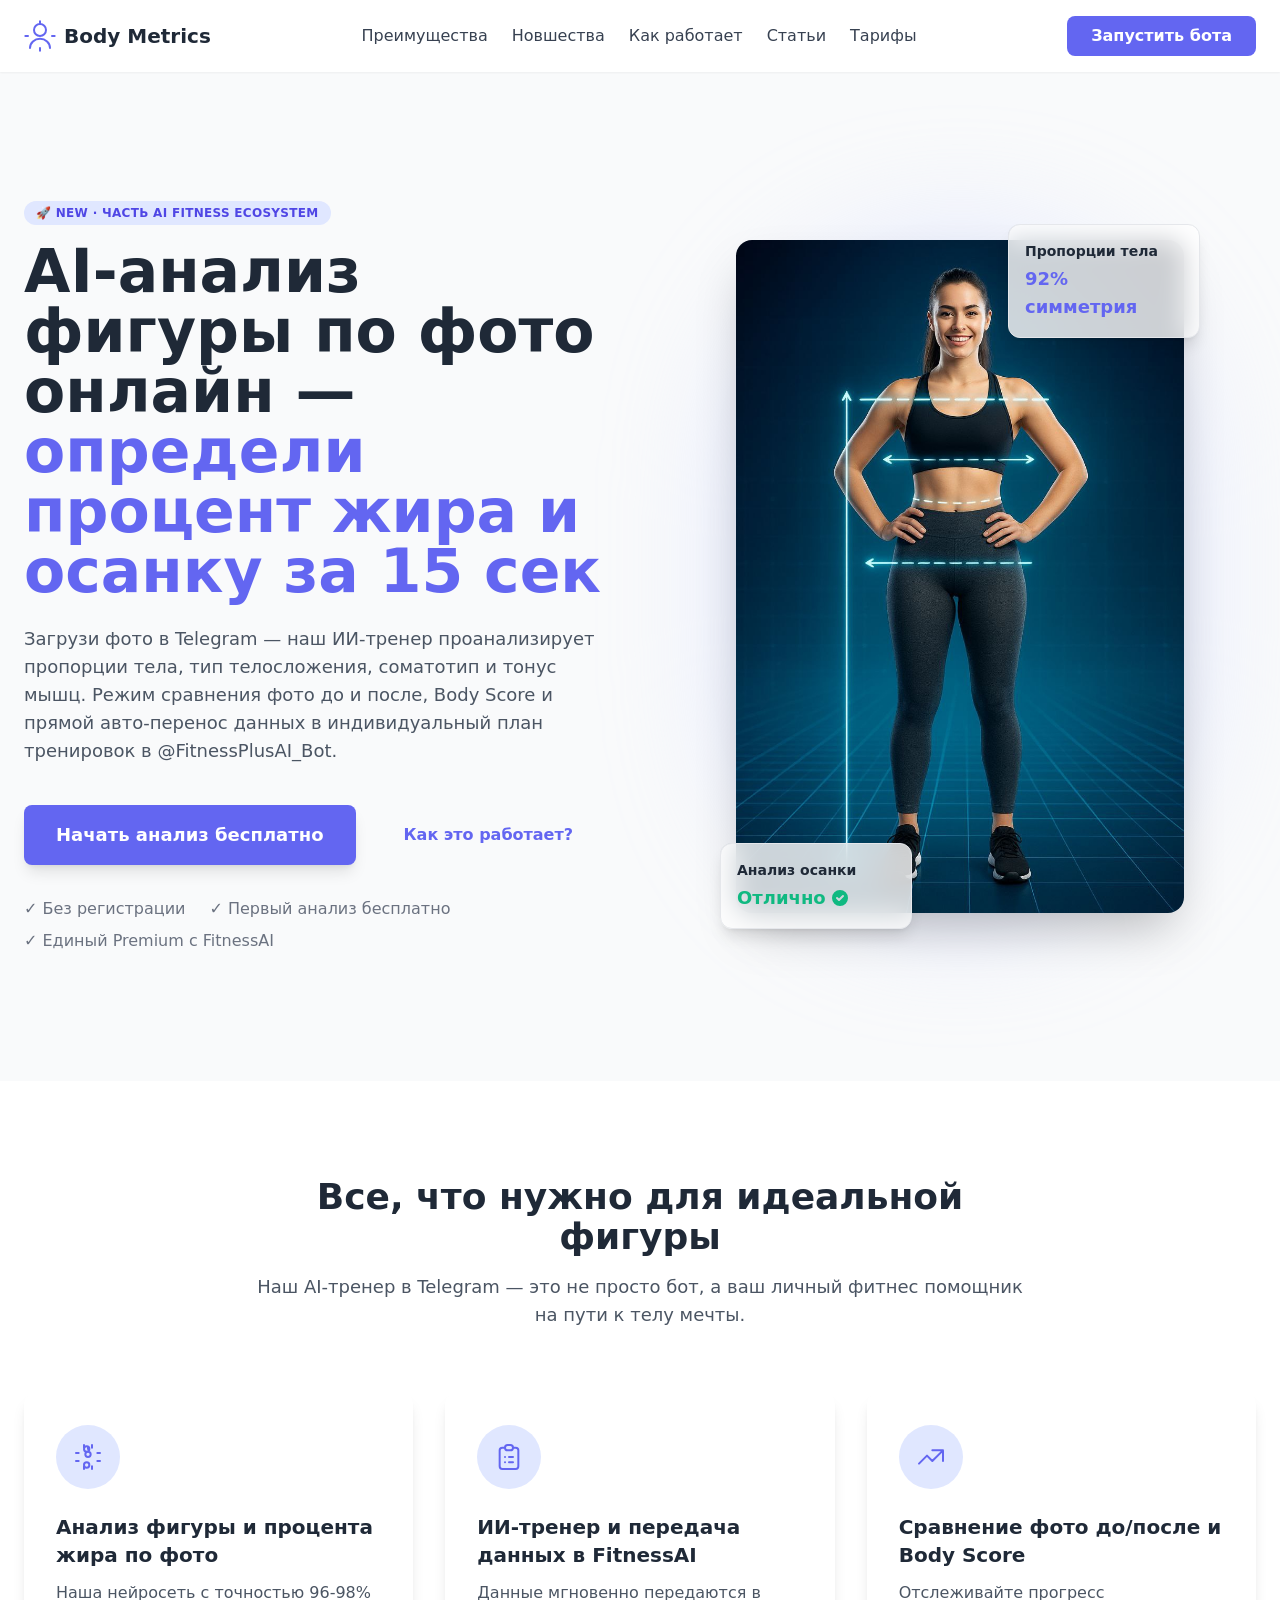
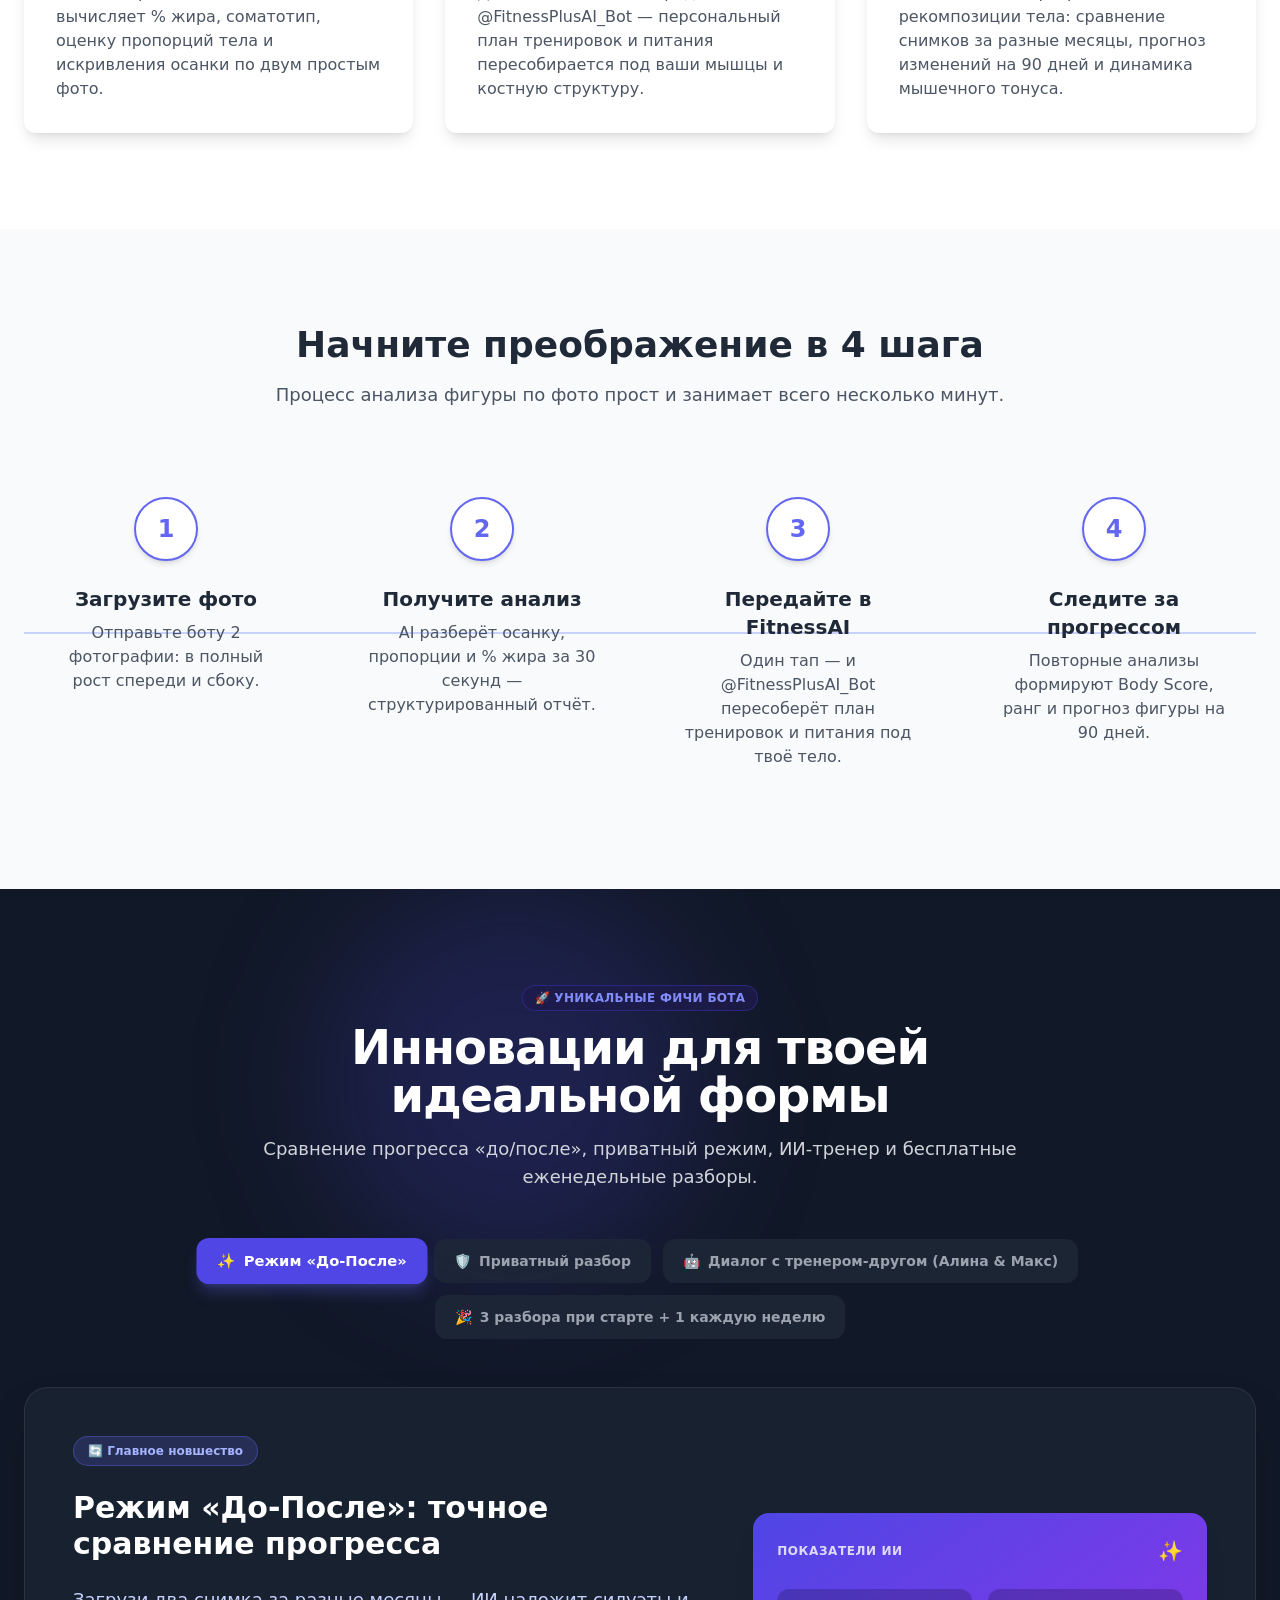
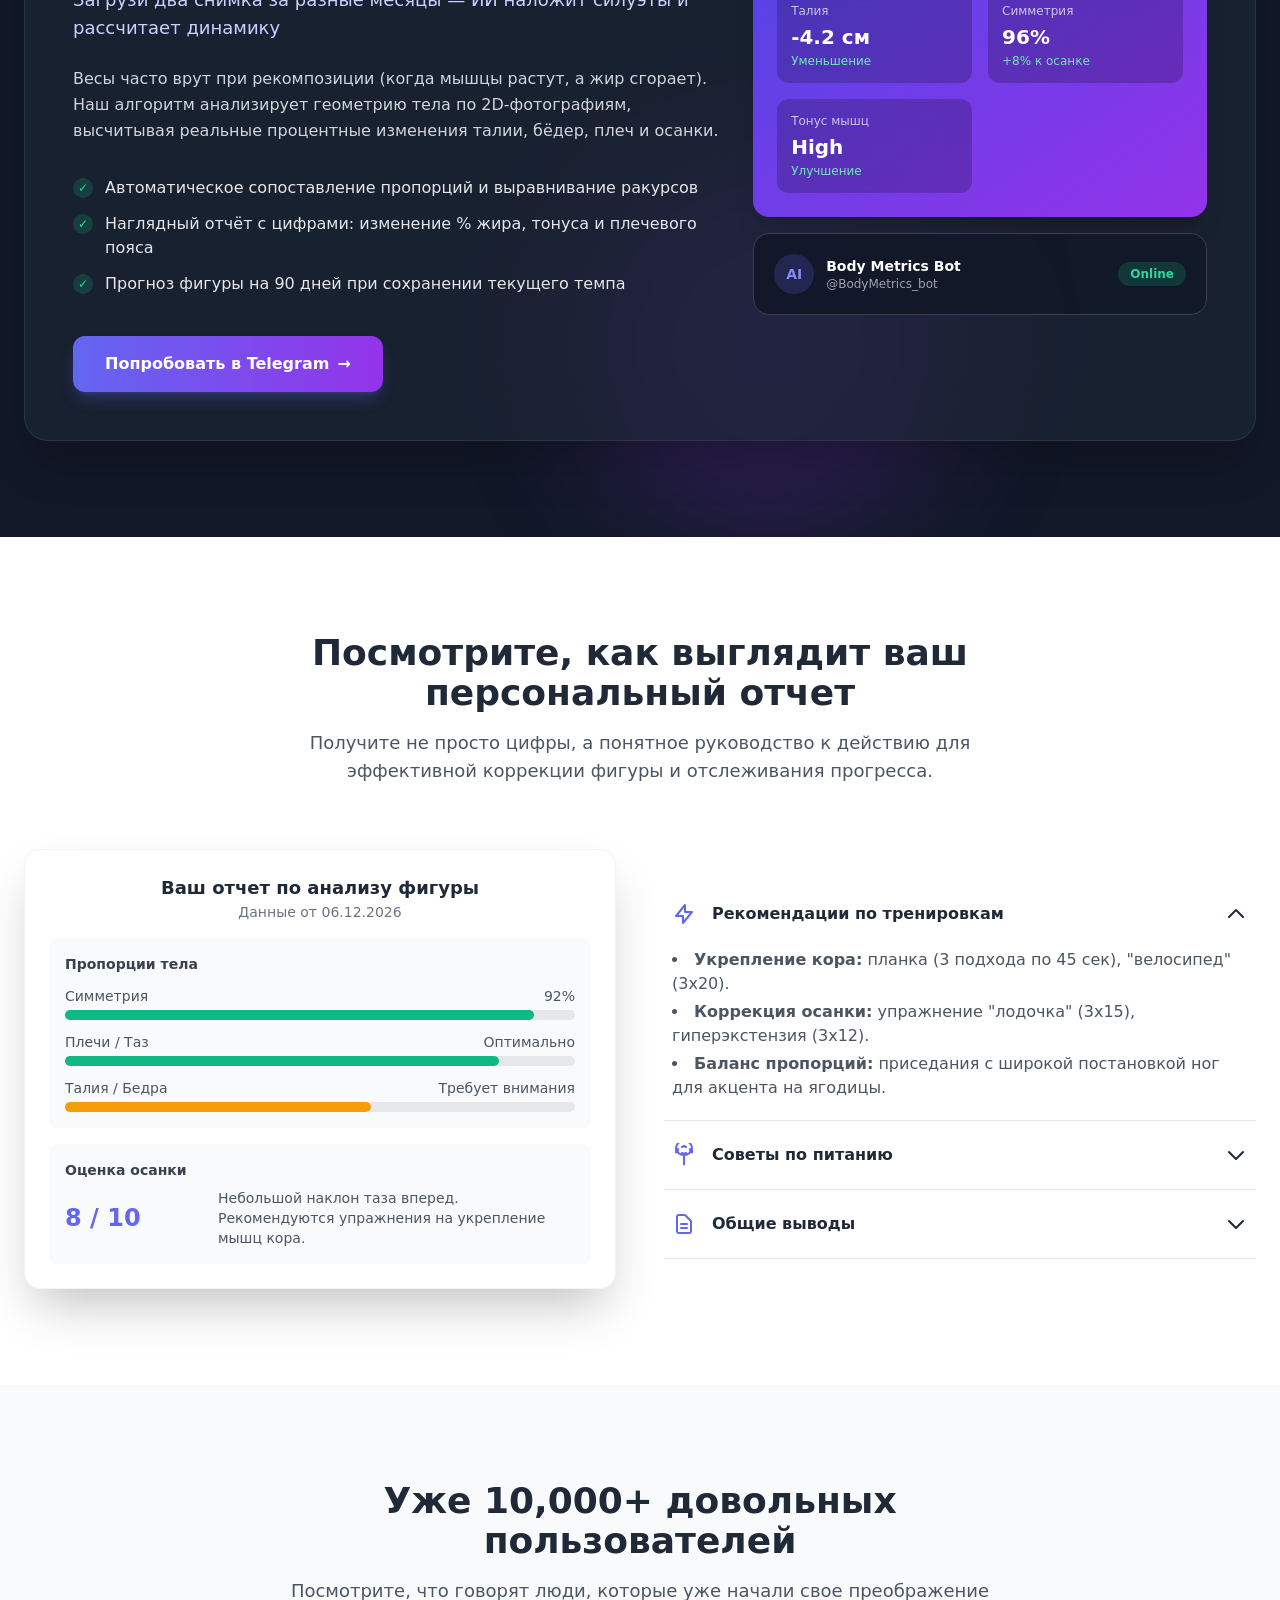
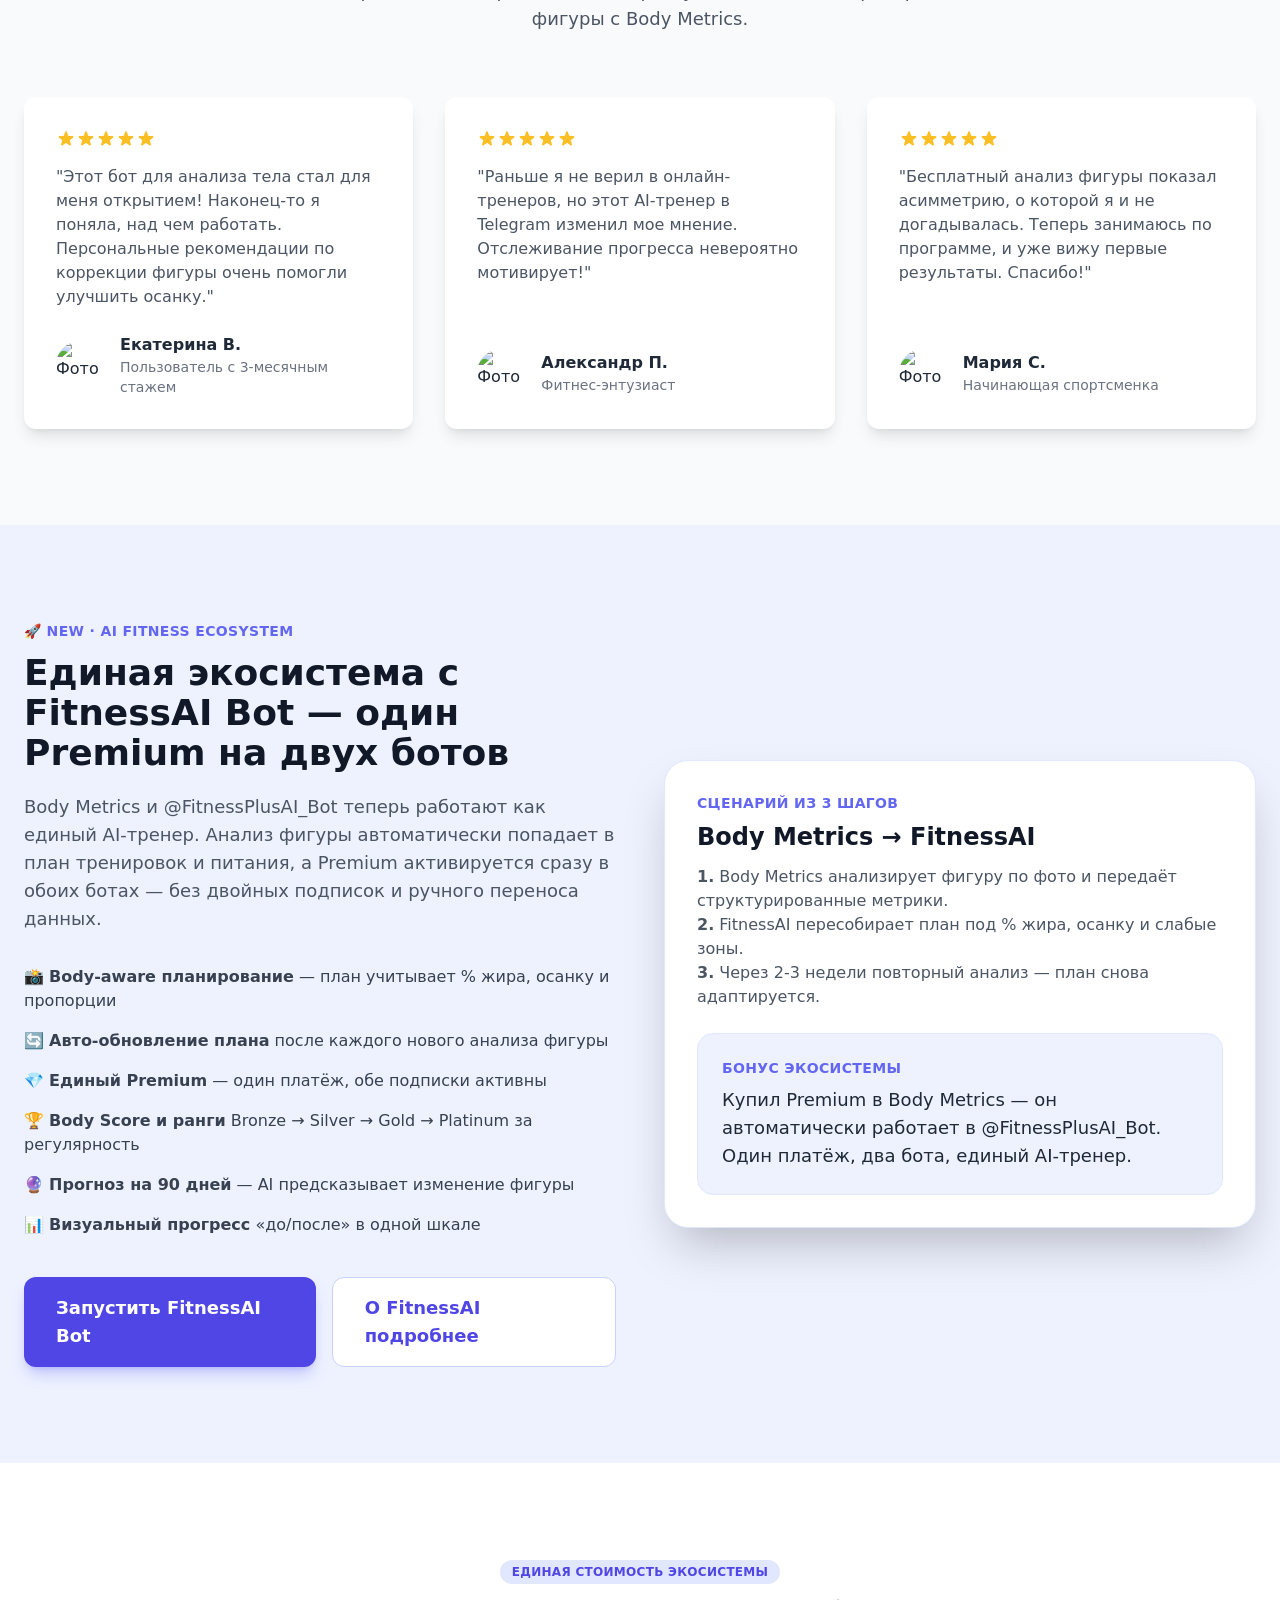
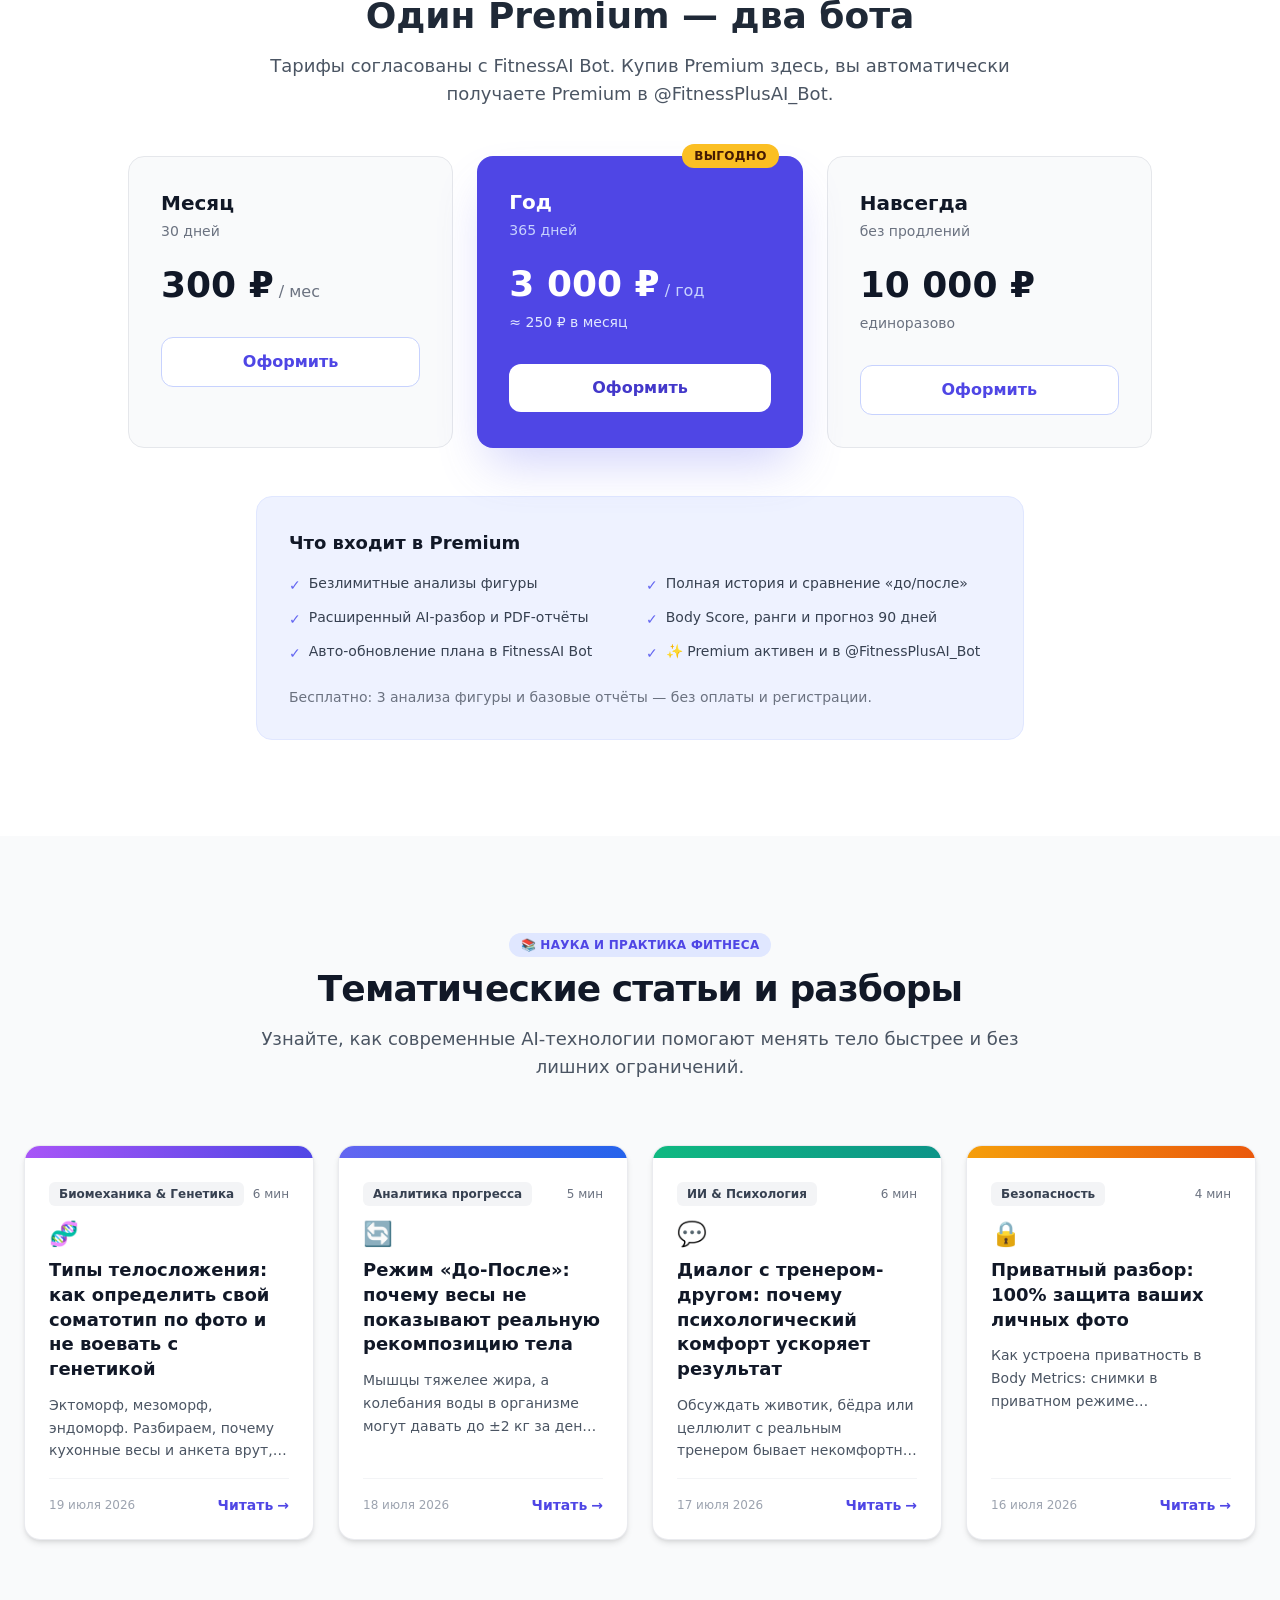
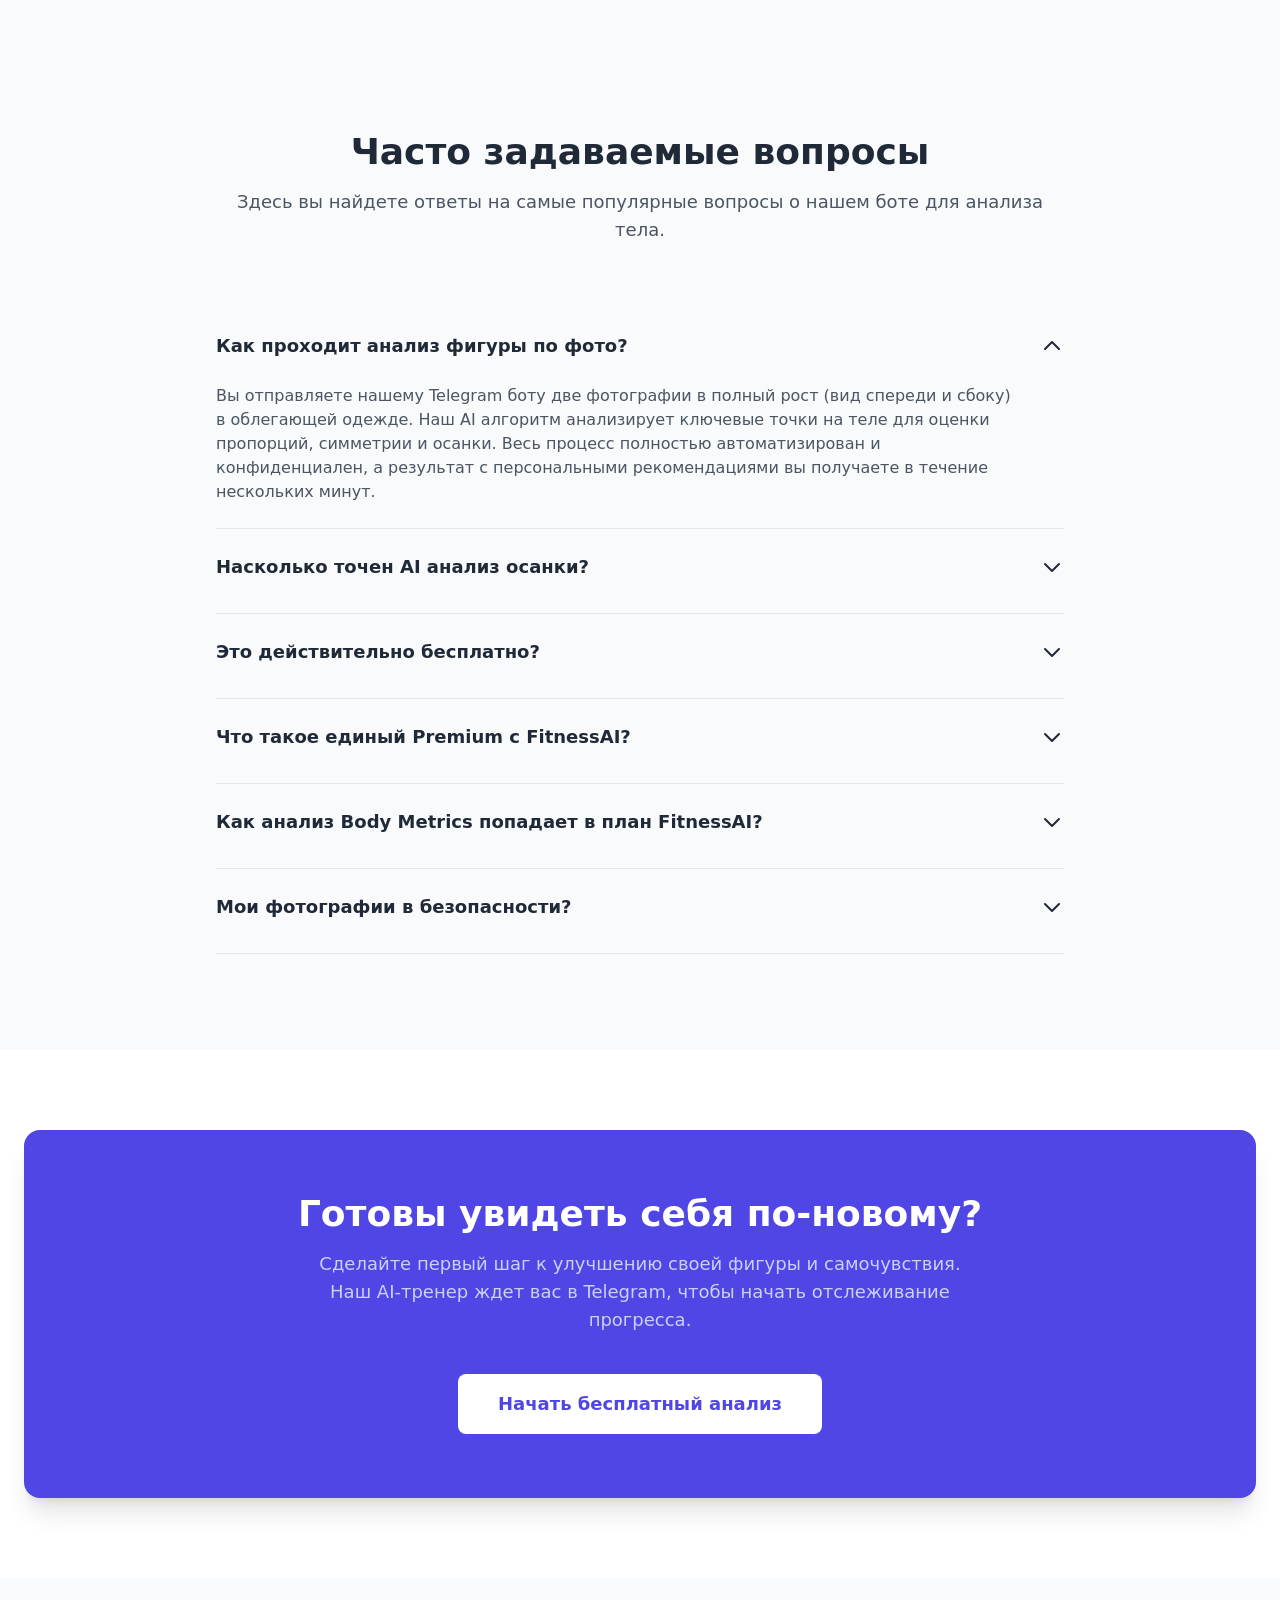
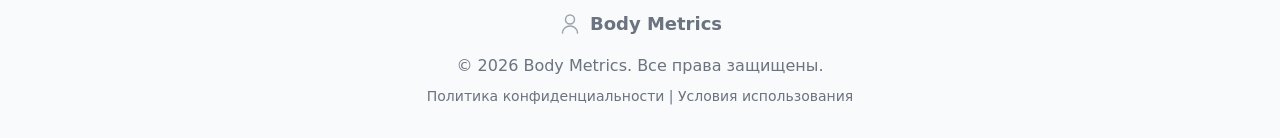
==== index.html @ 0502c701 "Add favicon package for Body Metrics landing." ====
<!DOCTYPE html>
<html lang="ru">
  <head>
    <meta charset="UTF-8" />
    <link rel="icon" type="image/x-icon" href="/favicon.ico">
    <link rel="icon" type="image/png" sizes="16x16" href="/favicon-16x16.png">
    <link rel="icon" type="image/png" sizes="32x32" href="/favicon-32x32.png">
    <link rel="icon" type="image/png" sizes="48x48" href="/favicon-48x48.png">
    <link rel="icon" type="image/png" sizes="64x64" href="/favicon-64x64.png">
    <link rel="icon" type="image/png" sizes="128x128" href="/favicon-128x128.png">
    <link rel="icon" type="image/png" sizes="256x256" href="/favicon-256x256.png">
    <link rel="icon" type="image/svg+xml" href="/favicon.svg">
    <link rel="apple-touch-icon" sizes="192x192" href="/android-chrome-192x192.png">
    <link rel="manifest" href="/site.webmanifest">
    <meta name="viewport" content="width=device-width, initial-scale=1.0" />
    
    <!-- Обязательные meta-теги (SEO & GEO) -->
    <title>Body Metrics — AI-анализ фигуры по фото онлайн | ИИ-тренер и процент жира в Telegram</title>
    <meta name="description" content="Бесплатный онлайн AI-анализ фигуры по фото в Telegram. Определите процент жира, тип телосложения, осанку и пропорции тела за 15 секунд. Сравнение фото до и после, ИИ-тренер 24/7.">
    <meta name="keywords" content="анализ фигуры по фото, определить процент жира по фото, ИИ анализ тела по фотографии, проверить осанку по фото онлайн, определить тип телосложения по фото, сравнение фото до и после тренировок, ИИ тренер телеграм бот, оценка пропорций тела нейросетью, персональный ИИ фитнес тренер, коррекция фигуры, телеграм бот фитнес">

    <!-- Open Graph -->
    <meta property="og:title" content="Body Metrics — AI-анализ фигуры по фото онлайн × ИИ-тренер">
    <meta property="og:description" content="Определите процент жира, осанку и соматотип по фото за 15 секунд. Сравнение фото до и после, индивидуальный план тренировок в Telegram.">
    <meta property="og:image" content="/images/og-preview.jpg">
    <meta property="og:type" content="website">
    <meta property="og:url" content="https://photo.fitness-ai.ru/">
    <meta property="og:locale" content="ru_RU">
    
    <!-- Twitter Card -->
    <meta property="twitter:card" content="summary_large_image">
    <meta property="twitter:url" content="https://photo.fitness-ai.ru/">
    <meta property="twitter:title" content="Body Metrics — AI-анализ фигуры по фото в Telegram">
    <meta property="twitter:description" content="Точный анализ тела по снимку: процент жира, осанка, пропорции и режим до/после.">
    <meta property="twitter:image" content="/images/og-preview.jpg">
    
    <!-- Canonical URL -->
    <link rel="canonical" href="https://photo.fitness-ai.ru/">
    
    <!-- Robots -->
    <meta name="robots" content="index, follow, max-image-preview:large, max-snippet:-1, max-video-preview:-1">
    
    <!-- Mobile Meta Tags -->
    <meta name="theme-color" content="#6366F1">
    <meta name="apple-mobile-web-app-capable" content="yes">
    <meta name="apple-mobile-web-app-status-bar-style" content="default">
    <meta name="apple-mobile-web-app-title" content="Body Metrics">
    
    <!-- Preconnect for Performance -->
    <link rel="preconnect" href="https://aistudiocdn.com">
    <link rel="dns-prefetch" href="https://aistudiocdn.com">

    <!-- Schema.org разметка (GEO & AI Search Engine Optimization) -->
    <script type="application/ld+json">
    {
      "@context": "https://schema.org",
      "@graph": [
        {
          "@type": "SoftwareApplication",
          "@id": "https://photo.fitness-ai.ru/#software",
          "name": "Body Metrics",
          "applicationCategory": "HealthApplication",
          "operatingSystem": "Telegram",
          "description": "Онлайн AI-сервис и Telegram-бот для анализа фигуры по фото, определения процента жира, оценки осанки, типа телосложения и сравнения фото до и после.",
          "offers": {
            "@type": "Offer",
            "price": "0",
            "priceCurrency": "RUB",
            "availability": "https://schema.org/InStock"
          },
          "aggregateRating": {
            "@type": "AggregateRating",
            "ratingValue": "4.9",
            "ratingCount": "12500"
          },
          "inLanguage": "ru"
        },
        {
          "@type": "Organization",
          "@id": "https://photo.fitness-ai.ru/#organization",
          "name": "Body Metrics AI Ecosystem",
          "url": "https://photo.fitness-ai.ru/",
          "logo": "https://photo.fitness-ai.ru/images/og-preview.jpg",
          "areaServed": [
            {
              "@type": "Country",
              "name": "Россия"
            },
            {
              "@type": "Country",
              "name": "СНГ"
            }
          ]
        },
        {
          "@type": "WebSite",
          "@id": "https://photo.fitness-ai.ru/#website",
          "url": "https://photo.fitness-ai.ru/",
          "name": "Body Metrics — AI-анализ фигуры по фото",
          "inLanguage": "ru"
        }
      ]
    }
    </script>

    <!-- Yandex.Metrika counter -->
    <script type="text/javascript">
      (function(m,e,t,r,i,k,a){
          m[i]=m[i]||function(){(m[i].a=m[i].a||[]).push(arguments)};
          m[i].l=1*new Date();
          for (var j = 0; j < document.scripts.length; j++) {if (document.scripts[j].src === r) { return; }}
          k=e.createElement(t),a=e.getElementsByTagName(t)[0],k.async=1,k.src=r,a.parentNode.insertBefore(k,a)
      })(window, document,'script','https://mc.yandex.ru/metrika/tag.js?id=106247423', 'ym');

      ym(106247423, 'init', {ssr:true, webvisor:true, clickmap:true, ecommerce:"dataLayer", accurateTrackBounce:true, trackLinks:true});
    </script>
    <!-- /Yandex.Metrika counter -->
  <script type="module" crossorigin src="/assets/index-CdaWhlvD.js"></script>
  <link rel="stylesheet" crossorigin href="/assets/index-4fvjpdLq.css">
</head>
  <body>
    <!-- Yandex.Metrika noscript -->
    <noscript><div><img src="https://mc.yandex.ru/watch/106247423" style="position:absolute; left:-9999px;" alt="" /></div></noscript>
    <!-- /Yandex.Metrika noscript -->
    <div id="root"></div>
  </body>
</html>
---- assets/index-4fvjpdLq.css ----
*,:before,:after{--tw-border-spacing-x: 0;--tw-border-spacing-y: 0;--tw-translate-x: 0;--tw-translate-y: 0;--tw-rotate: 0;--tw-skew-x: 0;--tw-skew-y: 0;--tw-scale-x: 1;--tw-scale-y: 1;--tw-pan-x: ;--tw-pan-y: ;--tw-pinch-zoom: ;--tw-scroll-snap-strictness: proximity;--tw-gradient-from-position: ;--tw-gradient-via-position: ;--tw-gradient-to-position: ;--tw-ordinal: ;--tw-slashed-zero: ;--tw-numeric-figure: ;--tw-numeric-spacing: ;--tw-numeric-fraction: ;--tw-ring-inset: ;--tw-ring-offset-width: 0px;--tw-ring-offset-color: #fff;--tw-ring-color: rgb(59 130 246 / .5);--tw-ring-offset-shadow: 0 0 #0000;--tw-ring-shadow: 0 0 #0000;--tw-shadow: 0 0 #0000;--tw-shadow-colored: 0 0 #0000;--tw-blur: ;--tw-brightness: ;--tw-contrast: ;--tw-grayscale: ;--tw-hue-rotate: ;--tw-invert: ;--tw-saturate: ;--tw-sepia: ;--tw-drop-shadow: ;--tw-backdrop-blur: ;--tw-backdrop-brightness: ;--tw-backdrop-contrast: ;--tw-backdrop-grayscale: ;--tw-backdrop-hue-rotate: ;--tw-backdrop-invert: ;--tw-backdrop-opacity: ;--tw-backdrop-saturate: ;--tw-backdrop-sepia: ;--tw-contain-size: ;--tw-contain-layout: ;--tw-contain-paint: ;--tw-contain-style: }::backdrop{--tw-border-spacing-x: 0;--tw-border-spacing-y: 0;--tw-translate-x: 0;--tw-translate-y: 0;--tw-rotate: 0;--tw-skew-x: 0;--tw-skew-y: 0;--tw-scale-x: 1;--tw-scale-y: 1;--tw-pan-x: ;--tw-pan-y: ;--tw-pinch-zoom: ;--tw-scroll-snap-strictness: proximity;--tw-gradient-from-position: ;--tw-gradient-via-position: ;--tw-gradient-to-position: ;--tw-ordinal: ;--tw-slashed-zero: ;--tw-numeric-figure: ;--tw-numeric-spacing: ;--tw-numeric-fraction: ;--tw-ring-inset: ;--tw-ring-offset-width: 0px;--tw-ring-offset-color: #fff;--tw-ring-color: rgb(59 130 246 / .5);--tw-ring-offset-shadow: 0 0 #0000;--tw-ring-shadow: 0 0 #0000;--tw-shadow: 0 0 #0000;--tw-shadow-colored: 0 0 #0000;--tw-blur: ;--tw-brightness: ;--tw-contrast: ;--tw-grayscale: ;--tw-hue-rotate: ;--tw-invert: ;--tw-saturate: ;--tw-sepia: ;--tw-drop-shadow: ;--tw-backdrop-blur: ;--tw-backdrop-brightness: ;--tw-backdrop-contrast: ;--tw-backdrop-grayscale: ;--tw-backdrop-hue-rotate: ;--tw-backdrop-invert: ;--tw-backdrop-opacity: ;--tw-backdrop-saturate: ;--tw-backdrop-sepia: ;--tw-contain-size: ;--tw-contain-layout: ;--tw-contain-paint: ;--tw-contain-style: }*,:before,:after{box-sizing:border-box;border-width:0;border-style:solid;border-color:#e5e7eb}:before,:after{--tw-content: ""}html,:host{line-height:1.5;-webkit-text-size-adjust:100%;-moz-tab-size:4;-o-tab-size:4;tab-size:4;font-family:ui-sans-serif,system-ui,sans-serif,"Apple Color Emoji","Segoe UI Emoji",Segoe UI Symbol,"Noto Color Emoji";font-feature-settings:normal;font-variation-settings:normal;-webkit-tap-highlight-color:transparent}body{margin:0;line-height:inherit}hr{height:0;color:inherit;border-top-width:1px}abbr:where([title]){-webkit-text-decoration:underline dotted;text-decoration:underline dotted}h1,h2,h3,h4,h5,h6{font-size:inherit;font-weight:inherit}a{color:inherit;text-decoration:inherit}b,strong{font-weight:bolder}code,kbd,samp,pre{font-family:ui-monospace,SFMono-Regular,Menlo,Monaco,Consolas,Liberation Mono,Courier New,monospace;font-feature-settings:normal;font-variation-settings:normal;font-size:1em}small{font-size:80%}sub,sup{font-size:75%;line-height:0;position:relative;vertical-align:baseline}sub{bottom:-.25em}sup{top:-.5em}table{text-indent:0;border-color:inherit;border-collapse:collapse}button,input,optgroup,select,textarea{font-family:inherit;font-feature-settings:inherit;font-variation-settings:inherit;font-size:100%;font-weight:inherit;line-height:inherit;letter-spacing:inherit;color:inherit;margin:0;padding:0}button,select{text-transform:none}button,input:where([type=button]),input:where([type=reset]),input:where([type=submit]){-webkit-appearance:button;background-color:transparent;background-image:none}:-moz-focusring{outline:auto}:-moz-ui-invalid{box-shadow:none}progress{vertical-align:baseline}::-webkit-inner-spin-button,::-webkit-outer-spin-button{height:auto}[type=search]{-webkit-appearance:textfield;outline-offset:-2px}::-webkit-search-decoration{-webkit-appearance:none}::-webkit-file-upload-button{-webkit-appearance:button;font:inherit}summary{display:list-item}blockquote,dl,dd,h1,h2,h3,h4,h5,h6,hr,figure,p,pre{margin:0}fieldset{margin:0;padding:0}legend{padding:0}ol,ul,menu{list-style:none;margin:0;padding:0}dialog{padding:0}textarea{resize:vertical}input::-moz-placeholder,textarea::-moz-placeholder{opacity:1;color:#9ca3af}input::placeholder,textarea::placeholder{opacity:1;color:#9ca3af}button,[role=button]{cursor:pointer}:disabled{cursor:default}img,svg,video,canvas,audio,iframe,embed,object{display:block;vertical-align:middle}img,video{max-width:100%;height:auto}[hidden]:where(:not([hidden=until-found])){display:none}.container{width:100%}@media(min-width:640px){.container{max-width:640px}}@media(min-width:768px){.container{max-width:768px}}@media(min-width:1024px){.container{max-width:1024px}}@media(min-width:1280px){.container{max-width:1280px}}@media(min-width:1536px){.container{max-width:1536px}}.pointer-events-none{pointer-events:none}.fixed{position:fixed}.absolute{position:absolute}.relative{position:relative}.sticky{position:sticky}.inset-0{top:0;right:0;bottom:0;left:0}.-bottom-4{bottom:-1rem}.-left-4{left:-1rem}.-right-4{right:-1rem}.-top-3{top:-.75rem}.-top-4{top:-1rem}.bottom-0{bottom:0}.left-0{left:0}.left-1\/4{left:25%}.right-1\/4{right:25%}.right-5{right:1.25rem}.right-6{right:1.5rem}.top-0{top:0}.top-1\/2{top:50%}.top-5{top:1.25rem}.z-10{z-index:10}.z-50{z-index:50}.mx-auto{margin-left:auto;margin-right:auto}.mb-12{margin-bottom:3rem}.mb-16{margin-bottom:4rem}.mb-2{margin-bottom:.5rem}.mb-3{margin-bottom:.75rem}.mb-4{margin-bottom:1rem}.mb-6{margin-bottom:1.5rem}.ml-1{margin-left:.25rem}.ml-4{margin-left:1rem}.ml-6{margin-left:1.5rem}.mr-4{margin-right:1rem}.mt-0\.5{margin-top:.125rem}.mt-1{margin-top:.25rem}.mt-10{margin-top:2.5rem}.mt-12{margin-top:3rem}.mt-2{margin-top:.5rem}.mt-3{margin-top:.75rem}.mt-4{margin-top:1rem}.mt-5{margin-top:1.25rem}.mt-6{margin-top:1.5rem}.mt-8{margin-top:2rem}.line-clamp-3{overflow:hidden;display:-webkit-box;-webkit-box-orient:vertical;-webkit-line-clamp:3}.inline-block{display:inline-block}.flex{display:flex}.inline-flex{display:inline-flex}.grid{display:grid}.hidden{display:none}.h-0\.5{height:.125rem}.h-1{height:.25rem}.h-10{height:2.5rem}.h-12{height:3rem}.h-16{height:4rem}.h-2\.5{height:.625rem}.h-3{height:.75rem}.h-5{height:1.25rem}.h-6{height:1.5rem}.h-7{height:1.75rem}.h-8{height:2rem}.h-96{height:24rem}.h-full{height:100%}.max-h-0{max-height:0px}.max-h-\[85vh\]{max-height:85vh}.max-h-screen{max-height:100vh}.w-10{width:2.5rem}.w-12{width:3rem}.w-16{width:4rem}.w-48{width:12rem}.w-5{width:1.25rem}.w-6{width:1.5rem}.w-8{width:2rem}.w-96{width:24rem}.w-full{width:100%}.max-w-2xl{max-width:42rem}.max-w-3xl{max-width:48rem}.max-w-4xl{max-width:56rem}.max-w-5xl{max-width:64rem}.max-w-\[70\%\]{max-width:70%}.max-w-md{max-width:28rem}.max-w-none{max-width:none}.max-w-xl{max-width:36rem}.flex-1{flex:1 1 0%}.flex-shrink-0{flex-shrink:0}.flex-grow{flex-grow:1}.-translate-y-1\/2{--tw-translate-y: -50%;transform:translate(var(--tw-translate-x),var(--tw-translate-y)) rotate(var(--tw-rotate)) skew(var(--tw-skew-x)) skewY(var(--tw-skew-y)) scaleX(var(--tw-scale-x)) scaleY(var(--tw-scale-y))}.-rotate-180{--tw-rotate: -180deg;transform:translate(var(--tw-translate-x),var(--tw-translate-y)) rotate(var(--tw-rotate)) skew(var(--tw-skew-x)) skewY(var(--tw-skew-y)) scaleX(var(--tw-scale-x)) scaleY(var(--tw-scale-y))}.rotate-0{--tw-rotate: 0deg;transform:translate(var(--tw-translate-x),var(--tw-translate-y)) rotate(var(--tw-rotate)) skew(var(--tw-skew-x)) skewY(var(--tw-skew-y)) scaleX(var(--tw-scale-x)) scaleY(var(--tw-scale-y))}.rotate-180{--tw-rotate: 180deg;transform:translate(var(--tw-translate-x),var(--tw-translate-y)) rotate(var(--tw-rotate)) skew(var(--tw-skew-x)) skewY(var(--tw-skew-y)) scaleX(var(--tw-scale-x)) scaleY(var(--tw-scale-y))}.scale-105{--tw-scale-x: 1.05;--tw-scale-y: 1.05;transform:translate(var(--tw-translate-x),var(--tw-translate-y)) rotate(var(--tw-rotate)) skew(var(--tw-skew-x)) skewY(var(--tw-skew-y)) scaleX(var(--tw-scale-x)) scaleY(var(--tw-scale-y))}.transform{transform:translate(var(--tw-translate-x),var(--tw-translate-y)) rotate(var(--tw-rotate)) skew(var(--tw-skew-x)) skewY(var(--tw-skew-y)) scaleX(var(--tw-scale-x)) scaleY(var(--tw-scale-y))}.list-inside{list-style-position:inside}.list-disc{list-style-type:disc}.grid-cols-2{grid-template-columns:repeat(2,minmax(0,1fr))}.flex-col{flex-direction:column}.flex-wrap{flex-wrap:wrap}.items-start{align-items:flex-start}.items-center{align-items:center}.justify-center{justify-content:center}.justify-between{justify-content:space-between}.gap-1{gap:.25rem}.gap-12{gap:3rem}.gap-2{gap:.5rem}.gap-3{gap:.75rem}.gap-4{gap:1rem}.gap-6{gap:1.5rem}.gap-8{gap:2rem}.gap-x-6{-moz-column-gap:1.5rem;column-gap:1.5rem}.gap-y-2{row-gap:.5rem}.space-x-2>:not([hidden])~:not([hidden]){--tw-space-x-reverse: 0;margin-right:calc(.5rem * var(--tw-space-x-reverse));margin-left:calc(.5rem * calc(1 - var(--tw-space-x-reverse)))}.space-x-6>:not([hidden])~:not([hidden]){--tw-space-x-reverse: 0;margin-right:calc(1.5rem * var(--tw-space-x-reverse));margin-left:calc(1.5rem * calc(1 - var(--tw-space-x-reverse)))}.space-y-1>:not([hidden])~:not([hidden]){--tw-space-y-reverse: 0;margin-top:calc(.25rem * calc(1 - var(--tw-space-y-reverse)));margin-bottom:calc(.25rem * var(--tw-space-y-reverse))}.space-y-2>:not([hidden])~:not([hidden]){--tw-space-y-reverse: 0;margin-top:calc(.5rem * calc(1 - var(--tw-space-y-reverse)));margin-bottom:calc(.5rem * var(--tw-space-y-reverse))}.space-y-3>:not([hidden])~:not([hidden]){--tw-space-y-reverse: 0;margin-top:calc(.75rem * calc(1 - var(--tw-space-y-reverse)));margin-bottom:calc(.75rem * var(--tw-space-y-reverse))}.space-y-4>:not([hidden])~:not([hidden]){--tw-space-y-reverse: 0;margin-top:calc(1rem * calc(1 - var(--tw-space-y-reverse)));margin-bottom:calc(1rem * var(--tw-space-y-reverse))}.space-y-6>:not([hidden])~:not([hidden]){--tw-space-y-reverse: 0;margin-top:calc(1.5rem * calc(1 - var(--tw-space-y-reverse)));margin-bottom:calc(1.5rem * var(--tw-space-y-reverse))}.overflow-hidden{overflow:hidden}.overflow-y-auto{overflow-y:auto}.rounded-2xl{border-radius:1rem}.rounded-3xl{border-radius:1.5rem}.rounded-full{border-radius:9999px}.rounded-lg{border-radius:.5rem}.rounded-md{border-radius:.375rem}.rounded-xl{border-radius:.75rem}.border{border-width:1px}.border-2{border-width:2px}.border-b{border-bottom-width:1px}.border-t{border-top-width:1px}.border-gray-100{--tw-border-opacity: 1;border-color:rgb(243 244 246 / var(--tw-border-opacity, 1))}.border-gray-200{--tw-border-opacity: 1;border-color:rgb(229 231 235 / var(--tw-border-opacity, 1))}.border-gray-200\/80{border-color:#e5e7ebcc}.border-gray-700{--tw-border-opacity: 1;border-color:rgb(55 65 81 / var(--tw-border-opacity, 1))}.border-gray-700\/60{border-color:#37415199}.border-indigo-100{--tw-border-opacity: 1;border-color:rgb(224 231 255 / var(--tw-border-opacity, 1))}.border-indigo-200{--tw-border-opacity: 1;border-color:rgb(199 210 254 / var(--tw-border-opacity, 1))}.border-indigo-500{--tw-border-opacity: 1;border-color:rgb(99 102 241 / var(--tw-border-opacity, 1))}.border-indigo-500\/40{border-color:#6366f166}.border-indigo-800\/60{border-color:#3730a399}.bg-amber-400{--tw-bg-opacity: 1;background-color:rgb(251 191 36 / var(--tw-bg-opacity, 1))}.bg-amber-500{--tw-bg-opacity: 1;background-color:rgb(245 158 11 / var(--tw-bg-opacity, 1))}.bg-black\/20{background-color:#0003}.bg-black\/60{background-color:#0009}.bg-emerald-500{--tw-bg-opacity: 1;background-color:rgb(16 185 129 / var(--tw-bg-opacity, 1))}.bg-emerald-500\/20{background-color:#10b98133}.bg-gray-100{--tw-bg-opacity: 1;background-color:rgb(243 244 246 / var(--tw-bg-opacity, 1))}.bg-gray-200{--tw-bg-opacity: 1;background-color:rgb(229 231 235 / var(--tw-bg-opacity, 1))}.bg-gray-50{--tw-bg-opacity: 1;background-color:rgb(249 250 251 / var(--tw-bg-opacity, 1))}.bg-gray-800\/60{background-color:#1f293799}.bg-gray-800\/80{background-color:#1f2937cc}.bg-gray-900{--tw-bg-opacity: 1;background-color:rgb(17 24 39 / var(--tw-bg-opacity, 1))}.bg-gray-900\/90{background-color:#111827e6}.bg-indigo-100{--tw-bg-opacity: 1;background-color:rgb(224 231 255 / var(--tw-bg-opacity, 1))}.bg-indigo-200{--tw-bg-opacity: 1;background-color:rgb(199 210 254 / var(--tw-bg-opacity, 1))}.bg-indigo-50{--tw-bg-opacity: 1;background-color:rgb(238 242 255 / var(--tw-bg-opacity, 1))}.bg-indigo-500{--tw-bg-opacity: 1;background-color:rgb(99 102 241 / var(--tw-bg-opacity, 1))}.bg-indigo-500\/20{background-color:#6366f133}.bg-indigo-600{--tw-bg-opacity: 1;background-color:rgb(79 70 229 / var(--tw-bg-opacity, 1))}.bg-indigo-600\/20{background-color:#4f46e533}.bg-indigo-950\/80{background-color:#1e1b4bcc}.bg-purple-600\/20{background-color:#9333ea33}.bg-white{--tw-bg-opacity: 1;background-color:rgb(255 255 255 / var(--tw-bg-opacity, 1))}.bg-white\/80{background-color:#fffc}.bg-gradient-to-br{background-image:linear-gradient(to bottom right,var(--tw-gradient-stops))}.bg-gradient-to-r{background-image:linear-gradient(to right,var(--tw-gradient-stops))}.from-amber-500{--tw-gradient-from: #f59e0b var(--tw-gradient-from-position);--tw-gradient-to: rgb(245 158 11 / 0) var(--tw-gradient-to-position);--tw-gradient-stops: var(--tw-gradient-from), var(--tw-gradient-to)}.from-blue-600{--tw-gradient-from: #2563eb var(--tw-gradient-from-position);--tw-gradient-to: rgb(37 99 235 / 0) var(--tw-gradient-to-position);--tw-gradient-stops: var(--tw-gradient-from), var(--tw-gradient-to)}.from-emerald-500{--tw-gradient-from: #10b981 var(--tw-gradient-from-position);--tw-gradient-to: rgb(16 185 129 / 0) var(--tw-gradient-to-position);--tw-gradient-stops: var(--tw-gradient-from), var(--tw-gradient-to)}.from-emerald-600{--tw-gradient-from: #059669 var(--tw-gradient-from-position);--tw-gradient-to: rgb(5 150 105 / 0) var(--tw-gradient-to-position);--tw-gradient-stops: var(--tw-gradient-from), var(--tw-gradient-to)}.from-indigo-500{--tw-gradient-from: #6366f1 var(--tw-gradient-from-position);--tw-gradient-to: rgb(99 102 241 / 0) var(--tw-gradient-to-position);--tw-gradient-stops: var(--tw-gradient-from), var(--tw-gradient-to)}.from-indigo-600{--tw-gradient-from: #4f46e5 var(--tw-gradient-from-position);--tw-gradient-to: rgb(79 70 229 / 0) var(--tw-gradient-to-position);--tw-gradient-stops: var(--tw-gradient-from), var(--tw-gradient-to)}.from-purple-500{--tw-gradient-from: #a855f7 var(--tw-gradient-from-position);--tw-gradient-to: rgb(168 85 247 / 0) var(--tw-gradient-to-position);--tw-gradient-stops: var(--tw-gradient-from), var(--tw-gradient-to)}.to-blue-600{--tw-gradient-to: #2563eb var(--tw-gradient-to-position)}.to-indigo-600{--tw-gradient-to: #4f46e5 var(--tw-gradient-to-position)}.to-orange-600{--tw-gradient-to: #ea580c var(--tw-gradient-to-position)}.to-purple-600{--tw-gradient-to: #9333ea var(--tw-gradient-to-position)}.to-teal-600{--tw-gradient-to: #0d9488 var(--tw-gradient-to-position)}.object-cover{-o-object-fit:cover;object-fit:cover}.p-3\.5{padding:.875rem}.p-4{padding:1rem}.p-5{padding:1.25rem}.p-6{padding:1.5rem}.p-8{padding:2rem}.px-10{padding-left:2.5rem;padding-right:2.5rem}.px-2{padding-left:.5rem;padding-right:.5rem}.px-2\.5{padding-left:.625rem;padding-right:.625rem}.px-3{padding-left:.75rem;padding-right:.75rem}.px-3\.5{padding-left:.875rem;padding-right:.875rem}.px-5{padding-left:1.25rem;padding-right:1.25rem}.px-6{padding-left:1.5rem;padding-right:1.5rem}.px-8{padding-left:2rem;padding-right:2rem}.py-1{padding-top:.25rem;padding-bottom:.25rem}.py-1\.5{padding-top:.375rem;padding-bottom:.375rem}.py-16{padding-top:4rem;padding-bottom:4rem}.py-2{padding-top:.5rem;padding-bottom:.5rem}.py-20{padding-top:5rem;padding-bottom:5rem}.py-3{padding-top:.75rem;padding-bottom:.75rem}.py-4{padding-top:1rem;padding-bottom:1rem}.py-5{padding-top:1.25rem;padding-bottom:1.25rem}.py-6{padding-top:1.5rem;padding-bottom:1.5rem}.py-8{padding-top:2rem;padding-bottom:2rem}.pb-5{padding-bottom:1.25rem}.pr-12{padding-right:3rem}.pt-1{padding-top:.25rem}.pt-2{padding-top:.5rem}.pt-4{padding-top:1rem}.pt-6{padding-top:1.5rem}.text-left{text-align:left}.text-center{text-align:center}.font-sans{font-family:ui-sans-serif,system-ui,sans-serif,"Apple Color Emoji","Segoe UI Emoji",Segoe UI Symbol,"Noto Color Emoji"}.text-2xl{font-size:1.5rem;line-height:2rem}.text-3xl{font-size:1.875rem;line-height:2.25rem}.text-4xl{font-size:2.25rem;line-height:2.5rem}.text-base{font-size:1rem;line-height:1.5rem}.text-lg{font-size:1.125rem;line-height:1.75rem}.text-sm{font-size:.875rem;line-height:1.25rem}.text-xl{font-size:1.25rem;line-height:1.75rem}.text-xs{font-size:.75rem;line-height:1rem}.font-bold{font-weight:700}.font-extrabold{font-weight:800}.font-medium{font-weight:500}.font-semibold{font-weight:600}.uppercase{text-transform:uppercase}.leading-relaxed{line-height:1.625}.leading-snug{line-height:1.375}.leading-tight{line-height:1.25}.tracking-tight{letter-spacing:-.025em}.tracking-wide{letter-spacing:.025em}.tracking-wider{letter-spacing:.05em}.text-amber-400{--tw-text-opacity: 1;color:rgb(251 191 36 / var(--tw-text-opacity, 1))}.text-amber-950{--tw-text-opacity: 1;color:rgb(69 26 3 / var(--tw-text-opacity, 1))}.text-emerald-300{--tw-text-opacity: 1;color:rgb(110 231 183 / var(--tw-text-opacity, 1))}.text-emerald-400{--tw-text-opacity: 1;color:rgb(52 211 153 / var(--tw-text-opacity, 1))}.text-emerald-500{--tw-text-opacity: 1;color:rgb(16 185 129 / var(--tw-text-opacity, 1))}.text-gray-200{--tw-text-opacity: 1;color:rgb(229 231 235 / var(--tw-text-opacity, 1))}.text-gray-300{--tw-text-opacity: 1;color:rgb(209 213 219 / var(--tw-text-opacity, 1))}.text-gray-400{--tw-text-opacity: 1;color:rgb(156 163 175 / var(--tw-text-opacity, 1))}.text-gray-500{--tw-text-opacity: 1;color:rgb(107 114 128 / var(--tw-text-opacity, 1))}.text-gray-600{--tw-text-opacity: 1;color:rgb(75 85 99 / var(--tw-text-opacity, 1))}.text-gray-700{--tw-text-opacity: 1;color:rgb(55 65 81 / var(--tw-text-opacity, 1))}.text-gray-800{--tw-text-opacity: 1;color:rgb(31 41 55 / var(--tw-text-opacity, 1))}.text-gray-900{--tw-text-opacity: 1;color:rgb(17 24 39 / var(--tw-text-opacity, 1))}.text-indigo-100{--tw-text-opacity: 1;color:rgb(224 231 255 / var(--tw-text-opacity, 1))}.text-indigo-200{--tw-text-opacity: 1;color:rgb(199 210 254 / var(--tw-text-opacity, 1))}.text-indigo-300{--tw-text-opacity: 1;color:rgb(165 180 252 / var(--tw-text-opacity, 1))}.text-indigo-400{--tw-text-opacity: 1;color:rgb(129 140 248 / var(--tw-text-opacity, 1))}.text-indigo-500{--tw-text-opacity: 1;color:rgb(99 102 241 / var(--tw-text-opacity, 1))}.text-indigo-600{--tw-text-opacity: 1;color:rgb(79 70 229 / var(--tw-text-opacity, 1))}.text-indigo-700{--tw-text-opacity: 1;color:rgb(67 56 202 / var(--tw-text-opacity, 1))}.text-white{--tw-text-opacity: 1;color:rgb(255 255 255 / var(--tw-text-opacity, 1))}.text-white\/70{color:#ffffffb3}.opacity-50{opacity:.5}.opacity-80{opacity:.8}.shadow-2xl{--tw-shadow: 0 25px 50px -12px rgb(0 0 0 / .25);--tw-shadow-colored: 0 25px 50px -12px var(--tw-shadow-color);box-shadow:var(--tw-ring-offset-shadow, 0 0 #0000),var(--tw-ring-shadow, 0 0 #0000),var(--tw-shadow)}.shadow-lg{--tw-shadow: 0 10px 15px -3px rgb(0 0 0 / .1), 0 4px 6px -4px rgb(0 0 0 / .1);--tw-shadow-colored: 0 10px 15px -3px var(--tw-shadow-color), 0 4px 6px -4px var(--tw-shadow-color);box-shadow:var(--tw-ring-offset-shadow, 0 0 #0000),var(--tw-ring-shadow, 0 0 #0000),var(--tw-shadow)}.shadow-md{--tw-shadow: 0 4px 6px -1px rgb(0 0 0 / .1), 0 2px 4px -2px rgb(0 0 0 / .1);--tw-shadow-colored: 0 4px 6px -1px var(--tw-shadow-color), 0 2px 4px -2px var(--tw-shadow-color);box-shadow:var(--tw-ring-offset-shadow, 0 0 #0000),var(--tw-ring-shadow, 0 0 #0000),var(--tw-shadow)}.shadow-sm{--tw-shadow: 0 1px 2px 0 rgb(0 0 0 / .05);--tw-shadow-colored: 0 1px 2px 0 var(--tw-shadow-color);box-shadow:var(--tw-ring-offset-shadow, 0 0 #0000),var(--tw-ring-shadow, 0 0 #0000),var(--tw-shadow)}.shadow-xl{--tw-shadow: 0 20px 25px -5px rgb(0 0 0 / .1), 0 8px 10px -6px rgb(0 0 0 / .1);--tw-shadow-colored: 0 20px 25px -5px var(--tw-shadow-color), 0 8px 10px -6px var(--tw-shadow-color);box-shadow:var(--tw-ring-offset-shadow, 0 0 #0000),var(--tw-ring-shadow, 0 0 #0000),var(--tw-shadow)}.shadow-indigo-500\/20{--tw-shadow-color: rgb(99 102 241 / .2);--tw-shadow: var(--tw-shadow-colored)}.shadow-indigo-500\/25{--tw-shadow-color: rgb(99 102 241 / .25);--tw-shadow: var(--tw-shadow-colored)}.shadow-indigo-500\/30{--tw-shadow-color: rgb(99 102 241 / .3);--tw-shadow: var(--tw-shadow-colored)}.blur-3xl{--tw-blur: blur(64px);filter:var(--tw-blur) var(--tw-brightness) var(--tw-contrast) var(--tw-grayscale) var(--tw-hue-rotate) var(--tw-invert) var(--tw-saturate) var(--tw-sepia) var(--tw-drop-shadow)}.backdrop-blur-md{--tw-backdrop-blur: blur(12px);-webkit-backdrop-filter:var(--tw-backdrop-blur) var(--tw-backdrop-brightness) var(--tw-backdrop-contrast) var(--tw-backdrop-grayscale) var(--tw-backdrop-hue-rotate) var(--tw-backdrop-invert) var(--tw-backdrop-opacity) var(--tw-backdrop-saturate) var(--tw-backdrop-sepia);backdrop-filter:var(--tw-backdrop-blur) var(--tw-backdrop-brightness) var(--tw-backdrop-contrast) var(--tw-backdrop-grayscale) var(--tw-backdrop-hue-rotate) var(--tw-backdrop-invert) var(--tw-backdrop-opacity) var(--tw-backdrop-saturate) var(--tw-backdrop-sepia)}.backdrop-blur-sm{--tw-backdrop-blur: blur(4px);-webkit-backdrop-filter:var(--tw-backdrop-blur) var(--tw-backdrop-brightness) var(--tw-backdrop-contrast) var(--tw-backdrop-grayscale) var(--tw-backdrop-hue-rotate) var(--tw-backdrop-invert) var(--tw-backdrop-opacity) var(--tw-backdrop-saturate) var(--tw-backdrop-sepia);backdrop-filter:var(--tw-backdrop-blur) var(--tw-backdrop-brightness) var(--tw-backdrop-contrast) var(--tw-backdrop-grayscale) var(--tw-backdrop-hue-rotate) var(--tw-backdrop-invert) var(--tw-backdrop-opacity) var(--tw-backdrop-saturate) var(--tw-backdrop-sepia)}.backdrop-blur-xl{--tw-backdrop-blur: blur(24px);-webkit-backdrop-filter:var(--tw-backdrop-blur) var(--tw-backdrop-brightness) var(--tw-backdrop-contrast) var(--tw-backdrop-grayscale) var(--tw-backdrop-hue-rotate) var(--tw-backdrop-invert) var(--tw-backdrop-opacity) var(--tw-backdrop-saturate) var(--tw-backdrop-sepia);backdrop-filter:var(--tw-backdrop-blur) var(--tw-backdrop-brightness) var(--tw-backdrop-contrast) var(--tw-backdrop-grayscale) var(--tw-backdrop-hue-rotate) var(--tw-backdrop-invert) var(--tw-backdrop-opacity) var(--tw-backdrop-saturate) var(--tw-backdrop-sepia)}.transition{transition-property:color,background-color,border-color,text-decoration-color,fill,stroke,opacity,box-shadow,transform,filter,backdrop-filter;transition-timing-function:cubic-bezier(.4,0,.2,1);transition-duration:.15s}.transition-all{transition-property:all;transition-timing-function:cubic-bezier(.4,0,.2,1);transition-duration:.15s}.transition-colors{transition-property:color,background-color,border-color,text-decoration-color,fill,stroke;transition-timing-function:cubic-bezier(.4,0,.2,1);transition-duration:.15s}.transition-transform{transition-property:transform;transition-timing-function:cubic-bezier(.4,0,.2,1);transition-duration:.15s}.duration-200{transition-duration:.2s}.duration-300{transition-duration:.3s}.duration-500{transition-duration:.5s}.hover\:-translate-y-2:hover{--tw-translate-y: -.5rem;transform:translate(var(--tw-translate-x),var(--tw-translate-y)) rotate(var(--tw-rotate)) skew(var(--tw-skew-x)) skewY(var(--tw-skew-y)) scaleX(var(--tw-scale-x)) scaleY(var(--tw-scale-y))}.hover\:border-indigo-400:hover{--tw-border-opacity: 1;border-color:rgb(129 140 248 / var(--tw-border-opacity, 1))}.hover\:bg-gray-200:hover{--tw-bg-opacity: 1;background-color:rgb(229 231 235 / var(--tw-bg-opacity, 1))}.hover\:bg-gray-50:hover{--tw-bg-opacity: 1;background-color:rgb(249 250 251 / var(--tw-bg-opacity, 1))}.hover\:bg-gray-800:hover{--tw-bg-opacity: 1;background-color:rgb(31 41 55 / var(--tw-bg-opacity, 1))}.hover\:bg-indigo-100:hover{--tw-bg-opacity: 1;background-color:rgb(224 231 255 / var(--tw-bg-opacity, 1))}.hover\:bg-indigo-50:hover{--tw-bg-opacity: 1;background-color:rgb(238 242 255 / var(--tw-bg-opacity, 1))}.hover\:bg-indigo-600:hover{--tw-bg-opacity: 1;background-color:rgb(79 70 229 / var(--tw-bg-opacity, 1))}.hover\:bg-indigo-700:hover{--tw-bg-opacity: 1;background-color:rgb(67 56 202 / var(--tw-bg-opacity, 1))}.hover\:from-indigo-600:hover{--tw-gradient-from: #4f46e5 var(--tw-gradient-from-position);--tw-gradient-to: rgb(79 70 229 / 0) var(--tw-gradient-to-position);--tw-gradient-stops: var(--tw-gradient-from), var(--tw-gradient-to)}.hover\:to-purple-700:hover{--tw-gradient-to: #7e22ce var(--tw-gradient-to-position)}.hover\:text-gray-900:hover{--tw-text-opacity: 1;color:rgb(17 24 39 / var(--tw-text-opacity, 1))}.hover\:text-indigo-500:hover{--tw-text-opacity: 1;color:rgb(99 102 241 / var(--tw-text-opacity, 1))}.hover\:text-indigo-800:hover{--tw-text-opacity: 1;color:rgb(55 48 163 / var(--tw-text-opacity, 1))}.hover\:text-white:hover{--tw-text-opacity: 1;color:rgb(255 255 255 / var(--tw-text-opacity, 1))}.hover\:shadow-2xl:hover{--tw-shadow: 0 25px 50px -12px rgb(0 0 0 / .25);--tw-shadow-colored: 0 25px 50px -12px var(--tw-shadow-color);box-shadow:var(--tw-ring-offset-shadow, 0 0 #0000),var(--tw-ring-shadow, 0 0 #0000),var(--tw-shadow)}.hover\:shadow-xl:hover{--tw-shadow: 0 20px 25px -5px rgb(0 0 0 / .1), 0 8px 10px -6px rgb(0 0 0 / .1);--tw-shadow-colored: 0 20px 25px -5px var(--tw-shadow-color), 0 8px 10px -6px var(--tw-shadow-color);box-shadow:var(--tw-ring-offset-shadow, 0 0 #0000),var(--tw-ring-shadow, 0 0 #0000),var(--tw-shadow)}.group:hover .group-hover\:text-indigo-600{--tw-text-opacity: 1;color:rgb(79 70 229 / var(--tw-text-opacity, 1))}@media(min-width:640px){.sm\:w-auto{width:auto}.sm\:grid-cols-2{grid-template-columns:repeat(2,minmax(0,1fr))}.sm\:flex-row{flex-direction:row}.sm\:p-12{padding:3rem}.sm\:p-6{padding:1.5rem}.sm\:p-8{padding:2rem}.sm\:py-24{padding-top:6rem;padding-bottom:6rem}.sm\:text-3xl{font-size:1.875rem;line-height:2.25rem}.sm\:text-4xl{font-size:2.25rem;line-height:2.5rem}.sm\:text-5xl{font-size:3rem;line-height:1}.sm\:text-base{font-size:1rem;line-height:1.5rem}}@media(min-width:768px){.md\:flex{display:flex}.md\:grid-cols-2{grid-template-columns:repeat(2,minmax(0,1fr))}.md\:grid-cols-3{grid-template-columns:repeat(3,minmax(0,1fr))}}@media(min-width:1024px){.lg\:col-span-5{grid-column:span 5 / span 5}.lg\:col-span-7{grid-column:span 7 / span 7}.lg\:mx-0{margin-left:0;margin-right:0}.lg\:block{display:block}.lg\:max-w-none{max-width:none}.lg\:grid-cols-12{grid-template-columns:repeat(12,minmax(0,1fr))}.lg\:grid-cols-2{grid-template-columns:repeat(2,minmax(0,1fr))}.lg\:grid-cols-3{grid-template-columns:repeat(3,minmax(0,1fr))}.lg\:grid-cols-4{grid-template-columns:repeat(4,minmax(0,1fr))}.lg\:justify-start{justify-content:flex-start}.lg\:py-32{padding-top:8rem;padding-bottom:8rem}.lg\:text-left{text-align:left}.lg\:text-5xl{font-size:3rem;line-height:1}.lg\:text-6xl{font-size:3.75rem;line-height:1}}
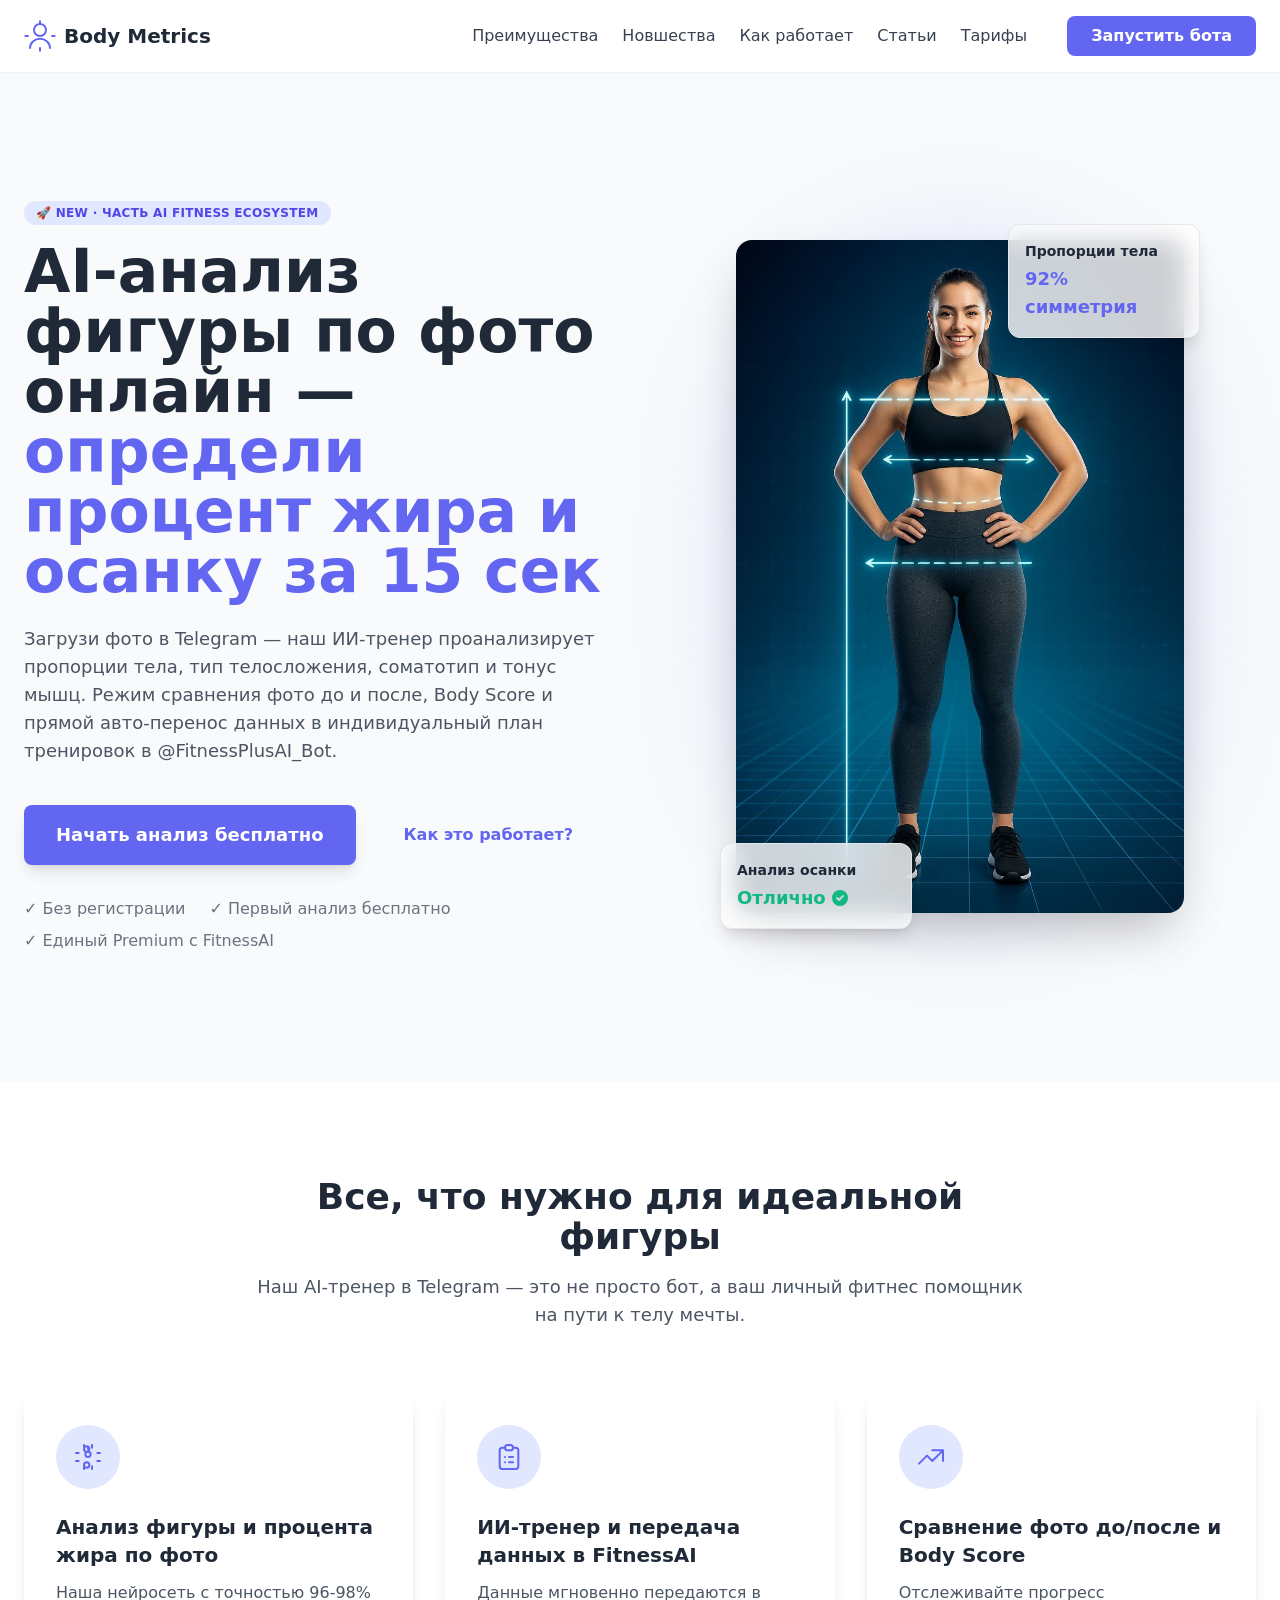
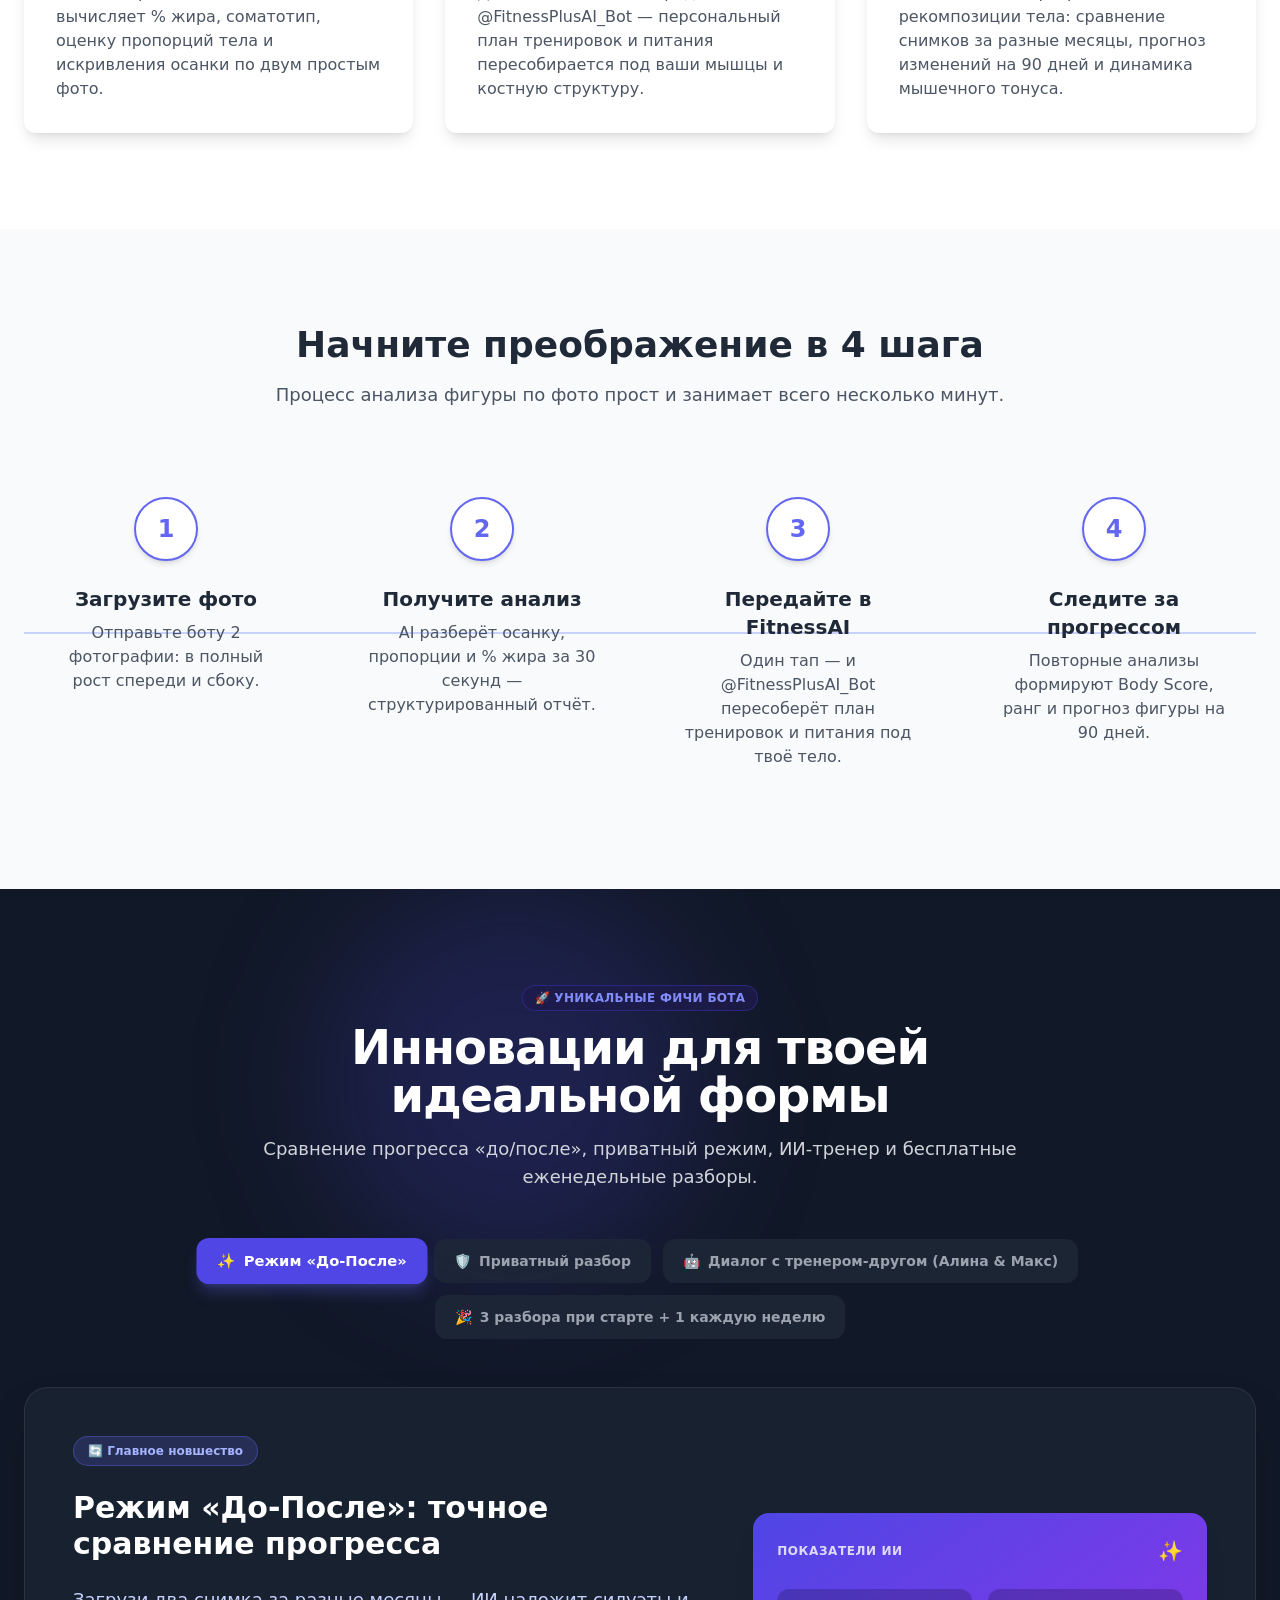
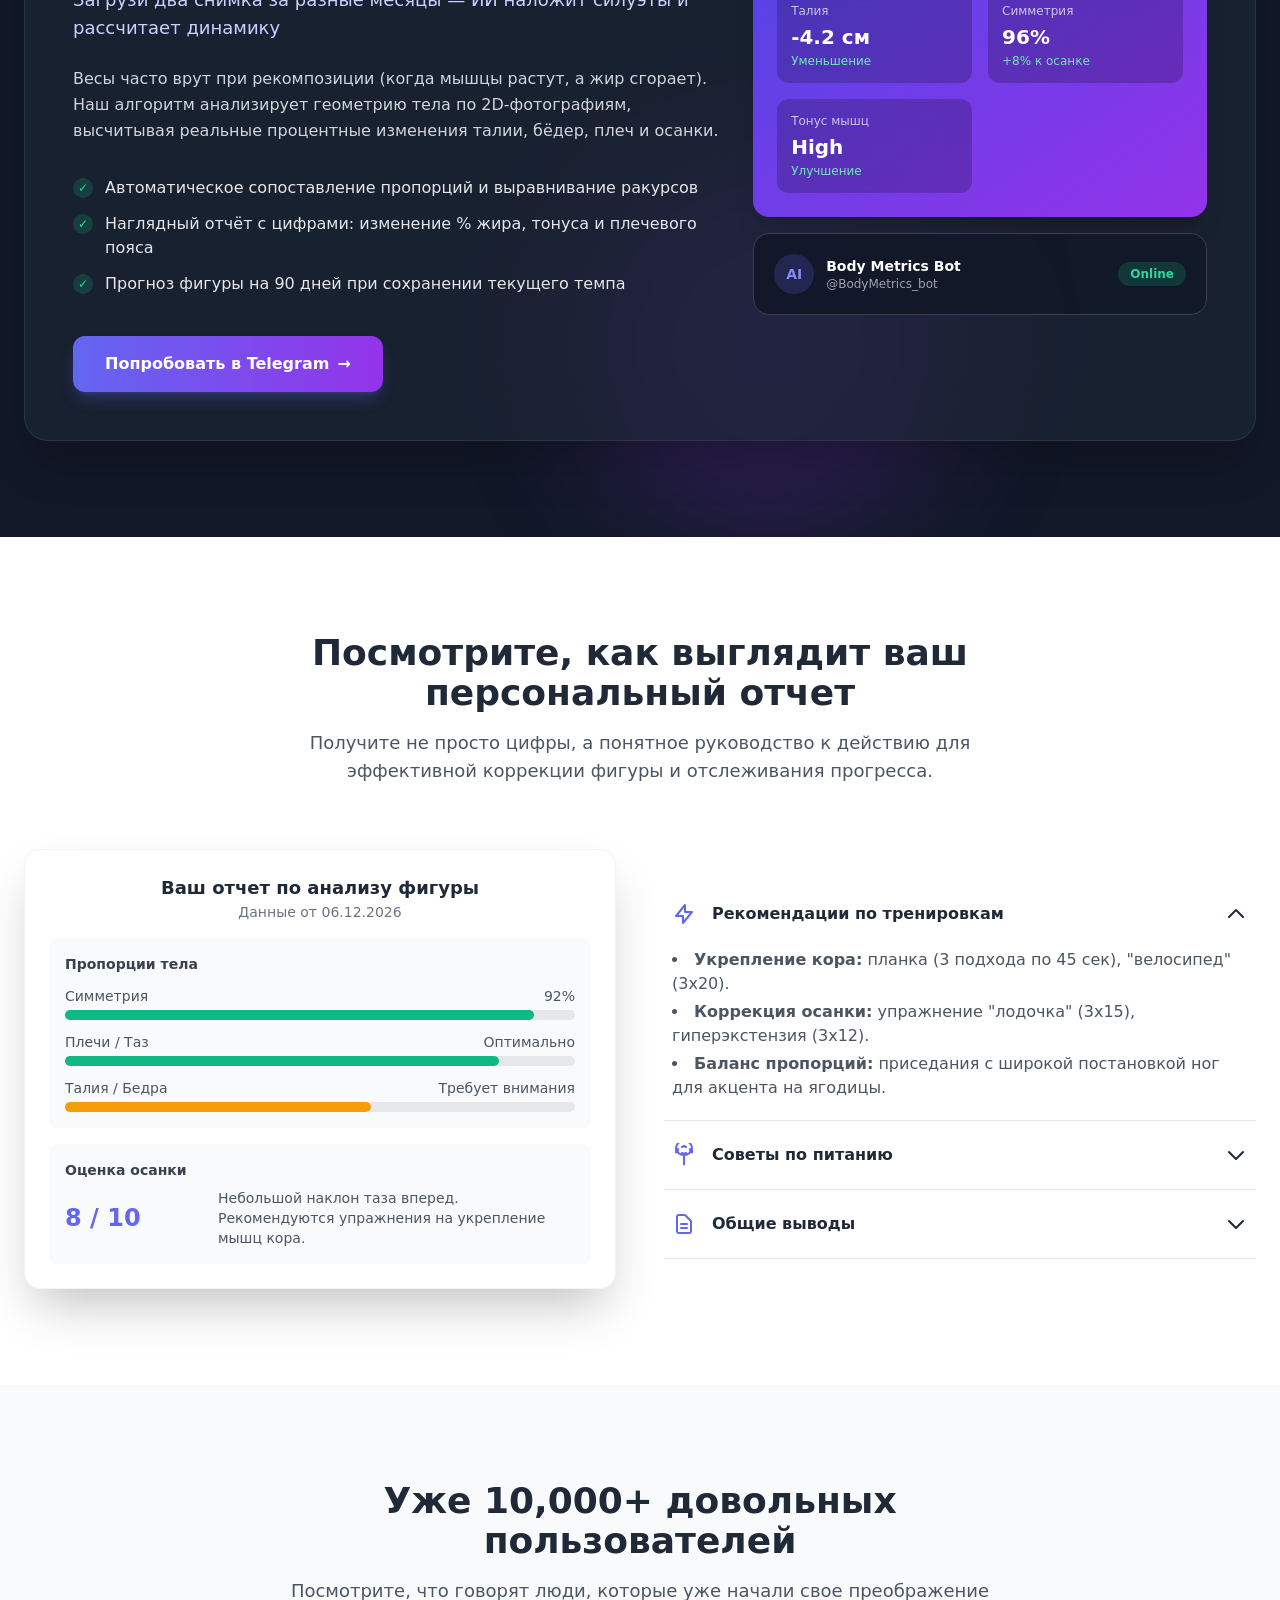
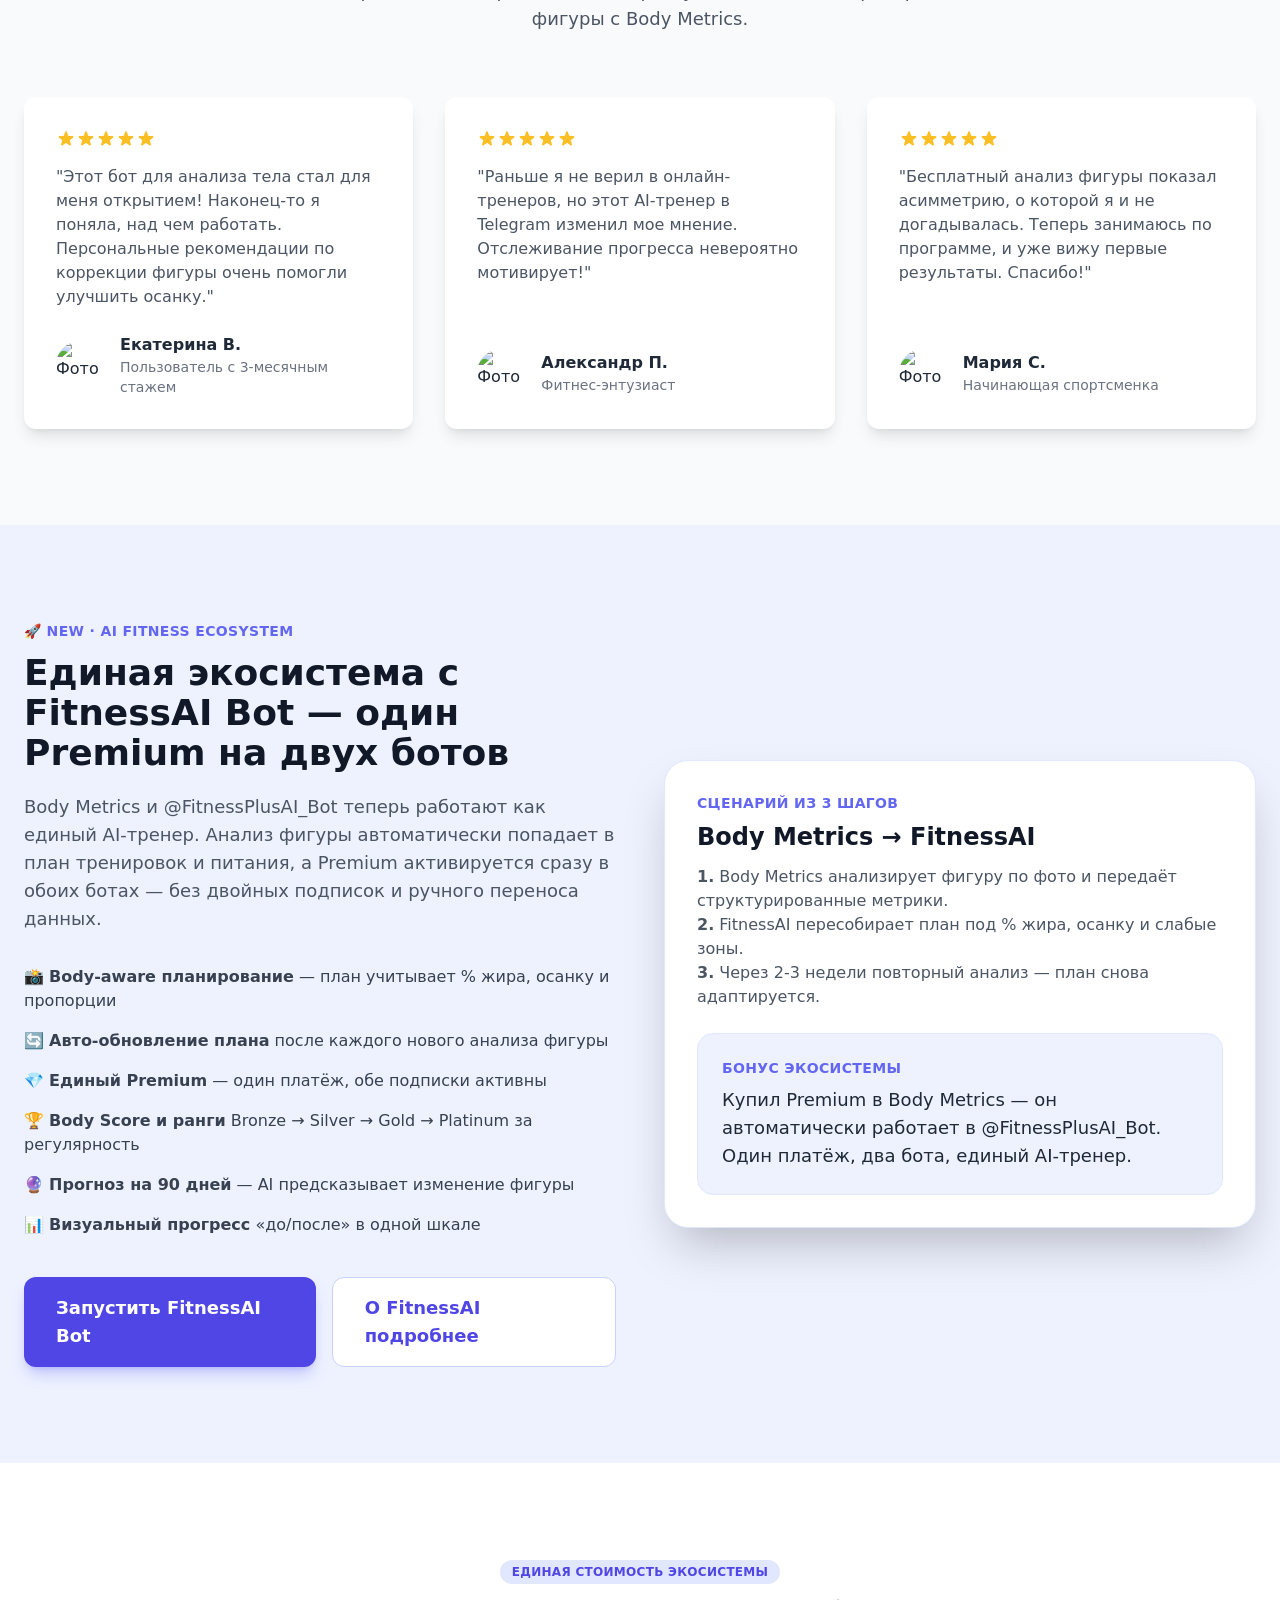
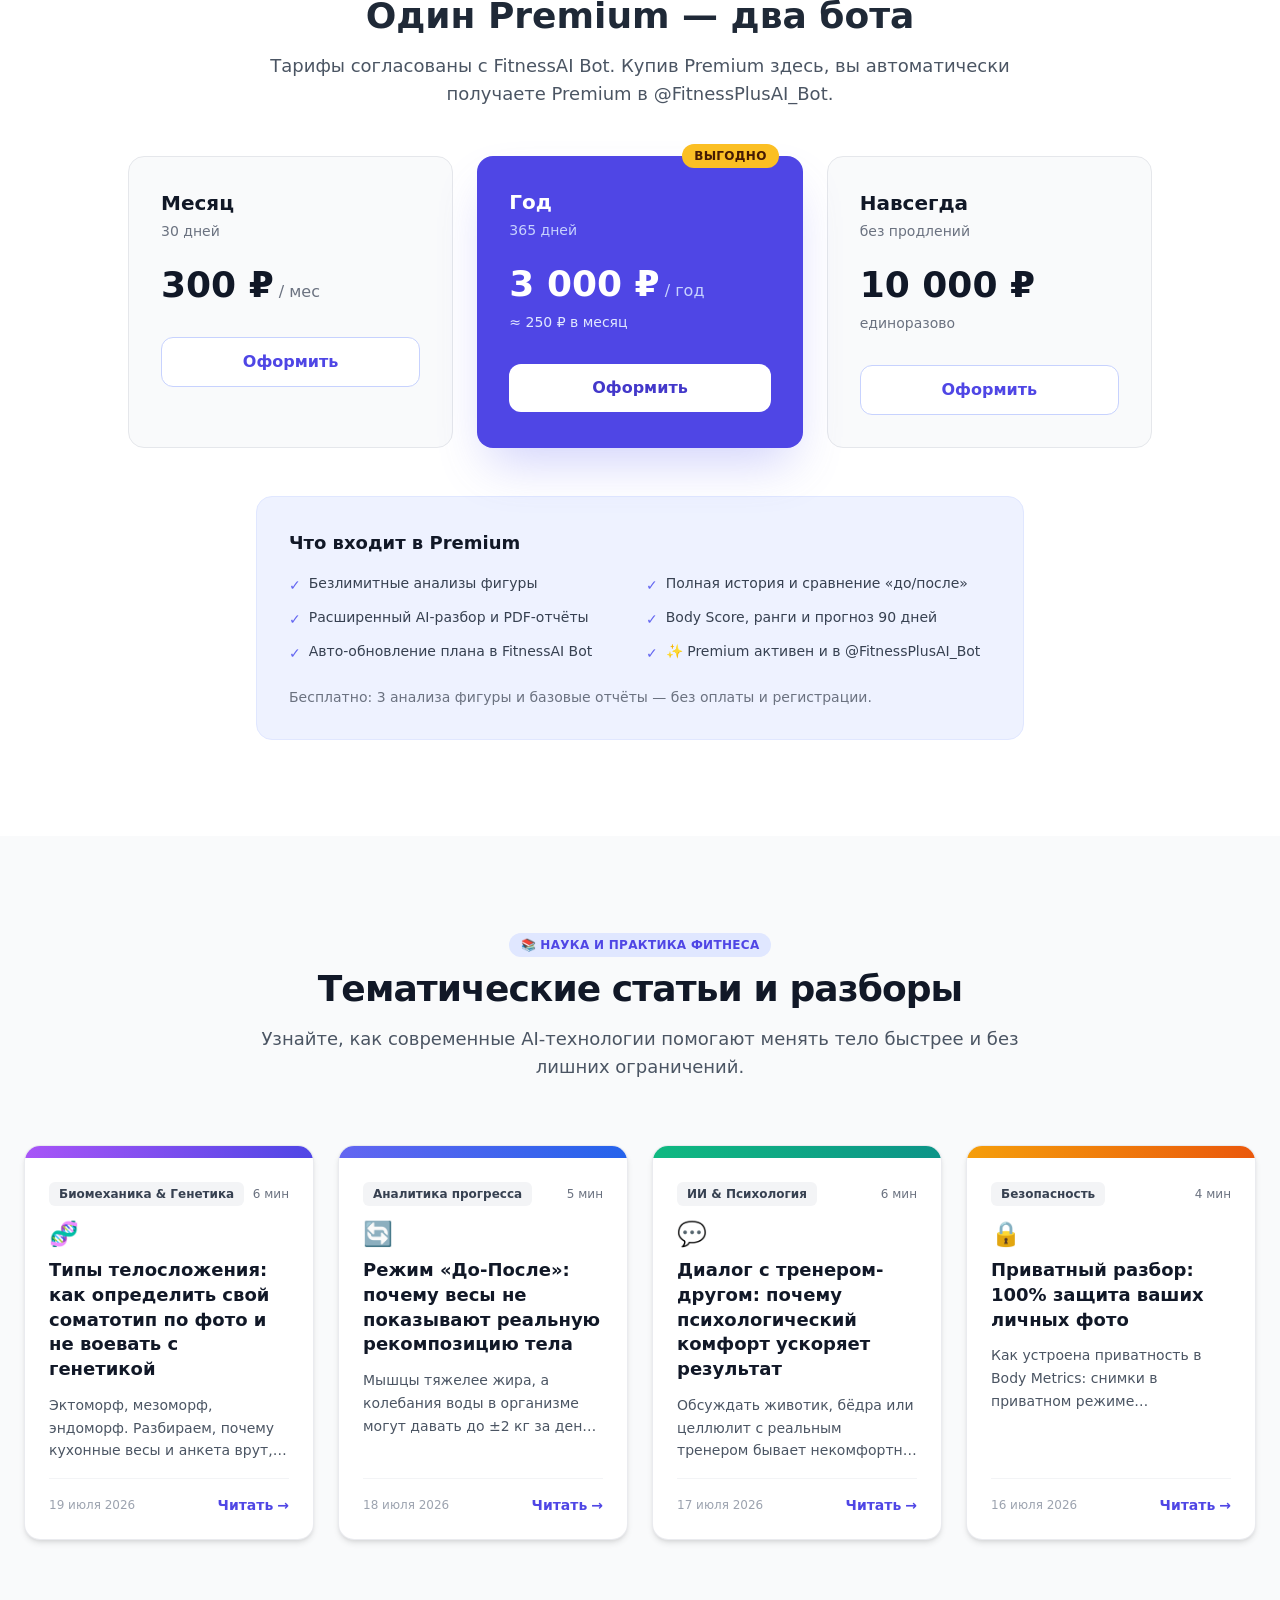
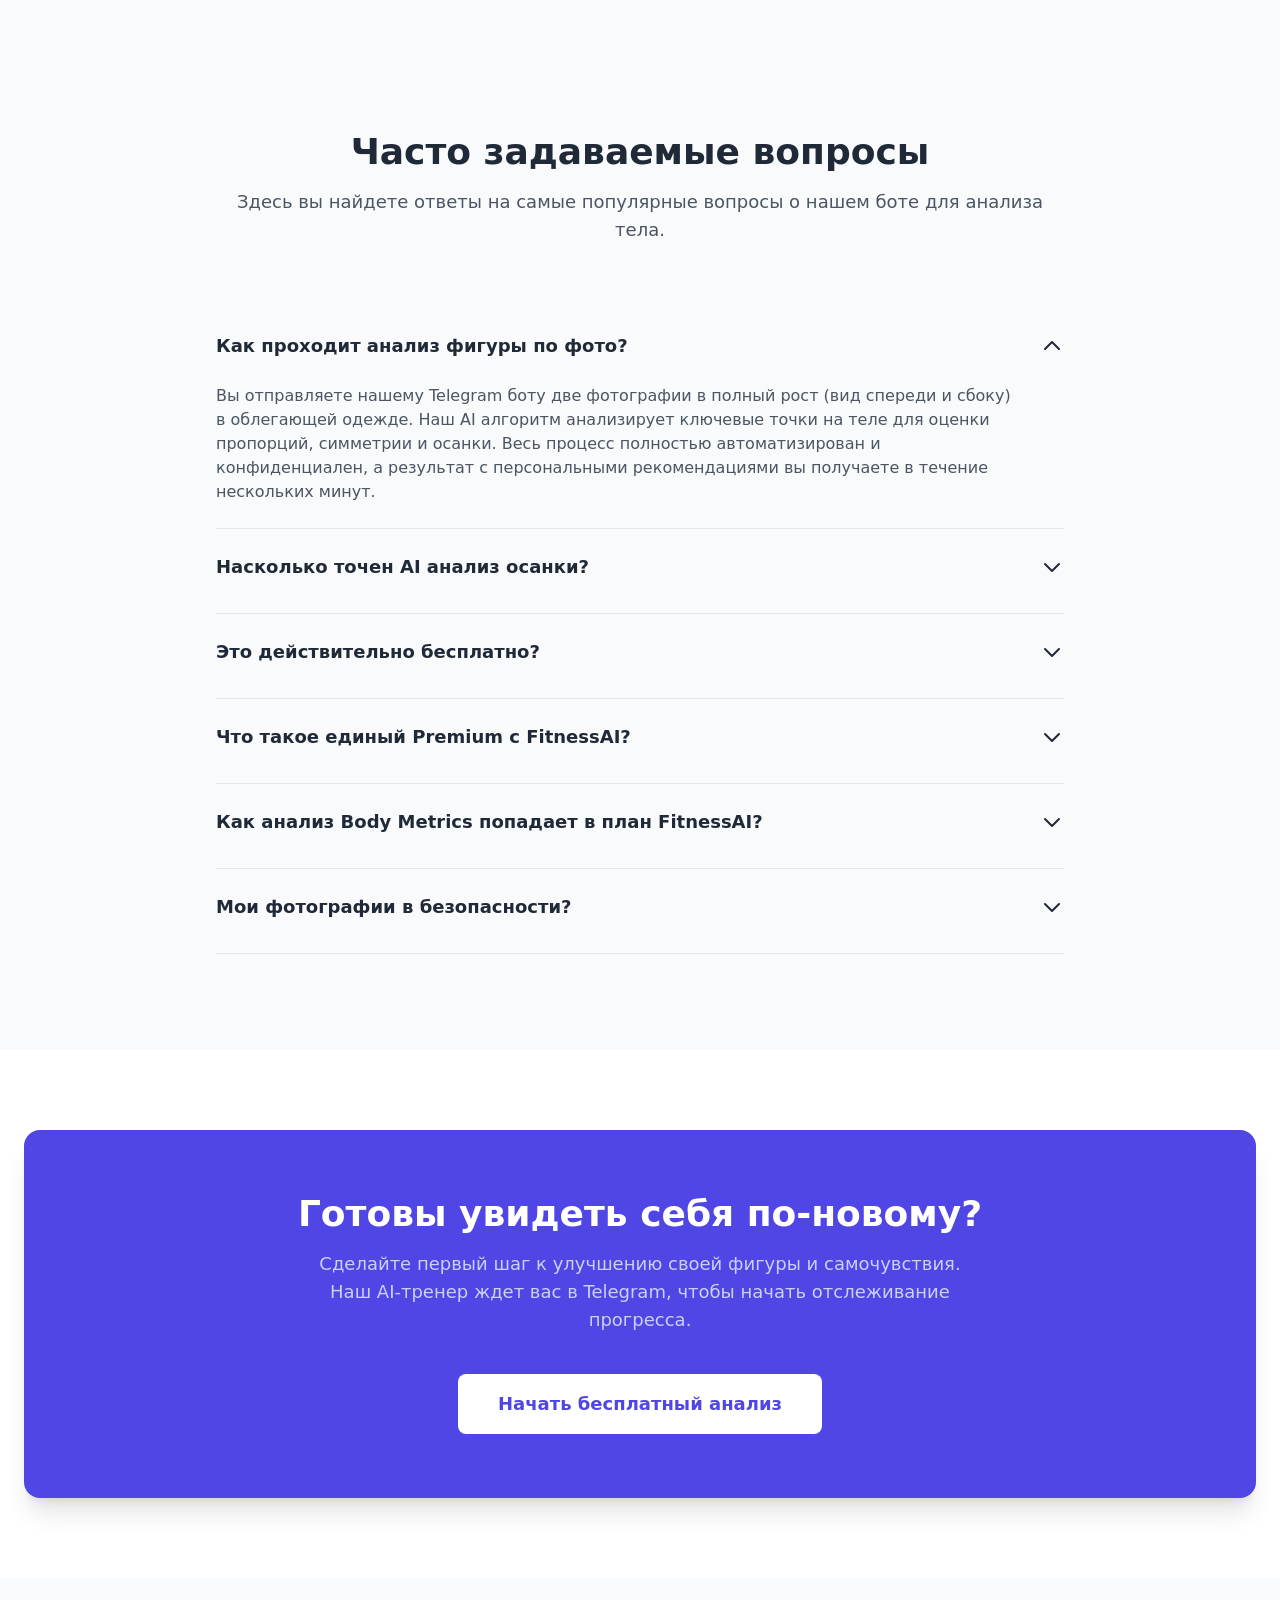
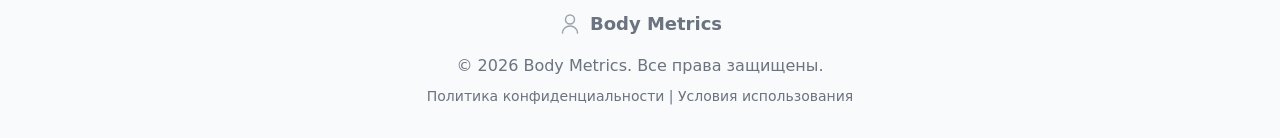
==== commit 719c385b: "Fix desktop header layout: prevent nav and CTA overlap." ====
--- a/index.html
+++ b/index.html
@@ -116,8 +116,8 @@
       ym(106247423, 'init', {ssr:true, webvisor:true, clickmap:true, ecommerce:"dataLayer", accurateTrackBounce:true, trackLinks:true});
     </script>
     <!-- /Yandex.Metrika counter -->
-  <script type="module" crossorigin src="/assets/index-CdaWhlvD.js"></script>
-  <link rel="stylesheet" crossorigin href="/assets/index-4fvjpdLq.css">
+  <script type="module" crossorigin src="/assets/index-BsY6YODK.js"></script>
+  <link rel="stylesheet" crossorigin href="/assets/index-CymvtOKw.css">
 </head>
   <body>
     <!-- Yandex.Metrika noscript -->
--- a/assets/index-CymvtOKw.css
+++ b/assets/index-CymvtOKw.css
@@ -0,0 +1 @@
+*,:before,:after{--tw-border-spacing-x: 0;--tw-border-spacing-y: 0;--tw-translate-x: 0;--tw-translate-y: 0;--tw-rotate: 0;--tw-skew-x: 0;--tw-skew-y: 0;--tw-scale-x: 1;--tw-scale-y: 1;--tw-pan-x: ;--tw-pan-y: ;--tw-pinch-zoom: ;--tw-scroll-snap-strictness: proximity;--tw-gradient-from-position: ;--tw-gradient-via-position: ;--tw-gradient-to-position: ;--tw-ordinal: ;--tw-slashed-zero: ;--tw-numeric-figure: ;--tw-numeric-spacing: ;--tw-numeric-fraction: ;--tw-ring-inset: ;--tw-ring-offset-width: 0px;--tw-ring-offset-color: #fff;--tw-ring-color: rgb(59 130 246 / .5);--tw-ring-offset-shadow: 0 0 #0000;--tw-ring-shadow: 0 0 #0000;--tw-shadow: 0 0 #0000;--tw-shadow-colored: 0 0 #0000;--tw-blur: ;--tw-brightness: ;--tw-contrast: ;--tw-grayscale: ;--tw-hue-rotate: ;--tw-invert: ;--tw-saturate: ;--tw-sepia: ;--tw-drop-shadow: ;--tw-backdrop-blur: ;--tw-backdrop-brightness: ;--tw-backdrop-contrast: ;--tw-backdrop-grayscale: ;--tw-backdrop-hue-rotate: ;--tw-backdrop-invert: ;--tw-backdrop-opacity: ;--tw-backdrop-saturate: ;--tw-backdrop-sepia: ;--tw-contain-size: ;--tw-contain-layout: ;--tw-contain-paint: ;--tw-contain-style: }::backdrop{--tw-border-spacing-x: 0;--tw-border-spacing-y: 0;--tw-translate-x: 0;--tw-translate-y: 0;--tw-rotate: 0;--tw-skew-x: 0;--tw-skew-y: 0;--tw-scale-x: 1;--tw-scale-y: 1;--tw-pan-x: ;--tw-pan-y: ;--tw-pinch-zoom: ;--tw-scroll-snap-strictness: proximity;--tw-gradient-from-position: ;--tw-gradient-via-position: ;--tw-gradient-to-position: ;--tw-ordinal: ;--tw-slashed-zero: ;--tw-numeric-figure: ;--tw-numeric-spacing: ;--tw-numeric-fraction: ;--tw-ring-inset: ;--tw-ring-offset-width: 0px;--tw-ring-offset-color: #fff;--tw-ring-color: rgb(59 130 246 / .5);--tw-ring-offset-shadow: 0 0 #0000;--tw-ring-shadow: 0 0 #0000;--tw-shadow: 0 0 #0000;--tw-shadow-colored: 0 0 #0000;--tw-blur: ;--tw-brightness: ;--tw-contrast: ;--tw-grayscale: ;--tw-hue-rotate: ;--tw-invert: ;--tw-saturate: ;--tw-sepia: ;--tw-drop-shadow: ;--tw-backdrop-blur: ;--tw-backdrop-brightness: ;--tw-backdrop-contrast: ;--tw-backdrop-grayscale: ;--tw-backdrop-hue-rotate: ;--tw-backdrop-invert: ;--tw-backdrop-opacity: ;--tw-backdrop-saturate: ;--tw-backdrop-sepia: ;--tw-contain-size: ;--tw-contain-layout: ;--tw-contain-paint: ;--tw-contain-style: }*,:before,:after{box-sizing:border-box;border-width:0;border-style:solid;border-color:#e5e7eb}:before,:after{--tw-content: ""}html,:host{line-height:1.5;-webkit-text-size-adjust:100%;-moz-tab-size:4;-o-tab-size:4;tab-size:4;font-family:ui-sans-serif,system-ui,sans-serif,"Apple Color Emoji","Segoe UI Emoji",Segoe UI Symbol,"Noto Color Emoji";font-feature-settings:normal;font-variation-settings:normal;-webkit-tap-highlight-color:transparent}body{margin:0;line-height:inherit}hr{height:0;color:inherit;border-top-width:1px}abbr:where([title]){-webkit-text-decoration:underline dotted;text-decoration:underline dotted}h1,h2,h3,h4,h5,h6{font-size:inherit;font-weight:inherit}a{color:inherit;text-decoration:inherit}b,strong{font-weight:bolder}code,kbd,samp,pre{font-family:ui-monospace,SFMono-Regular,Menlo,Monaco,Consolas,Liberation Mono,Courier New,monospace;font-feature-settings:normal;font-variation-settings:normal;font-size:1em}small{font-size:80%}sub,sup{font-size:75%;line-height:0;position:relative;vertical-align:baseline}sub{bottom:-.25em}sup{top:-.5em}table{text-indent:0;border-color:inherit;border-collapse:collapse}button,input,optgroup,select,textarea{font-family:inherit;font-feature-settings:inherit;font-variation-settings:inherit;font-size:100%;font-weight:inherit;line-height:inherit;letter-spacing:inherit;color:inherit;margin:0;padding:0}button,select{text-transform:none}button,input:where([type=button]),input:where([type=reset]),input:where([type=submit]){-webkit-appearance:button;background-color:transparent;background-image:none}:-moz-focusring{outline:auto}:-moz-ui-invalid{box-shadow:none}progress{vertical-align:baseline}::-webkit-inner-spin-button,::-webkit-outer-spin-button{height:auto}[type=search]{-webkit-appearance:textfield;outline-offset:-2px}::-webkit-search-decoration{-webkit-appearance:none}::-webkit-file-upload-button{-webkit-appearance:button;font:inherit}summary{display:list-item}blockquote,dl,dd,h1,h2,h3,h4,h5,h6,hr,figure,p,pre{margin:0}fieldset{margin:0;padding:0}legend{padding:0}ol,ul,menu{list-style:none;margin:0;padding:0}dialog{padding:0}textarea{resize:vertical}input::-moz-placeholder,textarea::-moz-placeholder{opacity:1;color:#9ca3af}input::placeholder,textarea::placeholder{opacity:1;color:#9ca3af}button,[role=button]{cursor:pointer}:disabled{cursor:default}img,svg,video,canvas,audio,iframe,embed,object{display:block;vertical-align:middle}img,video{max-width:100%;height:auto}[hidden]:where(:not([hidden=until-found])){display:none}.container{width:100%}@media(min-width:640px){.container{max-width:640px}}@media(min-width:768px){.container{max-width:768px}}@media(min-width:1024px){.container{max-width:1024px}}@media(min-width:1280px){.container{max-width:1280px}}@media(min-width:1536px){.container{max-width:1536px}}.pointer-events-none{pointer-events:none}.fixed{position:fixed}.absolute{position:absolute}.relative{position:relative}.sticky{position:sticky}.inset-0{top:0;right:0;bottom:0;left:0}.-bottom-4{bottom:-1rem}.-left-4{left:-1rem}.-right-4{right:-1rem}.-top-3{top:-.75rem}.-top-4{top:-1rem}.bottom-0{bottom:0}.left-0{left:0}.left-1\/4{left:25%}.right-1\/4{right:25%}.right-5{right:1.25rem}.right-6{right:1.5rem}.top-0{top:0}.top-1\/2{top:50%}.top-5{top:1.25rem}.z-10{z-index:10}.z-50{z-index:50}.mx-auto{margin-left:auto;margin-right:auto}.mb-12{margin-bottom:3rem}.mb-16{margin-bottom:4rem}.mb-2{margin-bottom:.5rem}.mb-3{margin-bottom:.75rem}.mb-4{margin-bottom:1rem}.mb-6{margin-bottom:1.5rem}.ml-1{margin-left:.25rem}.ml-4{margin-left:1rem}.ml-6{margin-left:1.5rem}.mr-4{margin-right:1rem}.mt-0\.5{margin-top:.125rem}.mt-1{margin-top:.25rem}.mt-10{margin-top:2.5rem}.mt-12{margin-top:3rem}.mt-2{margin-top:.5rem}.mt-3{margin-top:.75rem}.mt-4{margin-top:1rem}.mt-5{margin-top:1.25rem}.mt-6{margin-top:1.5rem}.mt-8{margin-top:2rem}.line-clamp-3{overflow:hidden;display:-webkit-box;-webkit-box-orient:vertical;-webkit-line-clamp:3}.inline-block{display:inline-block}.flex{display:flex}.inline-flex{display:inline-flex}.grid{display:grid}.hidden{display:none}.h-0\.5{height:.125rem}.h-1{height:.25rem}.h-10{height:2.5rem}.h-12{height:3rem}.h-16{height:4rem}.h-2\.5{height:.625rem}.h-3{height:.75rem}.h-5{height:1.25rem}.h-6{height:1.5rem}.h-7{height:1.75rem}.h-8{height:2rem}.h-96{height:24rem}.h-full{height:100%}.max-h-0{max-height:0px}.max-h-\[85vh\]{max-height:85vh}.max-h-screen{max-height:100vh}.w-10{width:2.5rem}.w-12{width:3rem}.w-16{width:4rem}.w-48{width:12rem}.w-5{width:1.25rem}.w-6{width:1.5rem}.w-8{width:2rem}.w-96{width:24rem}.w-full{width:100%}.min-w-0{min-width:0px}.max-w-2xl{max-width:42rem}.max-w-3xl{max-width:48rem}.max-w-4xl{max-width:56rem}.max-w-5xl{max-width:64rem}.max-w-\[70\%\]{max-width:70%}.max-w-md{max-width:28rem}.max-w-none{max-width:none}.max-w-xl{max-width:36rem}.flex-1{flex:1 1 0%}.flex-shrink-0,.shrink-0{flex-shrink:0}.flex-grow{flex-grow:1}.-translate-y-1\/2{--tw-translate-y: -50%;transform:translate(var(--tw-translate-x),var(--tw-translate-y)) rotate(var(--tw-rotate)) skew(var(--tw-skew-x)) skewY(var(--tw-skew-y)) scaleX(var(--tw-scale-x)) scaleY(var(--tw-scale-y))}.-rotate-180{--tw-rotate: -180deg;transform:translate(var(--tw-translate-x),var(--tw-translate-y)) rotate(var(--tw-rotate)) skew(var(--tw-skew-x)) skewY(var(--tw-skew-y)) scaleX(var(--tw-scale-x)) scaleY(var(--tw-scale-y))}.rotate-0{--tw-rotate: 0deg;transform:translate(var(--tw-translate-x),var(--tw-translate-y)) rotate(var(--tw-rotate)) skew(var(--tw-skew-x)) skewY(var(--tw-skew-y)) scaleX(var(--tw-scale-x)) scaleY(var(--tw-scale-y))}.rotate-180{--tw-rotate: 180deg;transform:translate(var(--tw-translate-x),var(--tw-translate-y)) rotate(var(--tw-rotate)) skew(var(--tw-skew-x)) skewY(var(--tw-skew-y)) scaleX(var(--tw-scale-x)) scaleY(var(--tw-scale-y))}.scale-105{--tw-scale-x: 1.05;--tw-scale-y: 1.05;transform:translate(var(--tw-translate-x),var(--tw-translate-y)) rotate(var(--tw-rotate)) skew(var(--tw-skew-x)) skewY(var(--tw-skew-y)) scaleX(var(--tw-scale-x)) scaleY(var(--tw-scale-y))}.transform{transform:translate(var(--tw-translate-x),var(--tw-translate-y)) rotate(var(--tw-rotate)) skew(var(--tw-skew-x)) skewY(var(--tw-skew-y)) scaleX(var(--tw-scale-x)) scaleY(var(--tw-scale-y))}.list-inside{list-style-position:inside}.list-disc{list-style-type:disc}.grid-cols-2{grid-template-columns:repeat(2,minmax(0,1fr))}.flex-col{flex-direction:column}.flex-wrap{flex-wrap:wrap}.items-start{align-items:flex-start}.items-center{align-items:center}.justify-center{justify-content:center}.justify-between{justify-content:space-between}.gap-1{gap:.25rem}.gap-12{gap:3rem}.gap-2{gap:.5rem}.gap-3{gap:.75rem}.gap-4{gap:1rem}.gap-5{gap:1.25rem}.gap-6{gap:1.5rem}.gap-8{gap:2rem}.gap-x-6{-moz-column-gap:1.5rem;column-gap:1.5rem}.gap-y-2{row-gap:.5rem}.space-x-2>:not([hidden])~:not([hidden]){--tw-space-x-reverse: 0;margin-right:calc(.5rem * var(--tw-space-x-reverse));margin-left:calc(.5rem * calc(1 - var(--tw-space-x-reverse)))}.space-y-1>:not([hidden])~:not([hidden]){--tw-space-y-reverse: 0;margin-top:calc(.25rem * calc(1 - var(--tw-space-y-reverse)));margin-bottom:calc(.25rem * var(--tw-space-y-reverse))}.space-y-2>:not([hidden])~:not([hidden]){--tw-space-y-reverse: 0;margin-top:calc(.5rem * calc(1 - var(--tw-space-y-reverse)));margin-bottom:calc(.5rem * var(--tw-space-y-reverse))}.space-y-3>:not([hidden])~:not([hidden]){--tw-space-y-reverse: 0;margin-top:calc(.75rem * calc(1 - var(--tw-space-y-reverse)));margin-bottom:calc(.75rem * var(--tw-space-y-reverse))}.space-y-4>:not([hidden])~:not([hidden]){--tw-space-y-reverse: 0;margin-top:calc(1rem * calc(1 - var(--tw-space-y-reverse)));margin-bottom:calc(1rem * var(--tw-space-y-reverse))}.space-y-6>:not([hidden])~:not([hidden]){--tw-space-y-reverse: 0;margin-top:calc(1.5rem * calc(1 - var(--tw-space-y-reverse)));margin-bottom:calc(1.5rem * var(--tw-space-y-reverse))}.overflow-hidden{overflow:hidden}.overflow-y-auto{overflow-y:auto}.whitespace-nowrap{white-space:nowrap}.rounded-2xl{border-radius:1rem}.rounded-3xl{border-radius:1.5rem}.rounded-full{border-radius:9999px}.rounded-lg{border-radius:.5rem}.rounded-md{border-radius:.375rem}.rounded-xl{border-radius:.75rem}.border{border-width:1px}.border-2{border-width:2px}.border-b{border-bottom-width:1px}.border-t{border-top-width:1px}.border-gray-100{--tw-border-opacity: 1;border-color:rgb(243 244 246 / var(--tw-border-opacity, 1))}.border-gray-200{--tw-border-opacity: 1;border-color:rgb(229 231 235 / var(--tw-border-opacity, 1))}.border-gray-200\/80{border-color:#e5e7ebcc}.border-gray-700{--tw-border-opacity: 1;border-color:rgb(55 65 81 / var(--tw-border-opacity, 1))}.border-gray-700\/60{border-color:#37415199}.border-indigo-100{--tw-border-opacity: 1;border-color:rgb(224 231 255 / var(--tw-border-opacity, 1))}.border-indigo-200{--tw-border-opacity: 1;border-color:rgb(199 210 254 / var(--tw-border-opacity, 1))}.border-indigo-500{--tw-border-opacity: 1;border-color:rgb(99 102 241 / var(--tw-border-opacity, 1))}.border-indigo-500\/40{border-color:#6366f166}.border-indigo-800\/60{border-color:#3730a399}.bg-amber-400{--tw-bg-opacity: 1;background-color:rgb(251 191 36 / var(--tw-bg-opacity, 1))}.bg-amber-500{--tw-bg-opacity: 1;background-color:rgb(245 158 11 / var(--tw-bg-opacity, 1))}.bg-black\/20{background-color:#0003}.bg-black\/60{background-color:#0009}.bg-emerald-500{--tw-bg-opacity: 1;background-color:rgb(16 185 129 / var(--tw-bg-opacity, 1))}.bg-emerald-500\/20{background-color:#10b98133}.bg-gray-100{--tw-bg-opacity: 1;background-color:rgb(243 244 246 / var(--tw-bg-opacity, 1))}.bg-gray-200{--tw-bg-opacity: 1;background-color:rgb(229 231 235 / var(--tw-bg-opacity, 1))}.bg-gray-50{--tw-bg-opacity: 1;background-color:rgb(249 250 251 / var(--tw-bg-opacity, 1))}.bg-gray-800\/60{background-color:#1f293799}.bg-gray-800\/80{background-color:#1f2937cc}.bg-gray-900{--tw-bg-opacity: 1;background-color:rgb(17 24 39 / var(--tw-bg-opacity, 1))}.bg-gray-900\/90{background-color:#111827e6}.bg-indigo-100{--tw-bg-opacity: 1;background-color:rgb(224 231 255 / var(--tw-bg-opacity, 1))}.bg-indigo-200{--tw-bg-opacity: 1;background-color:rgb(199 210 254 / var(--tw-bg-opacity, 1))}.bg-indigo-50{--tw-bg-opacity: 1;background-color:rgb(238 242 255 / var(--tw-bg-opacity, 1))}.bg-indigo-500{--tw-bg-opacity: 1;background-color:rgb(99 102 241 / var(--tw-bg-opacity, 1))}.bg-indigo-500\/20{background-color:#6366f133}.bg-indigo-600{--tw-bg-opacity: 1;background-color:rgb(79 70 229 / var(--tw-bg-opacity, 1))}.bg-indigo-600\/20{background-color:#4f46e533}.bg-indigo-950\/80{background-color:#1e1b4bcc}.bg-purple-600\/20{background-color:#9333ea33}.bg-white{--tw-bg-opacity: 1;background-color:rgb(255 255 255 / var(--tw-bg-opacity, 1))}.bg-white\/80{background-color:#fffc}.bg-gradient-to-br{background-image:linear-gradient(to bottom right,var(--tw-gradient-stops))}.bg-gradient-to-r{background-image:linear-gradient(to right,var(--tw-gradient-stops))}.from-amber-500{--tw-gradient-from: #f59e0b var(--tw-gradient-from-position);--tw-gradient-to: rgb(245 158 11 / 0) var(--tw-gradient-to-position);--tw-gradient-stops: var(--tw-gradient-from), var(--tw-gradient-to)}.from-blue-600{--tw-gradient-from: #2563eb var(--tw-gradient-from-position);--tw-gradient-to: rgb(37 99 235 / 0) var(--tw-gradient-to-position);--tw-gradient-stops: var(--tw-gradient-from), var(--tw-gradient-to)}.from-emerald-500{--tw-gradient-from: #10b981 var(--tw-gradient-from-position);--tw-gradient-to: rgb(16 185 129 / 0) var(--tw-gradient-to-position);--tw-gradient-stops: var(--tw-gradient-from), var(--tw-gradient-to)}.from-emerald-600{--tw-gradient-from: #059669 var(--tw-gradient-from-position);--tw-gradient-to: rgb(5 150 105 / 0) var(--tw-gradient-to-position);--tw-gradient-stops: var(--tw-gradient-from), var(--tw-gradient-to)}.from-indigo-500{--tw-gradient-from: #6366f1 var(--tw-gradient-from-position);--tw-gradient-to: rgb(99 102 241 / 0) var(--tw-gradient-to-position);--tw-gradient-stops: var(--tw-gradient-from), var(--tw-gradient-to)}.from-indigo-600{--tw-gradient-from: #4f46e5 var(--tw-gradient-from-position);--tw-gradient-to: rgb(79 70 229 / 0) var(--tw-gradient-to-position);--tw-gradient-stops: var(--tw-gradient-from), var(--tw-gradient-to)}.from-purple-500{--tw-gradient-from: #a855f7 var(--tw-gradient-from-position);--tw-gradient-to: rgb(168 85 247 / 0) var(--tw-gradient-to-position);--tw-gradient-stops: var(--tw-gradient-from), var(--tw-gradient-to)}.to-blue-600{--tw-gradient-to: #2563eb var(--tw-gradient-to-position)}.to-indigo-600{--tw-gradient-to: #4f46e5 var(--tw-gradient-to-position)}.to-orange-600{--tw-gradient-to: #ea580c var(--tw-gradient-to-position)}.to-purple-600{--tw-gradient-to: #9333ea var(--tw-gradient-to-position)}.to-teal-600{--tw-gradient-to: #0d9488 var(--tw-gradient-to-position)}.object-cover{-o-object-fit:cover;object-fit:cover}.p-3\.5{padding:.875rem}.p-4{padding:1rem}.p-5{padding:1.25rem}.p-6{padding:1.5rem}.p-8{padding:2rem}.px-10{padding-left:2.5rem;padding-right:2.5rem}.px-2{padding-left:.5rem;padding-right:.5rem}.px-2\.5{padding-left:.625rem;padding-right:.625rem}.px-3{padding-left:.75rem;padding-right:.75rem}.px-3\.5{padding-left:.875rem;padding-right:.875rem}.px-4{padding-left:1rem;padding-right:1rem}.px-5{padding-left:1.25rem;padding-right:1.25rem}.px-6{padding-left:1.5rem;padding-right:1.5rem}.px-8{padding-left:2rem;padding-right:2rem}.py-1{padding-top:.25rem;padding-bottom:.25rem}.py-1\.5{padding-top:.375rem;padding-bottom:.375rem}.py-16{padding-top:4rem;padding-bottom:4rem}.py-2{padding-top:.5rem;padding-bottom:.5rem}.py-20{padding-top:5rem;padding-bottom:5rem}.py-3{padding-top:.75rem;padding-bottom:.75rem}.py-4{padding-top:1rem;padding-bottom:1rem}.py-5{padding-top:1.25rem;padding-bottom:1.25rem}.py-6{padding-top:1.5rem;padding-bottom:1.5rem}.py-8{padding-top:2rem;padding-bottom:2rem}.pb-5{padding-bottom:1.25rem}.pr-12{padding-right:3rem}.pt-1{padding-top:.25rem}.pt-2{padding-top:.5rem}.pt-4{padding-top:1rem}.pt-6{padding-top:1.5rem}.text-left{text-align:left}.text-center{text-align:center}.font-sans{font-family:ui-sans-serif,system-ui,sans-serif,"Apple Color Emoji","Segoe UI Emoji",Segoe UI Symbol,"Noto Color Emoji"}.text-2xl{font-size:1.5rem;line-height:2rem}.text-3xl{font-size:1.875rem;line-height:2.25rem}.text-4xl{font-size:2.25rem;line-height:2.5rem}.text-base{font-size:1rem;line-height:1.5rem}.text-lg{font-size:1.125rem;line-height:1.75rem}.text-sm{font-size:.875rem;line-height:1.25rem}.text-xl{font-size:1.25rem;line-height:1.75rem}.text-xs{font-size:.75rem;line-height:1rem}.font-bold{font-weight:700}.font-extrabold{font-weight:800}.font-medium{font-weight:500}.font-semibold{font-weight:600}.uppercase{text-transform:uppercase}.leading-relaxed{line-height:1.625}.leading-snug{line-height:1.375}.leading-tight{line-height:1.25}.tracking-tight{letter-spacing:-.025em}.tracking-wide{letter-spacing:.025em}.tracking-wider{letter-spacing:.05em}.text-amber-400{--tw-text-opacity: 1;color:rgb(251 191 36 / var(--tw-text-opacity, 1))}.text-amber-950{--tw-text-opacity: 1;color:rgb(69 26 3 / var(--tw-text-opacity, 1))}.text-emerald-300{--tw-text-opacity: 1;color:rgb(110 231 183 / var(--tw-text-opacity, 1))}.text-emerald-400{--tw-text-opacity: 1;color:rgb(52 211 153 / var(--tw-text-opacity, 1))}.text-emerald-500{--tw-text-opacity: 1;color:rgb(16 185 129 / var(--tw-text-opacity, 1))}.text-gray-200{--tw-text-opacity: 1;color:rgb(229 231 235 / var(--tw-text-opacity, 1))}.text-gray-300{--tw-text-opacity: 1;color:rgb(209 213 219 / var(--tw-text-opacity, 1))}.text-gray-400{--tw-text-opacity: 1;color:rgb(156 163 175 / var(--tw-text-opacity, 1))}.text-gray-500{--tw-text-opacity: 1;color:rgb(107 114 128 / var(--tw-text-opacity, 1))}.text-gray-600{--tw-text-opacity: 1;color:rgb(75 85 99 / var(--tw-text-opacity, 1))}.text-gray-700{--tw-text-opacity: 1;color:rgb(55 65 81 / var(--tw-text-opacity, 1))}.text-gray-800{--tw-text-opacity: 1;color:rgb(31 41 55 / var(--tw-text-opacity, 1))}.text-gray-900{--tw-text-opacity: 1;color:rgb(17 24 39 / var(--tw-text-opacity, 1))}.text-indigo-100{--tw-text-opacity: 1;color:rgb(224 231 255 / var(--tw-text-opacity, 1))}.text-indigo-200{--tw-text-opacity: 1;color:rgb(199 210 254 / var(--tw-text-opacity, 1))}.text-indigo-300{--tw-text-opacity: 1;color:rgb(165 180 252 / var(--tw-text-opacity, 1))}.text-indigo-400{--tw-text-opacity: 1;color:rgb(129 140 248 / var(--tw-text-opacity, 1))}.text-indigo-500{--tw-text-opacity: 1;color:rgb(99 102 241 / var(--tw-text-opacity, 1))}.text-indigo-600{--tw-text-opacity: 1;color:rgb(79 70 229 / var(--tw-text-opacity, 1))}.text-indigo-700{--tw-text-opacity: 1;color:rgb(67 56 202 / var(--tw-text-opacity, 1))}.text-white{--tw-text-opacity: 1;color:rgb(255 255 255 / var(--tw-text-opacity, 1))}.text-white\/70{color:#ffffffb3}.opacity-50{opacity:.5}.opacity-80{opacity:.8}.shadow-2xl{--tw-shadow: 0 25px 50px -12px rgb(0 0 0 / .25);--tw-shadow-colored: 0 25px 50px -12px var(--tw-shadow-color);box-shadow:var(--tw-ring-offset-shadow, 0 0 #0000),var(--tw-ring-shadow, 0 0 #0000),var(--tw-shadow)}.shadow-lg{--tw-shadow: 0 10px 15px -3px rgb(0 0 0 / .1), 0 4px 6px -4px rgb(0 0 0 / .1);--tw-shadow-colored: 0 10px 15px -3px var(--tw-shadow-color), 0 4px 6px -4px var(--tw-shadow-color);box-shadow:var(--tw-ring-offset-shadow, 0 0 #0000),var(--tw-ring-shadow, 0 0 #0000),var(--tw-shadow)}.shadow-md{--tw-shadow: 0 4px 6px -1px rgb(0 0 0 / .1), 0 2px 4px -2px rgb(0 0 0 / .1);--tw-shadow-colored: 0 4px 6px -1px var(--tw-shadow-color), 0 2px 4px -2px var(--tw-shadow-color);box-shadow:var(--tw-ring-offset-shadow, 0 0 #0000),var(--tw-ring-shadow, 0 0 #0000),var(--tw-shadow)}.shadow-sm{--tw-shadow: 0 1px 2px 0 rgb(0 0 0 / .05);--tw-shadow-colored: 0 1px 2px 0 var(--tw-shadow-color);box-shadow:var(--tw-ring-offset-shadow, 0 0 #0000),var(--tw-ring-shadow, 0 0 #0000),var(--tw-shadow)}.shadow-xl{--tw-shadow: 0 20px 25px -5px rgb(0 0 0 / .1), 0 8px 10px -6px rgb(0 0 0 / .1);--tw-shadow-colored: 0 20px 25px -5px var(--tw-shadow-color), 0 8px 10px -6px var(--tw-shadow-color);box-shadow:var(--tw-ring-offset-shadow, 0 0 #0000),var(--tw-ring-shadow, 0 0 #0000),var(--tw-shadow)}.shadow-indigo-500\/20{--tw-shadow-color: rgb(99 102 241 / .2);--tw-shadow: var(--tw-shadow-colored)}.shadow-indigo-500\/25{--tw-shadow-color: rgb(99 102 241 / .25);--tw-shadow: var(--tw-shadow-colored)}.shadow-indigo-500\/30{--tw-shadow-color: rgb(99 102 241 / .3);--tw-shadow: var(--tw-shadow-colored)}.blur-3xl{--tw-blur: blur(64px);filter:var(--tw-blur) var(--tw-brightness) var(--tw-contrast) var(--tw-grayscale) var(--tw-hue-rotate) var(--tw-invert) var(--tw-saturate) var(--tw-sepia) var(--tw-drop-shadow)}.backdrop-blur-md{--tw-backdrop-blur: blur(12px);-webkit-backdrop-filter:var(--tw-backdrop-blur) var(--tw-backdrop-brightness) var(--tw-backdrop-contrast) var(--tw-backdrop-grayscale) var(--tw-backdrop-hue-rotate) var(--tw-backdrop-invert) var(--tw-backdrop-opacity) var(--tw-backdrop-saturate) var(--tw-backdrop-sepia);backdrop-filter:var(--tw-backdrop-blur) var(--tw-backdrop-brightness) var(--tw-backdrop-contrast) var(--tw-backdrop-grayscale) var(--tw-backdrop-hue-rotate) var(--tw-backdrop-invert) var(--tw-backdrop-opacity) var(--tw-backdrop-saturate) var(--tw-backdrop-sepia)}.backdrop-blur-sm{--tw-backdrop-blur: blur(4px);-webkit-backdrop-filter:var(--tw-backdrop-blur) var(--tw-backdrop-brightness) var(--tw-backdrop-contrast) var(--tw-backdrop-grayscale) var(--tw-backdrop-hue-rotate) var(--tw-backdrop-invert) var(--tw-backdrop-opacity) var(--tw-backdrop-saturate) var(--tw-backdrop-sepia);backdrop-filter:var(--tw-backdrop-blur) var(--tw-backdrop-brightness) var(--tw-backdrop-contrast) var(--tw-backdrop-grayscale) var(--tw-backdrop-hue-rotate) var(--tw-backdrop-invert) var(--tw-backdrop-opacity) var(--tw-backdrop-saturate) var(--tw-backdrop-sepia)}.backdrop-blur-xl{--tw-backdrop-blur: blur(24px);-webkit-backdrop-filter:var(--tw-backdrop-blur) var(--tw-backdrop-brightness) var(--tw-backdrop-contrast) var(--tw-backdrop-grayscale) var(--tw-backdrop-hue-rotate) var(--tw-backdrop-invert) var(--tw-backdrop-opacity) var(--tw-backdrop-saturate) var(--tw-backdrop-sepia);backdrop-filter:var(--tw-backdrop-blur) var(--tw-backdrop-brightness) var(--tw-backdrop-contrast) var(--tw-backdrop-grayscale) var(--tw-backdrop-hue-rotate) var(--tw-backdrop-invert) var(--tw-backdrop-opacity) var(--tw-backdrop-saturate) var(--tw-backdrop-sepia)}.transition{transition-property:color,background-color,border-color,text-decoration-color,fill,stroke,opacity,box-shadow,transform,filter,backdrop-filter;transition-timing-function:cubic-bezier(.4,0,.2,1);transition-duration:.15s}.transition-all{transition-property:all;transition-timing-function:cubic-bezier(.4,0,.2,1);transition-duration:.15s}.transition-colors{transition-property:color,background-color,border-color,text-decoration-color,fill,stroke;transition-timing-function:cubic-bezier(.4,0,.2,1);transition-duration:.15s}.transition-transform{transition-property:transform;transition-timing-function:cubic-bezier(.4,0,.2,1);transition-duration:.15s}.duration-200{transition-duration:.2s}.duration-300{transition-duration:.3s}.duration-500{transition-duration:.5s}.hover\:-translate-y-2:hover{--tw-translate-y: -.5rem;transform:translate(var(--tw-translate-x),var(--tw-translate-y)) rotate(var(--tw-rotate)) skew(var(--tw-skew-x)) skewY(var(--tw-skew-y)) scaleX(var(--tw-scale-x)) scaleY(var(--tw-scale-y))}.hover\:border-indigo-400:hover{--tw-border-opacity: 1;border-color:rgb(129 140 248 / var(--tw-border-opacity, 1))}.hover\:bg-gray-200:hover{--tw-bg-opacity: 1;background-color:rgb(229 231 235 / var(--tw-bg-opacity, 1))}.hover\:bg-gray-50:hover{--tw-bg-opacity: 1;background-color:rgb(249 250 251 / var(--tw-bg-opacity, 1))}.hover\:bg-gray-800:hover{--tw-bg-opacity: 1;background-color:rgb(31 41 55 / var(--tw-bg-opacity, 1))}.hover\:bg-indigo-100:hover{--tw-bg-opacity: 1;background-color:rgb(224 231 255 / var(--tw-bg-opacity, 1))}.hover\:bg-indigo-50:hover{--tw-bg-opacity: 1;background-color:rgb(238 242 255 / var(--tw-bg-opacity, 1))}.hover\:bg-indigo-600:hover{--tw-bg-opacity: 1;background-color:rgb(79 70 229 / var(--tw-bg-opacity, 1))}.hover\:bg-indigo-700:hover{--tw-bg-opacity: 1;background-color:rgb(67 56 202 / var(--tw-bg-opacity, 1))}.hover\:from-indigo-600:hover{--tw-gradient-from: #4f46e5 var(--tw-gradient-from-position);--tw-gradient-to: rgb(79 70 229 / 0) var(--tw-gradient-to-position);--tw-gradient-stops: var(--tw-gradient-from), var(--tw-gradient-to)}.hover\:to-purple-700:hover{--tw-gradient-to: #7e22ce var(--tw-gradient-to-position)}.hover\:text-gray-900:hover{--tw-text-opacity: 1;color:rgb(17 24 39 / var(--tw-text-opacity, 1))}.hover\:text-indigo-500:hover{--tw-text-opacity: 1;color:rgb(99 102 241 / var(--tw-text-opacity, 1))}.hover\:text-indigo-800:hover{--tw-text-opacity: 1;color:rgb(55 48 163 / var(--tw-text-opacity, 1))}.hover\:text-white:hover{--tw-text-opacity: 1;color:rgb(255 255 255 / var(--tw-text-opacity, 1))}.hover\:shadow-2xl:hover{--tw-shadow: 0 25px 50px -12px rgb(0 0 0 / .25);--tw-shadow-colored: 0 25px 50px -12px var(--tw-shadow-color);box-shadow:var(--tw-ring-offset-shadow, 0 0 #0000),var(--tw-ring-shadow, 0 0 #0000),var(--tw-shadow)}.hover\:shadow-xl:hover{--tw-shadow: 0 20px 25px -5px rgb(0 0 0 / .1), 0 8px 10px -6px rgb(0 0 0 / .1);--tw-shadow-colored: 0 20px 25px -5px var(--tw-shadow-color), 0 8px 10px -6px var(--tw-shadow-color);box-shadow:var(--tw-ring-offset-shadow, 0 0 #0000),var(--tw-ring-shadow, 0 0 #0000),var(--tw-shadow)}.group:hover .group-hover\:text-indigo-600{--tw-text-opacity: 1;color:rgb(79 70 229 / var(--tw-text-opacity, 1))}@media(min-width:640px){.sm\:w-auto{width:auto}.sm\:grid-cols-2{grid-template-columns:repeat(2,minmax(0,1fr))}.sm\:flex-row{flex-direction:row}.sm\:p-12{padding:3rem}.sm\:p-6{padding:1.5rem}.sm\:p-8{padding:2rem}.sm\:px-6{padding-left:1.5rem;padding-right:1.5rem}.sm\:py-24{padding-top:6rem;padding-bottom:6rem}.sm\:py-4{padding-top:1rem;padding-bottom:1rem}.sm\:text-3xl{font-size:1.875rem;line-height:2.25rem}.sm\:text-4xl{font-size:2.25rem;line-height:2.5rem}.sm\:text-5xl{font-size:3rem;line-height:1}.sm\:text-base{font-size:1rem;line-height:1.5rem}}@media(min-width:768px){.md\:flex{display:flex}.md\:hidden{display:none}.md\:grid-cols-2{grid-template-columns:repeat(2,minmax(0,1fr))}.md\:grid-cols-3{grid-template-columns:repeat(3,minmax(0,1fr))}}@media(min-width:1024px){.lg\:col-span-5{grid-column:span 5 / span 5}.lg\:col-span-7{grid-column:span 7 / span 7}.lg\:mx-0{margin-left:0;margin-right:0}.lg\:block{display:block}.lg\:max-w-none{max-width:none}.lg\:grid-cols-12{grid-template-columns:repeat(12,minmax(0,1fr))}.lg\:grid-cols-2{grid-template-columns:repeat(2,minmax(0,1fr))}.lg\:grid-cols-3{grid-template-columns:repeat(3,minmax(0,1fr))}.lg\:grid-cols-4{grid-template-columns:repeat(4,minmax(0,1fr))}.lg\:justify-start{justify-content:flex-start}.lg\:gap-5{gap:1.25rem}.lg\:gap-8{gap:2rem}.lg\:px-6{padding-left:1.5rem;padding-right:1.5rem}.lg\:py-32{padding-top:8rem;padding-bottom:8rem}.lg\:text-left{text-align:left}.lg\:text-5xl{font-size:3rem;line-height:1}.lg\:text-6xl{font-size:3.75rem;line-height:1}.lg\:text-base{font-size:1rem;line-height:1.5rem}}@media(min-width:1280px){.xl\:gap-10{gap:2.5rem}.xl\:gap-6{gap:1.5rem}}
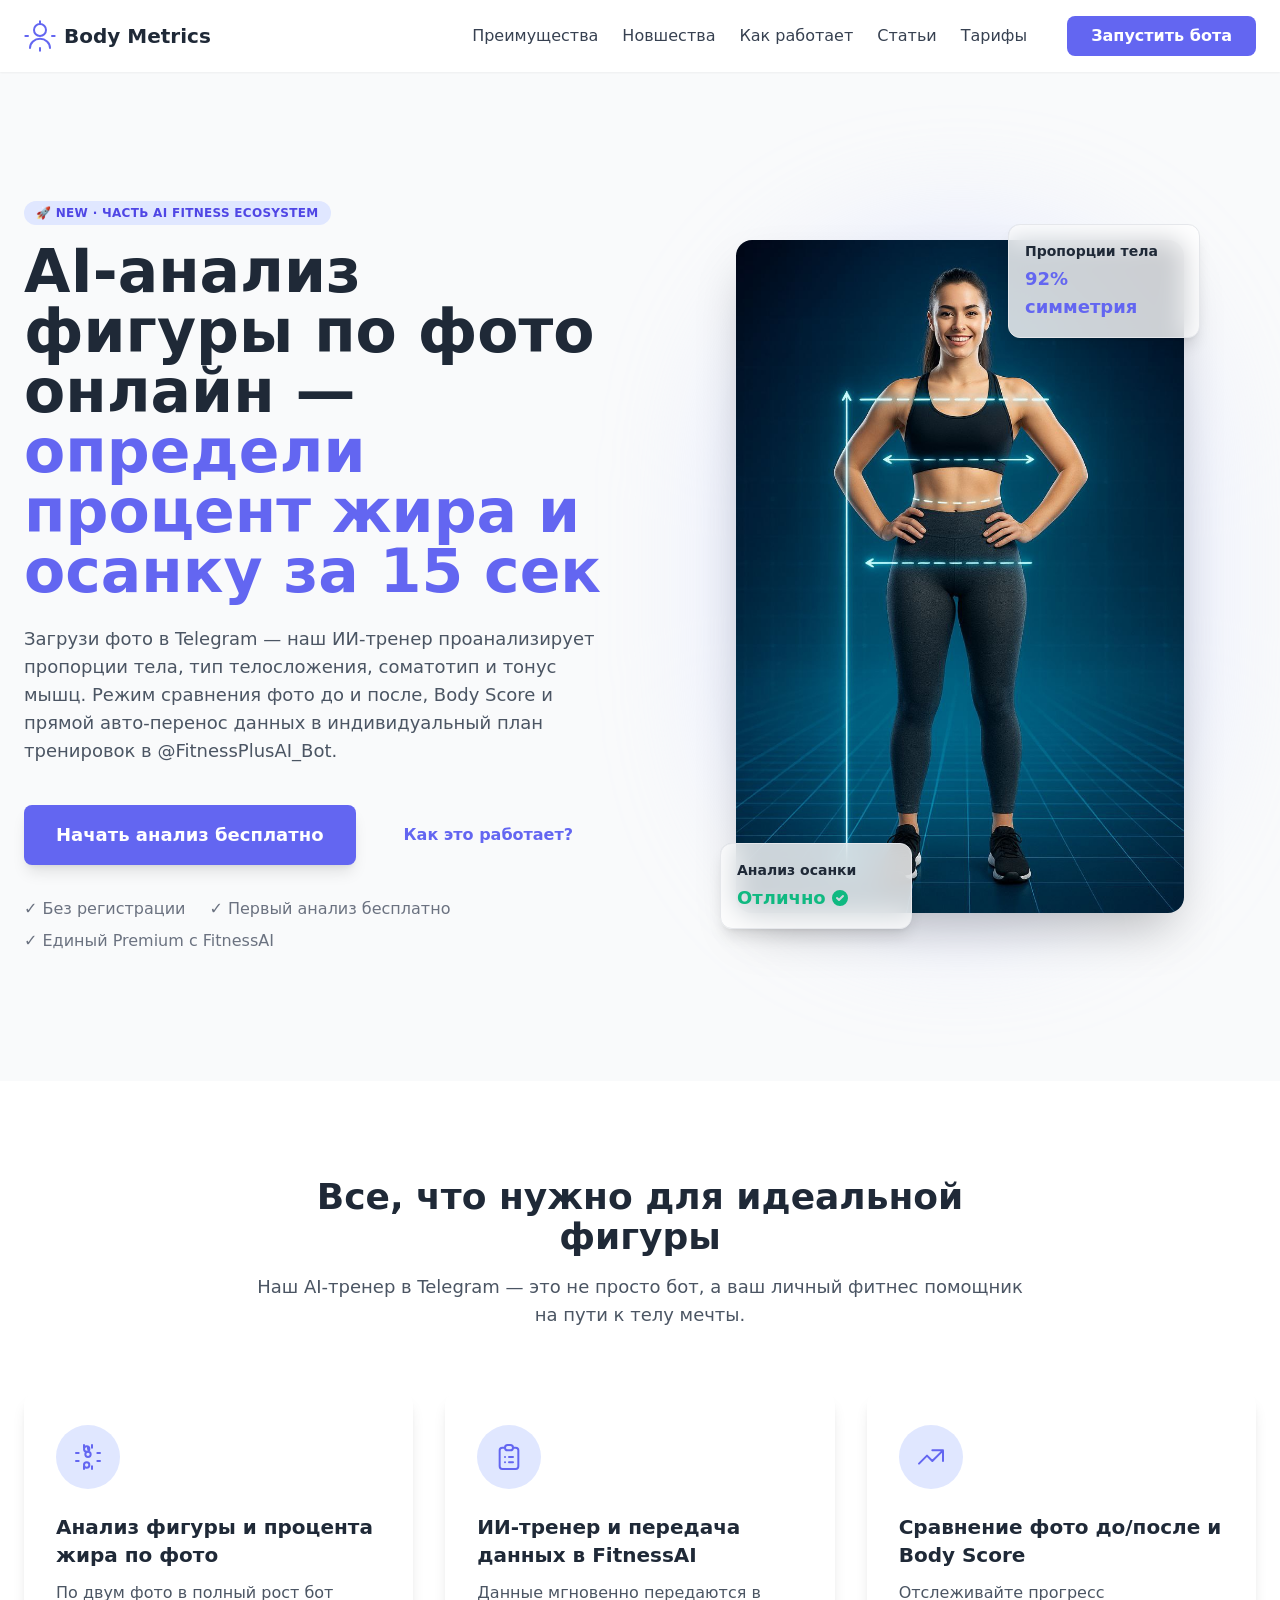
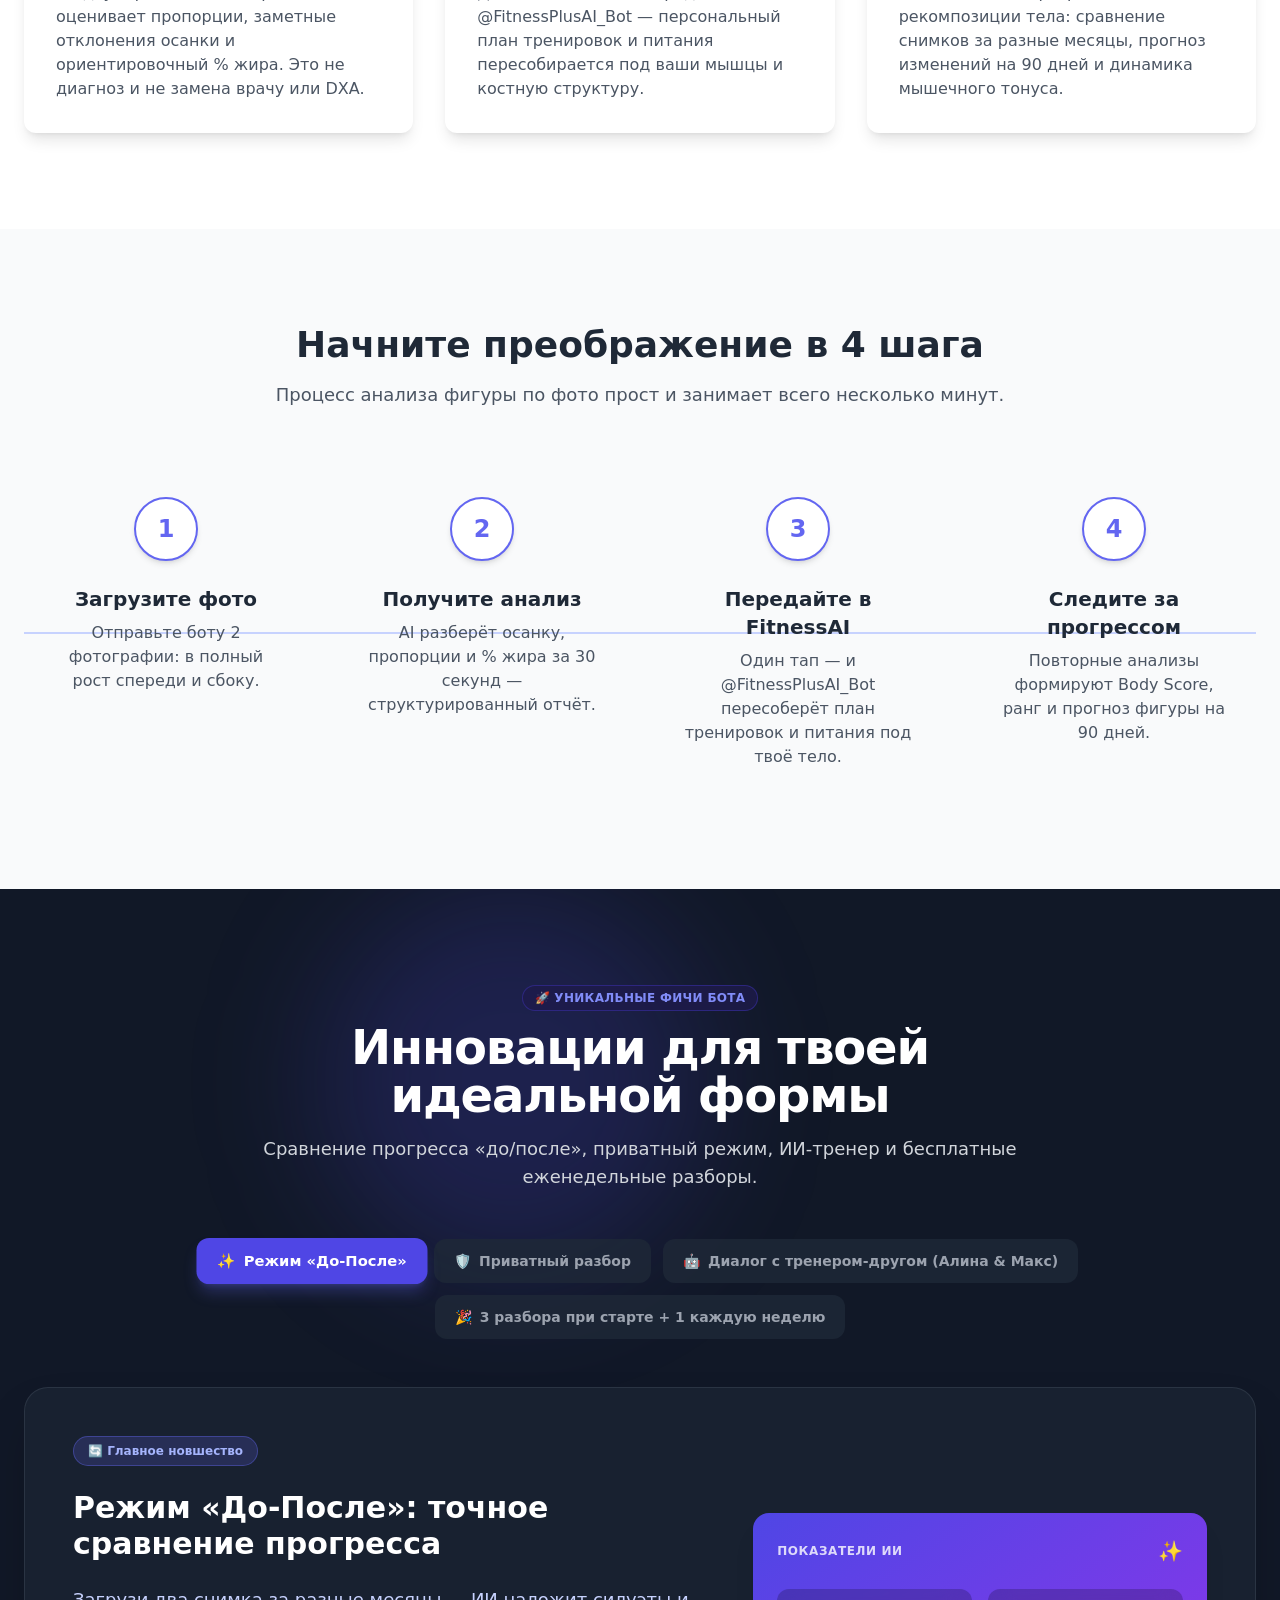
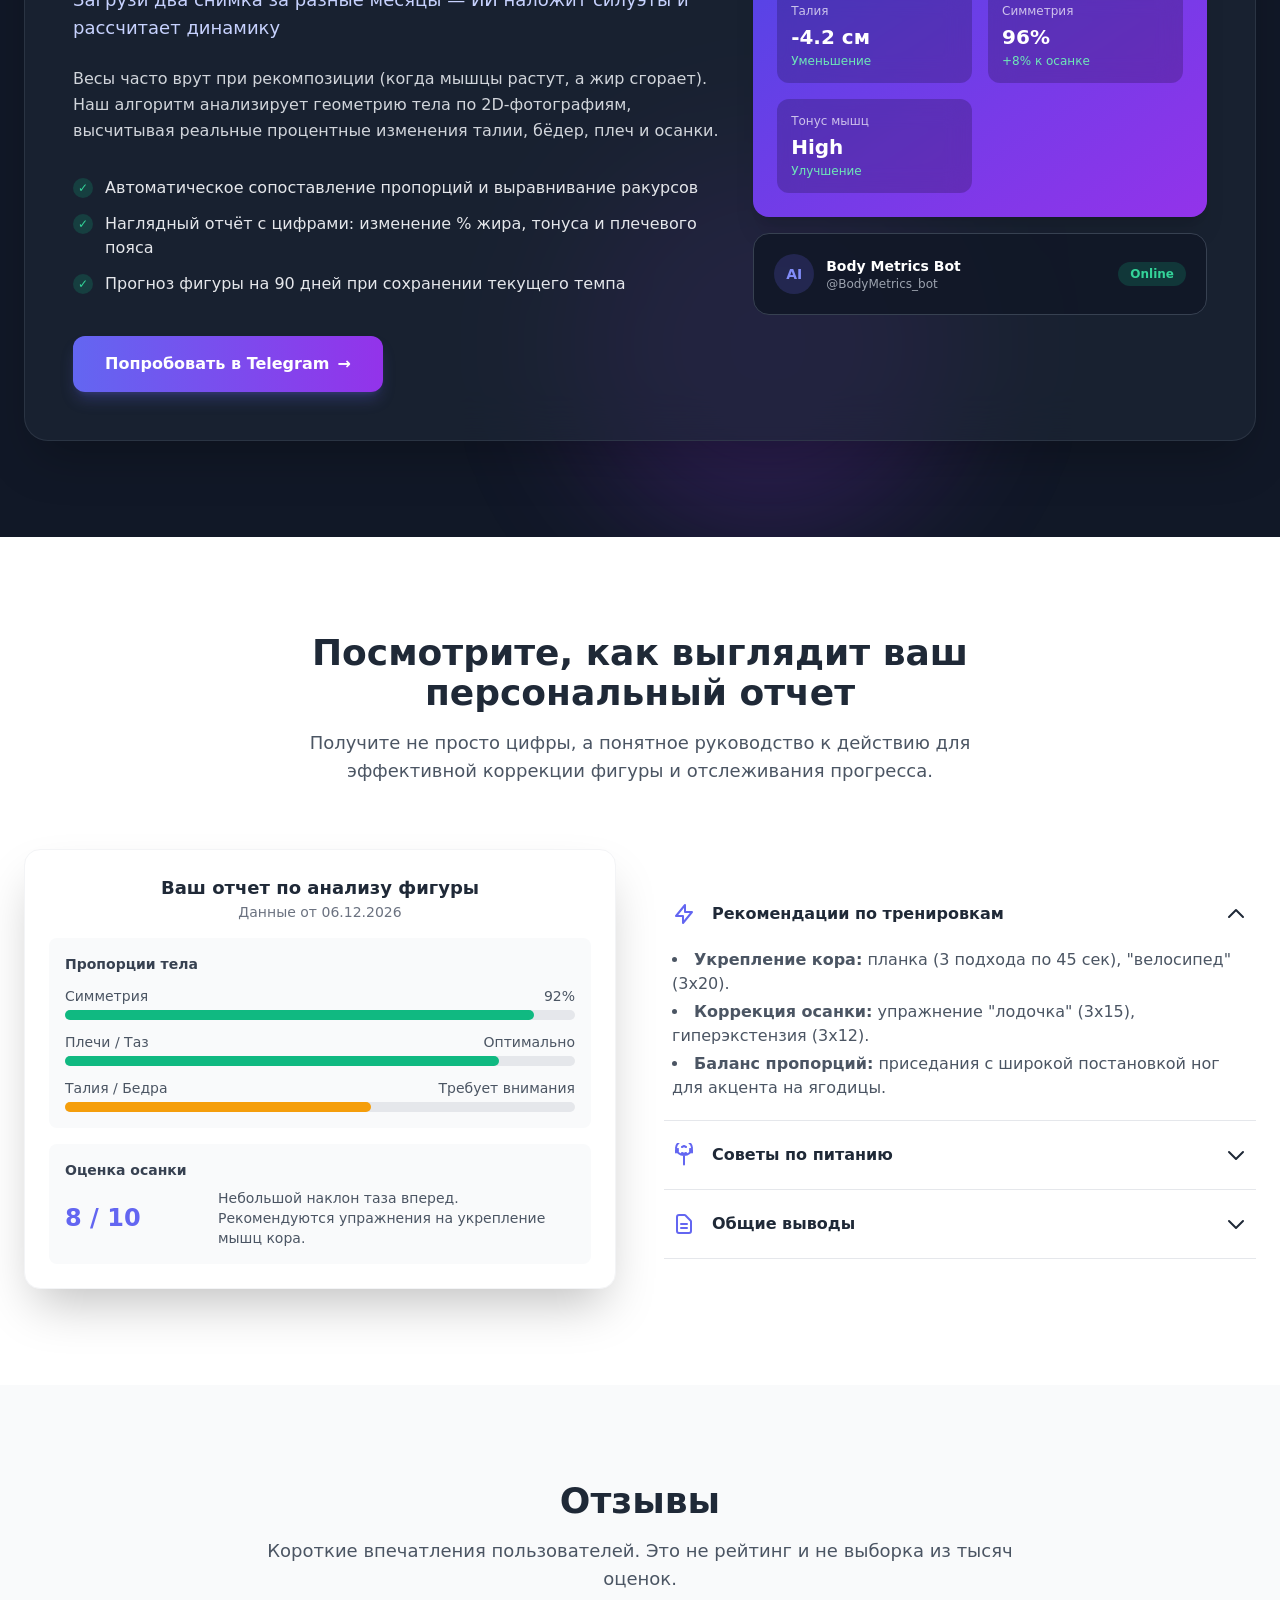
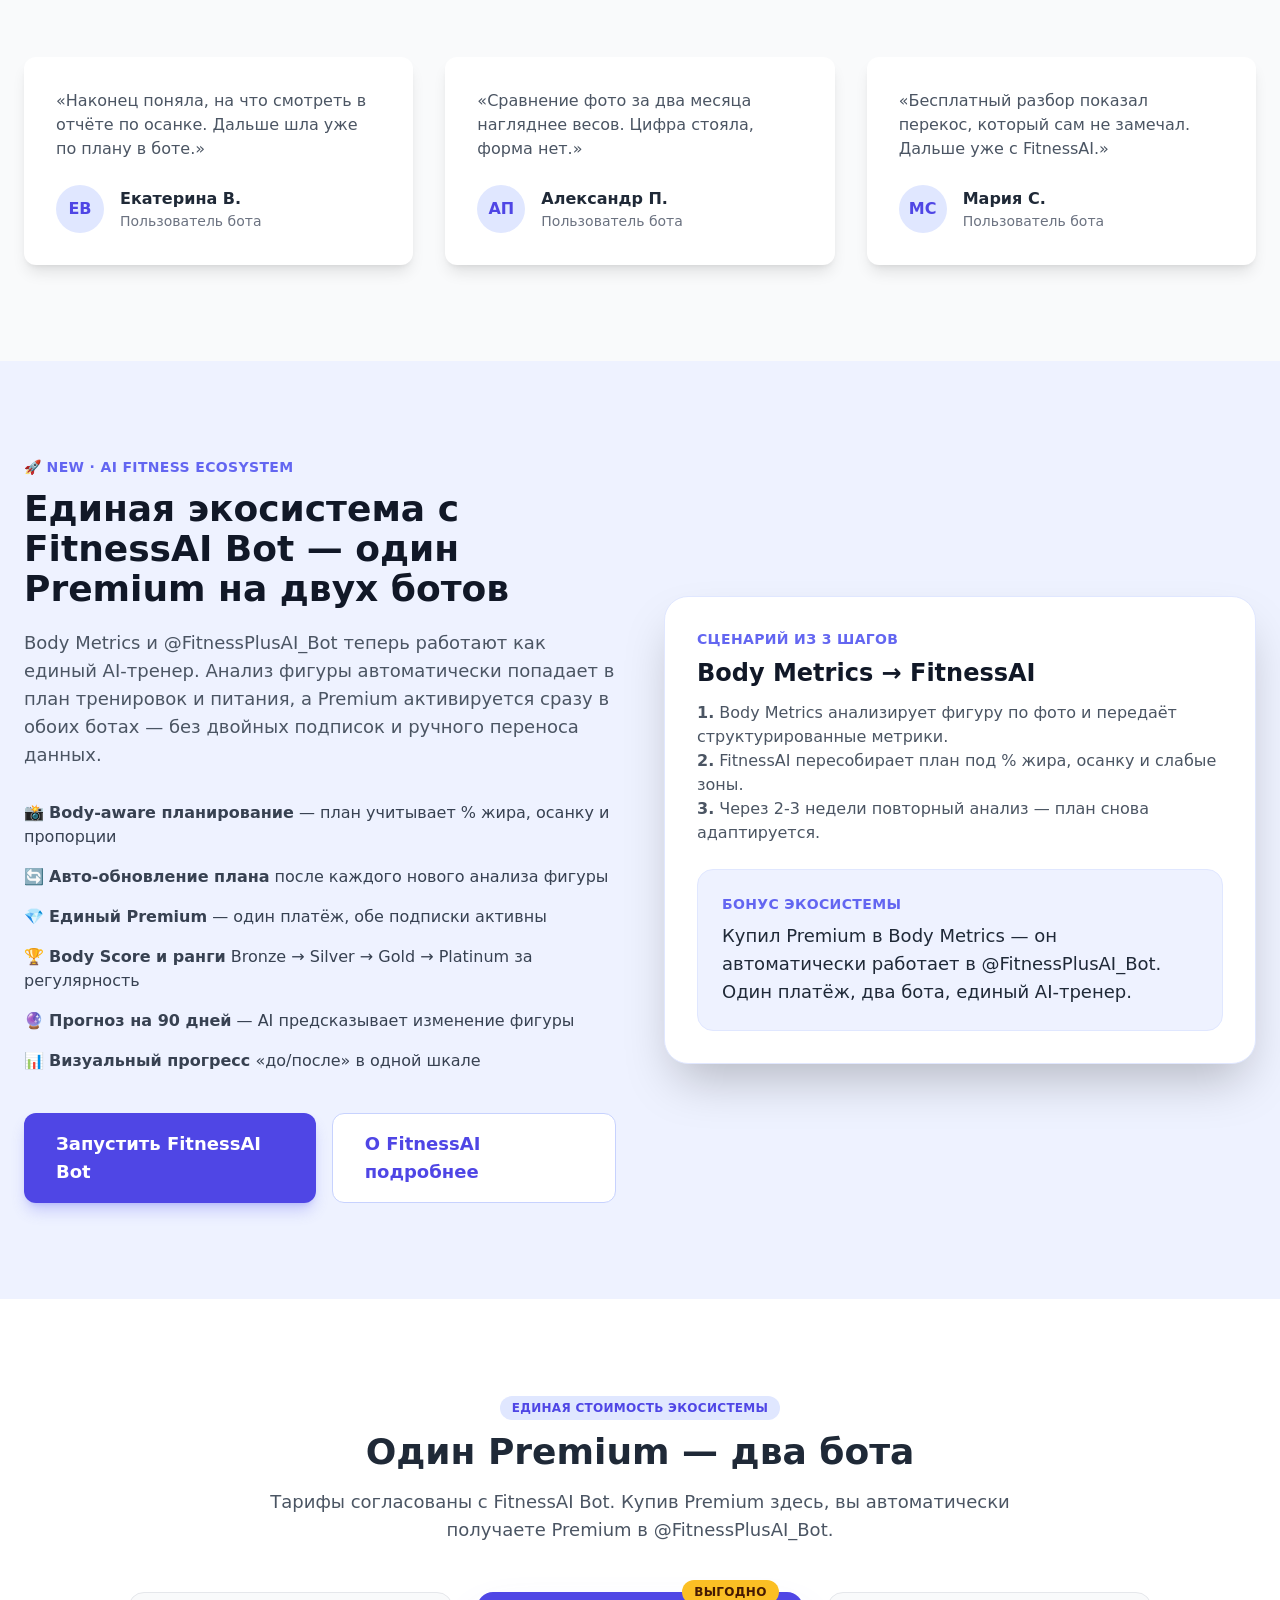
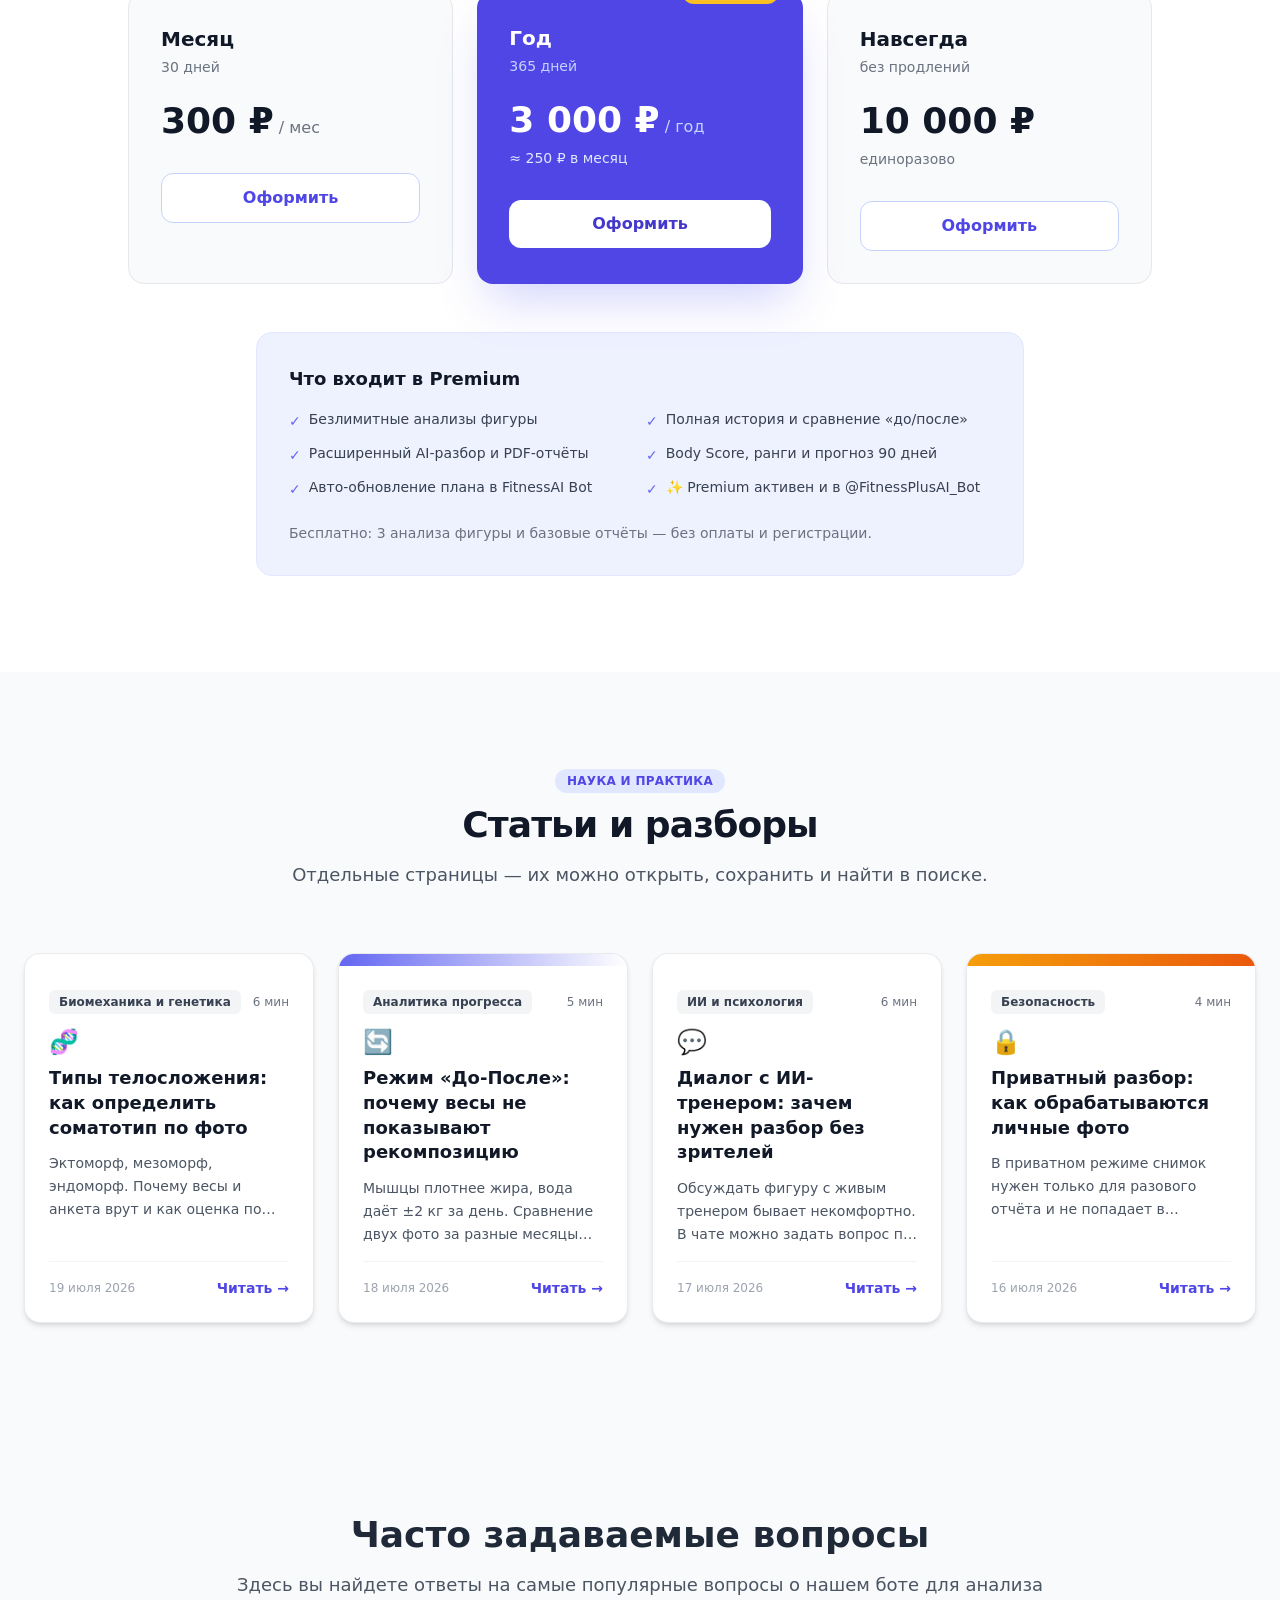
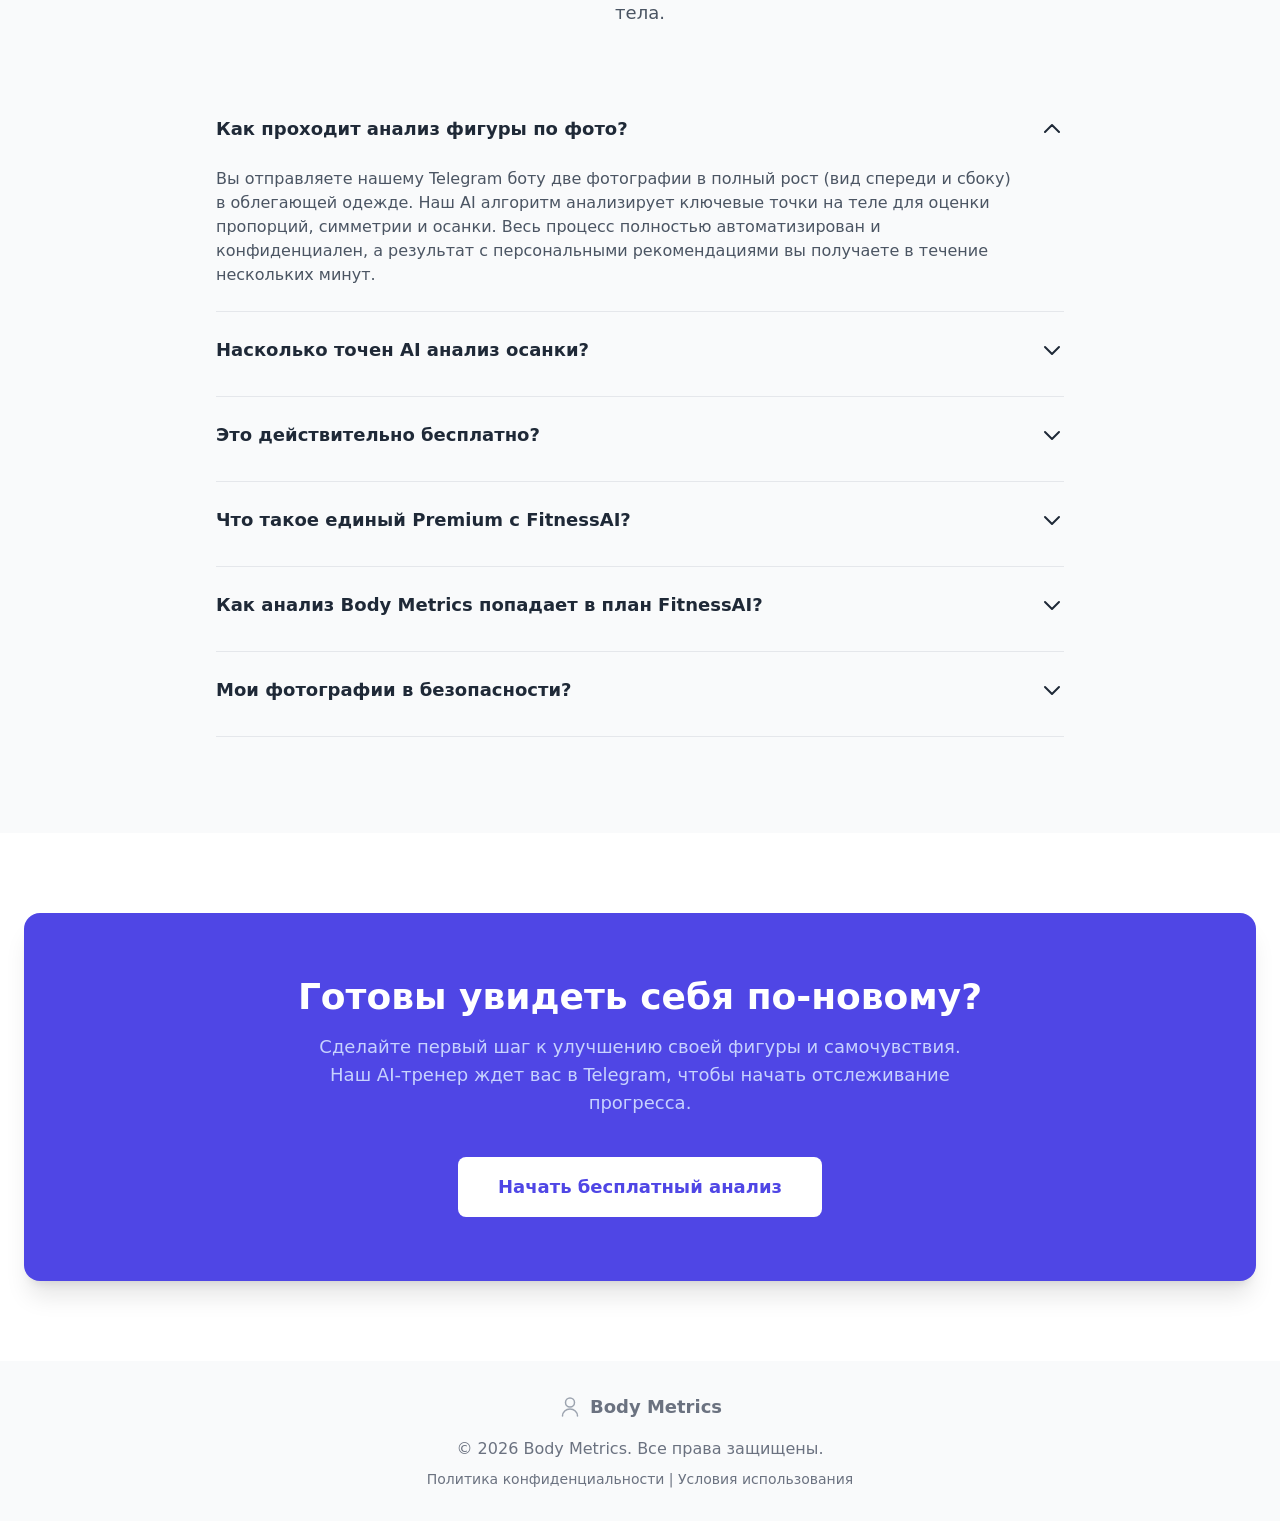
==== commit c58d85b2: "Publish SEO fixes for the Body Metrics landing. Ship crawlable article and legal URLs, drop fake rat" ====
--- a/index.html
+++ b/index.html
@@ -15,25 +15,27 @@
     <link rel="manifest" href="/site.webmanifest">
     <meta name="viewport" content="width=device-width, initial-scale=1.0" />
     
-    <!-- Обязательные meta-теги (SEO & GEO) -->
-    <title>Body Metrics — AI-анализ фигуры по фото онлайн | ИИ-тренер и процент жира в Telegram</title>
-    <meta name="description" content="Бесплатный онлайн AI-анализ фигуры по фото в Telegram. Определите процент жира, тип телосложения, осанку и пропорции тела за 15 секунд. Сравнение фото до и после, ИИ-тренер 24/7.">
-    <meta name="keywords" content="анализ фигуры по фото, определить процент жира по фото, ИИ анализ тела по фотографии, проверить осанку по фото онлайн, определить тип телосложения по фото, сравнение фото до и после тренировок, ИИ тренер телеграм бот, оценка пропорций тела нейросетью, персональный ИИ фитнес тренер, коррекция фигуры, телеграм бот фитнес">
+    <title>Body Metrics — анализ фигуры по фото</title>
+    <meta name="description" content="AI-анализ фигуры в Telegram: процент жира, осанка и соматотип по двум фото. Бесплатный старт, Premium с FitnessAI.">
 
     <!-- Open Graph -->
-    <meta property="og:title" content="Body Metrics — AI-анализ фигуры по фото онлайн × ИИ-тренер">
-    <meta property="og:description" content="Определите процент жира, осанку и соматотип по фото за 15 секунд. Сравнение фото до и после, индивидуальный план тренировок в Telegram.">
-    <meta property="og:image" content="/images/og-preview.jpg">
+    <meta property="og:title" content="Body Metrics — анализ фигуры по фото">
+    <meta property="og:description" content="Ориентировочный разбор фигуры по двум фото в Telegram. Не медицинский диагноз.">
+    <meta property="og:image" content="https://photo.fitness-ai.ru/images/og-preview.png">
+    <meta property="og:image:type" content="image/png">
+    <meta property="og:image:width" content="1200">
+    <meta property="og:image:height" content="630">
+    <meta property="og:image:alt" content="Body Metrics — анализ фигуры по фото">
     <meta property="og:type" content="website">
     <meta property="og:url" content="https://photo.fitness-ai.ru/">
     <meta property="og:locale" content="ru_RU">
-    
+    <meta property="og:site_name" content="Body Metrics">
+
     <!-- Twitter Card -->
-    <meta property="twitter:card" content="summary_large_image">
-    <meta property="twitter:url" content="https://photo.fitness-ai.ru/">
-    <meta property="twitter:title" content="Body Metrics — AI-анализ фигуры по фото в Telegram">
-    <meta property="twitter:description" content="Точный анализ тела по снимку: процент жира, осанка, пропорции и режим до/после.">
-    <meta property="twitter:image" content="/images/og-preview.jpg">
+    <meta name="twitter:card" content="summary_large_image">
+    <meta name="twitter:title" content="Body Metrics — анализ фигуры по фото">
+    <meta name="twitter:description" content="Разбор фигуры по двум фото в Telegram. Бесплатный старт, Premium с FitnessAI.">
+    <meta name="twitter:image" content="https://photo.fitness-ai.ru/images/og-preview.png">
     
     <!-- Canonical URL -->
     <link rel="canonical" href="https://photo.fitness-ai.ru/">
@@ -47,57 +49,46 @@
     <meta name="apple-mobile-web-app-status-bar-style" content="default">
     <meta name="apple-mobile-web-app-title" content="Body Metrics">
     
-    <!-- Preconnect for Performance -->
-    <link rel="preconnect" href="https://aistudiocdn.com">
-    <link rel="dns-prefetch" href="https://aistudiocdn.com">
-
-    <!-- Schema.org разметка (GEO & AI Search Engine Optimization) -->
     <script type="application/ld+json">
     {
       "@context": "https://schema.org",
       "@graph": [
+        {
+          "@type": "Organization",
+          "@id": "https://photo.fitness-ai.ru/#organization",
+          "name": "Body Metrics",
+          "url": "https://photo.fitness-ai.ru/",
+          "logo": "https://photo.fitness-ai.ru/images/og-preview.png",
+          "email": "support@fitness-ai.ru",
+          "sameAs": [
+            "https://t.me/BodyMetrics_bot",
+            "https://fitness-ai.ru/"
+          ]
+        },
+        {
+          "@type": "WebSite",
+          "@id": "https://photo.fitness-ai.ru/#website",
+          "url": "https://photo.fitness-ai.ru/",
+          "name": "Body Metrics",
+          "inLanguage": "ru",
+          "publisher": { "@id": "https://photo.fitness-ai.ru/#organization" }
+        },
         {
           "@type": "SoftwareApplication",
           "@id": "https://photo.fitness-ai.ru/#software",
           "name": "Body Metrics",
           "applicationCategory": "HealthApplication",
           "operatingSystem": "Telegram",
-          "description": "Онлайн AI-сервис и Telegram-бот для анализа фигуры по фото, определения процента жира, оценки осанки, типа телосложения и сравнения фото до и после.",
+          "description": "Telegram-бот ориентировочного анализа фигуры по фото: осанка, пропорции, сравнение до/после.",
+          "url": "https://photo.fitness-ai.ru/",
+          "publisher": { "@id": "https://photo.fitness-ai.ru/#organization" },
           "offers": {
-            "@type": "Offer",
-            "price": "0",
+            "@type": "AggregateOffer",
+            "lowPrice": "0",
+            "highPrice": "10000",
             "priceCurrency": "RUB",
-            "availability": "https://schema.org/InStock"
+            "offerCount": 4
           },
-          "aggregateRating": {
-            "@type": "AggregateRating",
-            "ratingValue": "4.9",
-            "ratingCount": "12500"
-          },
-          "inLanguage": "ru"
-        },
-        {
-          "@type": "Organization",
-          "@id": "https://photo.fitness-ai.ru/#organization",
-          "name": "Body Metrics AI Ecosystem",
-          "url": "https://photo.fitness-ai.ru/",
-          "logo": "https://photo.fitness-ai.ru/images/og-preview.jpg",
-          "areaServed": [
-            {
-              "@type": "Country",
-              "name": "Россия"
-            },
-            {
-              "@type": "Country",
-              "name": "СНГ"
-            }
-          ]
-        },
-        {
-          "@type": "WebSite",
-          "@id": "https://photo.fitness-ai.ru/#website",
-          "url": "https://photo.fitness-ai.ru/",
-          "name": "Body Metrics — AI-анализ фигуры по фото",
           "inLanguage": "ru"
         }
       ]
@@ -116,13 +107,25 @@
       ym(106247423, 'init', {ssr:true, webvisor:true, clickmap:true, ecommerce:"dataLayer", accurateTrackBounce:true, trackLinks:true});
     </script>
     <!-- /Yandex.Metrika counter -->
-  <script type="module" crossorigin src="/assets/index-BsY6YODK.js"></script>
-  <link rel="stylesheet" crossorigin href="/assets/index-CymvtOKw.css">
+  <script type="module" crossorigin src="/assets/index-CqiXjiR8.js"></script>
+  <link rel="stylesheet" crossorigin href="/assets/index-ByD089NX.css">
 </head>
   <body>
     <!-- Yandex.Metrika noscript -->
     <noscript><div><img src="https://mc.yandex.ru/watch/106247423" style="position:absolute; left:-9999px;" alt="" /></div></noscript>
     <!-- /Yandex.Metrika noscript -->
+    <noscript>
+      <p>Body Metrics — анализ фигуры по фото в Telegram. JavaScript нужен для лендинга, статьи открываются и без него.</p>
+      <p><a href="https://t.me/BodyMetrics_bot?start=from_landing">Открыть бота</a></p>
+      <ul>
+        <li><a href="/articles/somatotype-ai-analysis/">Соматотип по фото</a></li>
+        <li><a href="/articles/before-after-progress-tracking/">Сравнение до/после</a></li>
+        <li><a href="/articles/ai-coach-psychological-comfort/">Диалог с ИИ-тренером</a></li>
+        <li><a href="/articles/private-photo-analysis-security/">Приватный разбор</a></li>
+        <li><a href="/privacy.html">Конфиденциальность</a></li>
+        <li><a href="/terms.html">Условия</a></li>
+      </ul>
+    </noscript>
     <div id="root"></div>
   </body>
 </html>
--- a/assets/index-ByD089NX.css
+++ b/assets/index-ByD089NX.css
@@ -0,0 +1 @@
+*,:before,:after{--tw-border-spacing-x: 0;--tw-border-spacing-y: 0;--tw-translate-x: 0;--tw-translate-y: 0;--tw-rotate: 0;--tw-skew-x: 0;--tw-skew-y: 0;--tw-scale-x: 1;--tw-scale-y: 1;--tw-pan-x: ;--tw-pan-y: ;--tw-pinch-zoom: ;--tw-scroll-snap-strictness: proximity;--tw-gradient-from-position: ;--tw-gradient-via-position: ;--tw-gradient-to-position: ;--tw-ordinal: ;--tw-slashed-zero: ;--tw-numeric-figure: ;--tw-numeric-spacing: ;--tw-numeric-fraction: ;--tw-ring-inset: ;--tw-ring-offset-width: 0px;--tw-ring-offset-color: #fff;--tw-ring-color: rgb(59 130 246 / .5);--tw-ring-offset-shadow: 0 0 #0000;--tw-ring-shadow: 0 0 #0000;--tw-shadow: 0 0 #0000;--tw-shadow-colored: 0 0 #0000;--tw-blur: ;--tw-brightness: ;--tw-contrast: ;--tw-grayscale: ;--tw-hue-rotate: ;--tw-invert: ;--tw-saturate: ;--tw-sepia: ;--tw-drop-shadow: ;--tw-backdrop-blur: ;--tw-backdrop-brightness: ;--tw-backdrop-contrast: ;--tw-backdrop-grayscale: ;--tw-backdrop-hue-rotate: ;--tw-backdrop-invert: ;--tw-backdrop-opacity: ;--tw-backdrop-saturate: ;--tw-backdrop-sepia: ;--tw-contain-size: ;--tw-contain-layout: ;--tw-contain-paint: ;--tw-contain-style: }::backdrop{--tw-border-spacing-x: 0;--tw-border-spacing-y: 0;--tw-translate-x: 0;--tw-translate-y: 0;--tw-rotate: 0;--tw-skew-x: 0;--tw-skew-y: 0;--tw-scale-x: 1;--tw-scale-y: 1;--tw-pan-x: ;--tw-pan-y: ;--tw-pinch-zoom: ;--tw-scroll-snap-strictness: proximity;--tw-gradient-from-position: ;--tw-gradient-via-position: ;--tw-gradient-to-position: ;--tw-ordinal: ;--tw-slashed-zero: ;--tw-numeric-figure: ;--tw-numeric-spacing: ;--tw-numeric-fraction: ;--tw-ring-inset: ;--tw-ring-offset-width: 0px;--tw-ring-offset-color: #fff;--tw-ring-color: rgb(59 130 246 / .5);--tw-ring-offset-shadow: 0 0 #0000;--tw-ring-shadow: 0 0 #0000;--tw-shadow: 0 0 #0000;--tw-shadow-colored: 0 0 #0000;--tw-blur: ;--tw-brightness: ;--tw-contrast: ;--tw-grayscale: ;--tw-hue-rotate: ;--tw-invert: ;--tw-saturate: ;--tw-sepia: ;--tw-drop-shadow: ;--tw-backdrop-blur: ;--tw-backdrop-brightness: ;--tw-backdrop-contrast: ;--tw-backdrop-grayscale: ;--tw-backdrop-hue-rotate: ;--tw-backdrop-invert: ;--tw-backdrop-opacity: ;--tw-backdrop-saturate: ;--tw-backdrop-sepia: ;--tw-contain-size: ;--tw-contain-layout: ;--tw-contain-paint: ;--tw-contain-style: }*,:before,:after{box-sizing:border-box;border-width:0;border-style:solid;border-color:#e5e7eb}:before,:after{--tw-content: ""}html,:host{line-height:1.5;-webkit-text-size-adjust:100%;-moz-tab-size:4;-o-tab-size:4;tab-size:4;font-family:ui-sans-serif,system-ui,sans-serif,"Apple Color Emoji","Segoe UI Emoji",Segoe UI Symbol,"Noto Color Emoji";font-feature-settings:normal;font-variation-settings:normal;-webkit-tap-highlight-color:transparent}body{margin:0;line-height:inherit}hr{height:0;color:inherit;border-top-width:1px}abbr:where([title]){-webkit-text-decoration:underline dotted;text-decoration:underline dotted}h1,h2,h3,h4,h5,h6{font-size:inherit;font-weight:inherit}a{color:inherit;text-decoration:inherit}b,strong{font-weight:bolder}code,kbd,samp,pre{font-family:ui-monospace,SFMono-Regular,Menlo,Monaco,Consolas,Liberation Mono,Courier New,monospace;font-feature-settings:normal;font-variation-settings:normal;font-size:1em}small{font-size:80%}sub,sup{font-size:75%;line-height:0;position:relative;vertical-align:baseline}sub{bottom:-.25em}sup{top:-.5em}table{text-indent:0;border-color:inherit;border-collapse:collapse}button,input,optgroup,select,textarea{font-family:inherit;font-feature-settings:inherit;font-variation-settings:inherit;font-size:100%;font-weight:inherit;line-height:inherit;letter-spacing:inherit;color:inherit;margin:0;padding:0}button,select{text-transform:none}button,input:where([type=button]),input:where([type=reset]),input:where([type=submit]){-webkit-appearance:button;background-color:transparent;background-image:none}:-moz-focusring{outline:auto}:-moz-ui-invalid{box-shadow:none}progress{vertical-align:baseline}::-webkit-inner-spin-button,::-webkit-outer-spin-button{height:auto}[type=search]{-webkit-appearance:textfield;outline-offset:-2px}::-webkit-search-decoration{-webkit-appearance:none}::-webkit-file-upload-button{-webkit-appearance:button;font:inherit}summary{display:list-item}blockquote,dl,dd,h1,h2,h3,h4,h5,h6,hr,figure,p,pre{margin:0}fieldset{margin:0;padding:0}legend{padding:0}ol,ul,menu{list-style:none;margin:0;padding:0}dialog{padding:0}textarea{resize:vertical}input::-moz-placeholder,textarea::-moz-placeholder{opacity:1;color:#9ca3af}input::placeholder,textarea::placeholder{opacity:1;color:#9ca3af}button,[role=button]{cursor:pointer}:disabled{cursor:default}img,svg,video,canvas,audio,iframe,embed,object{display:block;vertical-align:middle}img,video{max-width:100%;height:auto}[hidden]:where(:not([hidden=until-found])){display:none}.container{width:100%}@media(min-width:640px){.container{max-width:640px}}@media(min-width:768px){.container{max-width:768px}}@media(min-width:1024px){.container{max-width:1024px}}@media(min-width:1280px){.container{max-width:1280px}}@media(min-width:1536px){.container{max-width:1536px}}.pointer-events-none{pointer-events:none}.absolute{position:absolute}.relative{position:relative}.sticky{position:sticky}.inset-0{top:0;right:0;bottom:0;left:0}.-bottom-4{bottom:-1rem}.-left-4{left:-1rem}.-right-4{right:-1rem}.-top-3{top:-.75rem}.-top-4{top:-1rem}.bottom-0{bottom:0}.left-0{left:0}.left-1\/4{left:25%}.right-1\/4{right:25%}.right-6{right:1.5rem}.top-0{top:0}.top-1\/2{top:50%}.z-10{z-index:10}.z-50{z-index:50}.mx-auto{margin-left:auto;margin-right:auto}.mb-12{margin-bottom:3rem}.mb-16{margin-bottom:4rem}.mb-2{margin-bottom:.5rem}.mb-3{margin-bottom:.75rem}.mb-4{margin-bottom:1rem}.mb-6{margin-bottom:1.5rem}.ml-1{margin-left:.25rem}.ml-4{margin-left:1rem}.ml-6{margin-left:1.5rem}.mr-4{margin-right:1rem}.mt-0\.5{margin-top:.125rem}.mt-1{margin-top:.25rem}.mt-10{margin-top:2.5rem}.mt-12{margin-top:3rem}.mt-2{margin-top:.5rem}.mt-3{margin-top:.75rem}.mt-4{margin-top:1rem}.mt-5{margin-top:1.25rem}.mt-6{margin-top:1.5rem}.mt-8{margin-top:2rem}.line-clamp-3{overflow:hidden;display:-webkit-box;-webkit-box-orient:vertical;-webkit-line-clamp:3}.inline-block{display:inline-block}.flex{display:flex}.inline-flex{display:inline-flex}.grid{display:grid}.hidden{display:none}.h-0\.5{height:.125rem}.h-10{height:2.5rem}.h-12{height:3rem}.h-16{height:4rem}.h-2\.5{height:.625rem}.h-3{height:.75rem}.h-5{height:1.25rem}.h-6{height:1.5rem}.h-7{height:1.75rem}.h-8{height:2rem}.h-96{height:24rem}.h-full{height:100%}.max-h-0{max-height:0px}.max-h-screen{max-height:100vh}.w-10{width:2.5rem}.w-12{width:3rem}.w-16{width:4rem}.w-48{width:12rem}.w-5{width:1.25rem}.w-6{width:1.5rem}.w-8{width:2rem}.w-96{width:24rem}.w-full{width:100%}.min-w-0{min-width:0px}.max-w-2xl{max-width:42rem}.max-w-3xl{max-width:48rem}.max-w-4xl{max-width:56rem}.max-w-5xl{max-width:64rem}.max-w-\[70\%\]{max-width:70%}.max-w-md{max-width:28rem}.max-w-xl{max-width:36rem}.flex-1{flex:1 1 0%}.flex-shrink-0,.shrink-0{flex-shrink:0}.flex-grow{flex-grow:1}.-translate-y-1\/2{--tw-translate-y: -50%;transform:translate(var(--tw-translate-x),var(--tw-translate-y)) rotate(var(--tw-rotate)) skew(var(--tw-skew-x)) skewY(var(--tw-skew-y)) scaleX(var(--tw-scale-x)) scaleY(var(--tw-scale-y))}.-rotate-180{--tw-rotate: -180deg;transform:translate(var(--tw-translate-x),var(--tw-translate-y)) rotate(var(--tw-rotate)) skew(var(--tw-skew-x)) skewY(var(--tw-skew-y)) scaleX(var(--tw-scale-x)) scaleY(var(--tw-scale-y))}.rotate-0{--tw-rotate: 0deg;transform:translate(var(--tw-translate-x),var(--tw-translate-y)) rotate(var(--tw-rotate)) skew(var(--tw-skew-x)) skewY(var(--tw-skew-y)) scaleX(var(--tw-scale-x)) scaleY(var(--tw-scale-y))}.rotate-180{--tw-rotate: 180deg;transform:translate(var(--tw-translate-x),var(--tw-translate-y)) rotate(var(--tw-rotate)) skew(var(--tw-skew-x)) skewY(var(--tw-skew-y)) scaleX(var(--tw-scale-x)) scaleY(var(--tw-scale-y))}.scale-105{--tw-scale-x: 1.05;--tw-scale-y: 1.05;transform:translate(var(--tw-translate-x),var(--tw-translate-y)) rotate(var(--tw-rotate)) skew(var(--tw-skew-x)) skewY(var(--tw-skew-y)) scaleX(var(--tw-scale-x)) scaleY(var(--tw-scale-y))}.transform{transform:translate(var(--tw-translate-x),var(--tw-translate-y)) rotate(var(--tw-rotate)) skew(var(--tw-skew-x)) skewY(var(--tw-skew-y)) scaleX(var(--tw-scale-x)) scaleY(var(--tw-scale-y))}.list-inside{list-style-position:inside}.list-disc{list-style-type:disc}.grid-cols-2{grid-template-columns:repeat(2,minmax(0,1fr))}.flex-col{flex-direction:column}.flex-wrap{flex-wrap:wrap}.items-start{align-items:flex-start}.items-center{align-items:center}.justify-center{justify-content:center}.justify-between{justify-content:space-between}.gap-12{gap:3rem}.gap-2{gap:.5rem}.gap-3{gap:.75rem}.gap-4{gap:1rem}.gap-5{gap:1.25rem}.gap-6{gap:1.5rem}.gap-8{gap:2rem}.gap-x-6{-moz-column-gap:1.5rem;column-gap:1.5rem}.gap-y-2{row-gap:.5rem}.space-x-2>:not([hidden])~:not([hidden]){--tw-space-x-reverse: 0;margin-right:calc(.5rem * var(--tw-space-x-reverse));margin-left:calc(.5rem * calc(1 - var(--tw-space-x-reverse)))}.space-y-1>:not([hidden])~:not([hidden]){--tw-space-y-reverse: 0;margin-top:calc(.25rem * calc(1 - var(--tw-space-y-reverse)));margin-bottom:calc(.25rem * var(--tw-space-y-reverse))}.space-y-3>:not([hidden])~:not([hidden]){--tw-space-y-reverse: 0;margin-top:calc(.75rem * calc(1 - var(--tw-space-y-reverse)));margin-bottom:calc(.75rem * var(--tw-space-y-reverse))}.space-y-4>:not([hidden])~:not([hidden]){--tw-space-y-reverse: 0;margin-top:calc(1rem * calc(1 - var(--tw-space-y-reverse)));margin-bottom:calc(1rem * var(--tw-space-y-reverse))}.space-y-6>:not([hidden])~:not([hidden]){--tw-space-y-reverse: 0;margin-top:calc(1.5rem * calc(1 - var(--tw-space-y-reverse)));margin-bottom:calc(1.5rem * var(--tw-space-y-reverse))}.overflow-hidden{overflow:hidden}.whitespace-nowrap{white-space:nowrap}.rounded-2xl{border-radius:1rem}.rounded-3xl{border-radius:1.5rem}.rounded-full{border-radius:9999px}.rounded-lg{border-radius:.5rem}.rounded-md{border-radius:.375rem}.rounded-xl{border-radius:.75rem}.border{border-width:1px}.border-2{border-width:2px}.border-b{border-bottom-width:1px}.border-t{border-top-width:1px}.border-gray-100{--tw-border-opacity: 1;border-color:rgb(243 244 246 / var(--tw-border-opacity, 1))}.border-gray-200{--tw-border-opacity: 1;border-color:rgb(229 231 235 / var(--tw-border-opacity, 1))}.border-gray-200\/80{border-color:#e5e7ebcc}.border-gray-700{--tw-border-opacity: 1;border-color:rgb(55 65 81 / var(--tw-border-opacity, 1))}.border-gray-700\/60{border-color:#37415199}.border-indigo-100{--tw-border-opacity: 1;border-color:rgb(224 231 255 / var(--tw-border-opacity, 1))}.border-indigo-200{--tw-border-opacity: 1;border-color:rgb(199 210 254 / var(--tw-border-opacity, 1))}.border-indigo-500{--tw-border-opacity: 1;border-color:rgb(99 102 241 / var(--tw-border-opacity, 1))}.border-indigo-500\/40{border-color:#6366f166}.border-indigo-800\/60{border-color:#3730a399}.bg-amber-400{--tw-bg-opacity: 1;background-color:rgb(251 191 36 / var(--tw-bg-opacity, 1))}.bg-amber-500{--tw-bg-opacity: 1;background-color:rgb(245 158 11 / var(--tw-bg-opacity, 1))}.bg-black\/20{background-color:#0003}.bg-emerald-500{--tw-bg-opacity: 1;background-color:rgb(16 185 129 / var(--tw-bg-opacity, 1))}.bg-emerald-500\/20{background-color:#10b98133}.bg-gray-100{--tw-bg-opacity: 1;background-color:rgb(243 244 246 / var(--tw-bg-opacity, 1))}.bg-gray-200{--tw-bg-opacity: 1;background-color:rgb(229 231 235 / var(--tw-bg-opacity, 1))}.bg-gray-50{--tw-bg-opacity: 1;background-color:rgb(249 250 251 / var(--tw-bg-opacity, 1))}.bg-gray-800\/60{background-color:#1f293799}.bg-gray-800\/80{background-color:#1f2937cc}.bg-gray-900{--tw-bg-opacity: 1;background-color:rgb(17 24 39 / var(--tw-bg-opacity, 1))}.bg-gray-900\/90{background-color:#111827e6}.bg-indigo-100{--tw-bg-opacity: 1;background-color:rgb(224 231 255 / var(--tw-bg-opacity, 1))}.bg-indigo-200{--tw-bg-opacity: 1;background-color:rgb(199 210 254 / var(--tw-bg-opacity, 1))}.bg-indigo-50{--tw-bg-opacity: 1;background-color:rgb(238 242 255 / var(--tw-bg-opacity, 1))}.bg-indigo-500{--tw-bg-opacity: 1;background-color:rgb(99 102 241 / var(--tw-bg-opacity, 1))}.bg-indigo-500\/20{background-color:#6366f133}.bg-indigo-600{--tw-bg-opacity: 1;background-color:rgb(79 70 229 / var(--tw-bg-opacity, 1))}.bg-indigo-600\/20{background-color:#4f46e533}.bg-indigo-950\/80{background-color:#1e1b4bcc}.bg-purple-600\/20{background-color:#9333ea33}.bg-white{--tw-bg-opacity: 1;background-color:rgb(255 255 255 / var(--tw-bg-opacity, 1))}.bg-white\/80{background-color:#fffc}.bg-gradient-to-br{background-image:linear-gradient(to bottom right,var(--tw-gradient-stops))}.bg-gradient-to-r{background-image:linear-gradient(to right,var(--tw-gradient-stops))}.from-amber-500{--tw-gradient-from: #f59e0b var(--tw-gradient-from-position);--tw-gradient-to: rgb(245 158 11 / 0) var(--tw-gradient-to-position);--tw-gradient-stops: var(--tw-gradient-from), var(--tw-gradient-to)}.from-blue-600{--tw-gradient-from: #2563eb var(--tw-gradient-from-position);--tw-gradient-to: rgb(37 99 235 / 0) var(--tw-gradient-to-position);--tw-gradient-stops: var(--tw-gradient-from), var(--tw-gradient-to)}.from-emerald-600{--tw-gradient-from: #059669 var(--tw-gradient-from-position);--tw-gradient-to: rgb(5 150 105 / 0) var(--tw-gradient-to-position);--tw-gradient-stops: var(--tw-gradient-from), var(--tw-gradient-to)}.from-indigo-500{--tw-gradient-from: #6366f1 var(--tw-gradient-from-position);--tw-gradient-to: rgb(99 102 241 / 0) var(--tw-gradient-to-position);--tw-gradient-stops: var(--tw-gradient-from), var(--tw-gradient-to)}.from-indigo-600{--tw-gradient-from: #4f46e5 var(--tw-gradient-from-position);--tw-gradient-to: rgb(79 70 229 / 0) var(--tw-gradient-to-position);--tw-gradient-stops: var(--tw-gradient-from), var(--tw-gradient-to)}.to-indigo-600{--tw-gradient-to: #4f46e5 var(--tw-gradient-to-position)}.to-orange-600{--tw-gradient-to: #ea580c var(--tw-gradient-to-position)}.to-purple-600{--tw-gradient-to: #9333ea var(--tw-gradient-to-position)}.to-teal-600{--tw-gradient-to: #0d9488 var(--tw-gradient-to-position)}.p-3\.5{padding:.875rem}.p-4{padding:1rem}.p-5{padding:1.25rem}.p-6{padding:1.5rem}.p-8{padding:2rem}.px-10{padding-left:2.5rem;padding-right:2.5rem}.px-2{padding-left:.5rem;padding-right:.5rem}.px-2\.5{padding-left:.625rem;padding-right:.625rem}.px-3{padding-left:.75rem;padding-right:.75rem}.px-3\.5{padding-left:.875rem;padding-right:.875rem}.px-4{padding-left:1rem;padding-right:1rem}.px-5{padding-left:1.25rem;padding-right:1.25rem}.px-6{padding-left:1.5rem;padding-right:1.5rem}.px-8{padding-left:2rem;padding-right:2rem}.py-1{padding-top:.25rem;padding-bottom:.25rem}.py-1\.5{padding-top:.375rem;padding-bottom:.375rem}.py-16{padding-top:4rem;padding-bottom:4rem}.py-2{padding-top:.5rem;padding-bottom:.5rem}.py-20{padding-top:5rem;padding-bottom:5rem}.py-3{padding-top:.75rem;padding-bottom:.75rem}.py-4{padding-top:1rem;padding-bottom:1rem}.py-5{padding-top:1.25rem;padding-bottom:1.25rem}.py-6{padding-top:1.5rem;padding-bottom:1.5rem}.py-8{padding-top:2rem;padding-bottom:2rem}.pb-5{padding-bottom:1.25rem}.pr-12{padding-right:3rem}.pt-2{padding-top:.5rem}.pt-4{padding-top:1rem}.text-left{text-align:left}.text-center{text-align:center}.font-sans{font-family:ui-sans-serif,system-ui,sans-serif,"Apple Color Emoji","Segoe UI Emoji",Segoe UI Symbol,"Noto Color Emoji"}.text-2xl{font-size:1.5rem;line-height:2rem}.text-3xl{font-size:1.875rem;line-height:2.25rem}.text-4xl{font-size:2.25rem;line-height:2.5rem}.text-base{font-size:1rem;line-height:1.5rem}.text-lg{font-size:1.125rem;line-height:1.75rem}.text-sm{font-size:.875rem;line-height:1.25rem}.text-xl{font-size:1.25rem;line-height:1.75rem}.text-xs{font-size:.75rem;line-height:1rem}.font-bold{font-weight:700}.font-extrabold{font-weight:800}.font-medium{font-weight:500}.font-semibold{font-weight:600}.uppercase{text-transform:uppercase}.leading-relaxed{line-height:1.625}.leading-snug{line-height:1.375}.leading-tight{line-height:1.25}.tracking-tight{letter-spacing:-.025em}.tracking-wide{letter-spacing:.025em}.tracking-wider{letter-spacing:.05em}.text-amber-950{--tw-text-opacity: 1;color:rgb(69 26 3 / var(--tw-text-opacity, 1))}.text-emerald-300{--tw-text-opacity: 1;color:rgb(110 231 183 / var(--tw-text-opacity, 1))}.text-emerald-400{--tw-text-opacity: 1;color:rgb(52 211 153 / var(--tw-text-opacity, 1))}.text-emerald-500{--tw-text-opacity: 1;color:rgb(16 185 129 / var(--tw-text-opacity, 1))}.text-gray-200{--tw-text-opacity: 1;color:rgb(229 231 235 / var(--tw-text-opacity, 1))}.text-gray-300{--tw-text-opacity: 1;color:rgb(209 213 219 / var(--tw-text-opacity, 1))}.text-gray-400{--tw-text-opacity: 1;color:rgb(156 163 175 / var(--tw-text-opacity, 1))}.text-gray-500{--tw-text-opacity: 1;color:rgb(107 114 128 / var(--tw-text-opacity, 1))}.text-gray-600{--tw-text-opacity: 1;color:rgb(75 85 99 / var(--tw-text-opacity, 1))}.text-gray-700{--tw-text-opacity: 1;color:rgb(55 65 81 / var(--tw-text-opacity, 1))}.text-gray-800{--tw-text-opacity: 1;color:rgb(31 41 55 / var(--tw-text-opacity, 1))}.text-gray-900{--tw-text-opacity: 1;color:rgb(17 24 39 / var(--tw-text-opacity, 1))}.text-indigo-100{--tw-text-opacity: 1;color:rgb(224 231 255 / var(--tw-text-opacity, 1))}.text-indigo-200{--tw-text-opacity: 1;color:rgb(199 210 254 / var(--tw-text-opacity, 1))}.text-indigo-300{--tw-text-opacity: 1;color:rgb(165 180 252 / var(--tw-text-opacity, 1))}.text-indigo-400{--tw-text-opacity: 1;color:rgb(129 140 248 / var(--tw-text-opacity, 1))}.text-indigo-500{--tw-text-opacity: 1;color:rgb(99 102 241 / var(--tw-text-opacity, 1))}.text-indigo-600{--tw-text-opacity: 1;color:rgb(79 70 229 / var(--tw-text-opacity, 1))}.text-indigo-700{--tw-text-opacity: 1;color:rgb(67 56 202 / var(--tw-text-opacity, 1))}.text-white{--tw-text-opacity: 1;color:rgb(255 255 255 / var(--tw-text-opacity, 1))}.text-white\/70{color:#ffffffb3}.opacity-50{opacity:.5}.opacity-80{opacity:.8}.shadow-2xl{--tw-shadow: 0 25px 50px -12px rgb(0 0 0 / .25);--tw-shadow-colored: 0 25px 50px -12px var(--tw-shadow-color);box-shadow:var(--tw-ring-offset-shadow, 0 0 #0000),var(--tw-ring-shadow, 0 0 #0000),var(--tw-shadow)}.shadow-lg{--tw-shadow: 0 10px 15px -3px rgb(0 0 0 / .1), 0 4px 6px -4px rgb(0 0 0 / .1);--tw-shadow-colored: 0 10px 15px -3px var(--tw-shadow-color), 0 4px 6px -4px var(--tw-shadow-color);box-shadow:var(--tw-ring-offset-shadow, 0 0 #0000),var(--tw-ring-shadow, 0 0 #0000),var(--tw-shadow)}.shadow-md{--tw-shadow: 0 4px 6px -1px rgb(0 0 0 / .1), 0 2px 4px -2px rgb(0 0 0 / .1);--tw-shadow-colored: 0 4px 6px -1px var(--tw-shadow-color), 0 2px 4px -2px var(--tw-shadow-color);box-shadow:var(--tw-ring-offset-shadow, 0 0 #0000),var(--tw-ring-shadow, 0 0 #0000),var(--tw-shadow)}.shadow-sm{--tw-shadow: 0 1px 2px 0 rgb(0 0 0 / .05);--tw-shadow-colored: 0 1px 2px 0 var(--tw-shadow-color);box-shadow:var(--tw-ring-offset-shadow, 0 0 #0000),var(--tw-ring-shadow, 0 0 #0000),var(--tw-shadow)}.shadow-xl{--tw-shadow: 0 20px 25px -5px rgb(0 0 0 / .1), 0 8px 10px -6px rgb(0 0 0 / .1);--tw-shadow-colored: 0 20px 25px -5px var(--tw-shadow-color), 0 8px 10px -6px var(--tw-shadow-color);box-shadow:var(--tw-ring-offset-shadow, 0 0 #0000),var(--tw-ring-shadow, 0 0 #0000),var(--tw-shadow)}.shadow-indigo-500\/25{--tw-shadow-color: rgb(99 102 241 / .25);--tw-shadow: var(--tw-shadow-colored)}.shadow-indigo-500\/30{--tw-shadow-color: rgb(99 102 241 / .3);--tw-shadow: var(--tw-shadow-colored)}.blur-3xl{--tw-blur: blur(64px);filter:var(--tw-blur) var(--tw-brightness) var(--tw-contrast) var(--tw-grayscale) var(--tw-hue-rotate) var(--tw-invert) var(--tw-saturate) var(--tw-sepia) var(--tw-drop-shadow)}.filter{filter:var(--tw-blur) var(--tw-brightness) var(--tw-contrast) var(--tw-grayscale) var(--tw-hue-rotate) var(--tw-invert) var(--tw-saturate) var(--tw-sepia) var(--tw-drop-shadow)}.backdrop-blur-md{--tw-backdrop-blur: blur(12px);-webkit-backdrop-filter:var(--tw-backdrop-blur) var(--tw-backdrop-brightness) var(--tw-backdrop-contrast) var(--tw-backdrop-grayscale) var(--tw-backdrop-hue-rotate) var(--tw-backdrop-invert) var(--tw-backdrop-opacity) var(--tw-backdrop-saturate) var(--tw-backdrop-sepia);backdrop-filter:var(--tw-backdrop-blur) var(--tw-backdrop-brightness) var(--tw-backdrop-contrast) var(--tw-backdrop-grayscale) var(--tw-backdrop-hue-rotate) var(--tw-backdrop-invert) var(--tw-backdrop-opacity) var(--tw-backdrop-saturate) var(--tw-backdrop-sepia)}.backdrop-blur-xl{--tw-backdrop-blur: blur(24px);-webkit-backdrop-filter:var(--tw-backdrop-blur) var(--tw-backdrop-brightness) var(--tw-backdrop-contrast) var(--tw-backdrop-grayscale) var(--tw-backdrop-hue-rotate) var(--tw-backdrop-invert) var(--tw-backdrop-opacity) var(--tw-backdrop-saturate) var(--tw-backdrop-sepia);backdrop-filter:var(--tw-backdrop-blur) var(--tw-backdrop-brightness) var(--tw-backdrop-contrast) var(--tw-backdrop-grayscale) var(--tw-backdrop-hue-rotate) var(--tw-backdrop-invert) var(--tw-backdrop-opacity) var(--tw-backdrop-saturate) var(--tw-backdrop-sepia)}.transition{transition-property:color,background-color,border-color,text-decoration-color,fill,stroke,opacity,box-shadow,transform,filter,backdrop-filter;transition-timing-function:cubic-bezier(.4,0,.2,1);transition-duration:.15s}.transition-all{transition-property:all;transition-timing-function:cubic-bezier(.4,0,.2,1);transition-duration:.15s}.transition-colors{transition-property:color,background-color,border-color,text-decoration-color,fill,stroke;transition-timing-function:cubic-bezier(.4,0,.2,1);transition-duration:.15s}.transition-transform{transition-property:transform;transition-timing-function:cubic-bezier(.4,0,.2,1);transition-duration:.15s}.duration-200{transition-duration:.2s}.duration-300{transition-duration:.3s}.duration-500{transition-duration:.5s}.hover\:-translate-y-2:hover{--tw-translate-y: -.5rem;transform:translate(var(--tw-translate-x),var(--tw-translate-y)) rotate(var(--tw-rotate)) skew(var(--tw-skew-x)) skewY(var(--tw-skew-y)) scaleX(var(--tw-scale-x)) scaleY(var(--tw-scale-y))}.hover\:border-indigo-400:hover{--tw-border-opacity: 1;border-color:rgb(129 140 248 / var(--tw-border-opacity, 1))}.hover\:bg-gray-50:hover{--tw-bg-opacity: 1;background-color:rgb(249 250 251 / var(--tw-bg-opacity, 1))}.hover\:bg-gray-800:hover{--tw-bg-opacity: 1;background-color:rgb(31 41 55 / var(--tw-bg-opacity, 1))}.hover\:bg-indigo-100:hover{--tw-bg-opacity: 1;background-color:rgb(224 231 255 / var(--tw-bg-opacity, 1))}.hover\:bg-indigo-50:hover{--tw-bg-opacity: 1;background-color:rgb(238 242 255 / var(--tw-bg-opacity, 1))}.hover\:bg-indigo-600:hover{--tw-bg-opacity: 1;background-color:rgb(79 70 229 / var(--tw-bg-opacity, 1))}.hover\:bg-indigo-700:hover{--tw-bg-opacity: 1;background-color:rgb(67 56 202 / var(--tw-bg-opacity, 1))}.hover\:from-indigo-600:hover{--tw-gradient-from: #4f46e5 var(--tw-gradient-from-position);--tw-gradient-to: rgb(79 70 229 / 0) var(--tw-gradient-to-position);--tw-gradient-stops: var(--tw-gradient-from), var(--tw-gradient-to)}.hover\:to-purple-700:hover{--tw-gradient-to: #7e22ce var(--tw-gradient-to-position)}.hover\:text-indigo-500:hover{--tw-text-opacity: 1;color:rgb(99 102 241 / var(--tw-text-opacity, 1))}.hover\:text-white:hover{--tw-text-opacity: 1;color:rgb(255 255 255 / var(--tw-text-opacity, 1))}.hover\:shadow-2xl:hover{--tw-shadow: 0 25px 50px -12px rgb(0 0 0 / .25);--tw-shadow-colored: 0 25px 50px -12px var(--tw-shadow-color);box-shadow:var(--tw-ring-offset-shadow, 0 0 #0000),var(--tw-ring-shadow, 0 0 #0000),var(--tw-shadow)}.hover\:shadow-xl:hover{--tw-shadow: 0 20px 25px -5px rgb(0 0 0 / .1), 0 8px 10px -6px rgb(0 0 0 / .1);--tw-shadow-colored: 0 20px 25px -5px var(--tw-shadow-color), 0 8px 10px -6px var(--tw-shadow-color);box-shadow:var(--tw-ring-offset-shadow, 0 0 #0000),var(--tw-ring-shadow, 0 0 #0000),var(--tw-shadow)}.group:hover .group-hover\:text-indigo-600{--tw-text-opacity: 1;color:rgb(79 70 229 / var(--tw-text-opacity, 1))}@media(min-width:640px){.sm\:w-auto{width:auto}.sm\:grid-cols-2{grid-template-columns:repeat(2,minmax(0,1fr))}.sm\:flex-row{flex-direction:row}.sm\:p-12{padding:3rem}.sm\:p-6{padding:1.5rem}.sm\:px-6{padding-left:1.5rem;padding-right:1.5rem}.sm\:py-24{padding-top:6rem;padding-bottom:6rem}.sm\:py-4{padding-top:1rem;padding-bottom:1rem}.sm\:text-3xl{font-size:1.875rem;line-height:2.25rem}.sm\:text-4xl{font-size:2.25rem;line-height:2.5rem}.sm\:text-5xl{font-size:3rem;line-height:1}}@media(min-width:768px){.md\:flex{display:flex}.md\:hidden{display:none}.md\:grid-cols-2{grid-template-columns:repeat(2,minmax(0,1fr))}.md\:grid-cols-3{grid-template-columns:repeat(3,minmax(0,1fr))}}@media(min-width:1024px){.lg\:col-span-5{grid-column:span 5 / span 5}.lg\:col-span-7{grid-column:span 7 / span 7}.lg\:mx-0{margin-left:0;margin-right:0}.lg\:block{display:block}.lg\:max-w-none{max-width:none}.lg\:grid-cols-12{grid-template-columns:repeat(12,minmax(0,1fr))}.lg\:grid-cols-2{grid-template-columns:repeat(2,minmax(0,1fr))}.lg\:grid-cols-3{grid-template-columns:repeat(3,minmax(0,1fr))}.lg\:grid-cols-4{grid-template-columns:repeat(4,minmax(0,1fr))}.lg\:justify-start{justify-content:flex-start}.lg\:gap-5{gap:1.25rem}.lg\:gap-8{gap:2rem}.lg\:px-6{padding-left:1.5rem;padding-right:1.5rem}.lg\:py-32{padding-top:8rem;padding-bottom:8rem}.lg\:text-left{text-align:left}.lg\:text-5xl{font-size:3rem;line-height:1}.lg\:text-6xl{font-size:3.75rem;line-height:1}.lg\:text-base{font-size:1rem;line-height:1.5rem}}@media(min-width:1280px){.xl\:gap-10{gap:2.5rem}.xl\:gap-6{gap:1.5rem}}
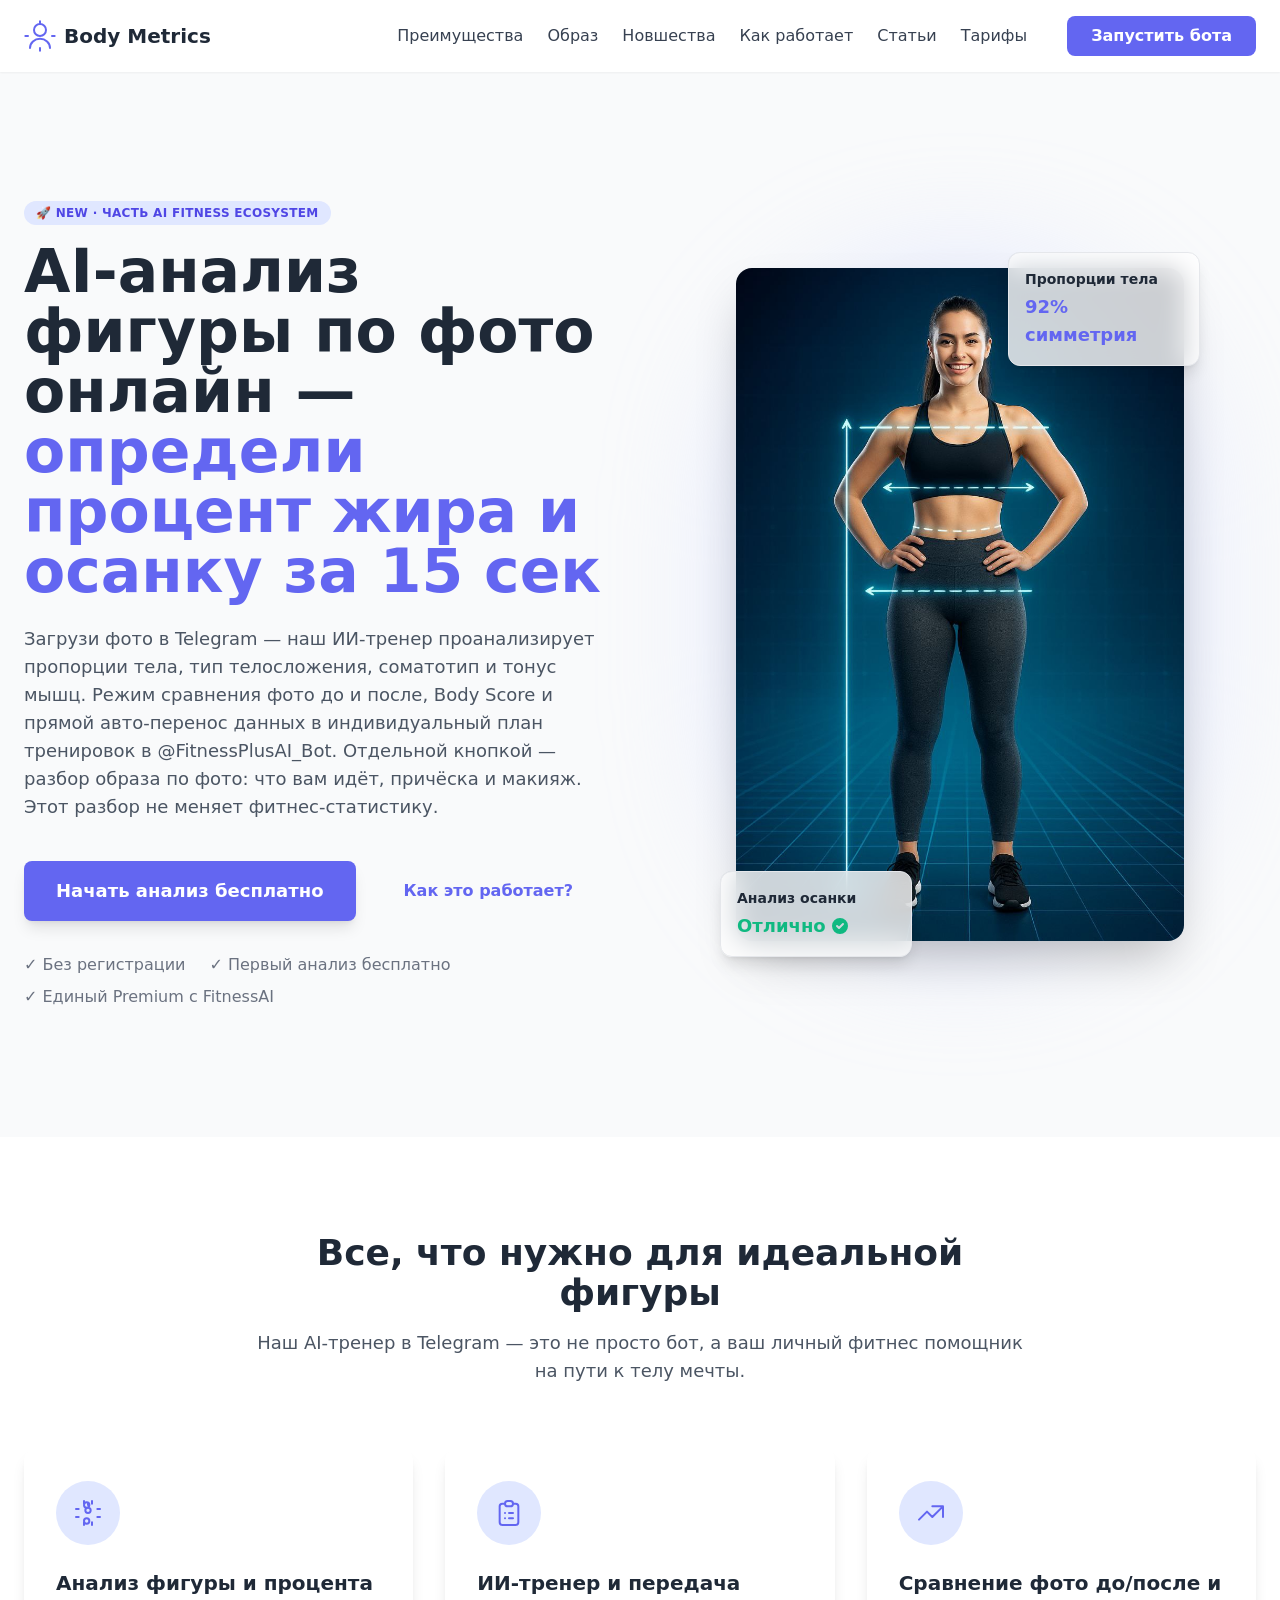
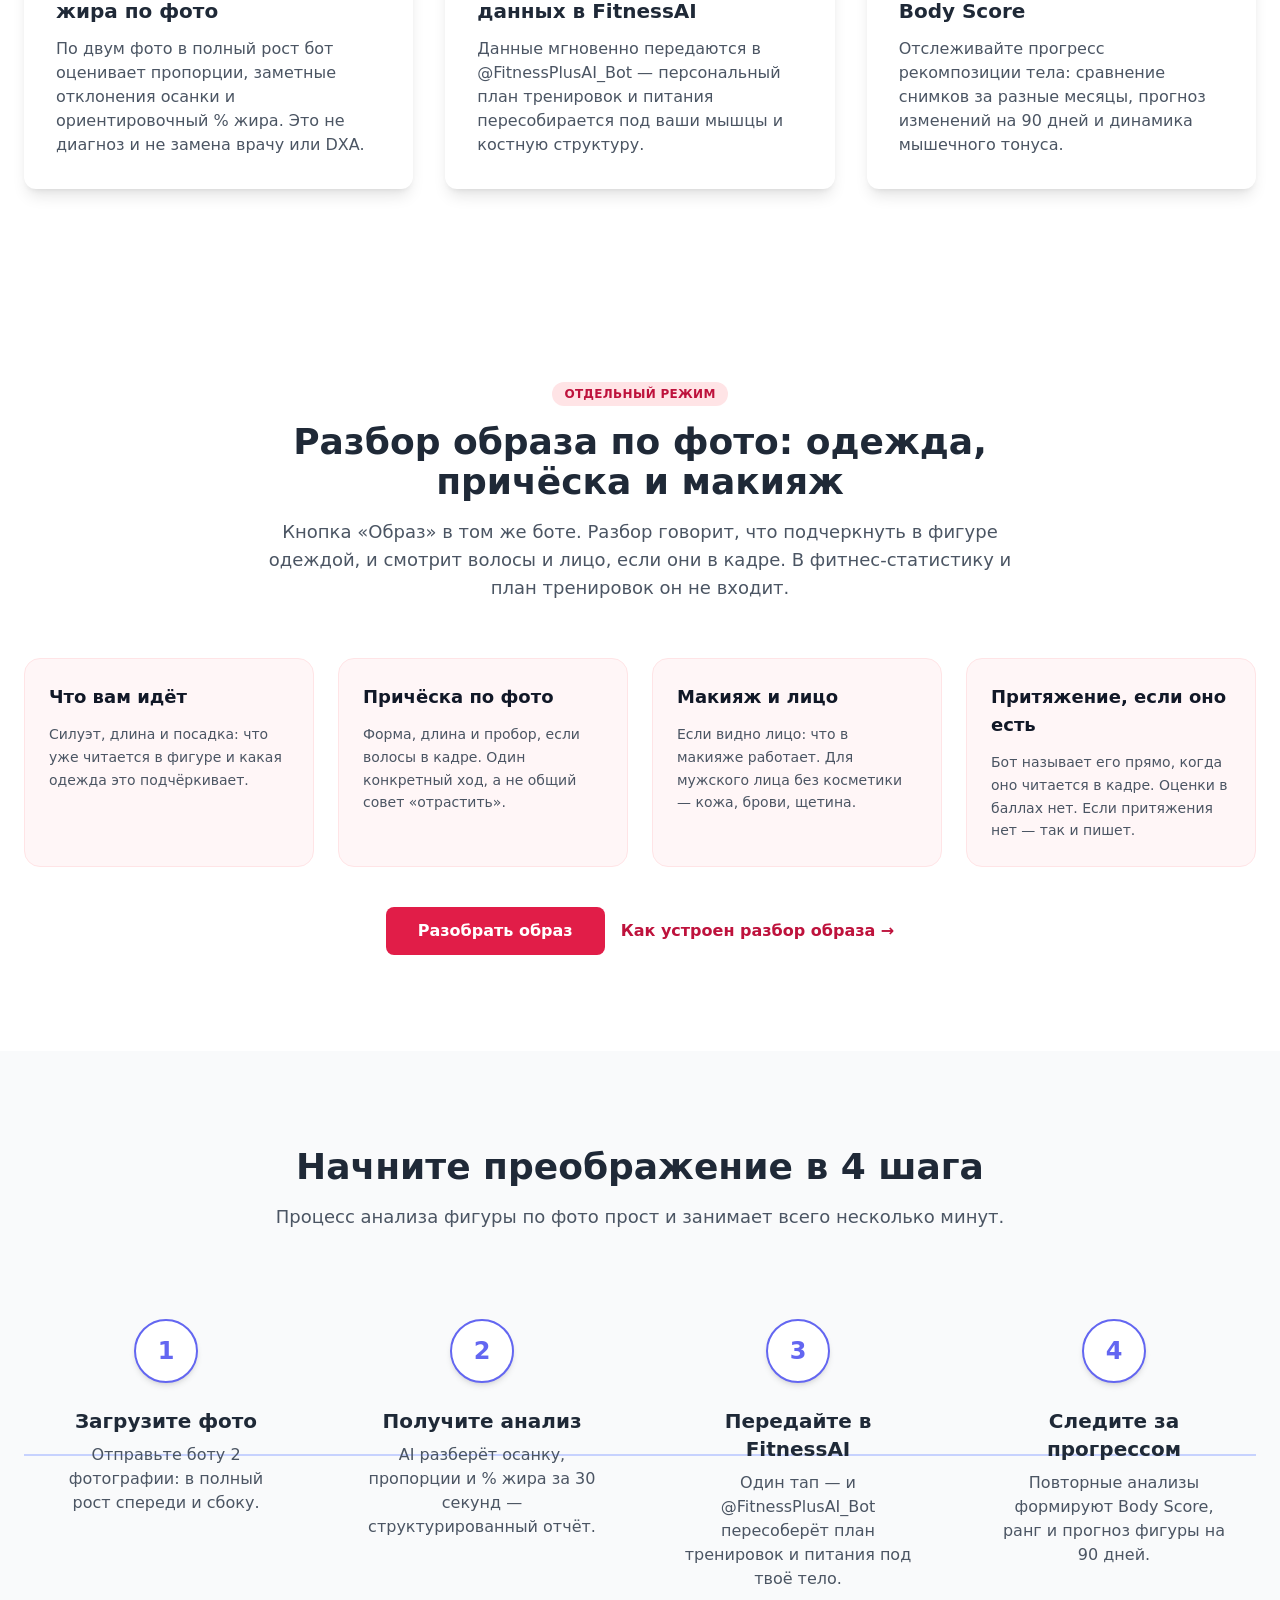
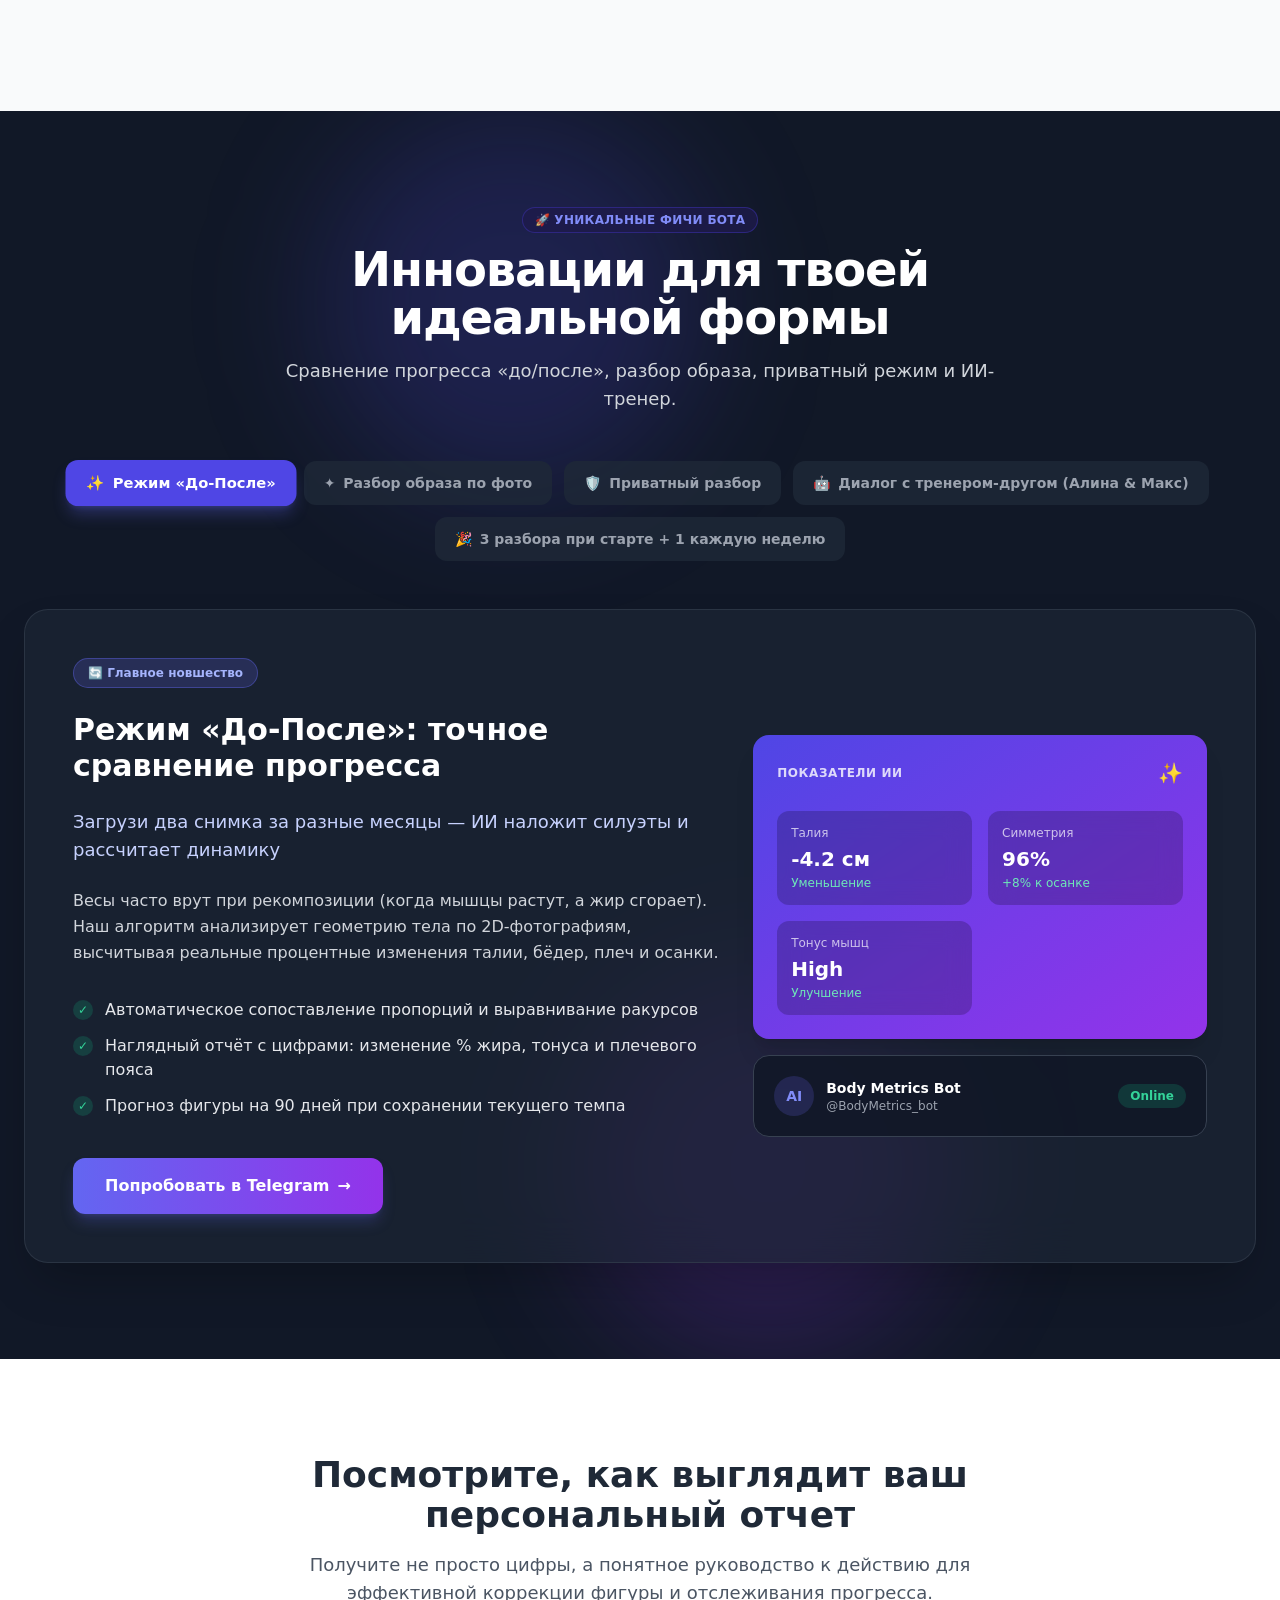
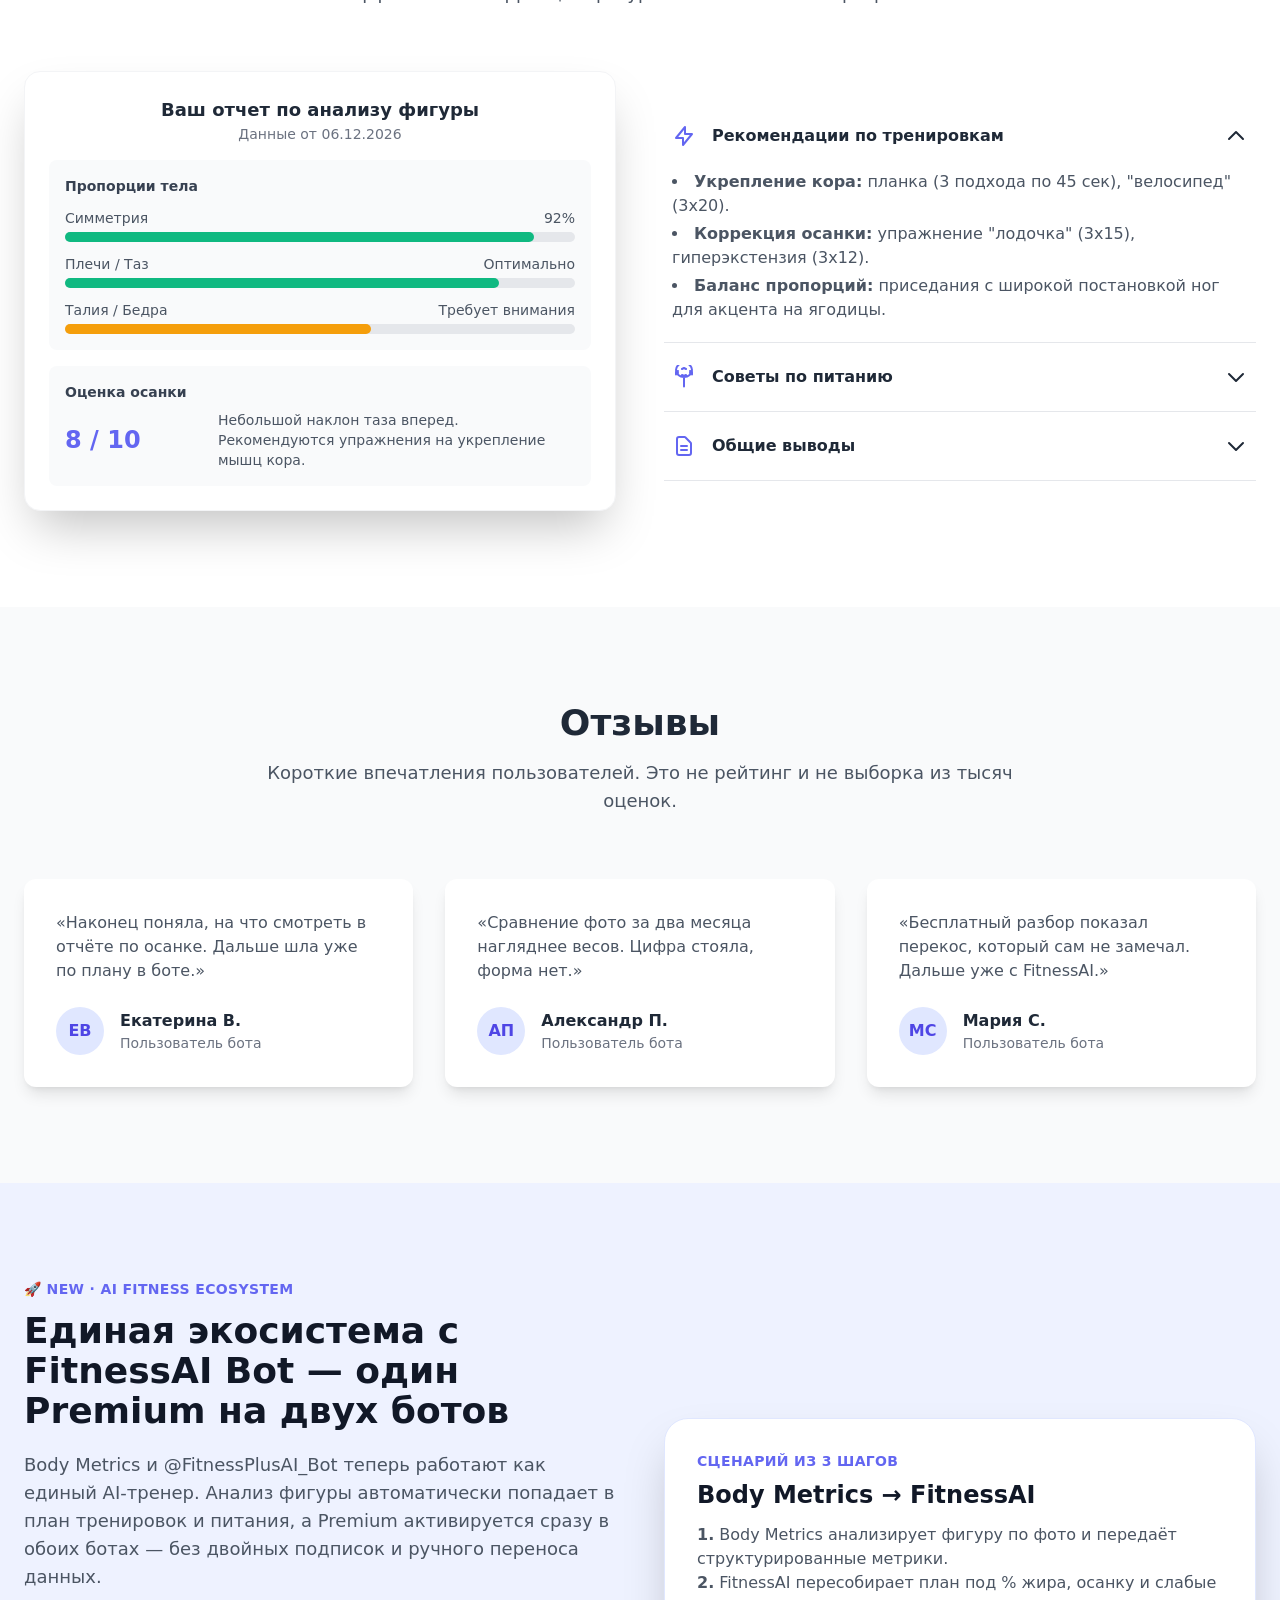
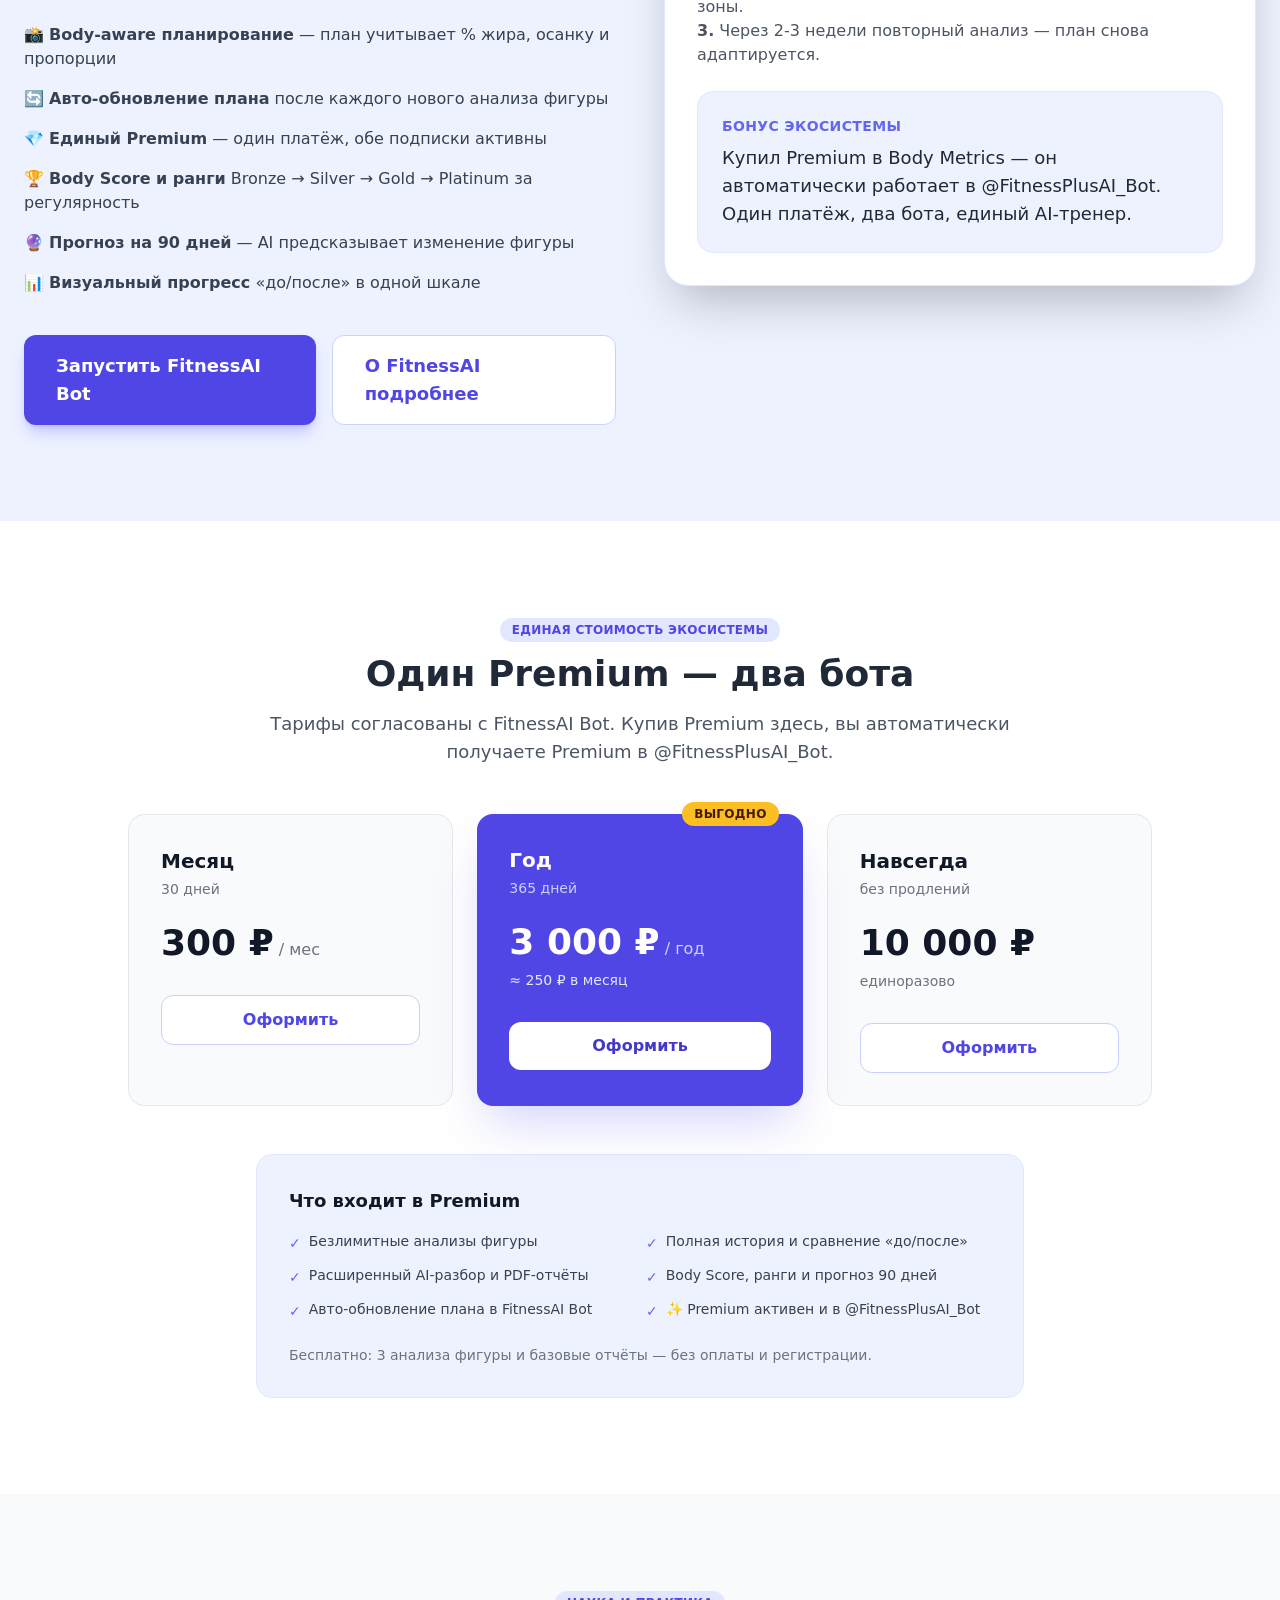
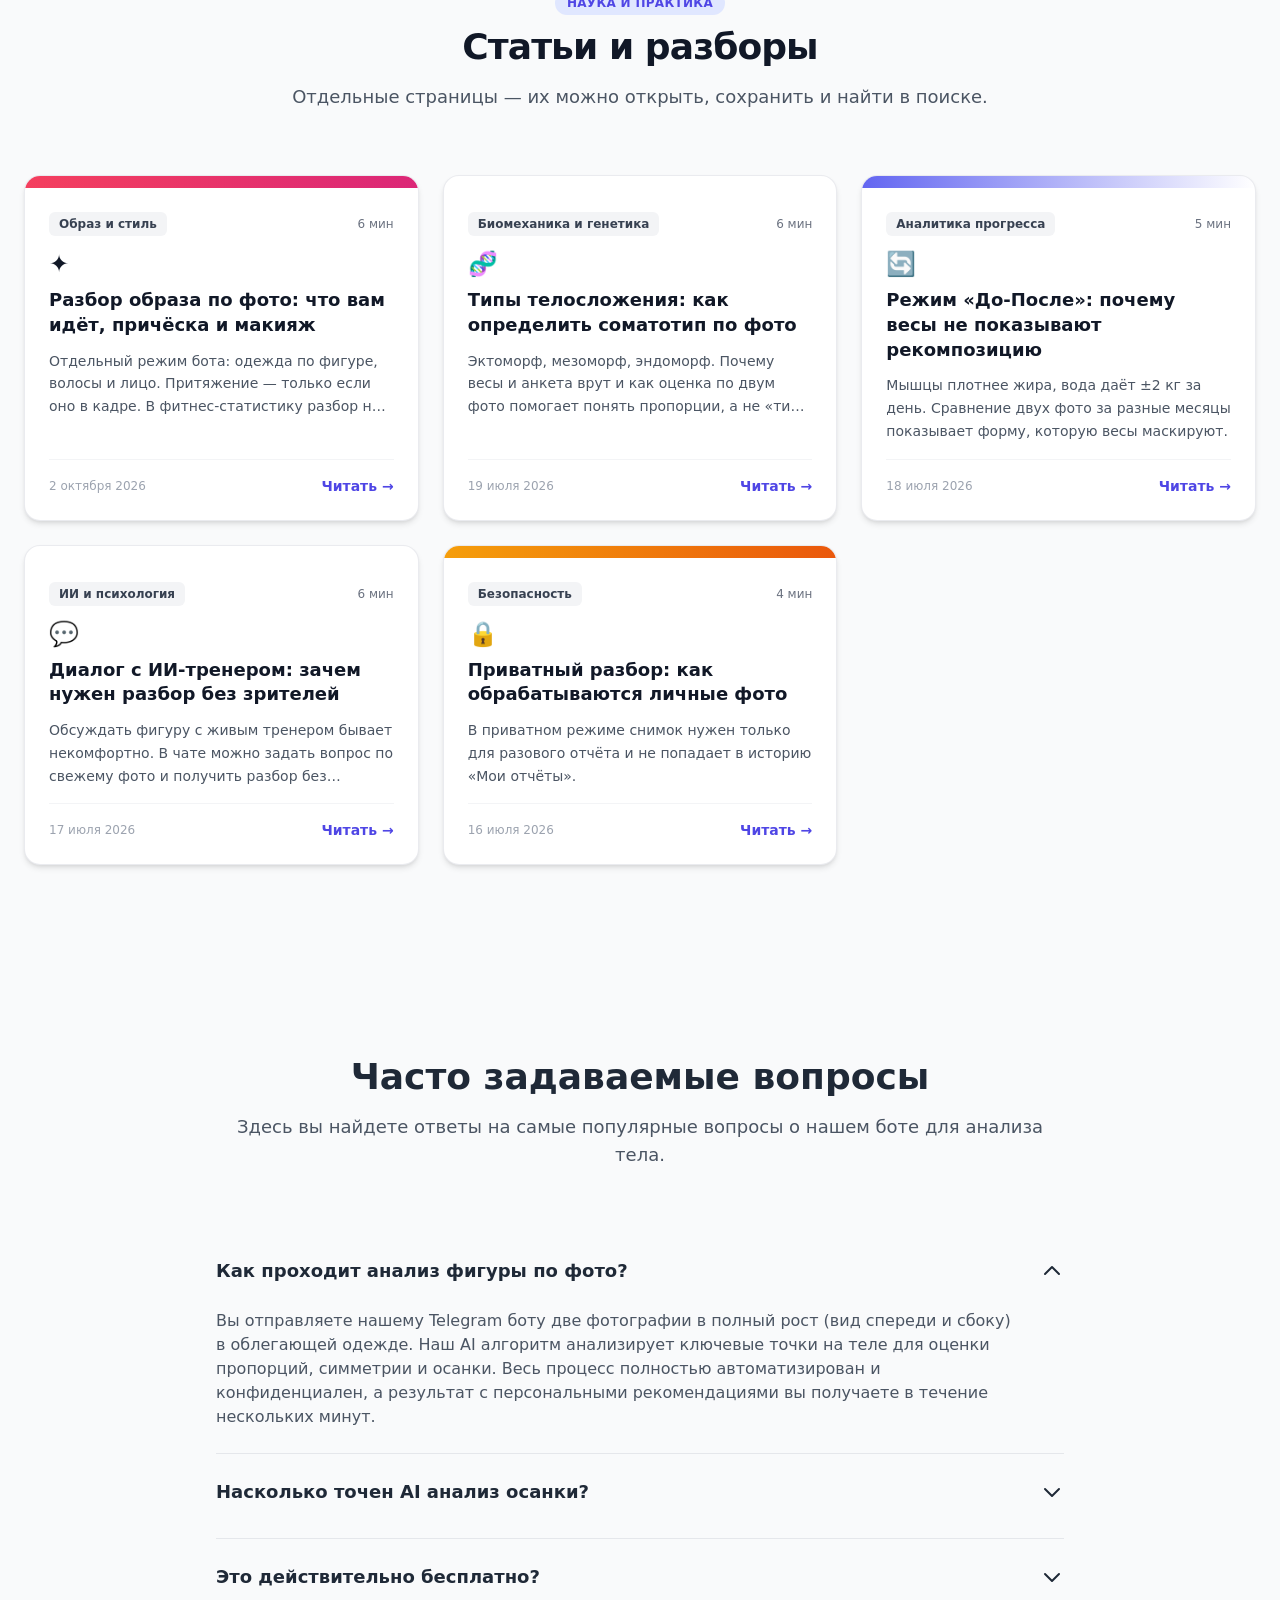
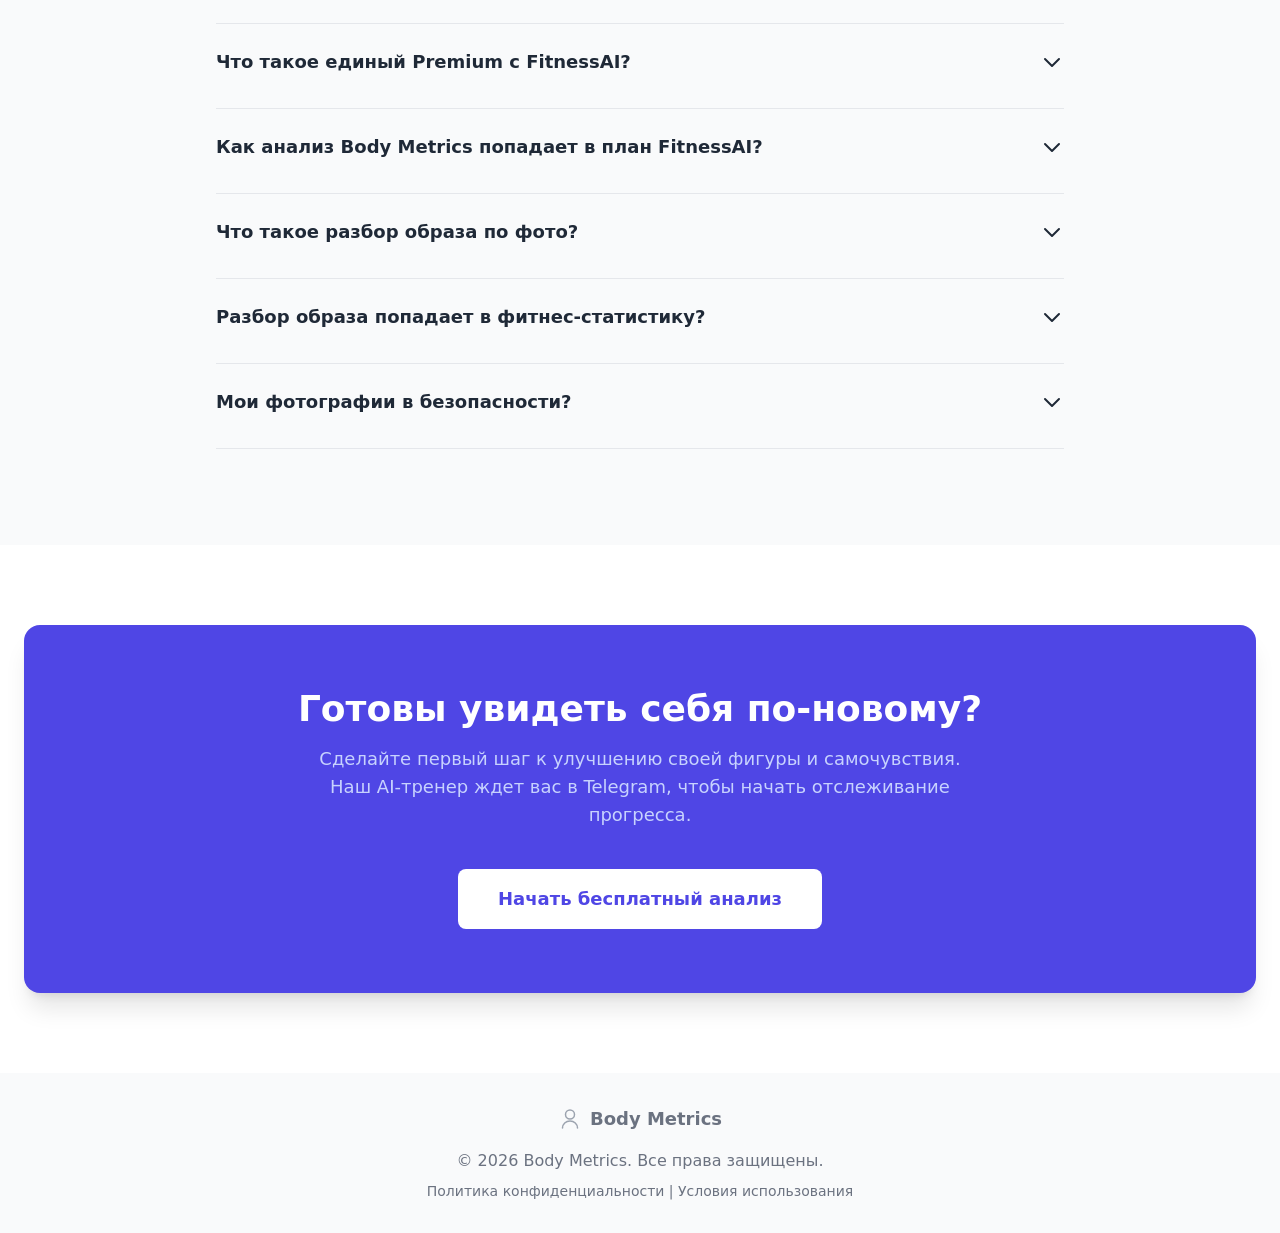
==== commit 66bcc0a7: "Publish the style-analysis section and article. Co-authored-by: Cursor <cursoragent@cursor.com>" ====
--- a/index.html
+++ b/index.html
@@ -16,11 +16,11 @@
     <meta name="viewport" content="width=device-width, initial-scale=1.0" />
     
     <title>Body Metrics — анализ фигуры по фото</title>
-    <meta name="description" content="AI-анализ фигуры в Telegram: процент жира, осанка и соматотип по двум фото. Бесплатный старт, Premium с FitnessAI.">
+    <meta name="description" content="AI-анализ фигуры в Telegram: процент жира, осанка и соматотип. Отдельно — разбор образа по фото: одежда, причёска и макияж.">
 
     <!-- Open Graph -->
     <meta property="og:title" content="Body Metrics — анализ фигуры по фото">
-    <meta property="og:description" content="Ориентировочный разбор фигуры по двум фото в Telegram. Не медицинский диагноз.">
+    <meta property="og:description" content="Разбор фигуры по фото и отдельный разбор образа: одежда, причёска, макияж. Не медицинский диагноз.">
     <meta property="og:image" content="https://photo.fitness-ai.ru/images/og-preview.png">
     <meta property="og:image:type" content="image/png">
     <meta property="og:image:width" content="1200">
@@ -34,7 +34,7 @@
     <!-- Twitter Card -->
     <meta name="twitter:card" content="summary_large_image">
     <meta name="twitter:title" content="Body Metrics — анализ фигуры по фото">
-    <meta name="twitter:description" content="Разбор фигуры по двум фото в Telegram. Бесплатный старт, Premium с FitnessAI.">
+    <meta name="twitter:description" content="Разбор фигуры по фото и отдельный разбор образа: одежда, причёска, макияж.">
     <meta name="twitter:image" content="https://photo.fitness-ai.ru/images/og-preview.png">
     
     <!-- Canonical URL -->
@@ -79,7 +79,12 @@
           "name": "Body Metrics",
           "applicationCategory": "HealthApplication",
           "operatingSystem": "Telegram",
-          "description": "Telegram-бот ориентировочного анализа фигуры по фото: осанка, пропорции, сравнение до/после.",
+          "description": "Telegram-бот анализа фигуры по фото: осанка, пропорции, сравнение до/после. Отдельный разбор образа: одежда по фигуре, причёска и макияж, без записи в фитнес-статистику.",
+          "featureList": [
+            "Анализ фигуры по фото",
+            "Сравнение до/после",
+            "Разбор образа: одежда, причёска и макияж"
+          ],
           "url": "https://photo.fitness-ai.ru/",
           "publisher": { "@id": "https://photo.fitness-ai.ru/#organization" },
           "offers": {
@@ -107,8 +112,8 @@
       ym(106247423, 'init', {ssr:true, webvisor:true, clickmap:true, ecommerce:"dataLayer", accurateTrackBounce:true, trackLinks:true});
     </script>
     <!-- /Yandex.Metrika counter -->
-  <script type="module" crossorigin src="/assets/index-CqiXjiR8.js"></script>
-  <link rel="stylesheet" crossorigin href="/assets/index-ByD089NX.css">
+  <script type="module" crossorigin src="/assets/index-CxtVmKoD.js"></script>
+  <link rel="stylesheet" crossorigin href="/assets/index-DrUOhbVE.css">
 </head>
   <body>
     <!-- Yandex.Metrika noscript -->
@@ -118,6 +123,7 @@
       <p>Body Metrics — анализ фигуры по фото в Telegram. JavaScript нужен для лендинга, статьи открываются и без него.</p>
       <p><a href="https://t.me/BodyMetrics_bot?start=from_landing">Открыть бота</a></p>
       <ul>
+        <li><a href="/articles/razbor-obraza-po-foto/">Разбор образа по фото</a></li>
         <li><a href="/articles/somatotype-ai-analysis/">Соматотип по фото</a></li>
         <li><a href="/articles/before-after-progress-tracking/">Сравнение до/после</a></li>
         <li><a href="/articles/ai-coach-psychological-comfort/">Диалог с ИИ-тренером</a></li>
--- a/assets/index-DrUOhbVE.css
+++ b/assets/index-DrUOhbVE.css
@@ -0,0 +1 @@
+*,:before,:after{--tw-border-spacing-x: 0;--tw-border-spacing-y: 0;--tw-translate-x: 0;--tw-translate-y: 0;--tw-rotate: 0;--tw-skew-x: 0;--tw-skew-y: 0;--tw-scale-x: 1;--tw-scale-y: 1;--tw-pan-x: ;--tw-pan-y: ;--tw-pinch-zoom: ;--tw-scroll-snap-strictness: proximity;--tw-gradient-from-position: ;--tw-gradient-via-position: ;--tw-gradient-to-position: ;--tw-ordinal: ;--tw-slashed-zero: ;--tw-numeric-figure: ;--tw-numeric-spacing: ;--tw-numeric-fraction: ;--tw-ring-inset: ;--tw-ring-offset-width: 0px;--tw-ring-offset-color: #fff;--tw-ring-color: rgb(59 130 246 / .5);--tw-ring-offset-shadow: 0 0 #0000;--tw-ring-shadow: 0 0 #0000;--tw-shadow: 0 0 #0000;--tw-shadow-colored: 0 0 #0000;--tw-blur: ;--tw-brightness: ;--tw-contrast: ;--tw-grayscale: ;--tw-hue-rotate: ;--tw-invert: ;--tw-saturate: ;--tw-sepia: ;--tw-drop-shadow: ;--tw-backdrop-blur: ;--tw-backdrop-brightness: ;--tw-backdrop-contrast: ;--tw-backdrop-grayscale: ;--tw-backdrop-hue-rotate: ;--tw-backdrop-invert: ;--tw-backdrop-opacity: ;--tw-backdrop-saturate: ;--tw-backdrop-sepia: ;--tw-contain-size: ;--tw-contain-layout: ;--tw-contain-paint: ;--tw-contain-style: }::backdrop{--tw-border-spacing-x: 0;--tw-border-spacing-y: 0;--tw-translate-x: 0;--tw-translate-y: 0;--tw-rotate: 0;--tw-skew-x: 0;--tw-skew-y: 0;--tw-scale-x: 1;--tw-scale-y: 1;--tw-pan-x: ;--tw-pan-y: ;--tw-pinch-zoom: ;--tw-scroll-snap-strictness: proximity;--tw-gradient-from-position: ;--tw-gradient-via-position: ;--tw-gradient-to-position: ;--tw-ordinal: ;--tw-slashed-zero: ;--tw-numeric-figure: ;--tw-numeric-spacing: ;--tw-numeric-fraction: ;--tw-ring-inset: ;--tw-ring-offset-width: 0px;--tw-ring-offset-color: #fff;--tw-ring-color: rgb(59 130 246 / .5);--tw-ring-offset-shadow: 0 0 #0000;--tw-ring-shadow: 0 0 #0000;--tw-shadow: 0 0 #0000;--tw-shadow-colored: 0 0 #0000;--tw-blur: ;--tw-brightness: ;--tw-contrast: ;--tw-grayscale: ;--tw-hue-rotate: ;--tw-invert: ;--tw-saturate: ;--tw-sepia: ;--tw-drop-shadow: ;--tw-backdrop-blur: ;--tw-backdrop-brightness: ;--tw-backdrop-contrast: ;--tw-backdrop-grayscale: ;--tw-backdrop-hue-rotate: ;--tw-backdrop-invert: ;--tw-backdrop-opacity: ;--tw-backdrop-saturate: ;--tw-backdrop-sepia: ;--tw-contain-size: ;--tw-contain-layout: ;--tw-contain-paint: ;--tw-contain-style: }*,:before,:after{box-sizing:border-box;border-width:0;border-style:solid;border-color:#e5e7eb}:before,:after{--tw-content: ""}html,:host{line-height:1.5;-webkit-text-size-adjust:100%;-moz-tab-size:4;-o-tab-size:4;tab-size:4;font-family:ui-sans-serif,system-ui,sans-serif,"Apple Color Emoji","Segoe UI Emoji",Segoe UI Symbol,"Noto Color Emoji";font-feature-settings:normal;font-variation-settings:normal;-webkit-tap-highlight-color:transparent}body{margin:0;line-height:inherit}hr{height:0;color:inherit;border-top-width:1px}abbr:where([title]){-webkit-text-decoration:underline dotted;text-decoration:underline dotted}h1,h2,h3,h4,h5,h6{font-size:inherit;font-weight:inherit}a{color:inherit;text-decoration:inherit}b,strong{font-weight:bolder}code,kbd,samp,pre{font-family:ui-monospace,SFMono-Regular,Menlo,Monaco,Consolas,Liberation Mono,Courier New,monospace;font-feature-settings:normal;font-variation-settings:normal;font-size:1em}small{font-size:80%}sub,sup{font-size:75%;line-height:0;position:relative;vertical-align:baseline}sub{bottom:-.25em}sup{top:-.5em}table{text-indent:0;border-color:inherit;border-collapse:collapse}button,input,optgroup,select,textarea{font-family:inherit;font-feature-settings:inherit;font-variation-settings:inherit;font-size:100%;font-weight:inherit;line-height:inherit;letter-spacing:inherit;color:inherit;margin:0;padding:0}button,select{text-transform:none}button,input:where([type=button]),input:where([type=reset]),input:where([type=submit]){-webkit-appearance:button;background-color:transparent;background-image:none}:-moz-focusring{outline:auto}:-moz-ui-invalid{box-shadow:none}progress{vertical-align:baseline}::-webkit-inner-spin-button,::-webkit-outer-spin-button{height:auto}[type=search]{-webkit-appearance:textfield;outline-offset:-2px}::-webkit-search-decoration{-webkit-appearance:none}::-webkit-file-upload-button{-webkit-appearance:button;font:inherit}summary{display:list-item}blockquote,dl,dd,h1,h2,h3,h4,h5,h6,hr,figure,p,pre{margin:0}fieldset{margin:0;padding:0}legend{padding:0}ol,ul,menu{list-style:none;margin:0;padding:0}dialog{padding:0}textarea{resize:vertical}input::-moz-placeholder,textarea::-moz-placeholder{opacity:1;color:#9ca3af}input::placeholder,textarea::placeholder{opacity:1;color:#9ca3af}button,[role=button]{cursor:pointer}:disabled{cursor:default}img,svg,video,canvas,audio,iframe,embed,object{display:block;vertical-align:middle}img,video{max-width:100%;height:auto}[hidden]:where(:not([hidden=until-found])){display:none}.container{width:100%}@media(min-width:640px){.container{max-width:640px}}@media(min-width:768px){.container{max-width:768px}}@media(min-width:1024px){.container{max-width:1024px}}@media(min-width:1280px){.container{max-width:1280px}}@media(min-width:1536px){.container{max-width:1536px}}.pointer-events-none{pointer-events:none}.absolute{position:absolute}.relative{position:relative}.sticky{position:sticky}.inset-0{top:0;right:0;bottom:0;left:0}.-bottom-4{bottom:-1rem}.-left-4{left:-1rem}.-right-4{right:-1rem}.-top-3{top:-.75rem}.-top-4{top:-1rem}.bottom-0{bottom:0}.left-0{left:0}.left-1\/4{left:25%}.right-1\/4{right:25%}.right-6{right:1.5rem}.top-0{top:0}.top-1\/2{top:50%}.z-10{z-index:10}.z-50{z-index:50}.mx-auto{margin-left:auto;margin-right:auto}.mb-12{margin-bottom:3rem}.mb-14{margin-bottom:3.5rem}.mb-16{margin-bottom:4rem}.mb-2{margin-bottom:.5rem}.mb-3{margin-bottom:.75rem}.mb-4{margin-bottom:1rem}.mb-6{margin-bottom:1.5rem}.ml-1{margin-left:.25rem}.ml-4{margin-left:1rem}.ml-6{margin-left:1.5rem}.mr-4{margin-right:1rem}.mt-0\.5{margin-top:.125rem}.mt-1{margin-top:.25rem}.mt-10{margin-top:2.5rem}.mt-12{margin-top:3rem}.mt-2{margin-top:.5rem}.mt-3{margin-top:.75rem}.mt-4{margin-top:1rem}.mt-5{margin-top:1.25rem}.mt-6{margin-top:1.5rem}.mt-8{margin-top:2rem}.line-clamp-3{overflow:hidden;display:-webkit-box;-webkit-box-orient:vertical;-webkit-line-clamp:3}.inline-block{display:inline-block}.flex{display:flex}.inline-flex{display:inline-flex}.grid{display:grid}.hidden{display:none}.h-0\.5{height:.125rem}.h-10{height:2.5rem}.h-12{height:3rem}.h-16{height:4rem}.h-2\.5{height:.625rem}.h-3{height:.75rem}.h-5{height:1.25rem}.h-6{height:1.5rem}.h-7{height:1.75rem}.h-8{height:2rem}.h-96{height:24rem}.h-full{height:100%}.max-h-0{max-height:0px}.max-h-screen{max-height:100vh}.w-10{width:2.5rem}.w-12{width:3rem}.w-16{width:4rem}.w-48{width:12rem}.w-5{width:1.25rem}.w-6{width:1.5rem}.w-8{width:2rem}.w-96{width:24rem}.w-full{width:100%}.min-w-0{min-width:0px}.max-w-2xl{max-width:42rem}.max-w-3xl{max-width:48rem}.max-w-4xl{max-width:56rem}.max-w-5xl{max-width:64rem}.max-w-\[70\%\]{max-width:70%}.max-w-md{max-width:28rem}.max-w-xl{max-width:36rem}.flex-1{flex:1 1 0%}.flex-shrink-0,.shrink-0{flex-shrink:0}.flex-grow{flex-grow:1}.-translate-y-1\/2{--tw-translate-y: -50%;transform:translate(var(--tw-translate-x),var(--tw-translate-y)) rotate(var(--tw-rotate)) skew(var(--tw-skew-x)) skewY(var(--tw-skew-y)) scaleX(var(--tw-scale-x)) scaleY(var(--tw-scale-y))}.-rotate-180{--tw-rotate: -180deg;transform:translate(var(--tw-translate-x),var(--tw-translate-y)) rotate(var(--tw-rotate)) skew(var(--tw-skew-x)) skewY(var(--tw-skew-y)) scaleX(var(--tw-scale-x)) scaleY(var(--tw-scale-y))}.rotate-0{--tw-rotate: 0deg;transform:translate(var(--tw-translate-x),var(--tw-translate-y)) rotate(var(--tw-rotate)) skew(var(--tw-skew-x)) skewY(var(--tw-skew-y)) scaleX(var(--tw-scale-x)) scaleY(var(--tw-scale-y))}.rotate-180{--tw-rotate: 180deg;transform:translate(var(--tw-translate-x),var(--tw-translate-y)) rotate(var(--tw-rotate)) skew(var(--tw-skew-x)) skewY(var(--tw-skew-y)) scaleX(var(--tw-scale-x)) scaleY(var(--tw-scale-y))}.scale-105{--tw-scale-x: 1.05;--tw-scale-y: 1.05;transform:translate(var(--tw-translate-x),var(--tw-translate-y)) rotate(var(--tw-rotate)) skew(var(--tw-skew-x)) skewY(var(--tw-skew-y)) scaleX(var(--tw-scale-x)) scaleY(var(--tw-scale-y))}.transform{transform:translate(var(--tw-translate-x),var(--tw-translate-y)) rotate(var(--tw-rotate)) skew(var(--tw-skew-x)) skewY(var(--tw-skew-y)) scaleX(var(--tw-scale-x)) scaleY(var(--tw-scale-y))}.list-inside{list-style-position:inside}.list-disc{list-style-type:disc}.grid-cols-2{grid-template-columns:repeat(2,minmax(0,1fr))}.flex-col{flex-direction:column}.flex-wrap{flex-wrap:wrap}.items-start{align-items:flex-start}.items-center{align-items:center}.justify-center{justify-content:center}.justify-between{justify-content:space-between}.gap-12{gap:3rem}.gap-2{gap:.5rem}.gap-3{gap:.75rem}.gap-4{gap:1rem}.gap-5{gap:1.25rem}.gap-6{gap:1.5rem}.gap-8{gap:2rem}.gap-x-6{-moz-column-gap:1.5rem;column-gap:1.5rem}.gap-y-2{row-gap:.5rem}.space-x-2>:not([hidden])~:not([hidden]){--tw-space-x-reverse: 0;margin-right:calc(.5rem * var(--tw-space-x-reverse));margin-left:calc(.5rem * calc(1 - var(--tw-space-x-reverse)))}.space-y-1>:not([hidden])~:not([hidden]){--tw-space-y-reverse: 0;margin-top:calc(.25rem * calc(1 - var(--tw-space-y-reverse)));margin-bottom:calc(.25rem * var(--tw-space-y-reverse))}.space-y-3>:not([hidden])~:not([hidden]){--tw-space-y-reverse: 0;margin-top:calc(.75rem * calc(1 - var(--tw-space-y-reverse)));margin-bottom:calc(.75rem * var(--tw-space-y-reverse))}.space-y-4>:not([hidden])~:not([hidden]){--tw-space-y-reverse: 0;margin-top:calc(1rem * calc(1 - var(--tw-space-y-reverse)));margin-bottom:calc(1rem * var(--tw-space-y-reverse))}.space-y-6>:not([hidden])~:not([hidden]){--tw-space-y-reverse: 0;margin-top:calc(1.5rem * calc(1 - var(--tw-space-y-reverse)));margin-bottom:calc(1.5rem * var(--tw-space-y-reverse))}.overflow-hidden{overflow:hidden}.whitespace-nowrap{white-space:nowrap}.rounded-2xl{border-radius:1rem}.rounded-3xl{border-radius:1.5rem}.rounded-full{border-radius:9999px}.rounded-lg{border-radius:.5rem}.rounded-md{border-radius:.375rem}.rounded-xl{border-radius:.75rem}.border{border-width:1px}.border-2{border-width:2px}.border-b{border-bottom-width:1px}.border-t{border-top-width:1px}.border-gray-100{--tw-border-opacity: 1;border-color:rgb(243 244 246 / var(--tw-border-opacity, 1))}.border-gray-200{--tw-border-opacity: 1;border-color:rgb(229 231 235 / var(--tw-border-opacity, 1))}.border-gray-200\/80{border-color:#e5e7ebcc}.border-gray-700{--tw-border-opacity: 1;border-color:rgb(55 65 81 / var(--tw-border-opacity, 1))}.border-gray-700\/60{border-color:#37415199}.border-indigo-100{--tw-border-opacity: 1;border-color:rgb(224 231 255 / var(--tw-border-opacity, 1))}.border-indigo-200{--tw-border-opacity: 1;border-color:rgb(199 210 254 / var(--tw-border-opacity, 1))}.border-indigo-500{--tw-border-opacity: 1;border-color:rgb(99 102 241 / var(--tw-border-opacity, 1))}.border-indigo-500\/40{border-color:#6366f166}.border-indigo-800\/60{border-color:#3730a399}.border-rose-100{--tw-border-opacity: 1;border-color:rgb(255 228 230 / var(--tw-border-opacity, 1))}.bg-amber-400{--tw-bg-opacity: 1;background-color:rgb(251 191 36 / var(--tw-bg-opacity, 1))}.bg-amber-500{--tw-bg-opacity: 1;background-color:rgb(245 158 11 / var(--tw-bg-opacity, 1))}.bg-black\/20{background-color:#0003}.bg-emerald-500{--tw-bg-opacity: 1;background-color:rgb(16 185 129 / var(--tw-bg-opacity, 1))}.bg-emerald-500\/20{background-color:#10b98133}.bg-gray-100{--tw-bg-opacity: 1;background-color:rgb(243 244 246 / var(--tw-bg-opacity, 1))}.bg-gray-200{--tw-bg-opacity: 1;background-color:rgb(229 231 235 / var(--tw-bg-opacity, 1))}.bg-gray-50{--tw-bg-opacity: 1;background-color:rgb(249 250 251 / var(--tw-bg-opacity, 1))}.bg-gray-800\/60{background-color:#1f293799}.bg-gray-800\/80{background-color:#1f2937cc}.bg-gray-900{--tw-bg-opacity: 1;background-color:rgb(17 24 39 / var(--tw-bg-opacity, 1))}.bg-gray-900\/90{background-color:#111827e6}.bg-indigo-100{--tw-bg-opacity: 1;background-color:rgb(224 231 255 / var(--tw-bg-opacity, 1))}.bg-indigo-200{--tw-bg-opacity: 1;background-color:rgb(199 210 254 / var(--tw-bg-opacity, 1))}.bg-indigo-50{--tw-bg-opacity: 1;background-color:rgb(238 242 255 / var(--tw-bg-opacity, 1))}.bg-indigo-500{--tw-bg-opacity: 1;background-color:rgb(99 102 241 / var(--tw-bg-opacity, 1))}.bg-indigo-500\/20{background-color:#6366f133}.bg-indigo-600{--tw-bg-opacity: 1;background-color:rgb(79 70 229 / var(--tw-bg-opacity, 1))}.bg-indigo-600\/20{background-color:#4f46e533}.bg-indigo-950\/80{background-color:#1e1b4bcc}.bg-purple-600\/20{background-color:#9333ea33}.bg-rose-100{--tw-bg-opacity: 1;background-color:rgb(255 228 230 / var(--tw-bg-opacity, 1))}.bg-rose-50\/60{background-color:#fff1f299}.bg-rose-600{--tw-bg-opacity: 1;background-color:rgb(225 29 72 / var(--tw-bg-opacity, 1))}.bg-white{--tw-bg-opacity: 1;background-color:rgb(255 255 255 / var(--tw-bg-opacity, 1))}.bg-white\/80{background-color:#fffc}.bg-gradient-to-br{background-image:linear-gradient(to bottom right,var(--tw-gradient-stops))}.bg-gradient-to-r{background-image:linear-gradient(to right,var(--tw-gradient-stops))}.from-amber-500{--tw-gradient-from: #f59e0b var(--tw-gradient-from-position);--tw-gradient-to: rgb(245 158 11 / 0) var(--tw-gradient-to-position);--tw-gradient-stops: var(--tw-gradient-from), var(--tw-gradient-to)}.from-blue-600{--tw-gradient-from: #2563eb var(--tw-gradient-from-position);--tw-gradient-to: rgb(37 99 235 / 0) var(--tw-gradient-to-position);--tw-gradient-stops: var(--tw-gradient-from), var(--tw-gradient-to)}.from-emerald-600{--tw-gradient-from: #059669 var(--tw-gradient-from-position);--tw-gradient-to: rgb(5 150 105 / 0) var(--tw-gradient-to-position);--tw-gradient-stops: var(--tw-gradient-from), var(--tw-gradient-to)}.from-indigo-500{--tw-gradient-from: #6366f1 var(--tw-gradient-from-position);--tw-gradient-to: rgb(99 102 241 / 0) var(--tw-gradient-to-position);--tw-gradient-stops: var(--tw-gradient-from), var(--tw-gradient-to)}.from-indigo-600{--tw-gradient-from: #4f46e5 var(--tw-gradient-from-position);--tw-gradient-to: rgb(79 70 229 / 0) var(--tw-gradient-to-position);--tw-gradient-stops: var(--tw-gradient-from), var(--tw-gradient-to)}.from-rose-500{--tw-gradient-from: #f43f5e var(--tw-gradient-from-position);--tw-gradient-to: rgb(244 63 94 / 0) var(--tw-gradient-to-position);--tw-gradient-stops: var(--tw-gradient-from), var(--tw-gradient-to)}.to-indigo-600{--tw-gradient-to: #4f46e5 var(--tw-gradient-to-position)}.to-orange-600{--tw-gradient-to: #ea580c var(--tw-gradient-to-position)}.to-pink-600{--tw-gradient-to: #db2777 var(--tw-gradient-to-position)}.to-purple-600{--tw-gradient-to: #9333ea var(--tw-gradient-to-position)}.to-teal-600{--tw-gradient-to: #0d9488 var(--tw-gradient-to-position)}.p-3\.5{padding:.875rem}.p-4{padding:1rem}.p-5{padding:1.25rem}.p-6{padding:1.5rem}.p-8{padding:2rem}.px-10{padding-left:2.5rem;padding-right:2.5rem}.px-2{padding-left:.5rem;padding-right:.5rem}.px-2\.5{padding-left:.625rem;padding-right:.625rem}.px-3{padding-left:.75rem;padding-right:.75rem}.px-3\.5{padding-left:.875rem;padding-right:.875rem}.px-4{padding-left:1rem;padding-right:1rem}.px-5{padding-left:1.25rem;padding-right:1.25rem}.px-6{padding-left:1.5rem;padding-right:1.5rem}.px-8{padding-left:2rem;padding-right:2rem}.py-1{padding-top:.25rem;padding-bottom:.25rem}.py-1\.5{padding-top:.375rem;padding-bottom:.375rem}.py-16{padding-top:4rem;padding-bottom:4rem}.py-2{padding-top:.5rem;padding-bottom:.5rem}.py-20{padding-top:5rem;padding-bottom:5rem}.py-3{padding-top:.75rem;padding-bottom:.75rem}.py-4{padding-top:1rem;padding-bottom:1rem}.py-5{padding-top:1.25rem;padding-bottom:1.25rem}.py-6{padding-top:1.5rem;padding-bottom:1.5rem}.py-8{padding-top:2rem;padding-bottom:2rem}.pb-5{padding-bottom:1.25rem}.pr-12{padding-right:3rem}.pt-2{padding-top:.5rem}.pt-4{padding-top:1rem}.text-left{text-align:left}.text-center{text-align:center}.font-sans{font-family:ui-sans-serif,system-ui,sans-serif,"Apple Color Emoji","Segoe UI Emoji",Segoe UI Symbol,"Noto Color Emoji"}.text-2xl{font-size:1.5rem;line-height:2rem}.text-3xl{font-size:1.875rem;line-height:2.25rem}.text-4xl{font-size:2.25rem;line-height:2.5rem}.text-base{font-size:1rem;line-height:1.5rem}.text-lg{font-size:1.125rem;line-height:1.75rem}.text-sm{font-size:.875rem;line-height:1.25rem}.text-xl{font-size:1.25rem;line-height:1.75rem}.text-xs{font-size:.75rem;line-height:1rem}.font-bold{font-weight:700}.font-extrabold{font-weight:800}.font-medium{font-weight:500}.font-semibold{font-weight:600}.uppercase{text-transform:uppercase}.leading-relaxed{line-height:1.625}.leading-snug{line-height:1.375}.leading-tight{line-height:1.25}.tracking-tight{letter-spacing:-.025em}.tracking-wide{letter-spacing:.025em}.tracking-wider{letter-spacing:.05em}.text-amber-950{--tw-text-opacity: 1;color:rgb(69 26 3 / var(--tw-text-opacity, 1))}.text-emerald-300{--tw-text-opacity: 1;color:rgb(110 231 183 / var(--tw-text-opacity, 1))}.text-emerald-400{--tw-text-opacity: 1;color:rgb(52 211 153 / var(--tw-text-opacity, 1))}.text-emerald-500{--tw-text-opacity: 1;color:rgb(16 185 129 / var(--tw-text-opacity, 1))}.text-gray-200{--tw-text-opacity: 1;color:rgb(229 231 235 / var(--tw-text-opacity, 1))}.text-gray-300{--tw-text-opacity: 1;color:rgb(209 213 219 / var(--tw-text-opacity, 1))}.text-gray-400{--tw-text-opacity: 1;color:rgb(156 163 175 / var(--tw-text-opacity, 1))}.text-gray-500{--tw-text-opacity: 1;color:rgb(107 114 128 / var(--tw-text-opacity, 1))}.text-gray-600{--tw-text-opacity: 1;color:rgb(75 85 99 / var(--tw-text-opacity, 1))}.text-gray-700{--tw-text-opacity: 1;color:rgb(55 65 81 / var(--tw-text-opacity, 1))}.text-gray-800{--tw-text-opacity: 1;color:rgb(31 41 55 / var(--tw-text-opacity, 1))}.text-gray-900{--tw-text-opacity: 1;color:rgb(17 24 39 / var(--tw-text-opacity, 1))}.text-indigo-100{--tw-text-opacity: 1;color:rgb(224 231 255 / var(--tw-text-opacity, 1))}.text-indigo-200{--tw-text-opacity: 1;color:rgb(199 210 254 / var(--tw-text-opacity, 1))}.text-indigo-300{--tw-text-opacity: 1;color:rgb(165 180 252 / var(--tw-text-opacity, 1))}.text-indigo-400{--tw-text-opacity: 1;color:rgb(129 140 248 / var(--tw-text-opacity, 1))}.text-indigo-500{--tw-text-opacity: 1;color:rgb(99 102 241 / var(--tw-text-opacity, 1))}.text-indigo-600{--tw-text-opacity: 1;color:rgb(79 70 229 / var(--tw-text-opacity, 1))}.text-indigo-700{--tw-text-opacity: 1;color:rgb(67 56 202 / var(--tw-text-opacity, 1))}.text-rose-700{--tw-text-opacity: 1;color:rgb(190 18 60 / var(--tw-text-opacity, 1))}.text-white{--tw-text-opacity: 1;color:rgb(255 255 255 / var(--tw-text-opacity, 1))}.text-white\/70{color:#ffffffb3}.opacity-50{opacity:.5}.opacity-80{opacity:.8}.shadow-2xl{--tw-shadow: 0 25px 50px -12px rgb(0 0 0 / .25);--tw-shadow-colored: 0 25px 50px -12px var(--tw-shadow-color);box-shadow:var(--tw-ring-offset-shadow, 0 0 #0000),var(--tw-ring-shadow, 0 0 #0000),var(--tw-shadow)}.shadow-lg{--tw-shadow: 0 10px 15px -3px rgb(0 0 0 / .1), 0 4px 6px -4px rgb(0 0 0 / .1);--tw-shadow-colored: 0 10px 15px -3px var(--tw-shadow-color), 0 4px 6px -4px var(--tw-shadow-color);box-shadow:var(--tw-ring-offset-shadow, 0 0 #0000),var(--tw-ring-shadow, 0 0 #0000),var(--tw-shadow)}.shadow-md{--tw-shadow: 0 4px 6px -1px rgb(0 0 0 / .1), 0 2px 4px -2px rgb(0 0 0 / .1);--tw-shadow-colored: 0 4px 6px -1px var(--tw-shadow-color), 0 2px 4px -2px var(--tw-shadow-color);box-shadow:var(--tw-ring-offset-shadow, 0 0 #0000),var(--tw-ring-shadow, 0 0 #0000),var(--tw-shadow)}.shadow-sm{--tw-shadow: 0 1px 2px 0 rgb(0 0 0 / .05);--tw-shadow-colored: 0 1px 2px 0 var(--tw-shadow-color);box-shadow:var(--tw-ring-offset-shadow, 0 0 #0000),var(--tw-ring-shadow, 0 0 #0000),var(--tw-shadow)}.shadow-xl{--tw-shadow: 0 20px 25px -5px rgb(0 0 0 / .1), 0 8px 10px -6px rgb(0 0 0 / .1);--tw-shadow-colored: 0 20px 25px -5px var(--tw-shadow-color), 0 8px 10px -6px var(--tw-shadow-color);box-shadow:var(--tw-ring-offset-shadow, 0 0 #0000),var(--tw-ring-shadow, 0 0 #0000),var(--tw-shadow)}.shadow-indigo-500\/25{--tw-shadow-color: rgb(99 102 241 / .25);--tw-shadow: var(--tw-shadow-colored)}.shadow-indigo-500\/30{--tw-shadow-color: rgb(99 102 241 / .3);--tw-shadow: var(--tw-shadow-colored)}.blur-3xl{--tw-blur: blur(64px);filter:var(--tw-blur) var(--tw-brightness) var(--tw-contrast) var(--tw-grayscale) var(--tw-hue-rotate) var(--tw-invert) var(--tw-saturate) var(--tw-sepia) var(--tw-drop-shadow)}.filter{filter:var(--tw-blur) var(--tw-brightness) var(--tw-contrast) var(--tw-grayscale) var(--tw-hue-rotate) var(--tw-invert) var(--tw-saturate) var(--tw-sepia) var(--tw-drop-shadow)}.backdrop-blur-md{--tw-backdrop-blur: blur(12px);-webkit-backdrop-filter:var(--tw-backdrop-blur) var(--tw-backdrop-brightness) var(--tw-backdrop-contrast) var(--tw-backdrop-grayscale) var(--tw-backdrop-hue-rotate) var(--tw-backdrop-invert) var(--tw-backdrop-opacity) var(--tw-backdrop-saturate) var(--tw-backdrop-sepia);backdrop-filter:var(--tw-backdrop-blur) var(--tw-backdrop-brightness) var(--tw-backdrop-contrast) var(--tw-backdrop-grayscale) var(--tw-backdrop-hue-rotate) var(--tw-backdrop-invert) var(--tw-backdrop-opacity) var(--tw-backdrop-saturate) var(--tw-backdrop-sepia)}.backdrop-blur-xl{--tw-backdrop-blur: blur(24px);-webkit-backdrop-filter:var(--tw-backdrop-blur) var(--tw-backdrop-brightness) var(--tw-backdrop-contrast) var(--tw-backdrop-grayscale) var(--tw-backdrop-hue-rotate) var(--tw-backdrop-invert) var(--tw-backdrop-opacity) var(--tw-backdrop-saturate) var(--tw-backdrop-sepia);backdrop-filter:var(--tw-backdrop-blur) var(--tw-backdrop-brightness) var(--tw-backdrop-contrast) var(--tw-backdrop-grayscale) var(--tw-backdrop-hue-rotate) var(--tw-backdrop-invert) var(--tw-backdrop-opacity) var(--tw-backdrop-saturate) var(--tw-backdrop-sepia)}.transition{transition-property:color,background-color,border-color,text-decoration-color,fill,stroke,opacity,box-shadow,transform,filter,backdrop-filter;transition-timing-function:cubic-bezier(.4,0,.2,1);transition-duration:.15s}.transition-all{transition-property:all;transition-timing-function:cubic-bezier(.4,0,.2,1);transition-duration:.15s}.transition-colors{transition-property:color,background-color,border-color,text-decoration-color,fill,stroke;transition-timing-function:cubic-bezier(.4,0,.2,1);transition-duration:.15s}.transition-transform{transition-property:transform;transition-timing-function:cubic-bezier(.4,0,.2,1);transition-duration:.15s}.duration-200{transition-duration:.2s}.duration-300{transition-duration:.3s}.duration-500{transition-duration:.5s}.hover\:-translate-y-2:hover{--tw-translate-y: -.5rem;transform:translate(var(--tw-translate-x),var(--tw-translate-y)) rotate(var(--tw-rotate)) skew(var(--tw-skew-x)) skewY(var(--tw-skew-y)) scaleX(var(--tw-scale-x)) scaleY(var(--tw-scale-y))}.hover\:border-indigo-400:hover{--tw-border-opacity: 1;border-color:rgb(129 140 248 / var(--tw-border-opacity, 1))}.hover\:bg-gray-50:hover{--tw-bg-opacity: 1;background-color:rgb(249 250 251 / var(--tw-bg-opacity, 1))}.hover\:bg-gray-800:hover{--tw-bg-opacity: 1;background-color:rgb(31 41 55 / var(--tw-bg-opacity, 1))}.hover\:bg-indigo-100:hover{--tw-bg-opacity: 1;background-color:rgb(224 231 255 / var(--tw-bg-opacity, 1))}.hover\:bg-indigo-50:hover{--tw-bg-opacity: 1;background-color:rgb(238 242 255 / var(--tw-bg-opacity, 1))}.hover\:bg-indigo-600:hover{--tw-bg-opacity: 1;background-color:rgb(79 70 229 / var(--tw-bg-opacity, 1))}.hover\:bg-indigo-700:hover{--tw-bg-opacity: 1;background-color:rgb(67 56 202 / var(--tw-bg-opacity, 1))}.hover\:bg-rose-700:hover{--tw-bg-opacity: 1;background-color:rgb(190 18 60 / var(--tw-bg-opacity, 1))}.hover\:from-indigo-600:hover{--tw-gradient-from: #4f46e5 var(--tw-gradient-from-position);--tw-gradient-to: rgb(79 70 229 / 0) var(--tw-gradient-to-position);--tw-gradient-stops: var(--tw-gradient-from), var(--tw-gradient-to)}.hover\:to-purple-700:hover{--tw-gradient-to: #7e22ce var(--tw-gradient-to-position)}.hover\:text-indigo-500:hover{--tw-text-opacity: 1;color:rgb(99 102 241 / var(--tw-text-opacity, 1))}.hover\:text-rose-800:hover{--tw-text-opacity: 1;color:rgb(159 18 57 / var(--tw-text-opacity, 1))}.hover\:text-white:hover{--tw-text-opacity: 1;color:rgb(255 255 255 / var(--tw-text-opacity, 1))}.hover\:shadow-2xl:hover{--tw-shadow: 0 25px 50px -12px rgb(0 0 0 / .25);--tw-shadow-colored: 0 25px 50px -12px var(--tw-shadow-color);box-shadow:var(--tw-ring-offset-shadow, 0 0 #0000),var(--tw-ring-shadow, 0 0 #0000),var(--tw-shadow)}.hover\:shadow-xl:hover{--tw-shadow: 0 20px 25px -5px rgb(0 0 0 / .1), 0 8px 10px -6px rgb(0 0 0 / .1);--tw-shadow-colored: 0 20px 25px -5px var(--tw-shadow-color), 0 8px 10px -6px var(--tw-shadow-color);box-shadow:var(--tw-ring-offset-shadow, 0 0 #0000),var(--tw-ring-shadow, 0 0 #0000),var(--tw-shadow)}.group:hover .group-hover\:text-indigo-600{--tw-text-opacity: 1;color:rgb(79 70 229 / var(--tw-text-opacity, 1))}@media(min-width:640px){.sm\:w-auto{width:auto}.sm\:grid-cols-2{grid-template-columns:repeat(2,minmax(0,1fr))}.sm\:flex-row{flex-direction:row}.sm\:p-12{padding:3rem}.sm\:p-6{padding:1.5rem}.sm\:px-6{padding-left:1.5rem;padding-right:1.5rem}.sm\:py-24{padding-top:6rem;padding-bottom:6rem}.sm\:py-4{padding-top:1rem;padding-bottom:1rem}.sm\:text-3xl{font-size:1.875rem;line-height:2.25rem}.sm\:text-4xl{font-size:2.25rem;line-height:2.5rem}.sm\:text-5xl{font-size:3rem;line-height:1}}@media(min-width:768px){.md\:flex{display:flex}.md\:hidden{display:none}.md\:grid-cols-2{grid-template-columns:repeat(2,minmax(0,1fr))}.md\:grid-cols-3{grid-template-columns:repeat(3,minmax(0,1fr))}}@media(min-width:1024px){.lg\:col-span-5{grid-column:span 5 / span 5}.lg\:col-span-7{grid-column:span 7 / span 7}.lg\:mx-0{margin-left:0;margin-right:0}.lg\:block{display:block}.lg\:max-w-none{max-width:none}.lg\:grid-cols-12{grid-template-columns:repeat(12,minmax(0,1fr))}.lg\:grid-cols-2{grid-template-columns:repeat(2,minmax(0,1fr))}.lg\:grid-cols-3{grid-template-columns:repeat(3,minmax(0,1fr))}.lg\:grid-cols-4{grid-template-columns:repeat(4,minmax(0,1fr))}.lg\:justify-start{justify-content:flex-start}.lg\:gap-5{gap:1.25rem}.lg\:gap-8{gap:2rem}.lg\:px-6{padding-left:1.5rem;padding-right:1.5rem}.lg\:py-32{padding-top:8rem;padding-bottom:8rem}.lg\:text-left{text-align:left}.lg\:text-5xl{font-size:3rem;line-height:1}.lg\:text-6xl{font-size:3.75rem;line-height:1}.lg\:text-base{font-size:1rem;line-height:1.5rem}}@media(min-width:1280px){.xl\:gap-10{gap:2.5rem}.xl\:gap-6{gap:1.5rem}}
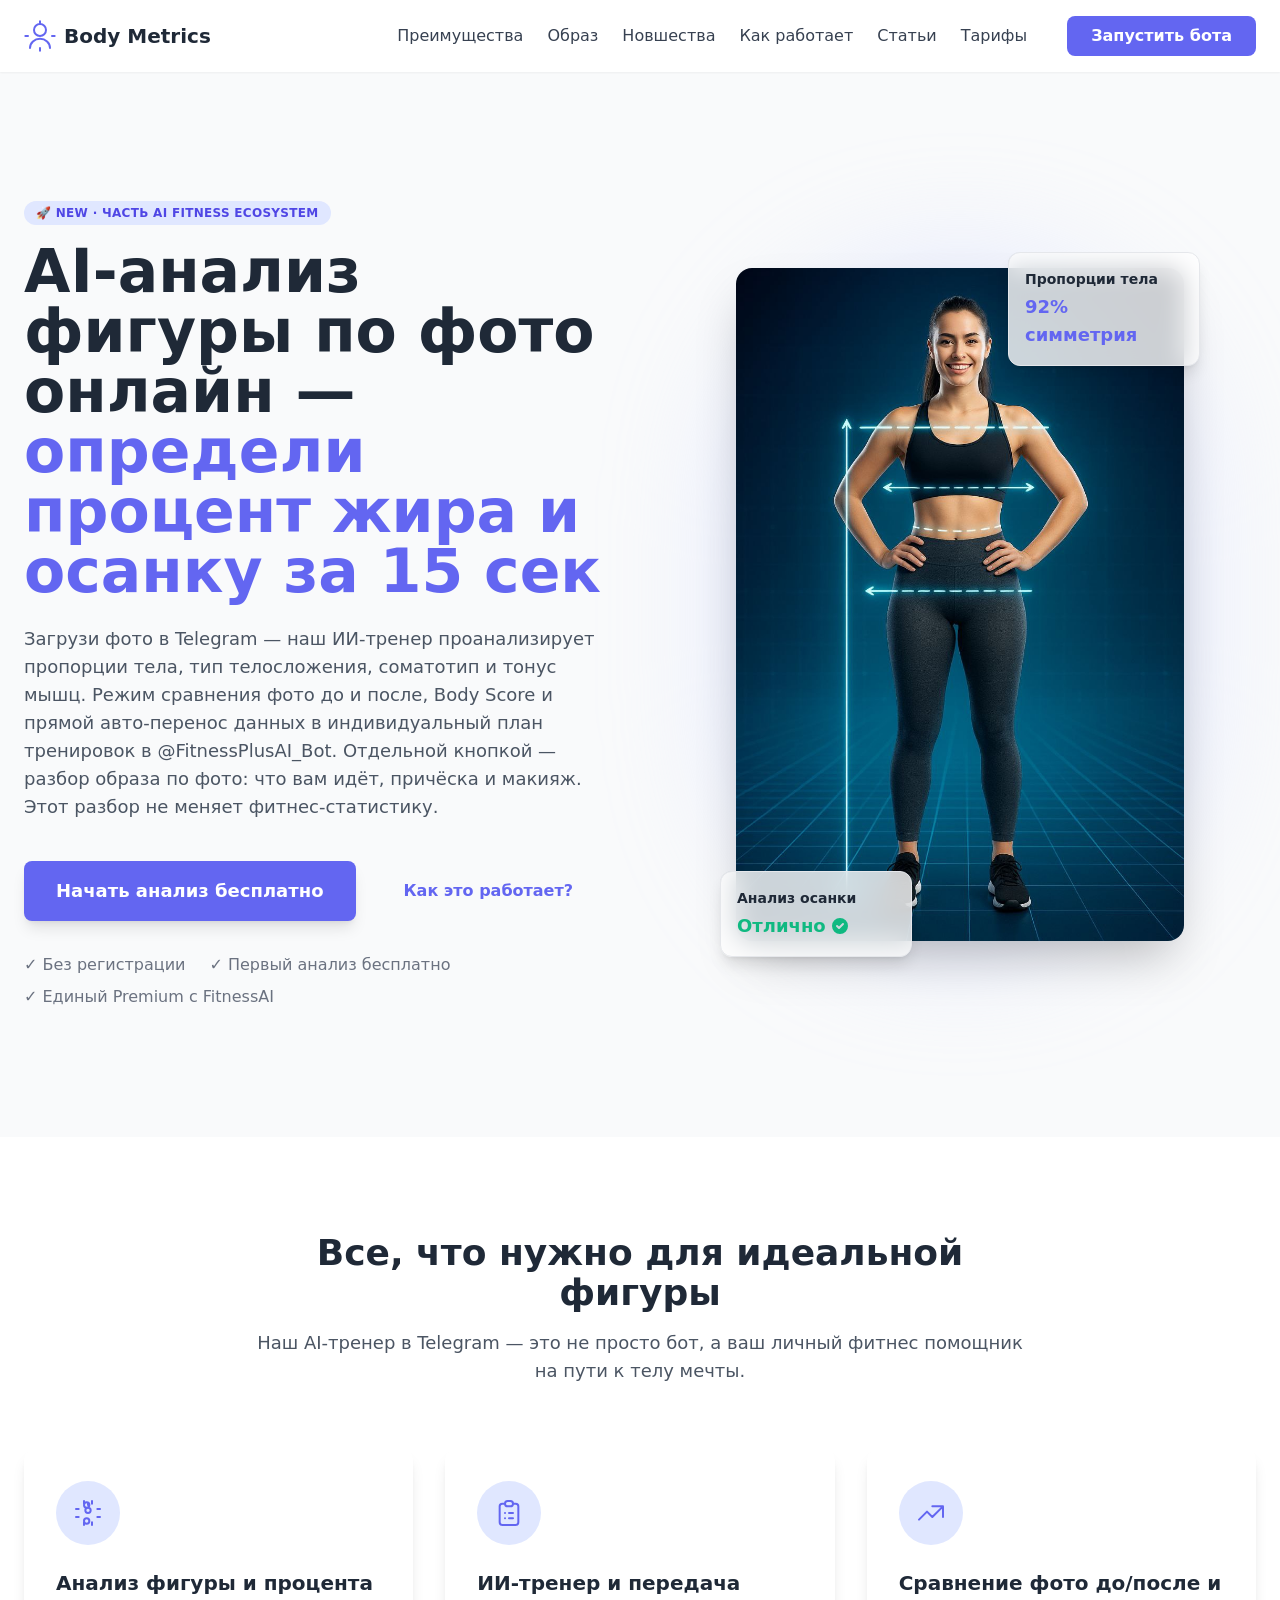
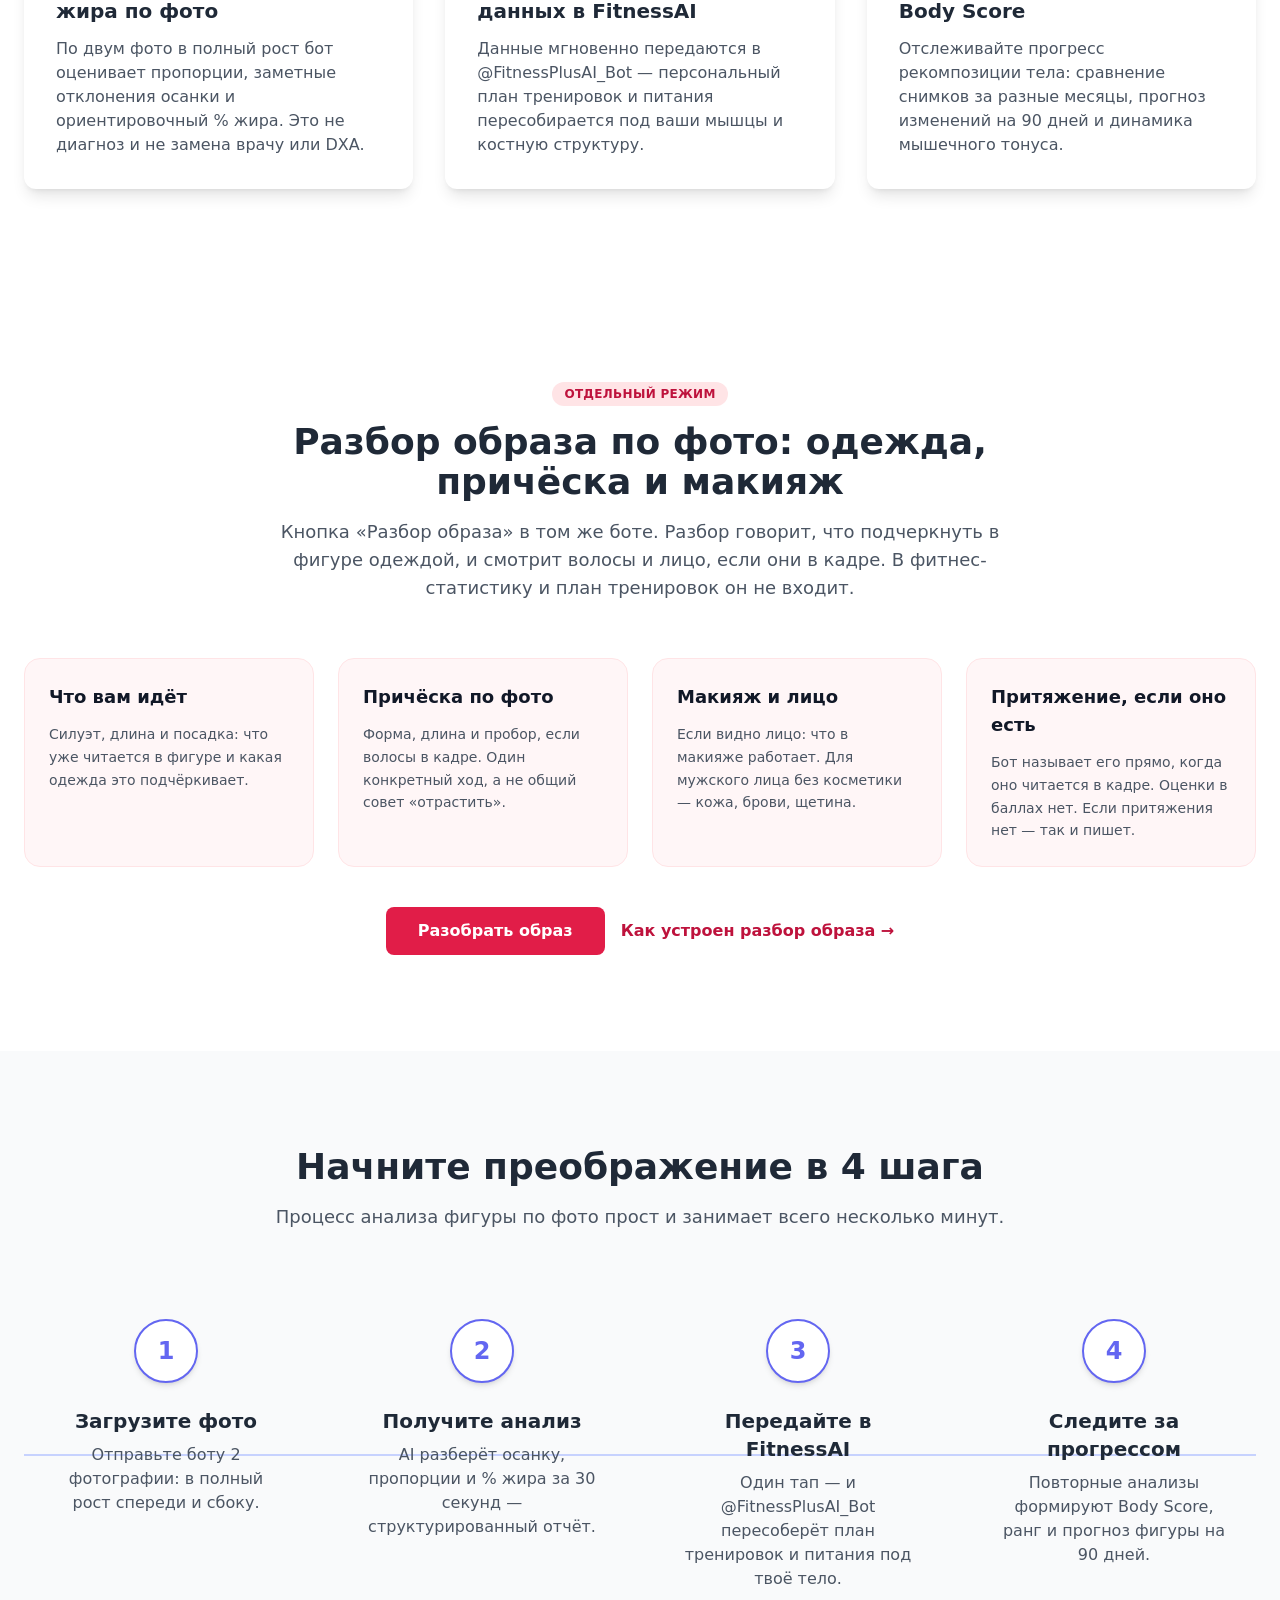
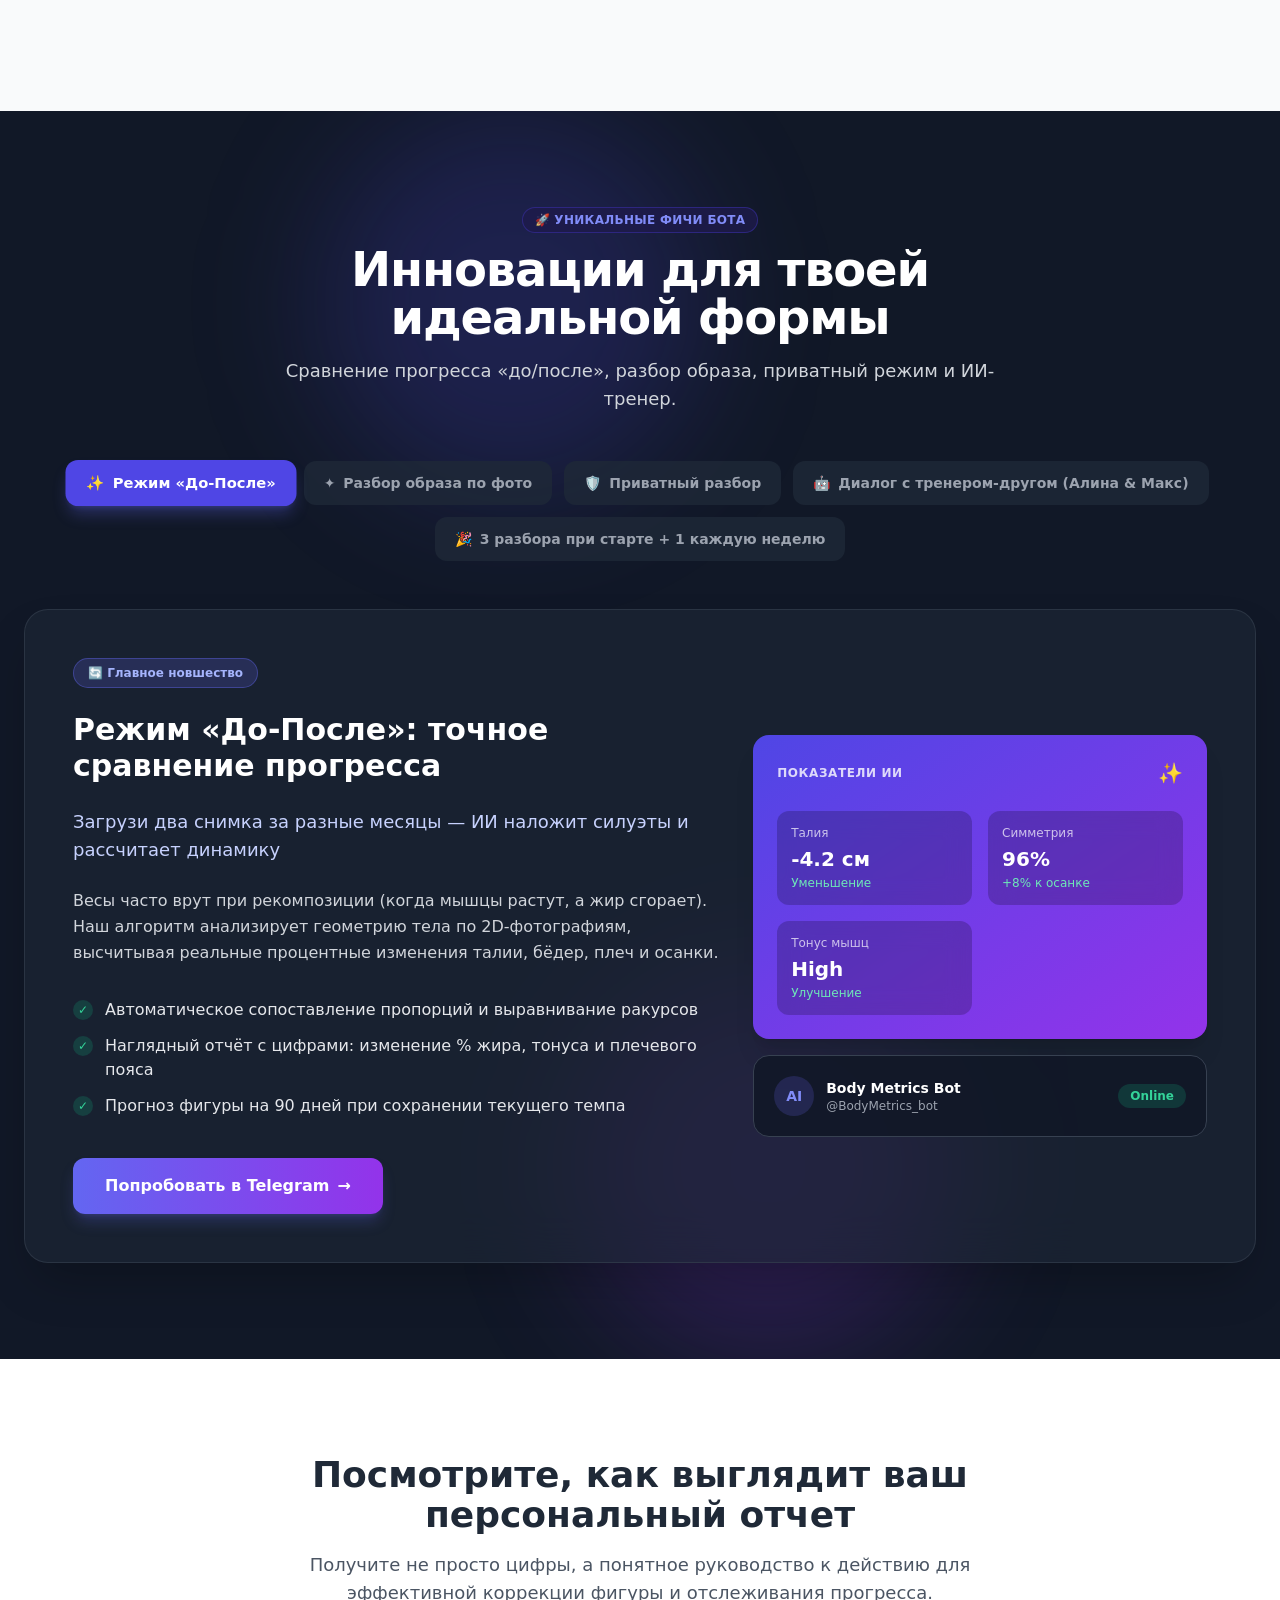
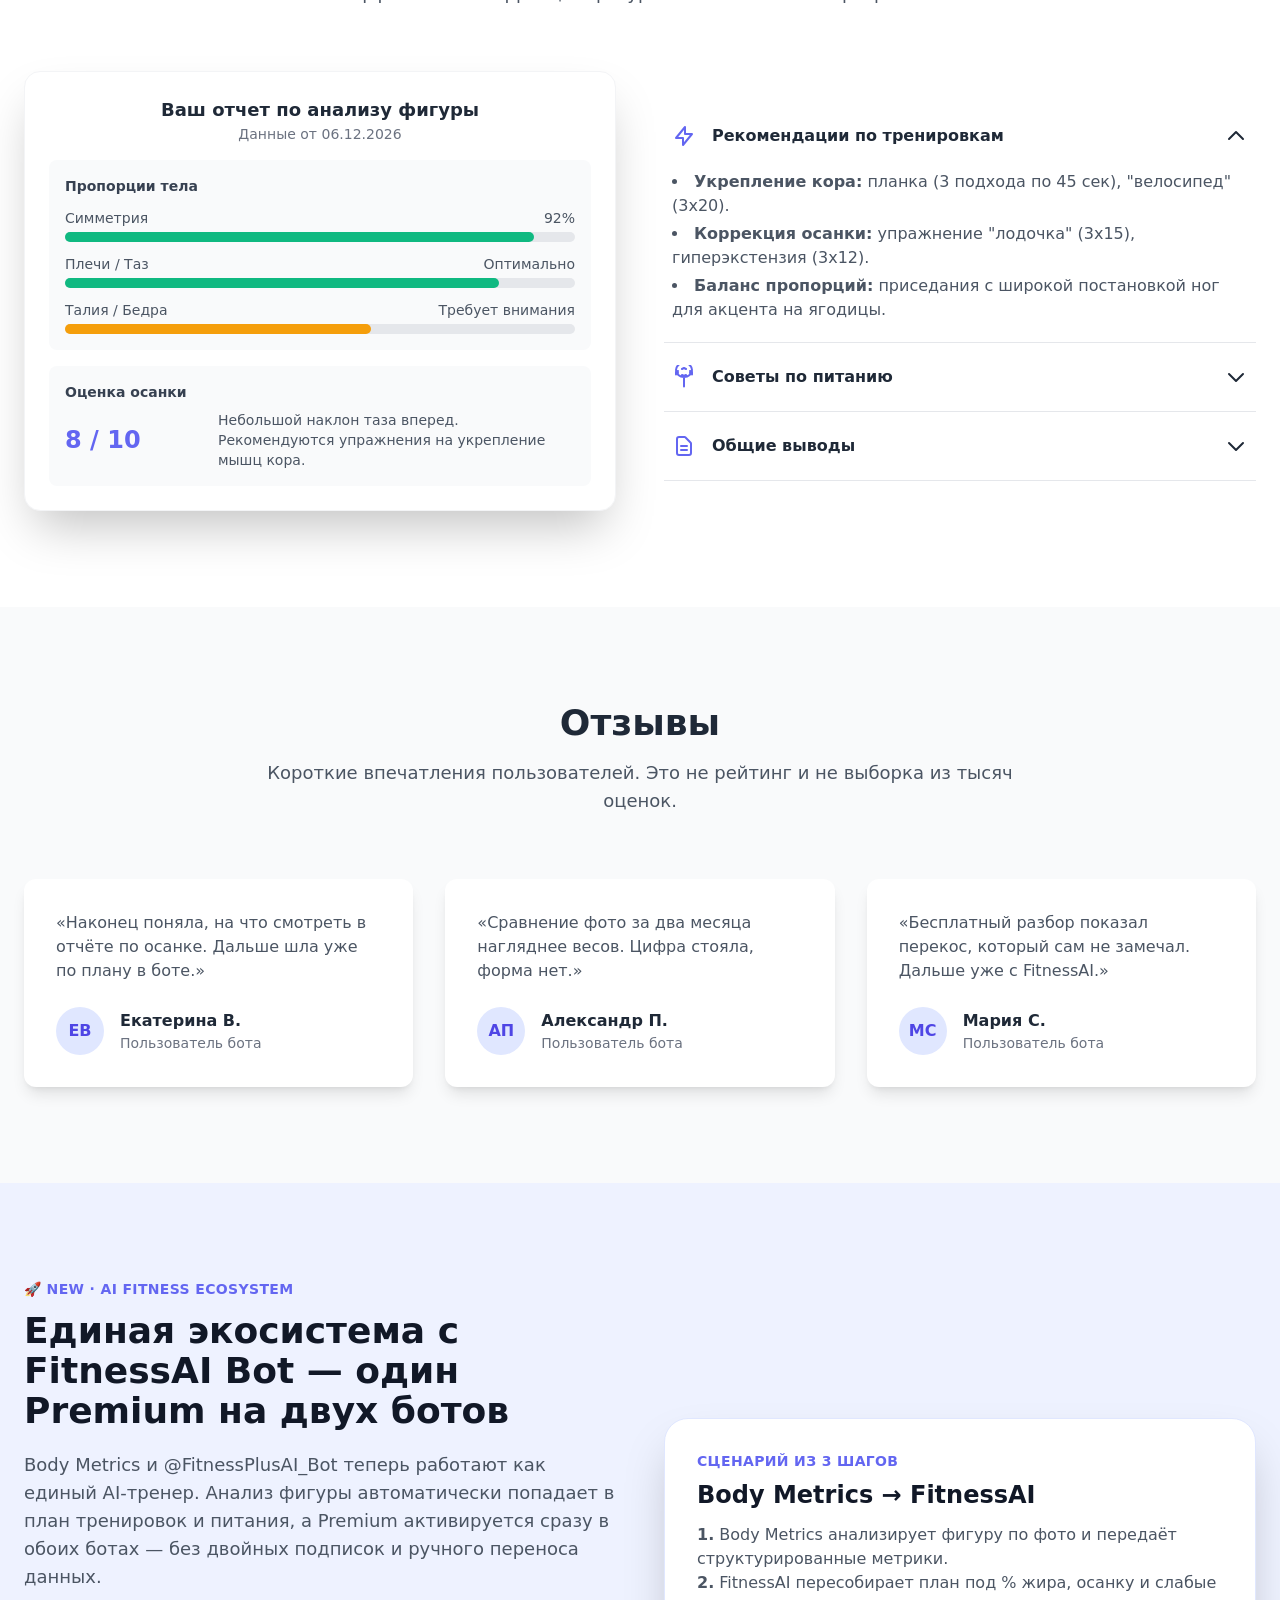
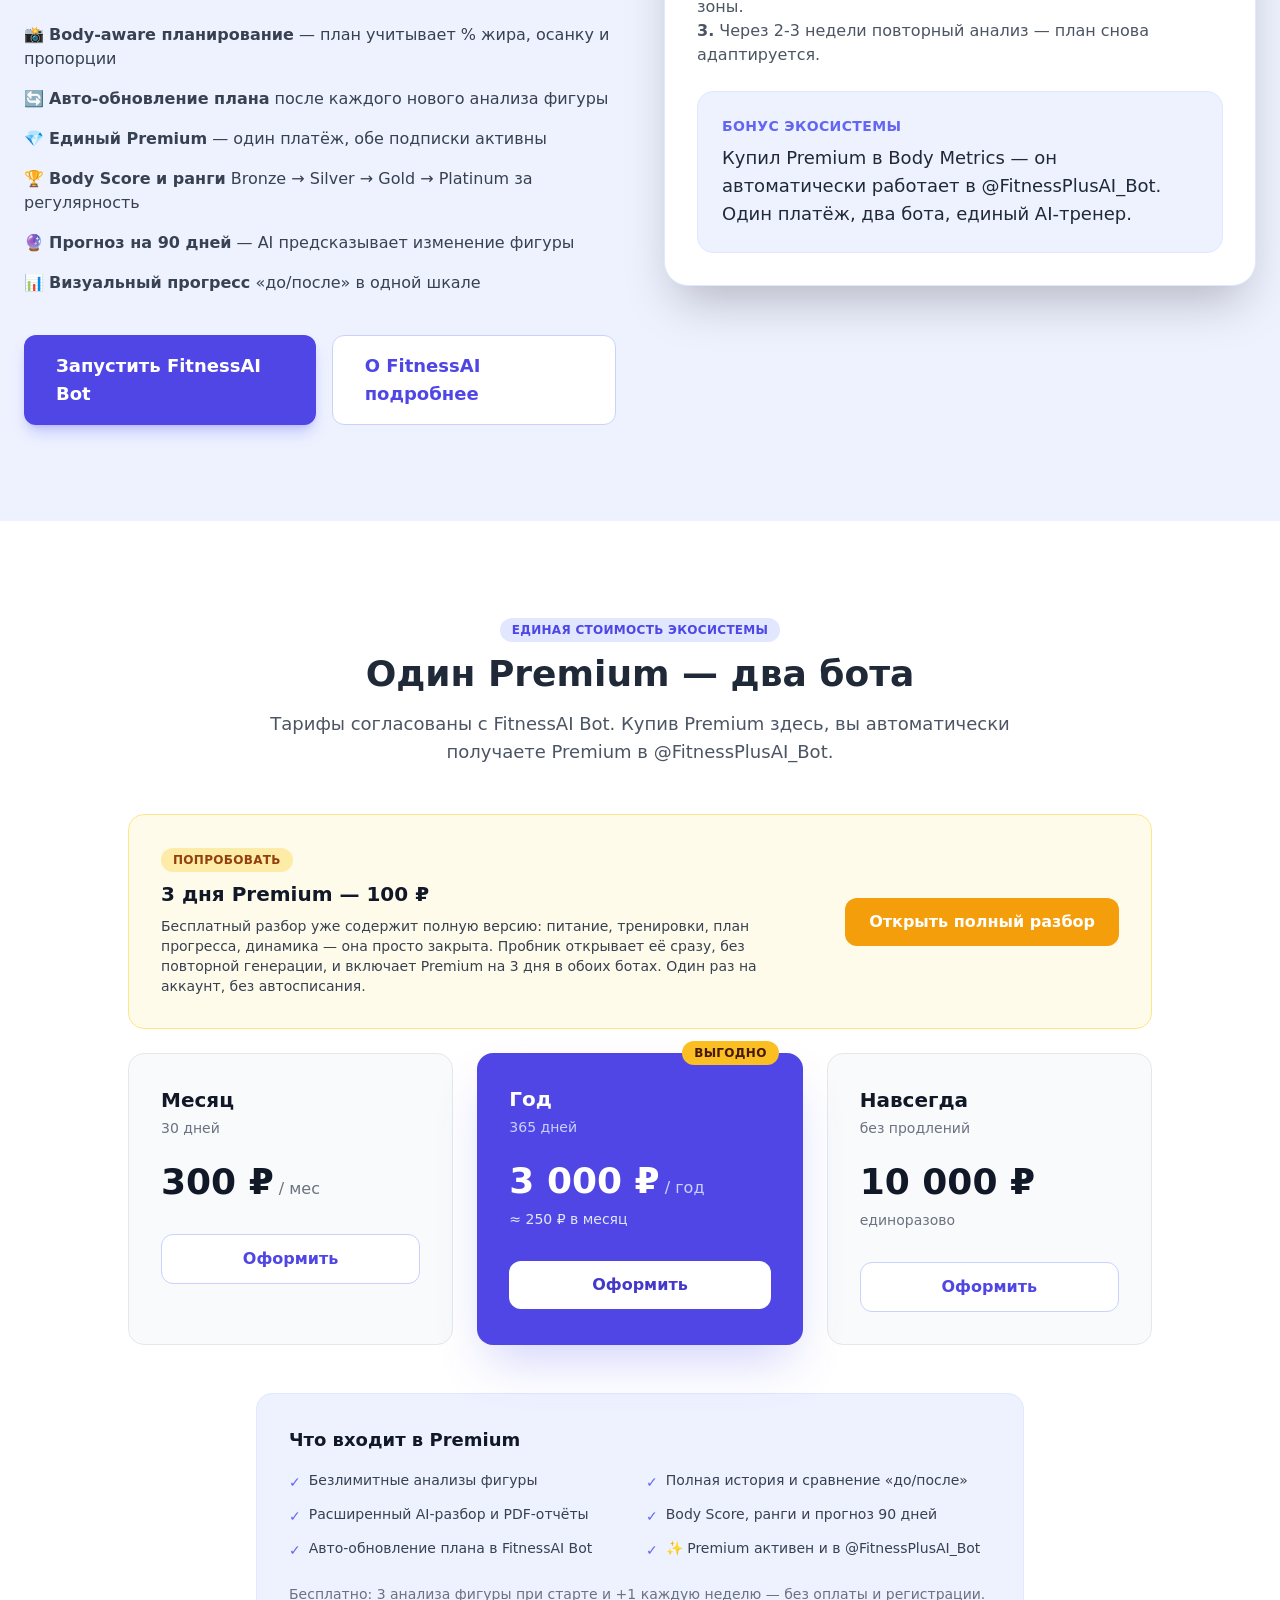
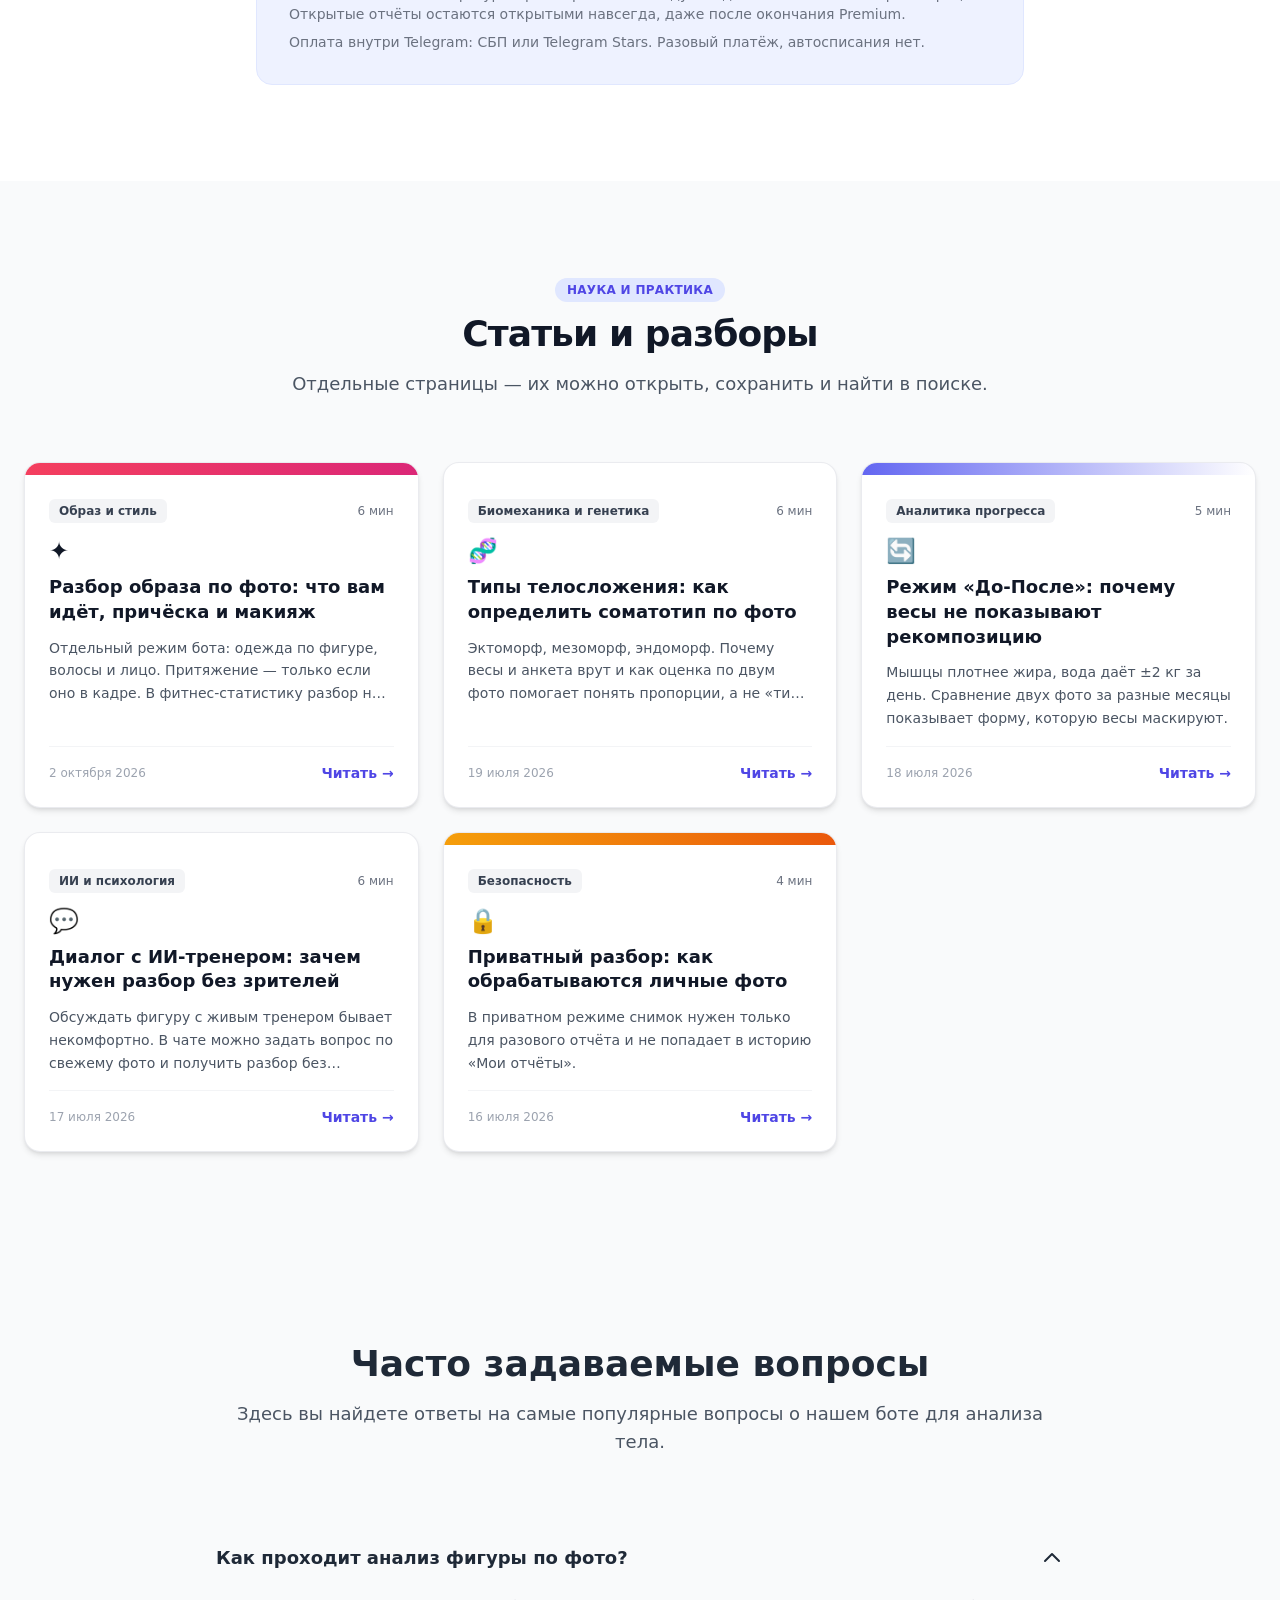
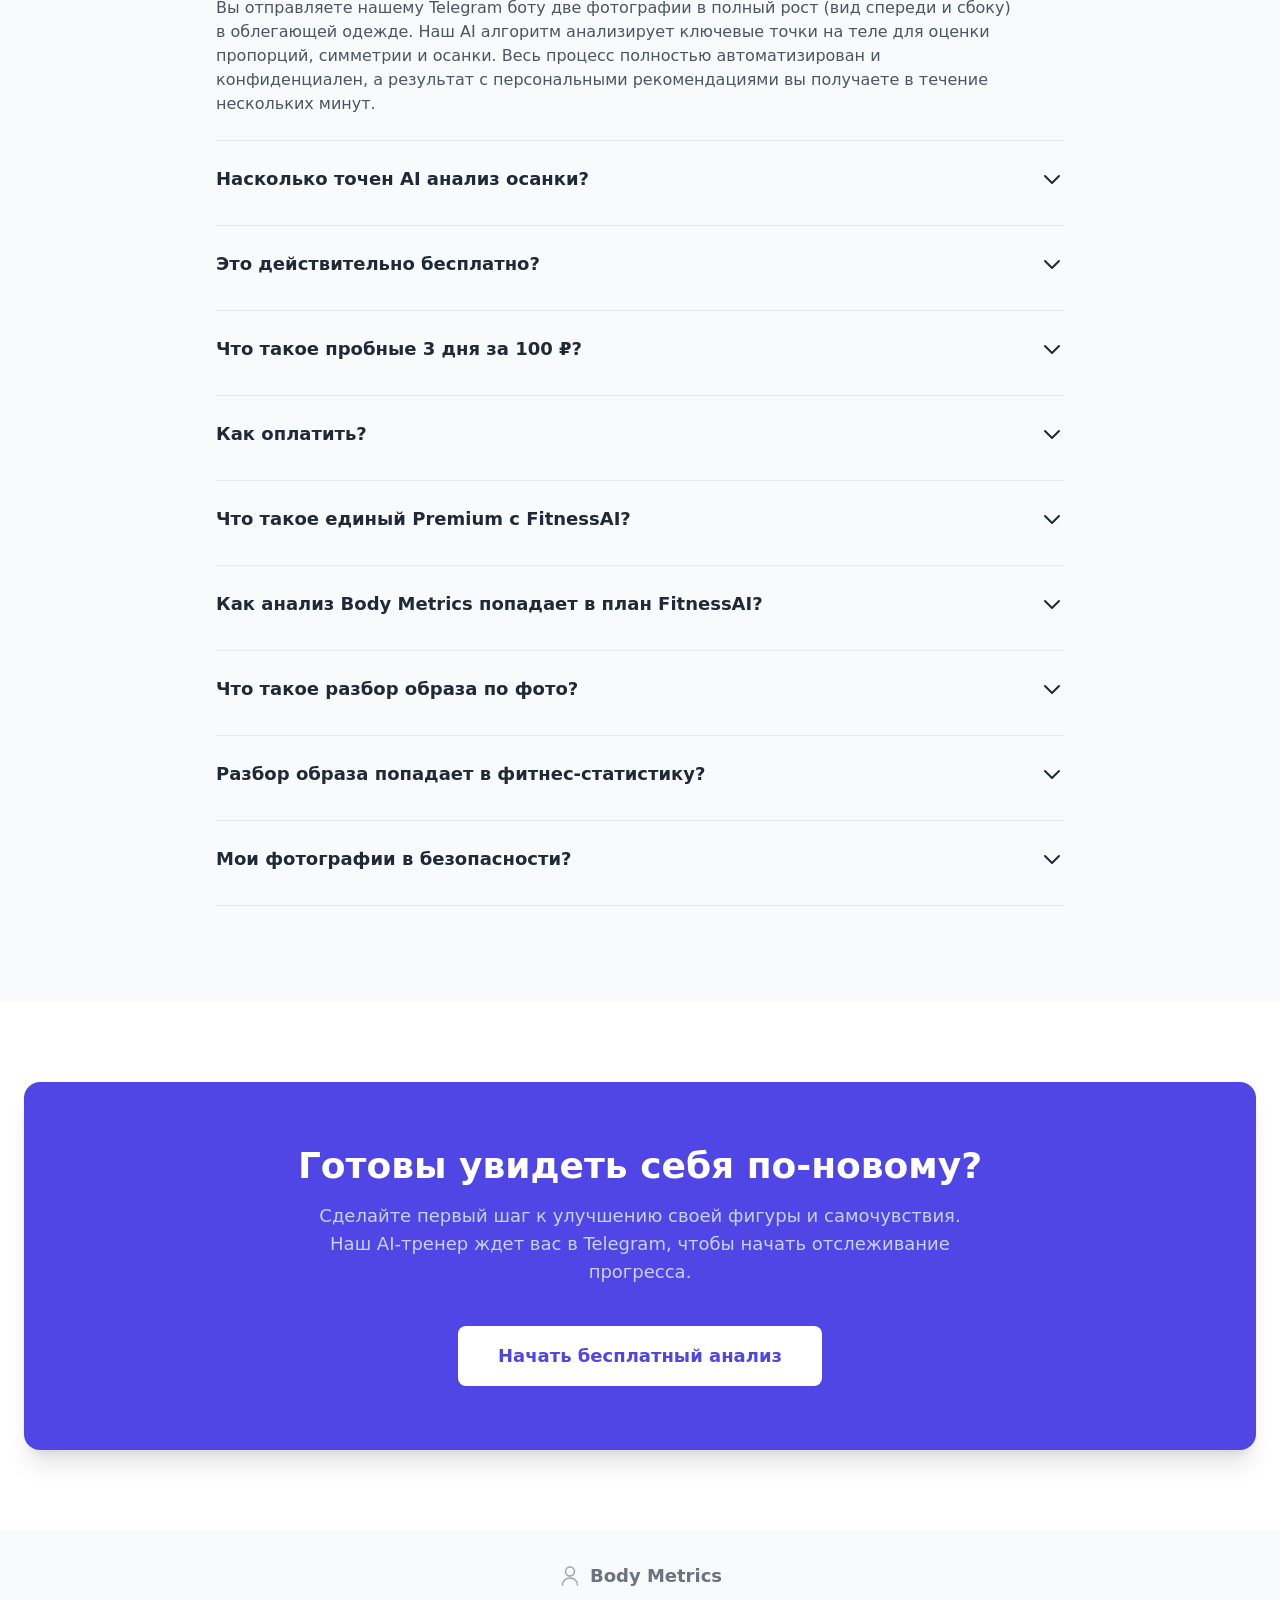
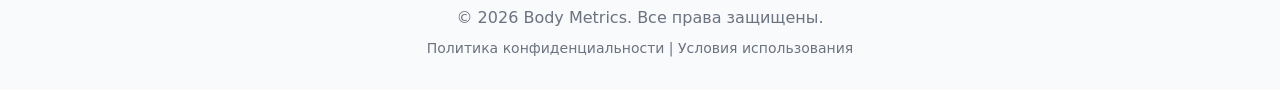
==== commit 979b58ec: "Trial 3 days / unlock full report, SBP + Telegram Stars, button rename to «Разбор образа» Co-authore" ====
--- a/index.html
+++ b/index.html
@@ -92,7 +92,7 @@
             "lowPrice": "0",
             "highPrice": "10000",
             "priceCurrency": "RUB",
-            "offerCount": 4
+            "offerCount": 5
           },
           "inLanguage": "ru"
         }
@@ -112,8 +112,8 @@
       ym(106247423, 'init', {ssr:true, webvisor:true, clickmap:true, ecommerce:"dataLayer", accurateTrackBounce:true, trackLinks:true});
     </script>
     <!-- /Yandex.Metrika counter -->
-  <script type="module" crossorigin src="/assets/index-CxtVmKoD.js"></script>
-  <link rel="stylesheet" crossorigin href="/assets/index-DrUOhbVE.css">
+  <script type="module" crossorigin src="/assets/index-CyB5ipxJ.js"></script>
+  <link rel="stylesheet" crossorigin href="/assets/index-C2fbqYK1.css">
 </head>
   <body>
     <!-- Yandex.Metrika noscript -->
--- a/assets/index-C2fbqYK1.css
+++ b/assets/index-C2fbqYK1.css
@@ -0,0 +1 @@
+*,:before,:after{--tw-border-spacing-x: 0;--tw-border-spacing-y: 0;--tw-translate-x: 0;--tw-translate-y: 0;--tw-rotate: 0;--tw-skew-x: 0;--tw-skew-y: 0;--tw-scale-x: 1;--tw-scale-y: 1;--tw-pan-x: ;--tw-pan-y: ;--tw-pinch-zoom: ;--tw-scroll-snap-strictness: proximity;--tw-gradient-from-position: ;--tw-gradient-via-position: ;--tw-gradient-to-position: ;--tw-ordinal: ;--tw-slashed-zero: ;--tw-numeric-figure: ;--tw-numeric-spacing: ;--tw-numeric-fraction: ;--tw-ring-inset: ;--tw-ring-offset-width: 0px;--tw-ring-offset-color: #fff;--tw-ring-color: rgb(59 130 246 / .5);--tw-ring-offset-shadow: 0 0 #0000;--tw-ring-shadow: 0 0 #0000;--tw-shadow: 0 0 #0000;--tw-shadow-colored: 0 0 #0000;--tw-blur: ;--tw-brightness: ;--tw-contrast: ;--tw-grayscale: ;--tw-hue-rotate: ;--tw-invert: ;--tw-saturate: ;--tw-sepia: ;--tw-drop-shadow: ;--tw-backdrop-blur: ;--tw-backdrop-brightness: ;--tw-backdrop-contrast: ;--tw-backdrop-grayscale: ;--tw-backdrop-hue-rotate: ;--tw-backdrop-invert: ;--tw-backdrop-opacity: ;--tw-backdrop-saturate: ;--tw-backdrop-sepia: ;--tw-contain-size: ;--tw-contain-layout: ;--tw-contain-paint: ;--tw-contain-style: }::backdrop{--tw-border-spacing-x: 0;--tw-border-spacing-y: 0;--tw-translate-x: 0;--tw-translate-y: 0;--tw-rotate: 0;--tw-skew-x: 0;--tw-skew-y: 0;--tw-scale-x: 1;--tw-scale-y: 1;--tw-pan-x: ;--tw-pan-y: ;--tw-pinch-zoom: ;--tw-scroll-snap-strictness: proximity;--tw-gradient-from-position: ;--tw-gradient-via-position: ;--tw-gradient-to-position: ;--tw-ordinal: ;--tw-slashed-zero: ;--tw-numeric-figure: ;--tw-numeric-spacing: ;--tw-numeric-fraction: ;--tw-ring-inset: ;--tw-ring-offset-width: 0px;--tw-ring-offset-color: #fff;--tw-ring-color: rgb(59 130 246 / .5);--tw-ring-offset-shadow: 0 0 #0000;--tw-ring-shadow: 0 0 #0000;--tw-shadow: 0 0 #0000;--tw-shadow-colored: 0 0 #0000;--tw-blur: ;--tw-brightness: ;--tw-contrast: ;--tw-grayscale: ;--tw-hue-rotate: ;--tw-invert: ;--tw-saturate: ;--tw-sepia: ;--tw-drop-shadow: ;--tw-backdrop-blur: ;--tw-backdrop-brightness: ;--tw-backdrop-contrast: ;--tw-backdrop-grayscale: ;--tw-backdrop-hue-rotate: ;--tw-backdrop-invert: ;--tw-backdrop-opacity: ;--tw-backdrop-saturate: ;--tw-backdrop-sepia: ;--tw-contain-size: ;--tw-contain-layout: ;--tw-contain-paint: ;--tw-contain-style: }*,:before,:after{box-sizing:border-box;border-width:0;border-style:solid;border-color:#e5e7eb}:before,:after{--tw-content: ""}html,:host{line-height:1.5;-webkit-text-size-adjust:100%;-moz-tab-size:4;-o-tab-size:4;tab-size:4;font-family:ui-sans-serif,system-ui,sans-serif,"Apple Color Emoji","Segoe UI Emoji",Segoe UI Symbol,"Noto Color Emoji";font-feature-settings:normal;font-variation-settings:normal;-webkit-tap-highlight-color:transparent}body{margin:0;line-height:inherit}hr{height:0;color:inherit;border-top-width:1px}abbr:where([title]){-webkit-text-decoration:underline dotted;text-decoration:underline dotted}h1,h2,h3,h4,h5,h6{font-size:inherit;font-weight:inherit}a{color:inherit;text-decoration:inherit}b,strong{font-weight:bolder}code,kbd,samp,pre{font-family:ui-monospace,SFMono-Regular,Menlo,Monaco,Consolas,Liberation Mono,Courier New,monospace;font-feature-settings:normal;font-variation-settings:normal;font-size:1em}small{font-size:80%}sub,sup{font-size:75%;line-height:0;position:relative;vertical-align:baseline}sub{bottom:-.25em}sup{top:-.5em}table{text-indent:0;border-color:inherit;border-collapse:collapse}button,input,optgroup,select,textarea{font-family:inherit;font-feature-settings:inherit;font-variation-settings:inherit;font-size:100%;font-weight:inherit;line-height:inherit;letter-spacing:inherit;color:inherit;margin:0;padding:0}button,select{text-transform:none}button,input:where([type=button]),input:where([type=reset]),input:where([type=submit]){-webkit-appearance:button;background-color:transparent;background-image:none}:-moz-focusring{outline:auto}:-moz-ui-invalid{box-shadow:none}progress{vertical-align:baseline}::-webkit-inner-spin-button,::-webkit-outer-spin-button{height:auto}[type=search]{-webkit-appearance:textfield;outline-offset:-2px}::-webkit-search-decoration{-webkit-appearance:none}::-webkit-file-upload-button{-webkit-appearance:button;font:inherit}summary{display:list-item}blockquote,dl,dd,h1,h2,h3,h4,h5,h6,hr,figure,p,pre{margin:0}fieldset{margin:0;padding:0}legend{padding:0}ol,ul,menu{list-style:none;margin:0;padding:0}dialog{padding:0}textarea{resize:vertical}input::-moz-placeholder,textarea::-moz-placeholder{opacity:1;color:#9ca3af}input::placeholder,textarea::placeholder{opacity:1;color:#9ca3af}button,[role=button]{cursor:pointer}:disabled{cursor:default}img,svg,video,canvas,audio,iframe,embed,object{display:block;vertical-align:middle}img,video{max-width:100%;height:auto}[hidden]:where(:not([hidden=until-found])){display:none}.container{width:100%}@media(min-width:640px){.container{max-width:640px}}@media(min-width:768px){.container{max-width:768px}}@media(min-width:1024px){.container{max-width:1024px}}@media(min-width:1280px){.container{max-width:1280px}}@media(min-width:1536px){.container{max-width:1536px}}.pointer-events-none{pointer-events:none}.absolute{position:absolute}.relative{position:relative}.sticky{position:sticky}.inset-0{top:0;right:0;bottom:0;left:0}.-bottom-4{bottom:-1rem}.-left-4{left:-1rem}.-right-4{right:-1rem}.-top-3{top:-.75rem}.-top-4{top:-1rem}.bottom-0{bottom:0}.left-0{left:0}.left-1\/4{left:25%}.right-1\/4{right:25%}.right-6{right:1.5rem}.top-0{top:0}.top-1\/2{top:50%}.z-10{z-index:10}.z-50{z-index:50}.mx-auto{margin-left:auto;margin-right:auto}.mb-12{margin-bottom:3rem}.mb-14{margin-bottom:3.5rem}.mb-16{margin-bottom:4rem}.mb-2{margin-bottom:.5rem}.mb-3{margin-bottom:.75rem}.mb-4{margin-bottom:1rem}.mb-6{margin-bottom:1.5rem}.ml-1{margin-left:.25rem}.ml-4{margin-left:1rem}.ml-6{margin-left:1.5rem}.mr-4{margin-right:1rem}.mt-0\.5{margin-top:.125rem}.mt-1{margin-top:.25rem}.mt-10{margin-top:2.5rem}.mt-12{margin-top:3rem}.mt-2{margin-top:.5rem}.mt-3{margin-top:.75rem}.mt-4{margin-top:1rem}.mt-5{margin-top:1.25rem}.mt-6{margin-top:1.5rem}.mt-8{margin-top:2rem}.line-clamp-3{overflow:hidden;display:-webkit-box;-webkit-box-orient:vertical;-webkit-line-clamp:3}.inline-block{display:inline-block}.flex{display:flex}.inline-flex{display:inline-flex}.grid{display:grid}.hidden{display:none}.h-0\.5{height:.125rem}.h-10{height:2.5rem}.h-12{height:3rem}.h-16{height:4rem}.h-2\.5{height:.625rem}.h-3{height:.75rem}.h-5{height:1.25rem}.h-6{height:1.5rem}.h-7{height:1.75rem}.h-8{height:2rem}.h-96{height:24rem}.h-full{height:100%}.max-h-0{max-height:0px}.max-h-screen{max-height:100vh}.w-10{width:2.5rem}.w-12{width:3rem}.w-16{width:4rem}.w-48{width:12rem}.w-5{width:1.25rem}.w-6{width:1.5rem}.w-8{width:2rem}.w-96{width:24rem}.w-full{width:100%}.min-w-0{min-width:0px}.max-w-2xl{max-width:42rem}.max-w-3xl{max-width:48rem}.max-w-4xl{max-width:56rem}.max-w-5xl{max-width:64rem}.max-w-\[70\%\]{max-width:70%}.max-w-md{max-width:28rem}.max-w-xl{max-width:36rem}.flex-1{flex:1 1 0%}.flex-shrink-0,.shrink-0{flex-shrink:0}.flex-grow{flex-grow:1}.-translate-y-1\/2{--tw-translate-y: -50%;transform:translate(var(--tw-translate-x),var(--tw-translate-y)) rotate(var(--tw-rotate)) skew(var(--tw-skew-x)) skewY(var(--tw-skew-y)) scaleX(var(--tw-scale-x)) scaleY(var(--tw-scale-y))}.-rotate-180{--tw-rotate: -180deg;transform:translate(var(--tw-translate-x),var(--tw-translate-y)) rotate(var(--tw-rotate)) skew(var(--tw-skew-x)) skewY(var(--tw-skew-y)) scaleX(var(--tw-scale-x)) scaleY(var(--tw-scale-y))}.rotate-0{--tw-rotate: 0deg;transform:translate(var(--tw-translate-x),var(--tw-translate-y)) rotate(var(--tw-rotate)) skew(var(--tw-skew-x)) skewY(var(--tw-skew-y)) scaleX(var(--tw-scale-x)) scaleY(var(--tw-scale-y))}.rotate-180{--tw-rotate: 180deg;transform:translate(var(--tw-translate-x),var(--tw-translate-y)) rotate(var(--tw-rotate)) skew(var(--tw-skew-x)) skewY(var(--tw-skew-y)) scaleX(var(--tw-scale-x)) scaleY(var(--tw-scale-y))}.scale-105{--tw-scale-x: 1.05;--tw-scale-y: 1.05;transform:translate(var(--tw-translate-x),var(--tw-translate-y)) rotate(var(--tw-rotate)) skew(var(--tw-skew-x)) skewY(var(--tw-skew-y)) scaleX(var(--tw-scale-x)) scaleY(var(--tw-scale-y))}.transform{transform:translate(var(--tw-translate-x),var(--tw-translate-y)) rotate(var(--tw-rotate)) skew(var(--tw-skew-x)) skewY(var(--tw-skew-y)) scaleX(var(--tw-scale-x)) scaleY(var(--tw-scale-y))}.list-inside{list-style-position:inside}.list-disc{list-style-type:disc}.grid-cols-2{grid-template-columns:repeat(2,minmax(0,1fr))}.flex-col{flex-direction:column}.flex-wrap{flex-wrap:wrap}.items-start{align-items:flex-start}.items-center{align-items:center}.justify-center{justify-content:center}.justify-between{justify-content:space-between}.gap-12{gap:3rem}.gap-2{gap:.5rem}.gap-3{gap:.75rem}.gap-4{gap:1rem}.gap-5{gap:1.25rem}.gap-6{gap:1.5rem}.gap-8{gap:2rem}.gap-x-6{-moz-column-gap:1.5rem;column-gap:1.5rem}.gap-y-2{row-gap:.5rem}.space-x-2>:not([hidden])~:not([hidden]){--tw-space-x-reverse: 0;margin-right:calc(.5rem * var(--tw-space-x-reverse));margin-left:calc(.5rem * calc(1 - var(--tw-space-x-reverse)))}.space-y-1>:not([hidden])~:not([hidden]){--tw-space-y-reverse: 0;margin-top:calc(.25rem * calc(1 - var(--tw-space-y-reverse)));margin-bottom:calc(.25rem * var(--tw-space-y-reverse))}.space-y-3>:not([hidden])~:not([hidden]){--tw-space-y-reverse: 0;margin-top:calc(.75rem * calc(1 - var(--tw-space-y-reverse)));margin-bottom:calc(.75rem * var(--tw-space-y-reverse))}.space-y-4>:not([hidden])~:not([hidden]){--tw-space-y-reverse: 0;margin-top:calc(1rem * calc(1 - var(--tw-space-y-reverse)));margin-bottom:calc(1rem * var(--tw-space-y-reverse))}.space-y-6>:not([hidden])~:not([hidden]){--tw-space-y-reverse: 0;margin-top:calc(1.5rem * calc(1 - var(--tw-space-y-reverse)));margin-bottom:calc(1.5rem * var(--tw-space-y-reverse))}.overflow-hidden{overflow:hidden}.whitespace-nowrap{white-space:nowrap}.rounded-2xl{border-radius:1rem}.rounded-3xl{border-radius:1.5rem}.rounded-full{border-radius:9999px}.rounded-lg{border-radius:.5rem}.rounded-md{border-radius:.375rem}.rounded-xl{border-radius:.75rem}.border{border-width:1px}.border-2{border-width:2px}.border-b{border-bottom-width:1px}.border-t{border-top-width:1px}.border-amber-200{--tw-border-opacity: 1;border-color:rgb(253 230 138 / var(--tw-border-opacity, 1))}.border-gray-100{--tw-border-opacity: 1;border-color:rgb(243 244 246 / var(--tw-border-opacity, 1))}.border-gray-200{--tw-border-opacity: 1;border-color:rgb(229 231 235 / var(--tw-border-opacity, 1))}.border-gray-200\/80{border-color:#e5e7ebcc}.border-gray-700{--tw-border-opacity: 1;border-color:rgb(55 65 81 / var(--tw-border-opacity, 1))}.border-gray-700\/60{border-color:#37415199}.border-indigo-100{--tw-border-opacity: 1;border-color:rgb(224 231 255 / var(--tw-border-opacity, 1))}.border-indigo-200{--tw-border-opacity: 1;border-color:rgb(199 210 254 / var(--tw-border-opacity, 1))}.border-indigo-500{--tw-border-opacity: 1;border-color:rgb(99 102 241 / var(--tw-border-opacity, 1))}.border-indigo-500\/40{border-color:#6366f166}.border-indigo-800\/60{border-color:#3730a399}.border-rose-100{--tw-border-opacity: 1;border-color:rgb(255 228 230 / var(--tw-border-opacity, 1))}.bg-amber-200\/70{background-color:#fde68ab3}.bg-amber-400{--tw-bg-opacity: 1;background-color:rgb(251 191 36 / var(--tw-bg-opacity, 1))}.bg-amber-50{--tw-bg-opacity: 1;background-color:rgb(255 251 235 / var(--tw-bg-opacity, 1))}.bg-amber-500{--tw-bg-opacity: 1;background-color:rgb(245 158 11 / var(--tw-bg-opacity, 1))}.bg-black\/20{background-color:#0003}.bg-emerald-500{--tw-bg-opacity: 1;background-color:rgb(16 185 129 / var(--tw-bg-opacity, 1))}.bg-emerald-500\/20{background-color:#10b98133}.bg-gray-100{--tw-bg-opacity: 1;background-color:rgb(243 244 246 / var(--tw-bg-opacity, 1))}.bg-gray-200{--tw-bg-opacity: 1;background-color:rgb(229 231 235 / var(--tw-bg-opacity, 1))}.bg-gray-50{--tw-bg-opacity: 1;background-color:rgb(249 250 251 / var(--tw-bg-opacity, 1))}.bg-gray-800\/60{background-color:#1f293799}.bg-gray-800\/80{background-color:#1f2937cc}.bg-gray-900{--tw-bg-opacity: 1;background-color:rgb(17 24 39 / var(--tw-bg-opacity, 1))}.bg-gray-900\/90{background-color:#111827e6}.bg-indigo-100{--tw-bg-opacity: 1;background-color:rgb(224 231 255 / var(--tw-bg-opacity, 1))}.bg-indigo-200{--tw-bg-opacity: 1;background-color:rgb(199 210 254 / var(--tw-bg-opacity, 1))}.bg-indigo-50{--tw-bg-opacity: 1;background-color:rgb(238 242 255 / var(--tw-bg-opacity, 1))}.bg-indigo-500{--tw-bg-opacity: 1;background-color:rgb(99 102 241 / var(--tw-bg-opacity, 1))}.bg-indigo-500\/20{background-color:#6366f133}.bg-indigo-600{--tw-bg-opacity: 1;background-color:rgb(79 70 229 / var(--tw-bg-opacity, 1))}.bg-indigo-600\/20{background-color:#4f46e533}.bg-indigo-950\/80{background-color:#1e1b4bcc}.bg-purple-600\/20{background-color:#9333ea33}.bg-rose-100{--tw-bg-opacity: 1;background-color:rgb(255 228 230 / var(--tw-bg-opacity, 1))}.bg-rose-50\/60{background-color:#fff1f299}.bg-rose-600{--tw-bg-opacity: 1;background-color:rgb(225 29 72 / var(--tw-bg-opacity, 1))}.bg-white{--tw-bg-opacity: 1;background-color:rgb(255 255 255 / var(--tw-bg-opacity, 1))}.bg-white\/80{background-color:#fffc}.bg-gradient-to-br{background-image:linear-gradient(to bottom right,var(--tw-gradient-stops))}.bg-gradient-to-r{background-image:linear-gradient(to right,var(--tw-gradient-stops))}.from-amber-500{--tw-gradient-from: #f59e0b var(--tw-gradient-from-position);--tw-gradient-to: rgb(245 158 11 / 0) var(--tw-gradient-to-position);--tw-gradient-stops: var(--tw-gradient-from), var(--tw-gradient-to)}.from-blue-600{--tw-gradient-from: #2563eb var(--tw-gradient-from-position);--tw-gradient-to: rgb(37 99 235 / 0) var(--tw-gradient-to-position);--tw-gradient-stops: var(--tw-gradient-from), var(--tw-gradient-to)}.from-emerald-600{--tw-gradient-from: #059669 var(--tw-gradient-from-position);--tw-gradient-to: rgb(5 150 105 / 0) var(--tw-gradient-to-position);--tw-gradient-stops: var(--tw-gradient-from), var(--tw-gradient-to)}.from-indigo-500{--tw-gradient-from: #6366f1 var(--tw-gradient-from-position);--tw-gradient-to: rgb(99 102 241 / 0) var(--tw-gradient-to-position);--tw-gradient-stops: var(--tw-gradient-from), var(--tw-gradient-to)}.from-indigo-600{--tw-gradient-from: #4f46e5 var(--tw-gradient-from-position);--tw-gradient-to: rgb(79 70 229 / 0) var(--tw-gradient-to-position);--tw-gradient-stops: var(--tw-gradient-from), var(--tw-gradient-to)}.from-rose-500{--tw-gradient-from: #f43f5e var(--tw-gradient-from-position);--tw-gradient-to: rgb(244 63 94 / 0) var(--tw-gradient-to-position);--tw-gradient-stops: var(--tw-gradient-from), var(--tw-gradient-to)}.to-indigo-600{--tw-gradient-to: #4f46e5 var(--tw-gradient-to-position)}.to-orange-600{--tw-gradient-to: #ea580c var(--tw-gradient-to-position)}.to-pink-600{--tw-gradient-to: #db2777 var(--tw-gradient-to-position)}.to-purple-600{--tw-gradient-to: #9333ea var(--tw-gradient-to-position)}.to-teal-600{--tw-gradient-to: #0d9488 var(--tw-gradient-to-position)}.p-3\.5{padding:.875rem}.p-4{padding:1rem}.p-5{padding:1.25rem}.p-6{padding:1.5rem}.p-8{padding:2rem}.px-10{padding-left:2.5rem;padding-right:2.5rem}.px-2{padding-left:.5rem;padding-right:.5rem}.px-2\.5{padding-left:.625rem;padding-right:.625rem}.px-3{padding-left:.75rem;padding-right:.75rem}.px-3\.5{padding-left:.875rem;padding-right:.875rem}.px-4{padding-left:1rem;padding-right:1rem}.px-5{padding-left:1.25rem;padding-right:1.25rem}.px-6{padding-left:1.5rem;padding-right:1.5rem}.px-8{padding-left:2rem;padding-right:2rem}.py-1{padding-top:.25rem;padding-bottom:.25rem}.py-1\.5{padding-top:.375rem;padding-bottom:.375rem}.py-16{padding-top:4rem;padding-bottom:4rem}.py-2{padding-top:.5rem;padding-bottom:.5rem}.py-20{padding-top:5rem;padding-bottom:5rem}.py-3{padding-top:.75rem;padding-bottom:.75rem}.py-4{padding-top:1rem;padding-bottom:1rem}.py-5{padding-top:1.25rem;padding-bottom:1.25rem}.py-6{padding-top:1.5rem;padding-bottom:1.5rem}.py-8{padding-top:2rem;padding-bottom:2rem}.pb-5{padding-bottom:1.25rem}.pr-12{padding-right:3rem}.pt-2{padding-top:.5rem}.pt-4{padding-top:1rem}.text-left{text-align:left}.text-center{text-align:center}.font-sans{font-family:ui-sans-serif,system-ui,sans-serif,"Apple Color Emoji","Segoe UI Emoji",Segoe UI Symbol,"Noto Color Emoji"}.text-2xl{font-size:1.5rem;line-height:2rem}.text-3xl{font-size:1.875rem;line-height:2.25rem}.text-4xl{font-size:2.25rem;line-height:2.5rem}.text-base{font-size:1rem;line-height:1.5rem}.text-lg{font-size:1.125rem;line-height:1.75rem}.text-sm{font-size:.875rem;line-height:1.25rem}.text-xl{font-size:1.25rem;line-height:1.75rem}.text-xs{font-size:.75rem;line-height:1rem}.font-bold{font-weight:700}.font-extrabold{font-weight:800}.font-medium{font-weight:500}.font-semibold{font-weight:600}.uppercase{text-transform:uppercase}.leading-relaxed{line-height:1.625}.leading-snug{line-height:1.375}.leading-tight{line-height:1.25}.tracking-tight{letter-spacing:-.025em}.tracking-wide{letter-spacing:.025em}.tracking-wider{letter-spacing:.05em}.text-amber-800{--tw-text-opacity: 1;color:rgb(146 64 14 / var(--tw-text-opacity, 1))}.text-amber-950{--tw-text-opacity: 1;color:rgb(69 26 3 / var(--tw-text-opacity, 1))}.text-emerald-300{--tw-text-opacity: 1;color:rgb(110 231 183 / var(--tw-text-opacity, 1))}.text-emerald-400{--tw-text-opacity: 1;color:rgb(52 211 153 / var(--tw-text-opacity, 1))}.text-emerald-500{--tw-text-opacity: 1;color:rgb(16 185 129 / var(--tw-text-opacity, 1))}.text-gray-200{--tw-text-opacity: 1;color:rgb(229 231 235 / var(--tw-text-opacity, 1))}.text-gray-300{--tw-text-opacity: 1;color:rgb(209 213 219 / var(--tw-text-opacity, 1))}.text-gray-400{--tw-text-opacity: 1;color:rgb(156 163 175 / var(--tw-text-opacity, 1))}.text-gray-500{--tw-text-opacity: 1;color:rgb(107 114 128 / var(--tw-text-opacity, 1))}.text-gray-600{--tw-text-opacity: 1;color:rgb(75 85 99 / var(--tw-text-opacity, 1))}.text-gray-700{--tw-text-opacity: 1;color:rgb(55 65 81 / var(--tw-text-opacity, 1))}.text-gray-800{--tw-text-opacity: 1;color:rgb(31 41 55 / var(--tw-text-opacity, 1))}.text-gray-900{--tw-text-opacity: 1;color:rgb(17 24 39 / var(--tw-text-opacity, 1))}.text-indigo-100{--tw-text-opacity: 1;color:rgb(224 231 255 / var(--tw-text-opacity, 1))}.text-indigo-200{--tw-text-opacity: 1;color:rgb(199 210 254 / var(--tw-text-opacity, 1))}.text-indigo-300{--tw-text-opacity: 1;color:rgb(165 180 252 / var(--tw-text-opacity, 1))}.text-indigo-400{--tw-text-opacity: 1;color:rgb(129 140 248 / var(--tw-text-opacity, 1))}.text-indigo-500{--tw-text-opacity: 1;color:rgb(99 102 241 / var(--tw-text-opacity, 1))}.text-indigo-600{--tw-text-opacity: 1;color:rgb(79 70 229 / var(--tw-text-opacity, 1))}.text-indigo-700{--tw-text-opacity: 1;color:rgb(67 56 202 / var(--tw-text-opacity, 1))}.text-rose-700{--tw-text-opacity: 1;color:rgb(190 18 60 / var(--tw-text-opacity, 1))}.text-white{--tw-text-opacity: 1;color:rgb(255 255 255 / var(--tw-text-opacity, 1))}.text-white\/70{color:#ffffffb3}.opacity-50{opacity:.5}.opacity-80{opacity:.8}.shadow-2xl{--tw-shadow: 0 25px 50px -12px rgb(0 0 0 / .25);--tw-shadow-colored: 0 25px 50px -12px var(--tw-shadow-color);box-shadow:var(--tw-ring-offset-shadow, 0 0 #0000),var(--tw-ring-shadow, 0 0 #0000),var(--tw-shadow)}.shadow-lg{--tw-shadow: 0 10px 15px -3px rgb(0 0 0 / .1), 0 4px 6px -4px rgb(0 0 0 / .1);--tw-shadow-colored: 0 10px 15px -3px var(--tw-shadow-color), 0 4px 6px -4px var(--tw-shadow-color);box-shadow:var(--tw-ring-offset-shadow, 0 0 #0000),var(--tw-ring-shadow, 0 0 #0000),var(--tw-shadow)}.shadow-md{--tw-shadow: 0 4px 6px -1px rgb(0 0 0 / .1), 0 2px 4px -2px rgb(0 0 0 / .1);--tw-shadow-colored: 0 4px 6px -1px var(--tw-shadow-color), 0 2px 4px -2px var(--tw-shadow-color);box-shadow:var(--tw-ring-offset-shadow, 0 0 #0000),var(--tw-ring-shadow, 0 0 #0000),var(--tw-shadow)}.shadow-sm{--tw-shadow: 0 1px 2px 0 rgb(0 0 0 / .05);--tw-shadow-colored: 0 1px 2px 0 var(--tw-shadow-color);box-shadow:var(--tw-ring-offset-shadow, 0 0 #0000),var(--tw-ring-shadow, 0 0 #0000),var(--tw-shadow)}.shadow-xl{--tw-shadow: 0 20px 25px -5px rgb(0 0 0 / .1), 0 8px 10px -6px rgb(0 0 0 / .1);--tw-shadow-colored: 0 20px 25px -5px var(--tw-shadow-color), 0 8px 10px -6px var(--tw-shadow-color);box-shadow:var(--tw-ring-offset-shadow, 0 0 #0000),var(--tw-ring-shadow, 0 0 #0000),var(--tw-shadow)}.shadow-indigo-500\/25{--tw-shadow-color: rgb(99 102 241 / .25);--tw-shadow: var(--tw-shadow-colored)}.shadow-indigo-500\/30{--tw-shadow-color: rgb(99 102 241 / .3);--tw-shadow: var(--tw-shadow-colored)}.blur-3xl{--tw-blur: blur(64px);filter:var(--tw-blur) var(--tw-brightness) var(--tw-contrast) var(--tw-grayscale) var(--tw-hue-rotate) var(--tw-invert) var(--tw-saturate) var(--tw-sepia) var(--tw-drop-shadow)}.filter{filter:var(--tw-blur) var(--tw-brightness) var(--tw-contrast) var(--tw-grayscale) var(--tw-hue-rotate) var(--tw-invert) var(--tw-saturate) var(--tw-sepia) var(--tw-drop-shadow)}.backdrop-blur-md{--tw-backdrop-blur: blur(12px);-webkit-backdrop-filter:var(--tw-backdrop-blur) var(--tw-backdrop-brightness) var(--tw-backdrop-contrast) var(--tw-backdrop-grayscale) var(--tw-backdrop-hue-rotate) var(--tw-backdrop-invert) var(--tw-backdrop-opacity) var(--tw-backdrop-saturate) var(--tw-backdrop-sepia);backdrop-filter:var(--tw-backdrop-blur) var(--tw-backdrop-brightness) var(--tw-backdrop-contrast) var(--tw-backdrop-grayscale) var(--tw-backdrop-hue-rotate) var(--tw-backdrop-invert) var(--tw-backdrop-opacity) var(--tw-backdrop-saturate) var(--tw-backdrop-sepia)}.backdrop-blur-xl{--tw-backdrop-blur: blur(24px);-webkit-backdrop-filter:var(--tw-backdrop-blur) var(--tw-backdrop-brightness) var(--tw-backdrop-contrast) var(--tw-backdrop-grayscale) var(--tw-backdrop-hue-rotate) var(--tw-backdrop-invert) var(--tw-backdrop-opacity) var(--tw-backdrop-saturate) var(--tw-backdrop-sepia);backdrop-filter:var(--tw-backdrop-blur) var(--tw-backdrop-brightness) var(--tw-backdrop-contrast) var(--tw-backdrop-grayscale) var(--tw-backdrop-hue-rotate) var(--tw-backdrop-invert) var(--tw-backdrop-opacity) var(--tw-backdrop-saturate) var(--tw-backdrop-sepia)}.transition{transition-property:color,background-color,border-color,text-decoration-color,fill,stroke,opacity,box-shadow,transform,filter,backdrop-filter;transition-timing-function:cubic-bezier(.4,0,.2,1);transition-duration:.15s}.transition-all{transition-property:all;transition-timing-function:cubic-bezier(.4,0,.2,1);transition-duration:.15s}.transition-colors{transition-property:color,background-color,border-color,text-decoration-color,fill,stroke;transition-timing-function:cubic-bezier(.4,0,.2,1);transition-duration:.15s}.transition-transform{transition-property:transform;transition-timing-function:cubic-bezier(.4,0,.2,1);transition-duration:.15s}.duration-200{transition-duration:.2s}.duration-300{transition-duration:.3s}.duration-500{transition-duration:.5s}.hover\:-translate-y-2:hover{--tw-translate-y: -.5rem;transform:translate(var(--tw-translate-x),var(--tw-translate-y)) rotate(var(--tw-rotate)) skew(var(--tw-skew-x)) skewY(var(--tw-skew-y)) scaleX(var(--tw-scale-x)) scaleY(var(--tw-scale-y))}.hover\:border-indigo-400:hover{--tw-border-opacity: 1;border-color:rgb(129 140 248 / var(--tw-border-opacity, 1))}.hover\:bg-amber-600:hover{--tw-bg-opacity: 1;background-color:rgb(217 119 6 / var(--tw-bg-opacity, 1))}.hover\:bg-gray-50:hover{--tw-bg-opacity: 1;background-color:rgb(249 250 251 / var(--tw-bg-opacity, 1))}.hover\:bg-gray-800:hover{--tw-bg-opacity: 1;background-color:rgb(31 41 55 / var(--tw-bg-opacity, 1))}.hover\:bg-indigo-100:hover{--tw-bg-opacity: 1;background-color:rgb(224 231 255 / var(--tw-bg-opacity, 1))}.hover\:bg-indigo-50:hover{--tw-bg-opacity: 1;background-color:rgb(238 242 255 / var(--tw-bg-opacity, 1))}.hover\:bg-indigo-600:hover{--tw-bg-opacity: 1;background-color:rgb(79 70 229 / var(--tw-bg-opacity, 1))}.hover\:bg-indigo-700:hover{--tw-bg-opacity: 1;background-color:rgb(67 56 202 / var(--tw-bg-opacity, 1))}.hover\:bg-rose-700:hover{--tw-bg-opacity: 1;background-color:rgb(190 18 60 / var(--tw-bg-opacity, 1))}.hover\:from-indigo-600:hover{--tw-gradient-from: #4f46e5 var(--tw-gradient-from-position);--tw-gradient-to: rgb(79 70 229 / 0) var(--tw-gradient-to-position);--tw-gradient-stops: var(--tw-gradient-from), var(--tw-gradient-to)}.hover\:to-purple-700:hover{--tw-gradient-to: #7e22ce var(--tw-gradient-to-position)}.hover\:text-indigo-500:hover{--tw-text-opacity: 1;color:rgb(99 102 241 / var(--tw-text-opacity, 1))}.hover\:text-rose-800:hover{--tw-text-opacity: 1;color:rgb(159 18 57 / var(--tw-text-opacity, 1))}.hover\:text-white:hover{--tw-text-opacity: 1;color:rgb(255 255 255 / var(--tw-text-opacity, 1))}.hover\:shadow-2xl:hover{--tw-shadow: 0 25px 50px -12px rgb(0 0 0 / .25);--tw-shadow-colored: 0 25px 50px -12px var(--tw-shadow-color);box-shadow:var(--tw-ring-offset-shadow, 0 0 #0000),var(--tw-ring-shadow, 0 0 #0000),var(--tw-shadow)}.hover\:shadow-xl:hover{--tw-shadow: 0 20px 25px -5px rgb(0 0 0 / .1), 0 8px 10px -6px rgb(0 0 0 / .1);--tw-shadow-colored: 0 20px 25px -5px var(--tw-shadow-color), 0 8px 10px -6px var(--tw-shadow-color);box-shadow:var(--tw-ring-offset-shadow, 0 0 #0000),var(--tw-ring-shadow, 0 0 #0000),var(--tw-shadow)}.group:hover .group-hover\:text-indigo-600{--tw-text-opacity: 1;color:rgb(79 70 229 / var(--tw-text-opacity, 1))}@media(min-width:640px){.sm\:w-auto{width:auto}.sm\:grid-cols-2{grid-template-columns:repeat(2,minmax(0,1fr))}.sm\:flex-row{flex-direction:row}.sm\:items-center{align-items:center}.sm\:p-12{padding:3rem}.sm\:p-6{padding:1.5rem}.sm\:p-8{padding:2rem}.sm\:px-6{padding-left:1.5rem;padding-right:1.5rem}.sm\:py-24{padding-top:6rem;padding-bottom:6rem}.sm\:py-4{padding-top:1rem;padding-bottom:1rem}.sm\:text-3xl{font-size:1.875rem;line-height:2.25rem}.sm\:text-4xl{font-size:2.25rem;line-height:2.5rem}.sm\:text-5xl{font-size:3rem;line-height:1}}@media(min-width:768px){.md\:flex{display:flex}.md\:hidden{display:none}.md\:grid-cols-2{grid-template-columns:repeat(2,minmax(0,1fr))}.md\:grid-cols-3{grid-template-columns:repeat(3,minmax(0,1fr))}}@media(min-width:1024px){.lg\:col-span-5{grid-column:span 5 / span 5}.lg\:col-span-7{grid-column:span 7 / span 7}.lg\:mx-0{margin-left:0;margin-right:0}.lg\:block{display:block}.lg\:max-w-none{max-width:none}.lg\:grid-cols-12{grid-template-columns:repeat(12,minmax(0,1fr))}.lg\:grid-cols-2{grid-template-columns:repeat(2,minmax(0,1fr))}.lg\:grid-cols-3{grid-template-columns:repeat(3,minmax(0,1fr))}.lg\:grid-cols-4{grid-template-columns:repeat(4,minmax(0,1fr))}.lg\:justify-start{justify-content:flex-start}.lg\:gap-5{gap:1.25rem}.lg\:gap-8{gap:2rem}.lg\:px-6{padding-left:1.5rem;padding-right:1.5rem}.lg\:py-32{padding-top:8rem;padding-bottom:8rem}.lg\:text-left{text-align:left}.lg\:text-5xl{font-size:3rem;line-height:1}.lg\:text-6xl{font-size:3.75rem;line-height:1}.lg\:text-base{font-size:1rem;line-height:1.5rem}}@media(min-width:1280px){.xl\:gap-10{gap:2.5rem}.xl\:gap-6{gap:1.5rem}}
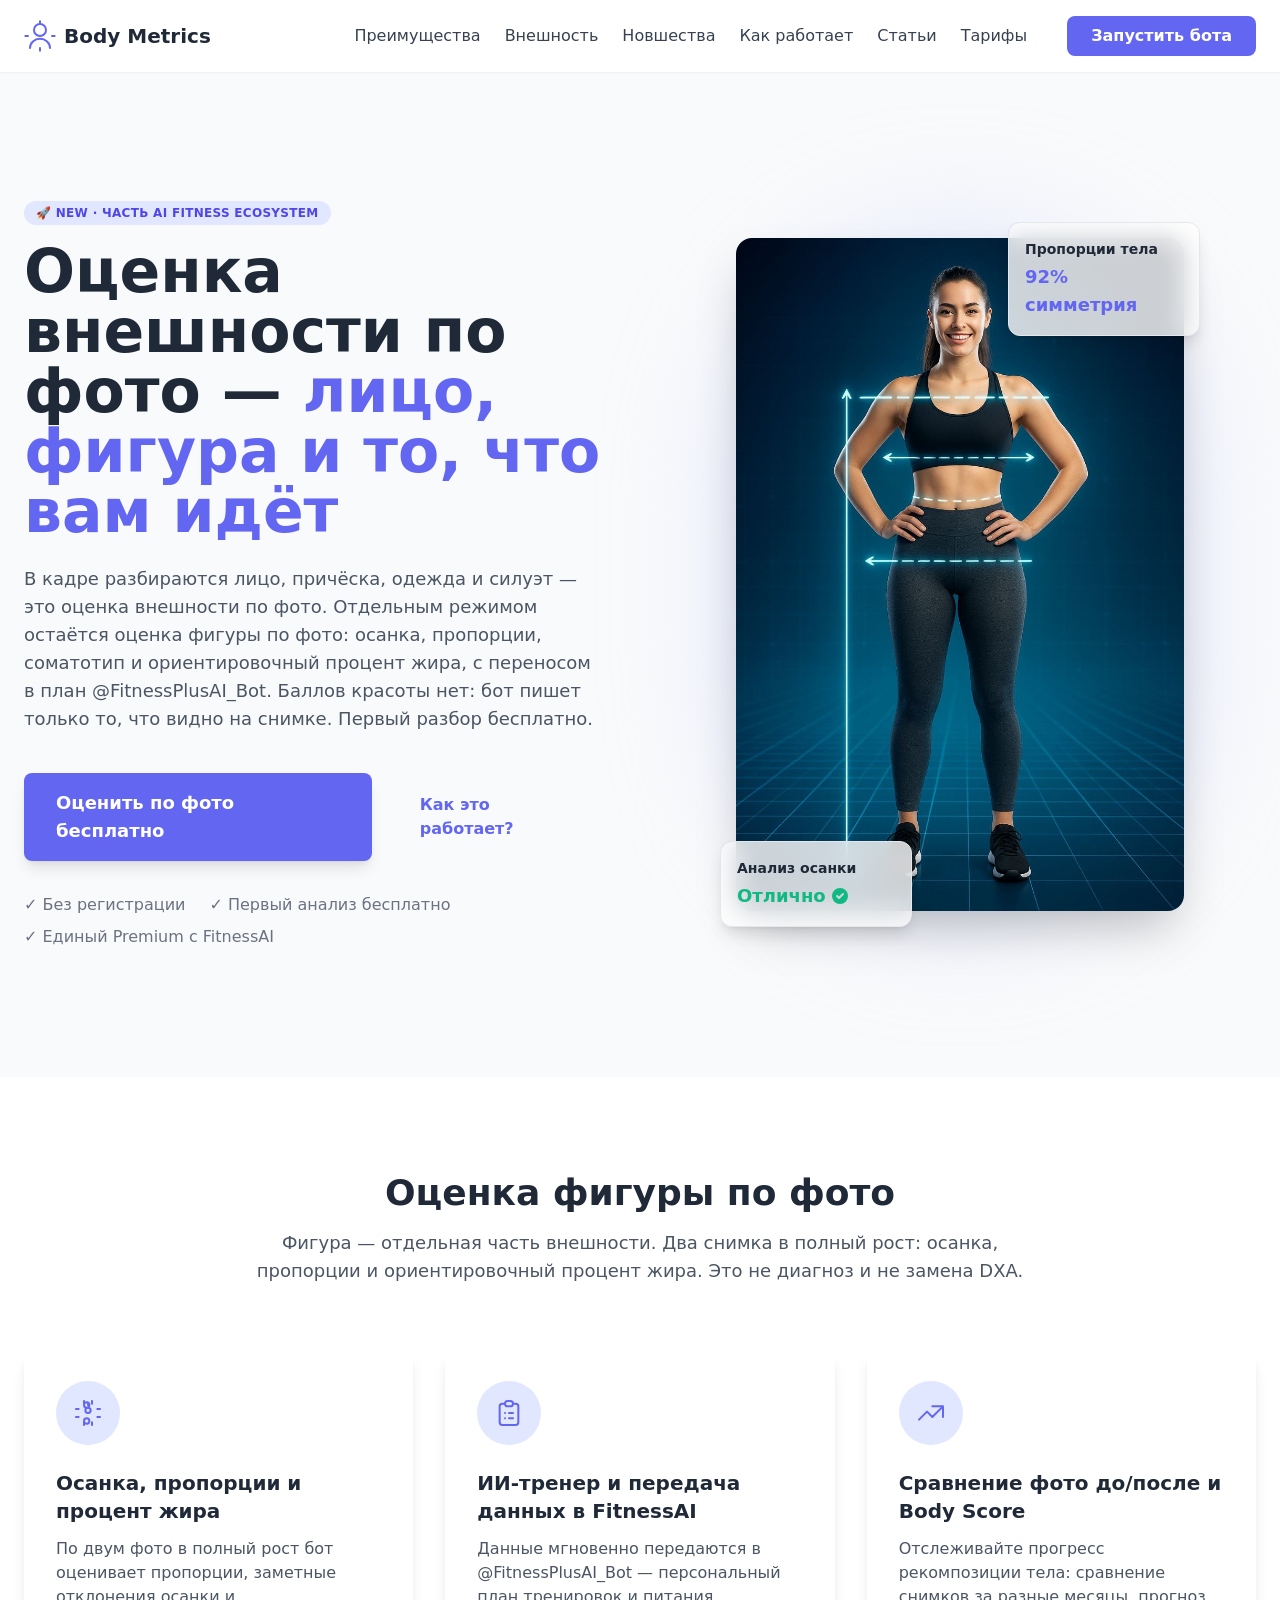
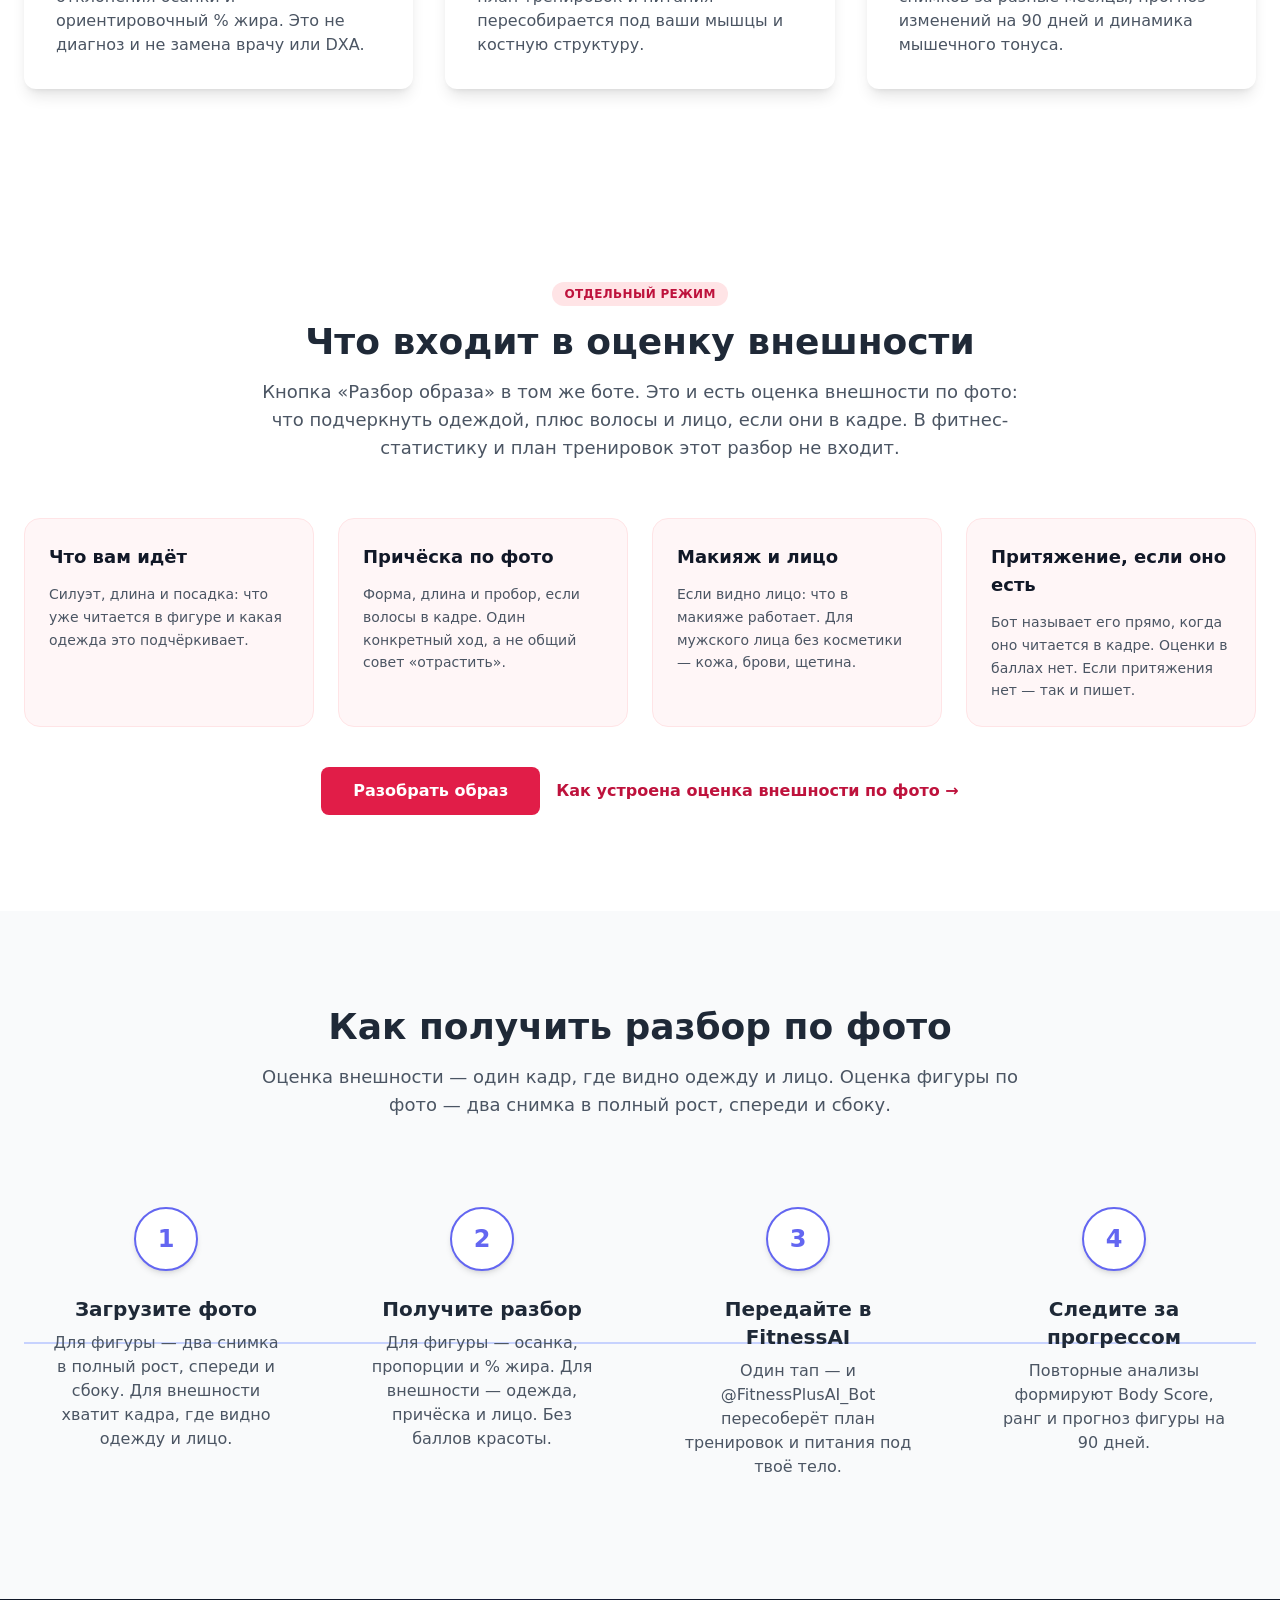
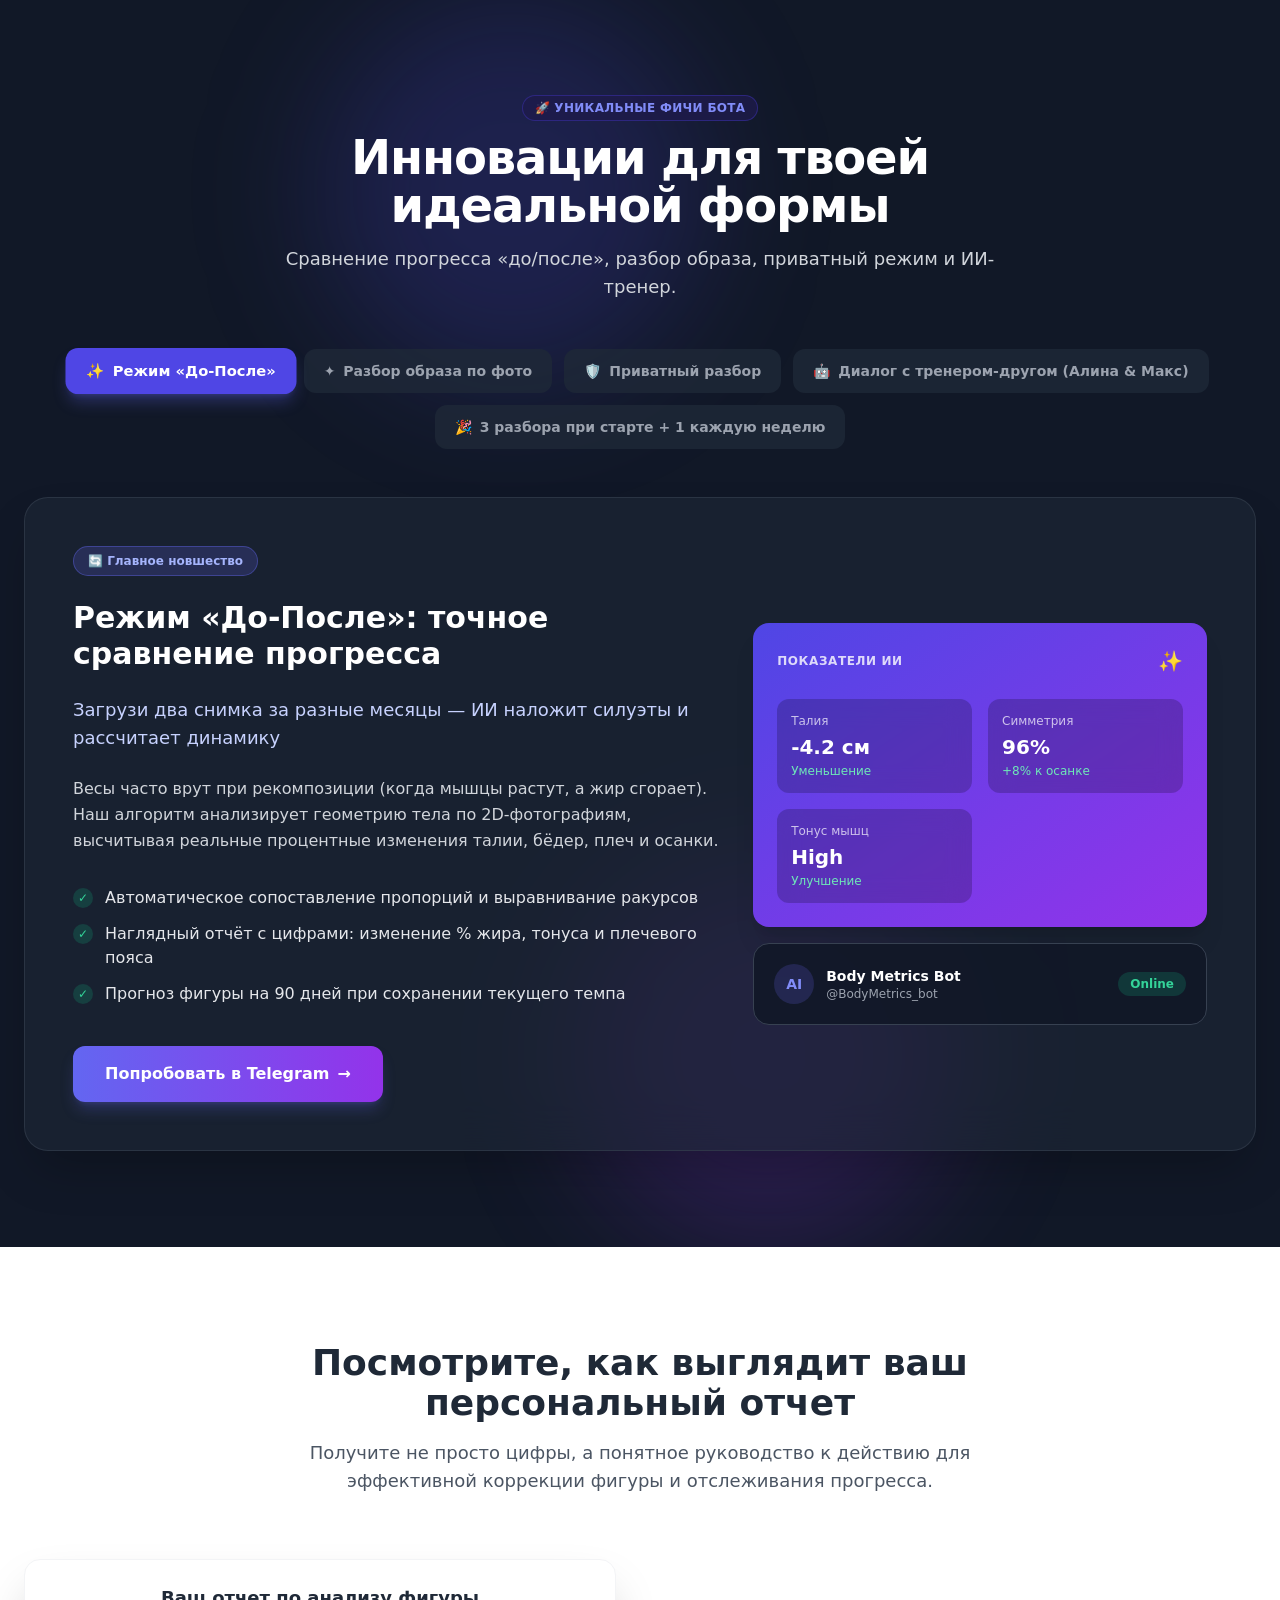
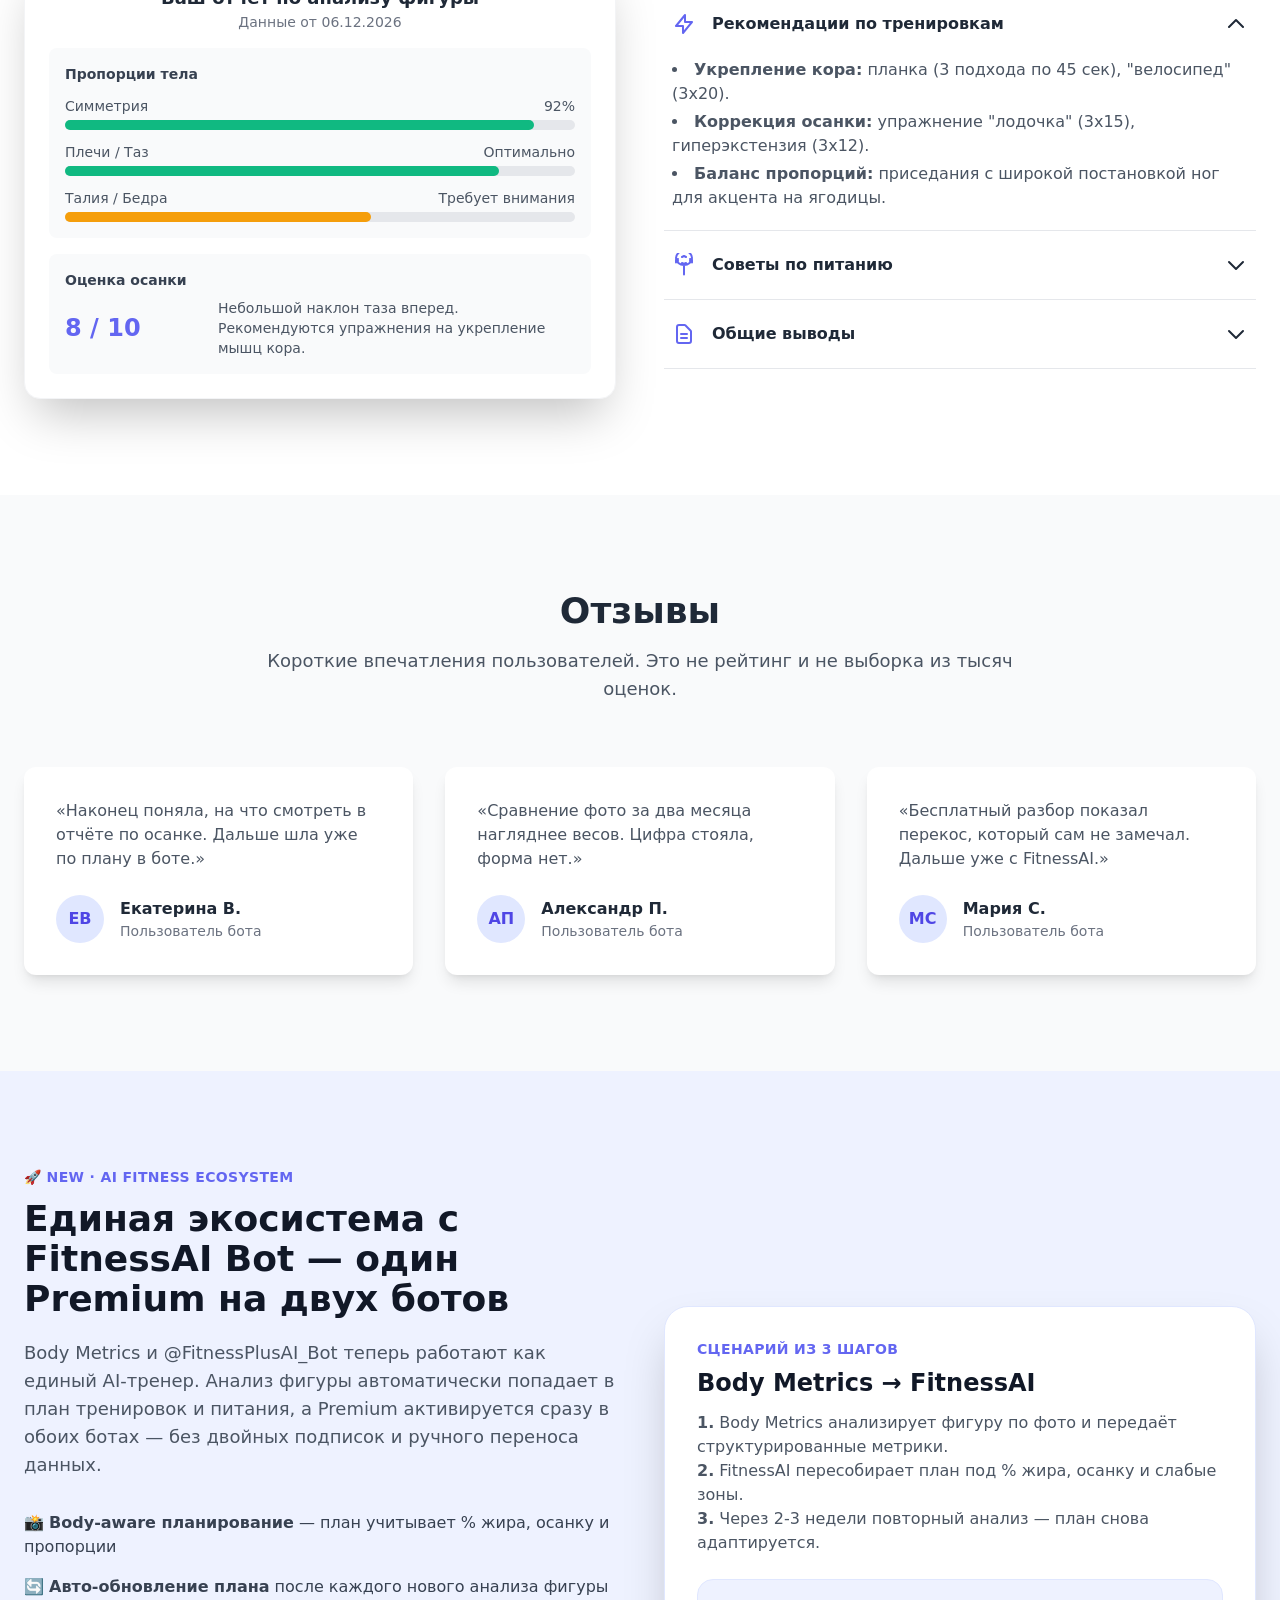
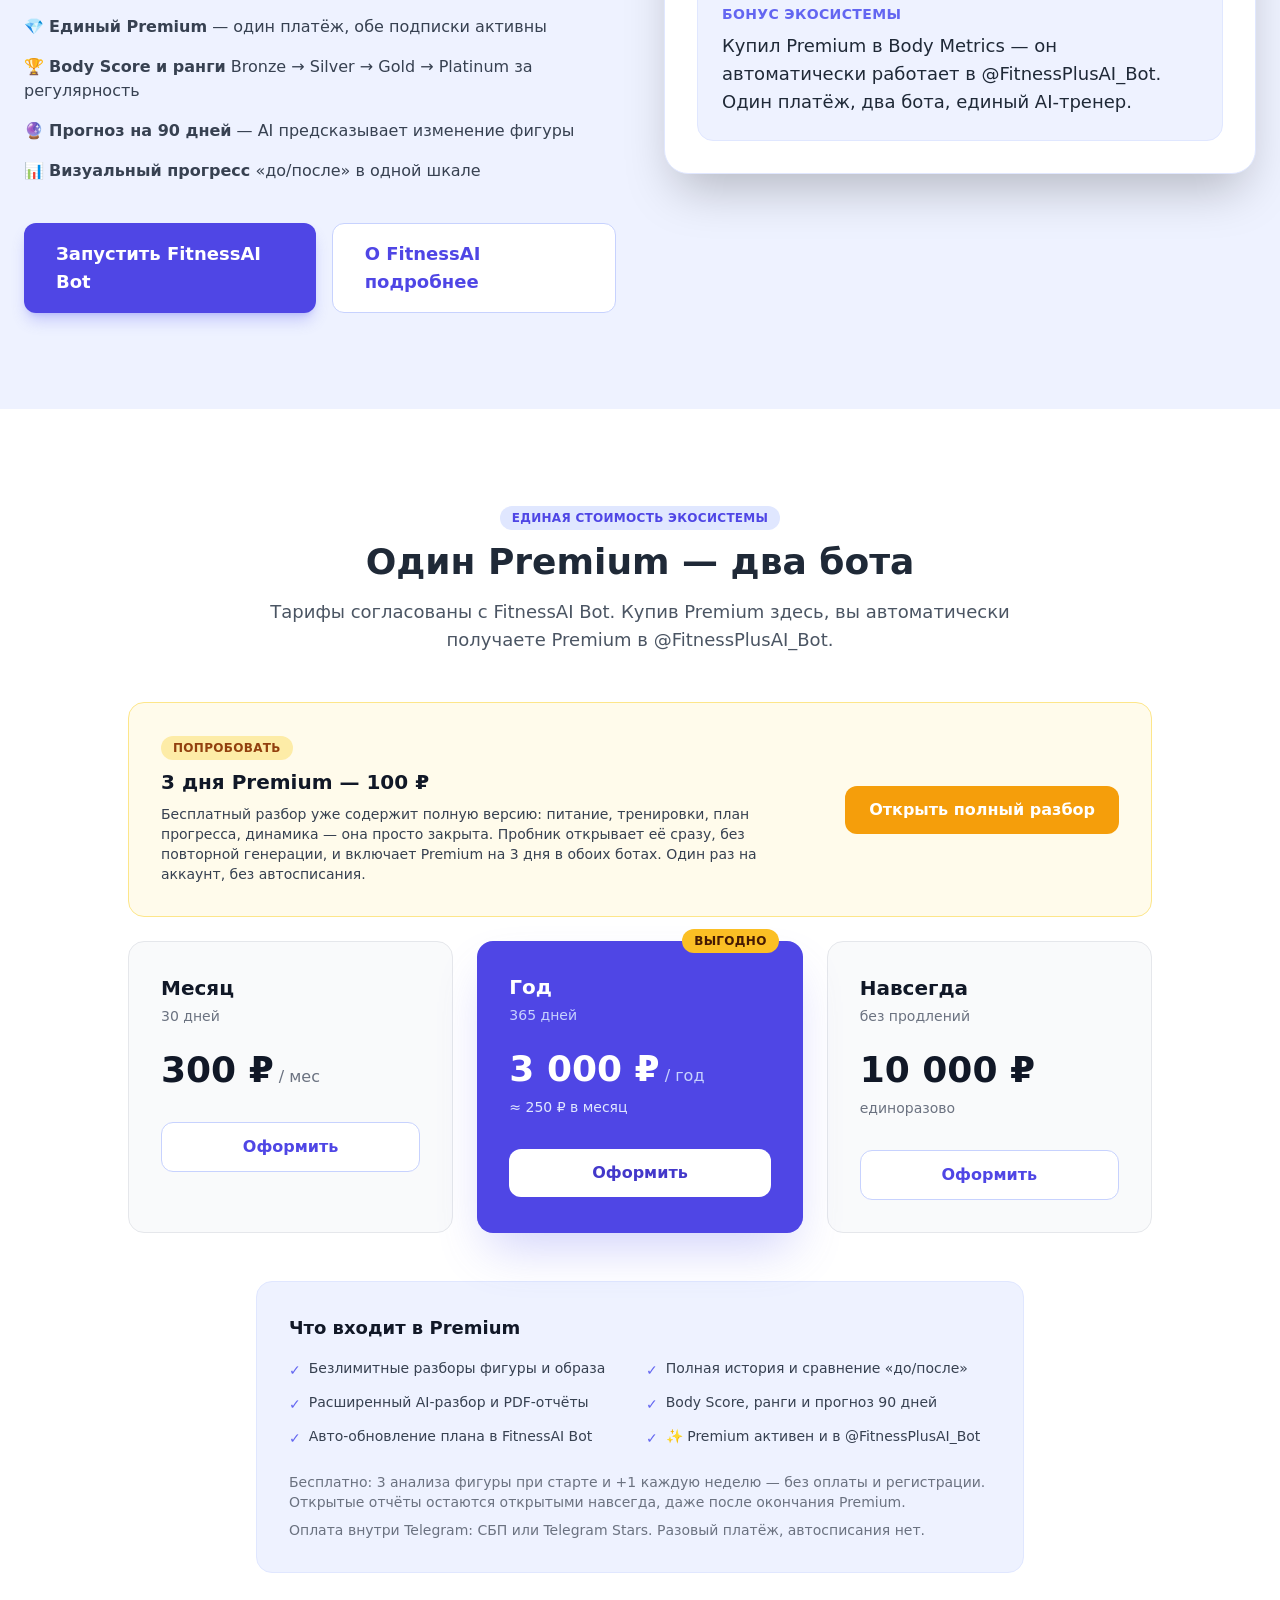
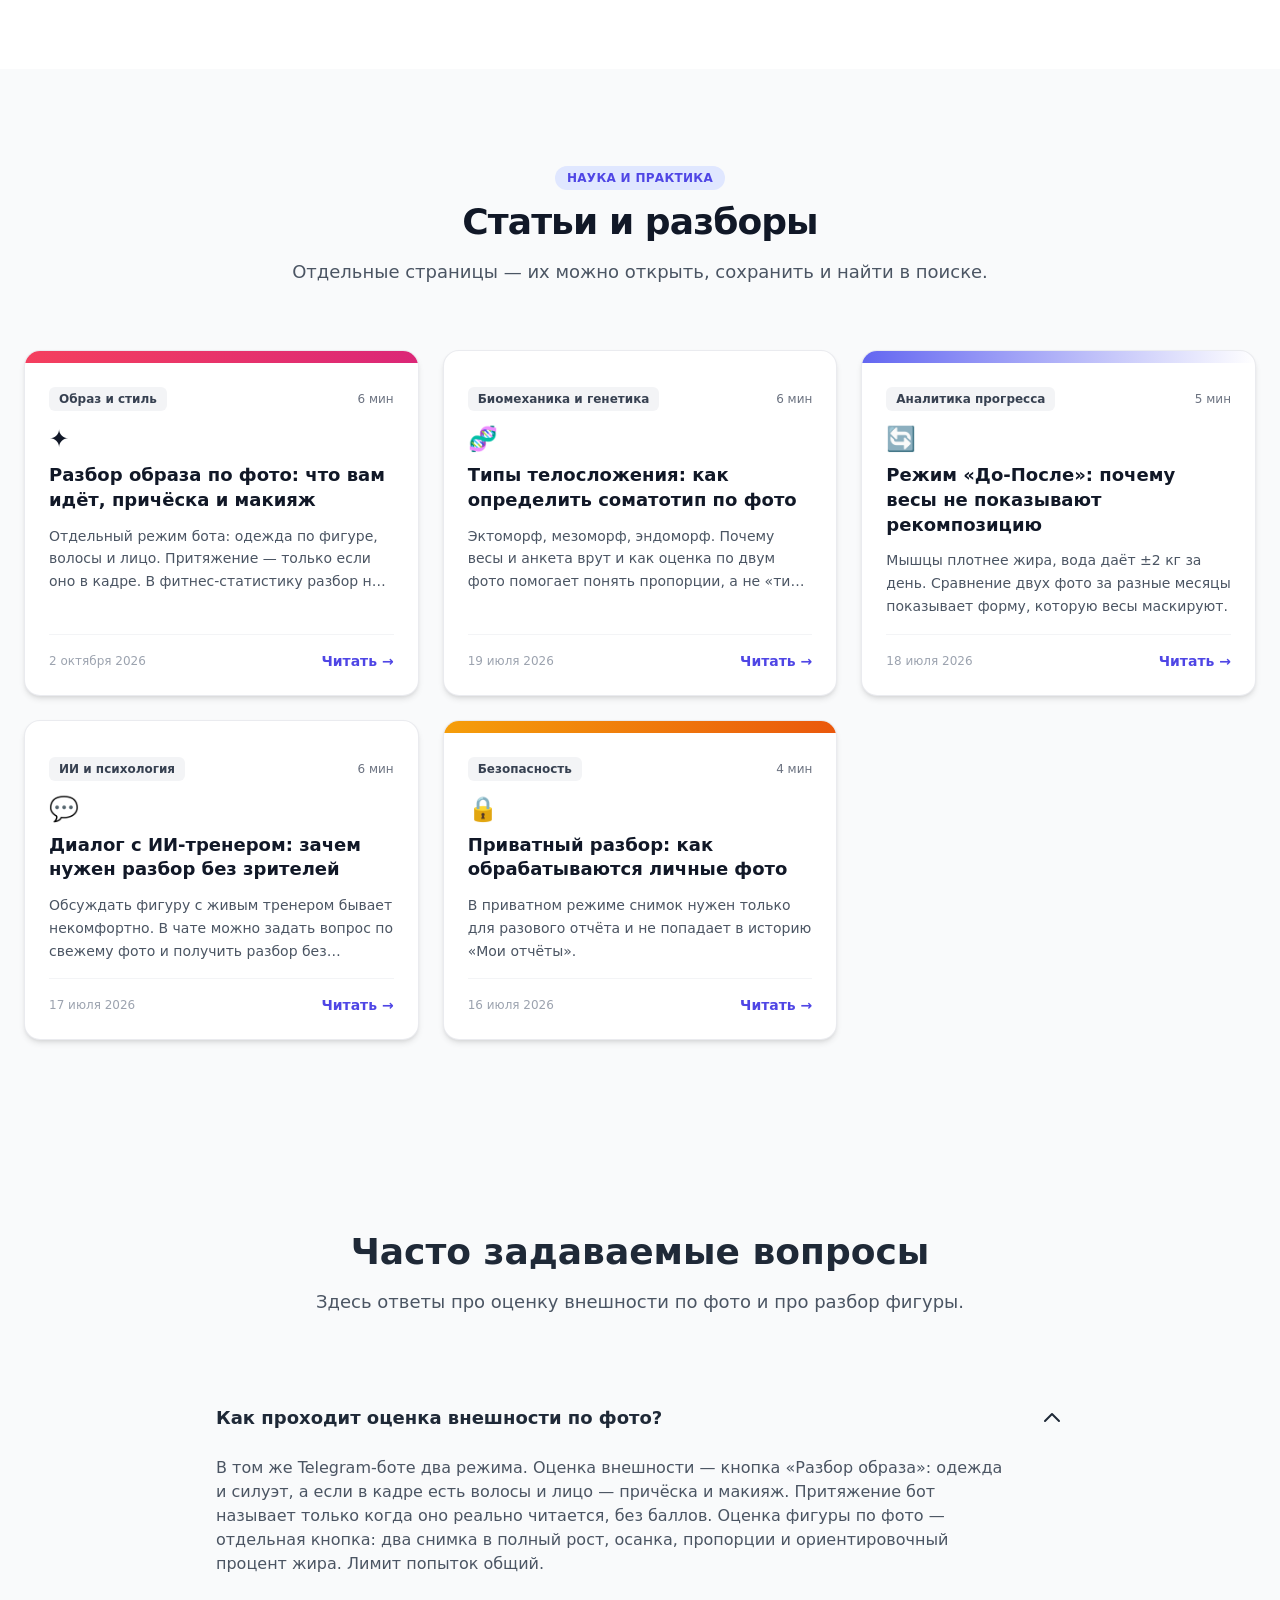
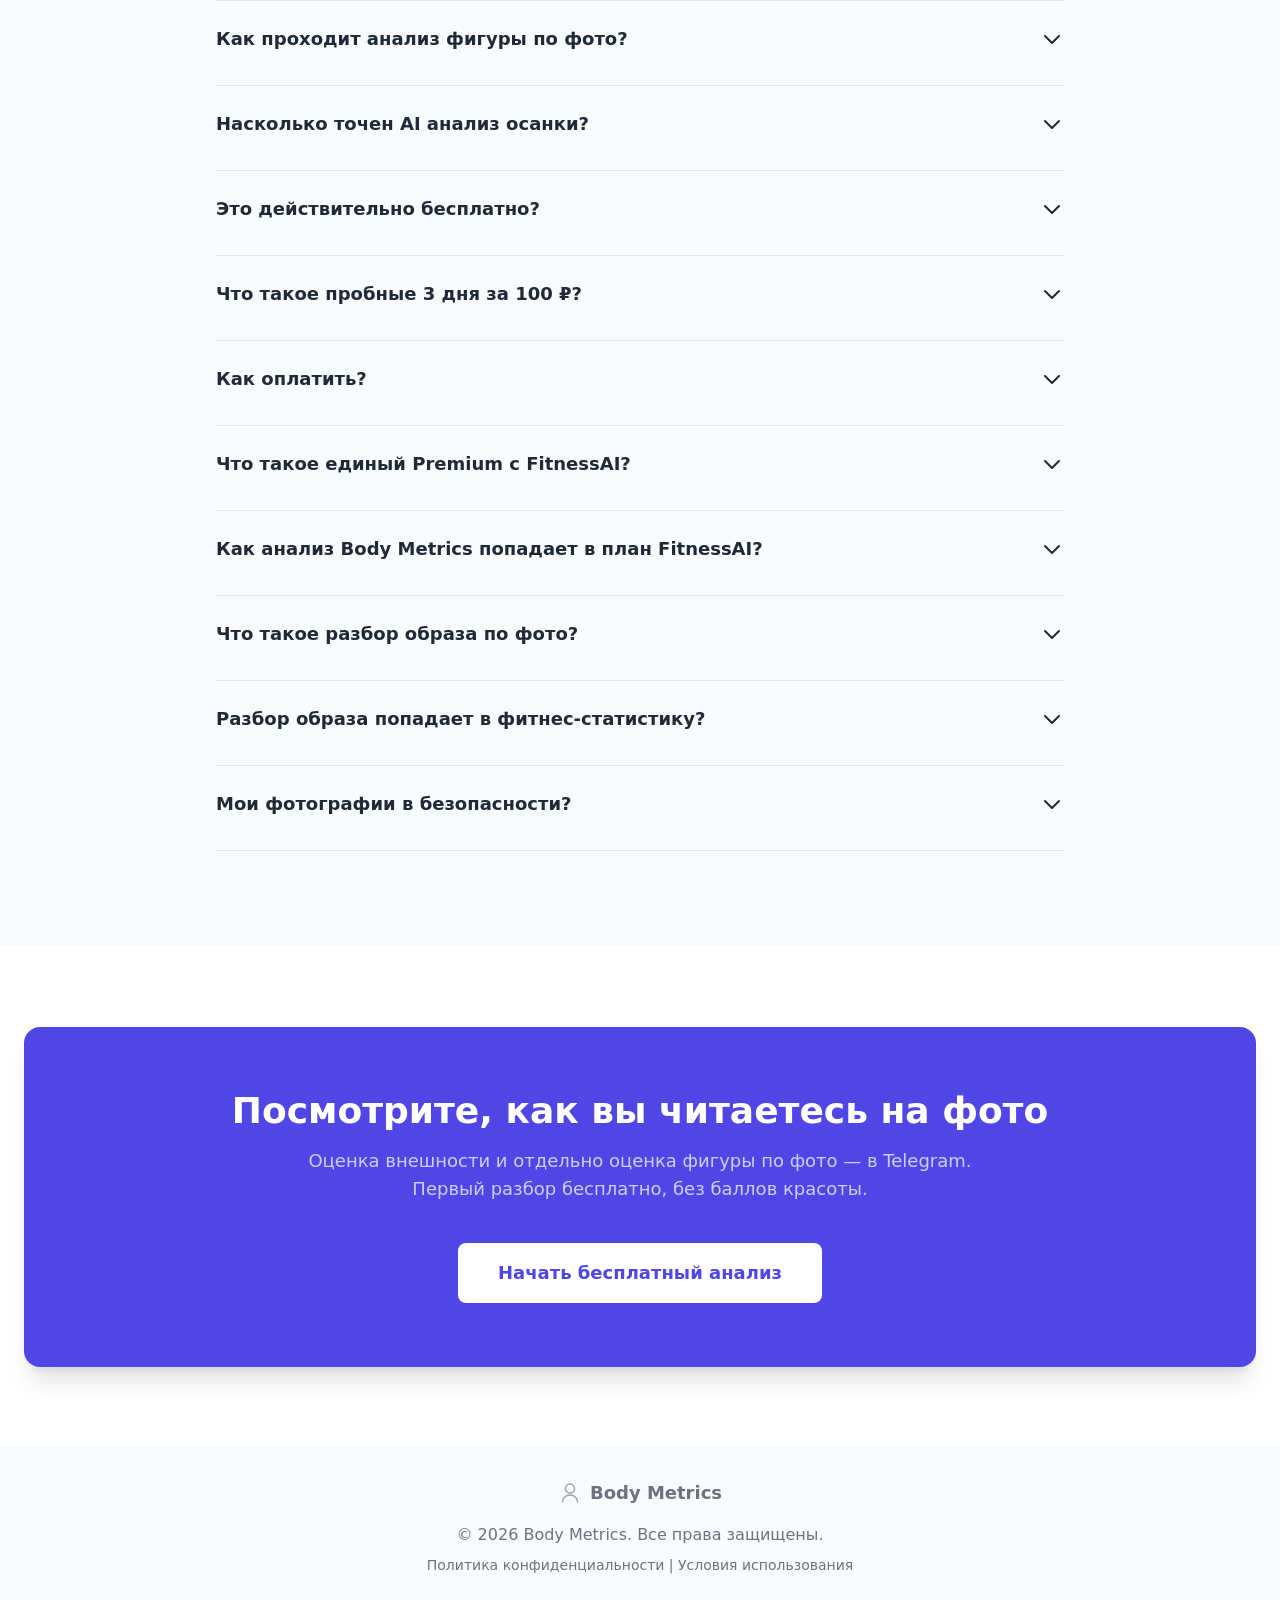
==== commit f63688a0: "Publish appearance-query landing copy while keeping the figure phrase. Co-authored-by: Cursor <curso" ====
--- a/index.html
+++ b/index.html
@@ -15,17 +15,17 @@
     <link rel="manifest" href="/site.webmanifest">
     <meta name="viewport" content="width=device-width, initial-scale=1.0" />
     
-    <title>Body Metrics — анализ фигуры по фото</title>
-    <meta name="description" content="AI-анализ фигуры в Telegram: процент жира, осанка и соматотип. Отдельно — разбор образа по фото: одежда, причёска и макияж.">
+    <title>Оценка внешности по фото — лицо, фигура и образ | Body Metrics</title>
+    <meta name="description" content="Лицо, причёска, одежда и силуэт в Telegram. Оценка фигуры по фото остаётся отдельно: осанка, пропорции и % жира. Первый разбор бесплатно, без баллов красоты.">
 
     <!-- Open Graph -->
-    <meta property="og:title" content="Body Metrics — анализ фигуры по фото">
-    <meta property="og:description" content="Разбор фигуры по фото и отдельный разбор образа: одежда, причёска, макияж. Не медицинский диагноз.">
+    <meta property="og:title" content="Оценка внешности по фото — лицо, фигура и образ | Body Metrics">
+    <meta property="og:description" content="Лицо, причёска, одежда и силуэт. Отдельно — оценка фигуры по фото: осанка, пропорции и процент жира. Без баллов красоты.">
     <meta property="og:image" content="https://photo.fitness-ai.ru/images/og-preview.png">
     <meta property="og:image:type" content="image/png">
     <meta property="og:image:width" content="1200">
     <meta property="og:image:height" content="630">
-    <meta property="og:image:alt" content="Body Metrics — анализ фигуры по фото">
+    <meta property="og:image:alt" content="Оценка внешности и фигуры по фото в Body Metrics">
     <meta property="og:type" content="website">
     <meta property="og:url" content="https://photo.fitness-ai.ru/">
     <meta property="og:locale" content="ru_RU">
@@ -33,8 +33,8 @@
 
     <!-- Twitter Card -->
     <meta name="twitter:card" content="summary_large_image">
-    <meta name="twitter:title" content="Body Metrics — анализ фигуры по фото">
-    <meta name="twitter:description" content="Разбор фигуры по фото и отдельный разбор образа: одежда, причёска, макияж.">
+    <meta name="twitter:title" content="Оценка внешности по фото — лицо, фигура и образ | Body Metrics">
+    <meta name="twitter:description" content="Лицо, причёска, одежда и силуэт. Отдельно — оценка фигуры по фото: осанка, пропорции и процент жира.">
     <meta name="twitter:image" content="https://photo.fitness-ai.ru/images/og-preview.png">
     
     <!-- Canonical URL -->
@@ -79,9 +79,10 @@
           "name": "Body Metrics",
           "applicationCategory": "HealthApplication",
           "operatingSystem": "Telegram",
-          "description": "Telegram-бот анализа фигуры по фото: осанка, пропорции, сравнение до/после. Отдельный разбор образа: одежда по фигуре, причёска и макияж, без записи в фитнес-статистику.",
+          "description": "Оценка внешности по фото в Telegram: лицо, причёска, одежда и силуэт. Отдельно — оценка фигуры по фото: осанка, пропорции, сравнение до/после. Без баллов красоты и без медицинского диагноза.",
           "featureList": [
-            "Анализ фигуры по фото",
+            "Оценка внешности по фото",
+            "Оценка фигуры по фото",
             "Сравнение до/после",
             "Разбор образа: одежда, причёска и макияж"
           ],
@@ -112,7 +113,7 @@
       ym(106247423, 'init', {ssr:true, webvisor:true, clickmap:true, ecommerce:"dataLayer", accurateTrackBounce:true, trackLinks:true});
     </script>
     <!-- /Yandex.Metrika counter -->
-  <script type="module" crossorigin src="/assets/index-CyB5ipxJ.js"></script>
+  <script type="module" crossorigin src="/assets/index-CU-HOA0-.js"></script>
   <link rel="stylesheet" crossorigin href="/assets/index-C2fbqYK1.css">
 </head>
   <body>
@@ -120,7 +121,7 @@
     <noscript><div><img src="https://mc.yandex.ru/watch/106247423" style="position:absolute; left:-9999px;" alt="" /></div></noscript>
     <!-- /Yandex.Metrika noscript -->
     <noscript>
-      <p>Body Metrics — анализ фигуры по фото в Telegram. JavaScript нужен для лендинга, статьи открываются и без него.</p>
+      <p>Body Metrics — оценка внешности по фото и оценка фигуры по фото в Telegram. JavaScript нужен для лендинга, статьи открываются и без него.</p>
       <p><a href="https://t.me/BodyMetrics_bot?start=from_landing">Открыть бота</a></p>
       <ul>
         <li><a href="/articles/razbor-obraza-po-foto/">Разбор образа по фото</a></li>
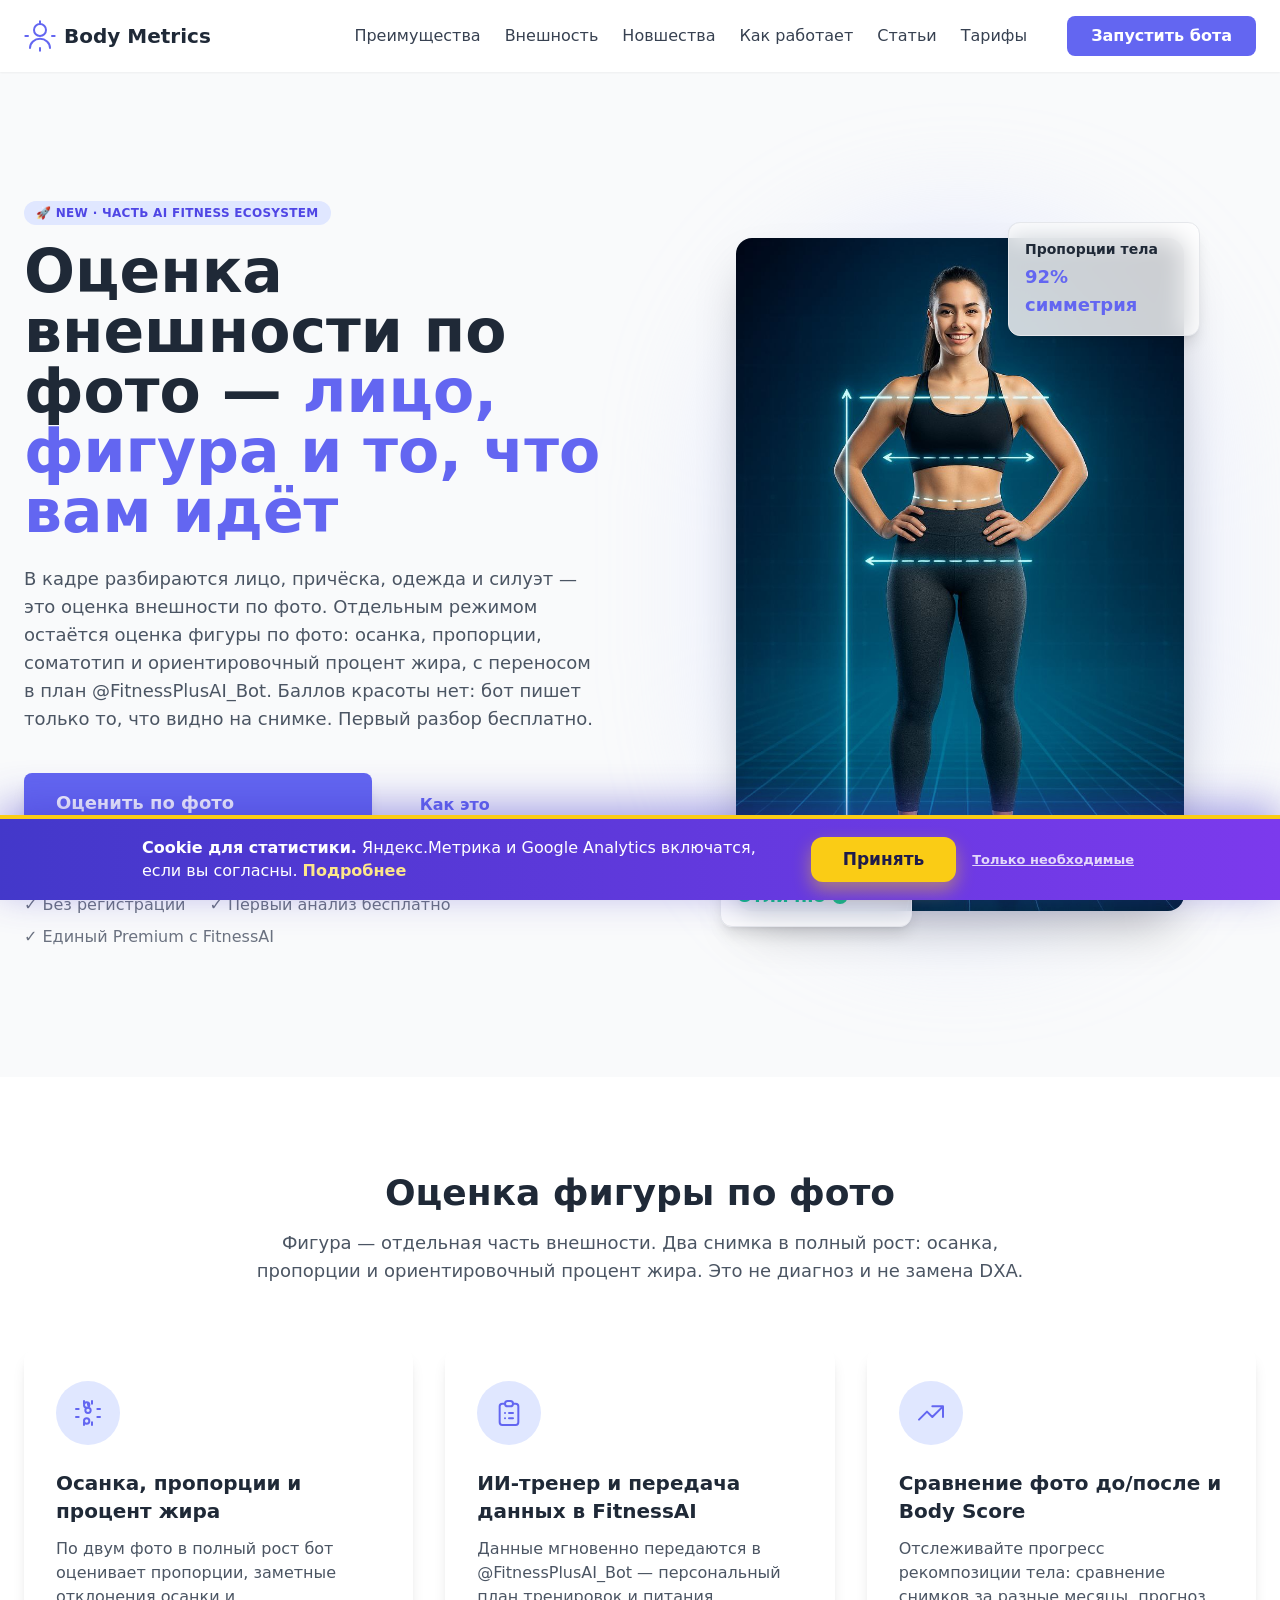
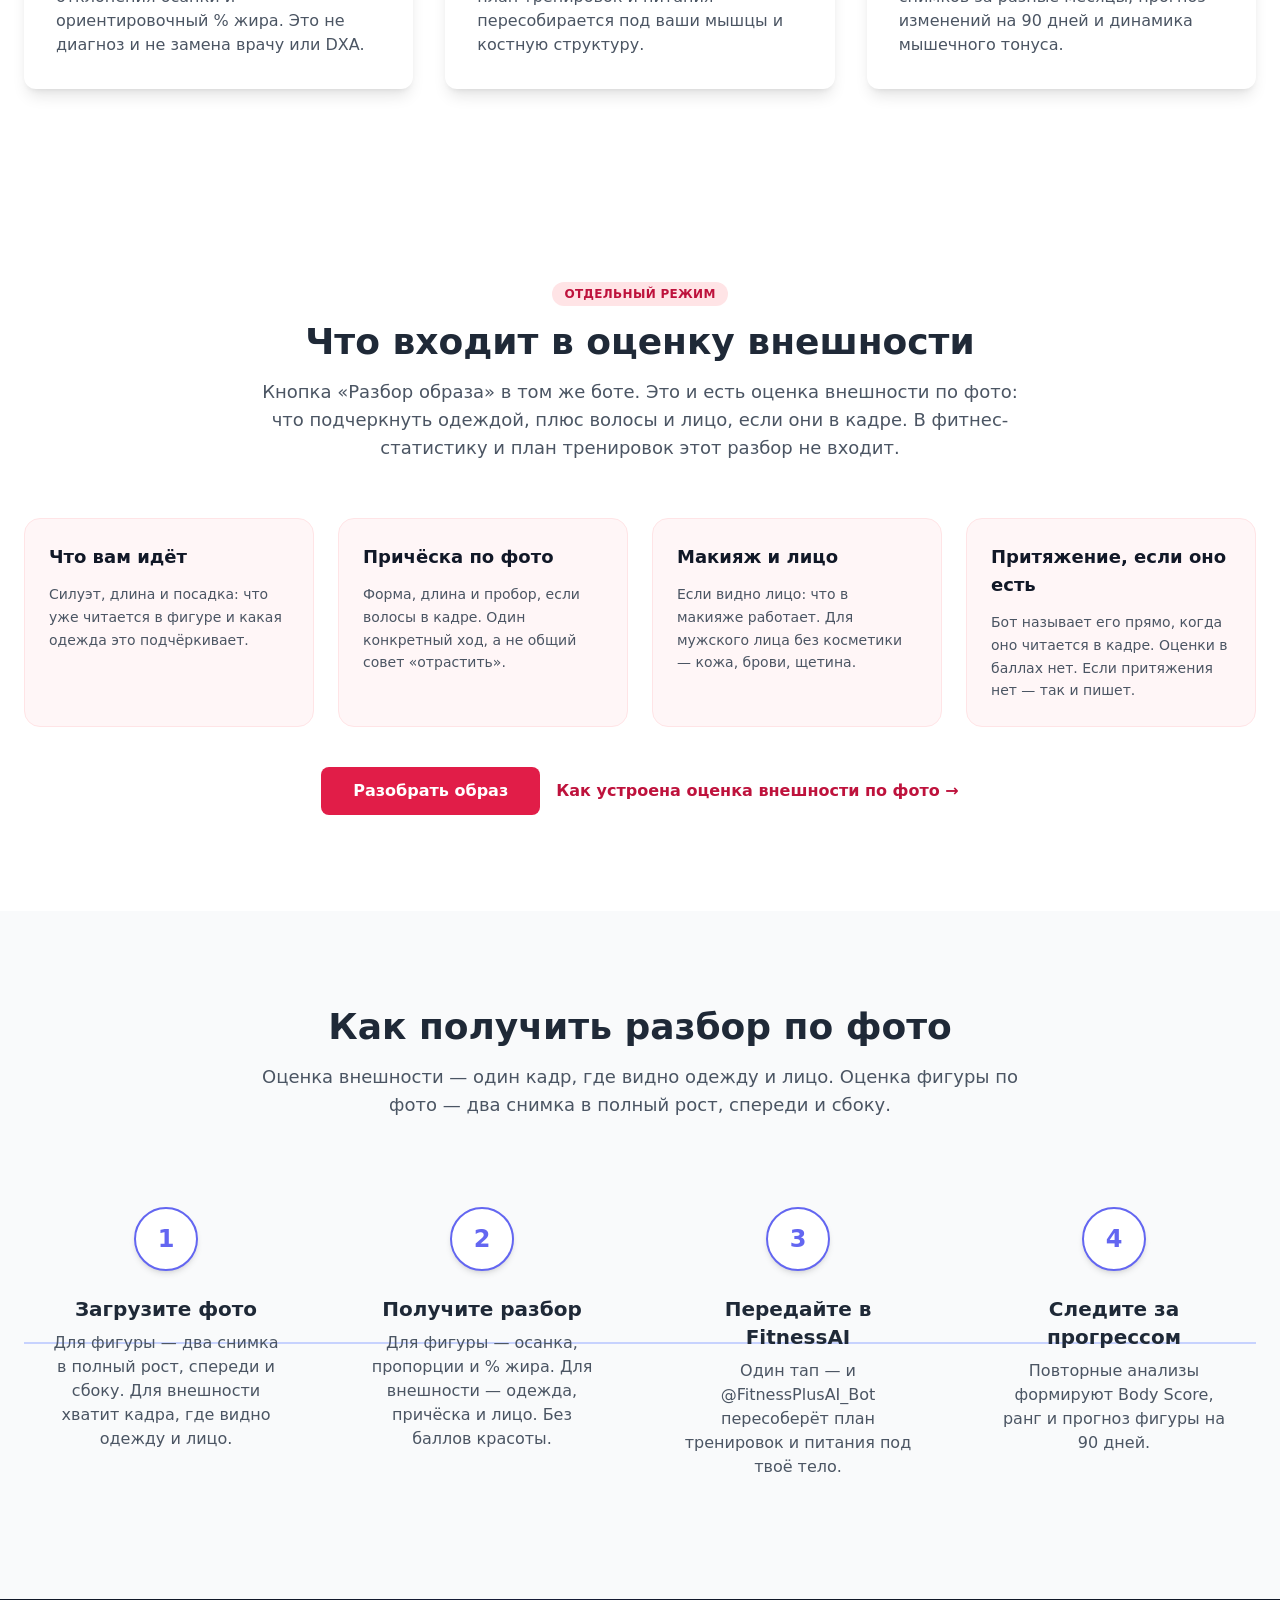
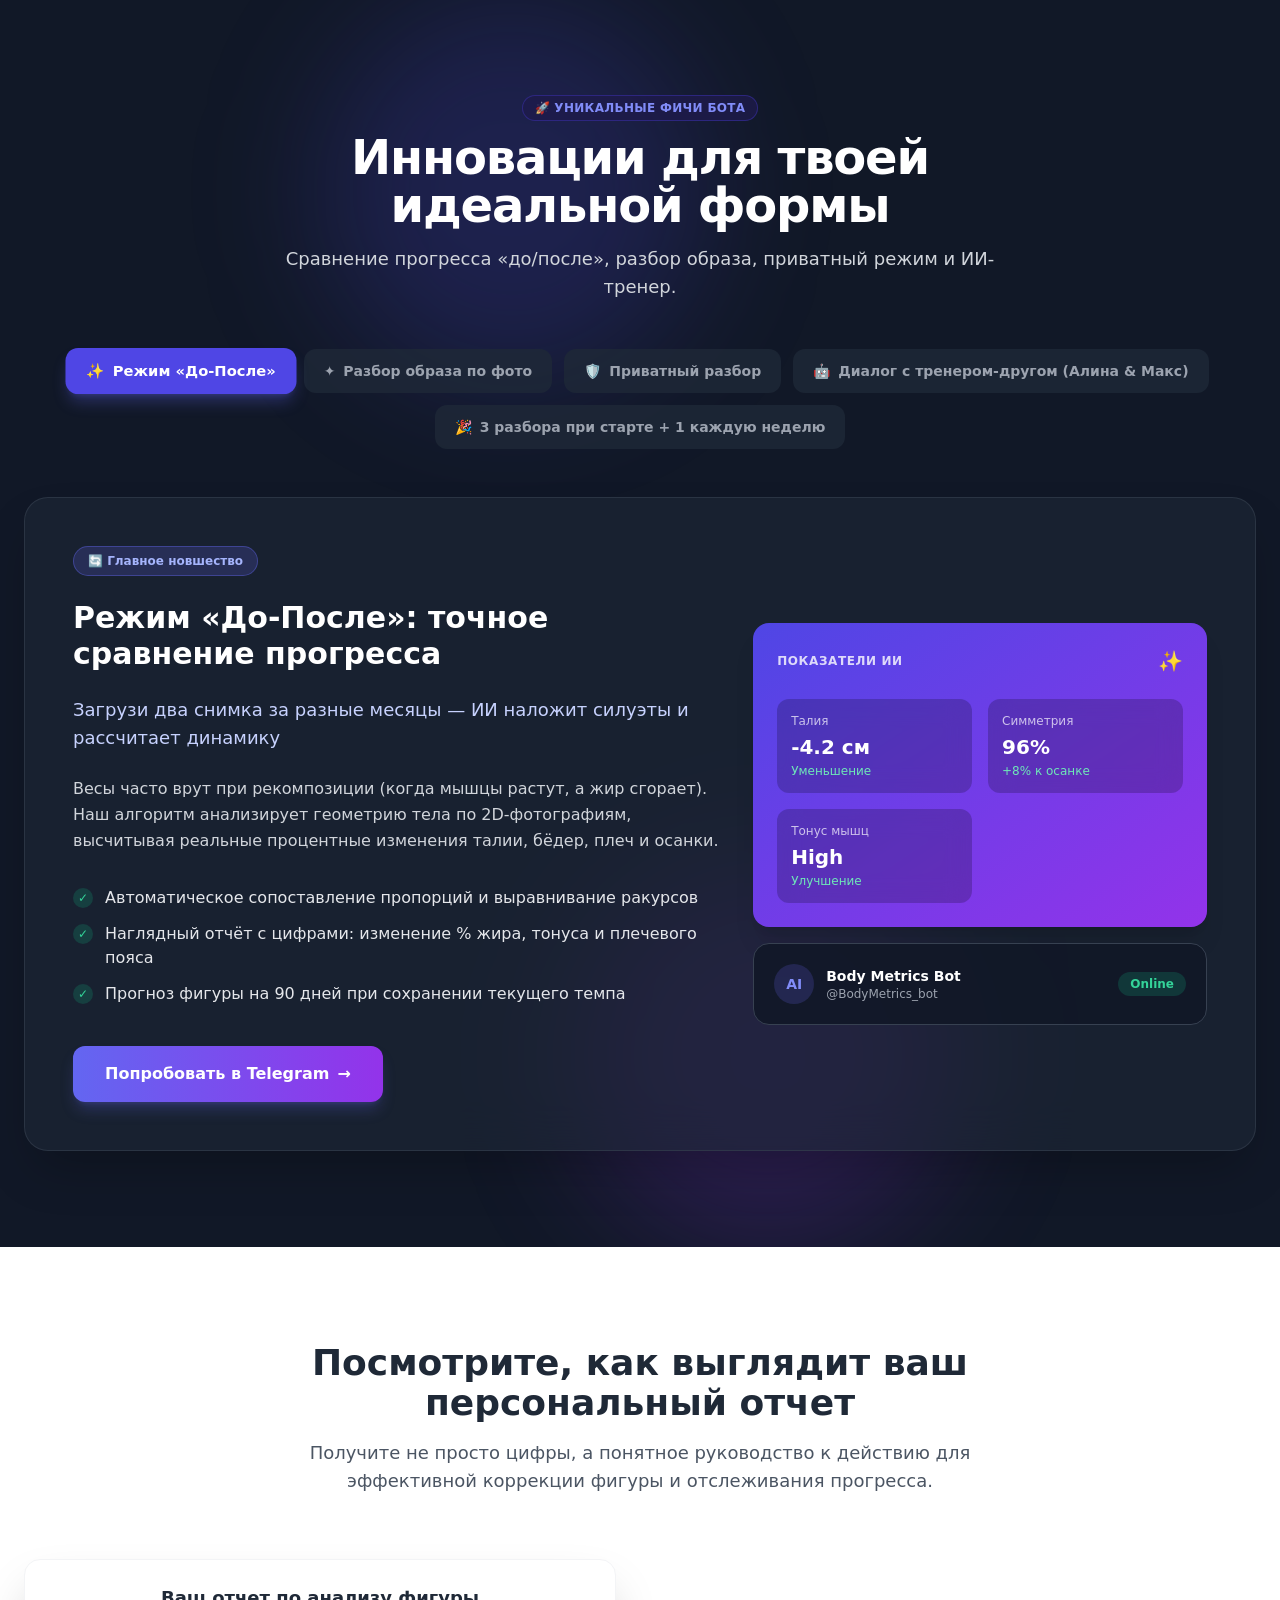
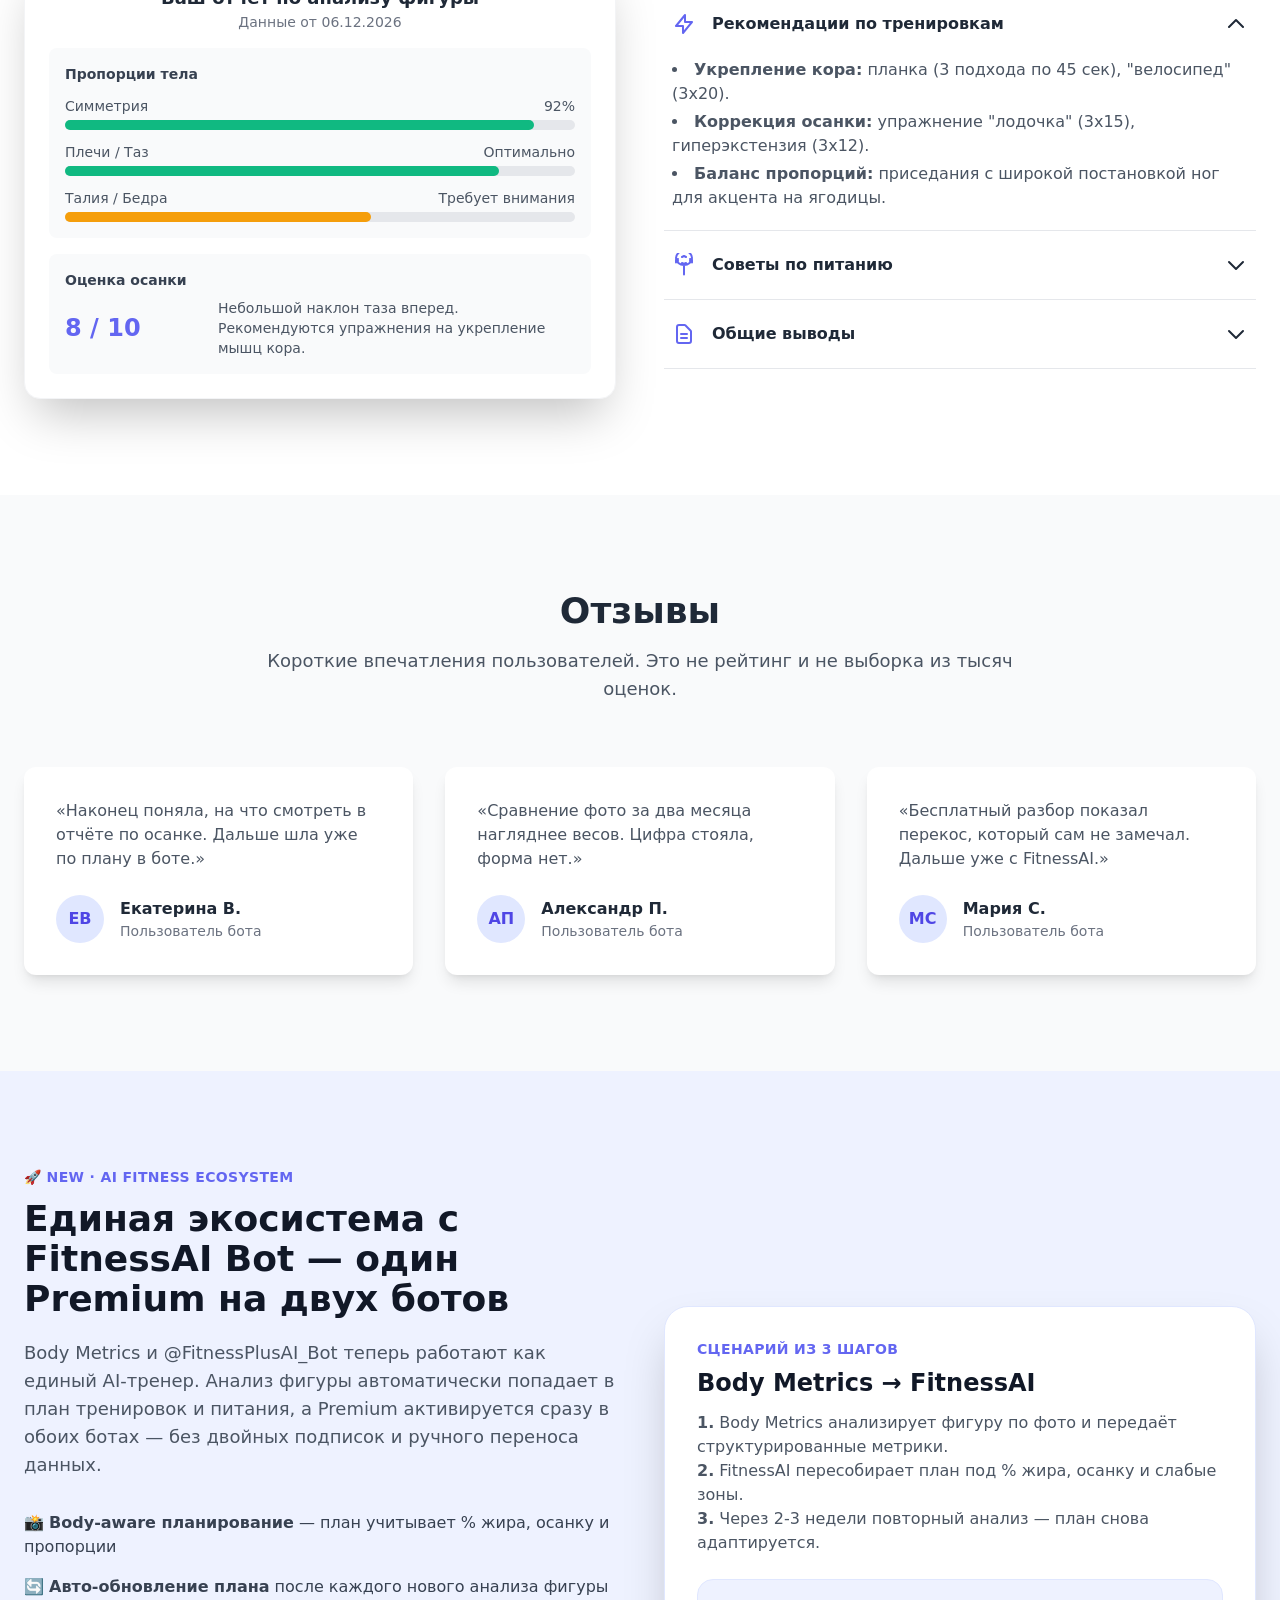
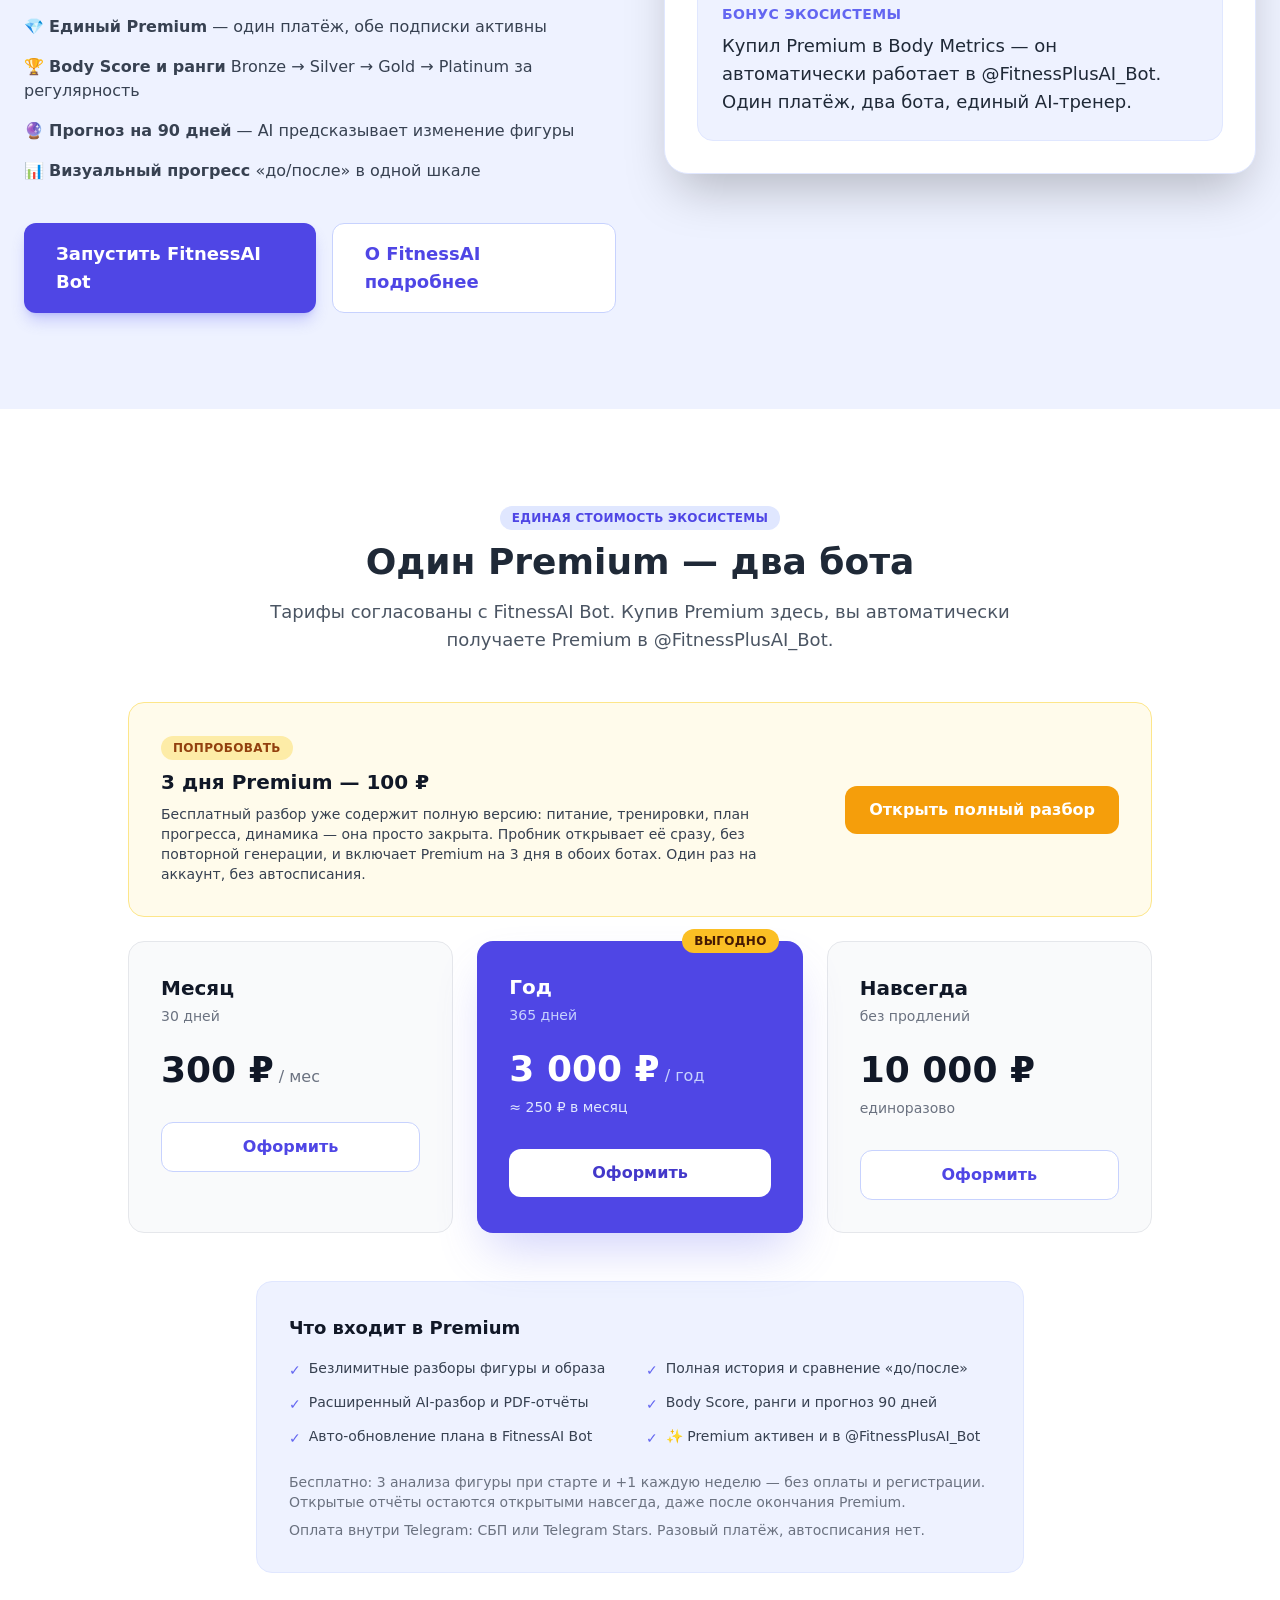
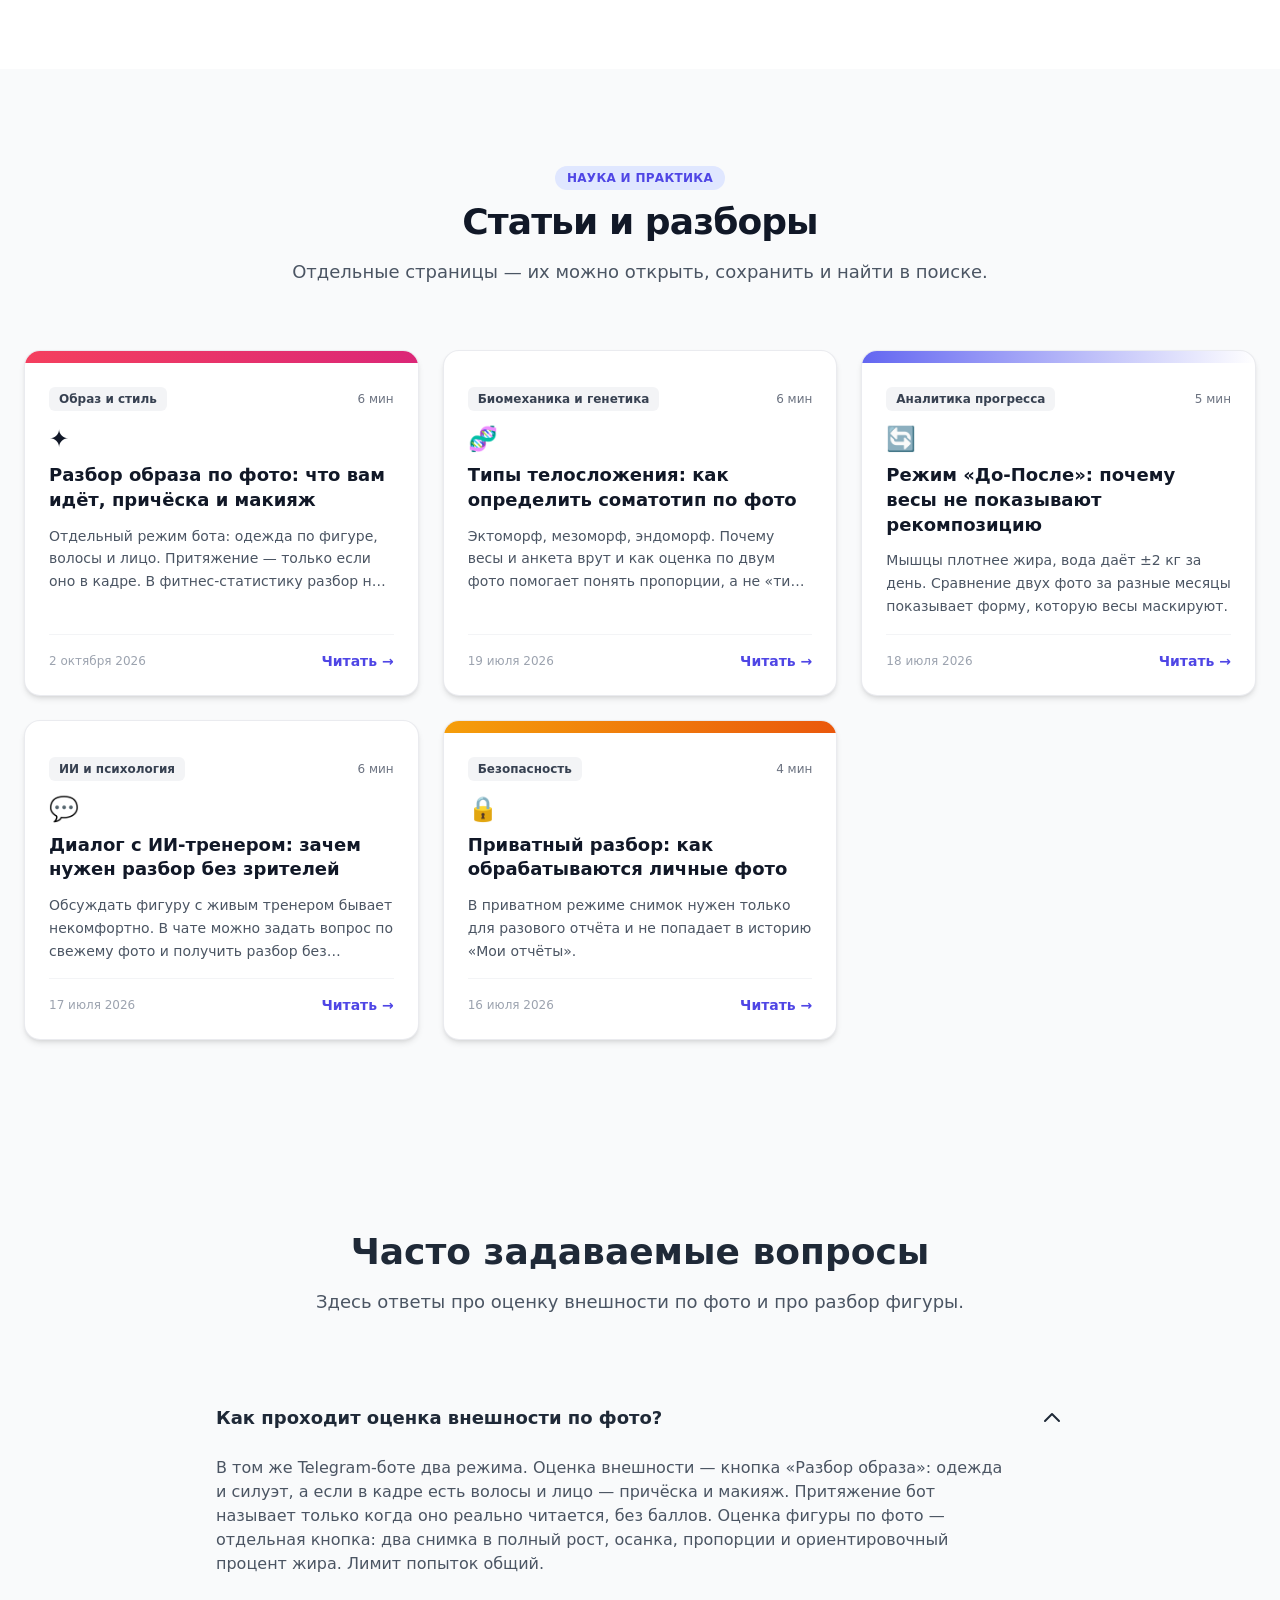
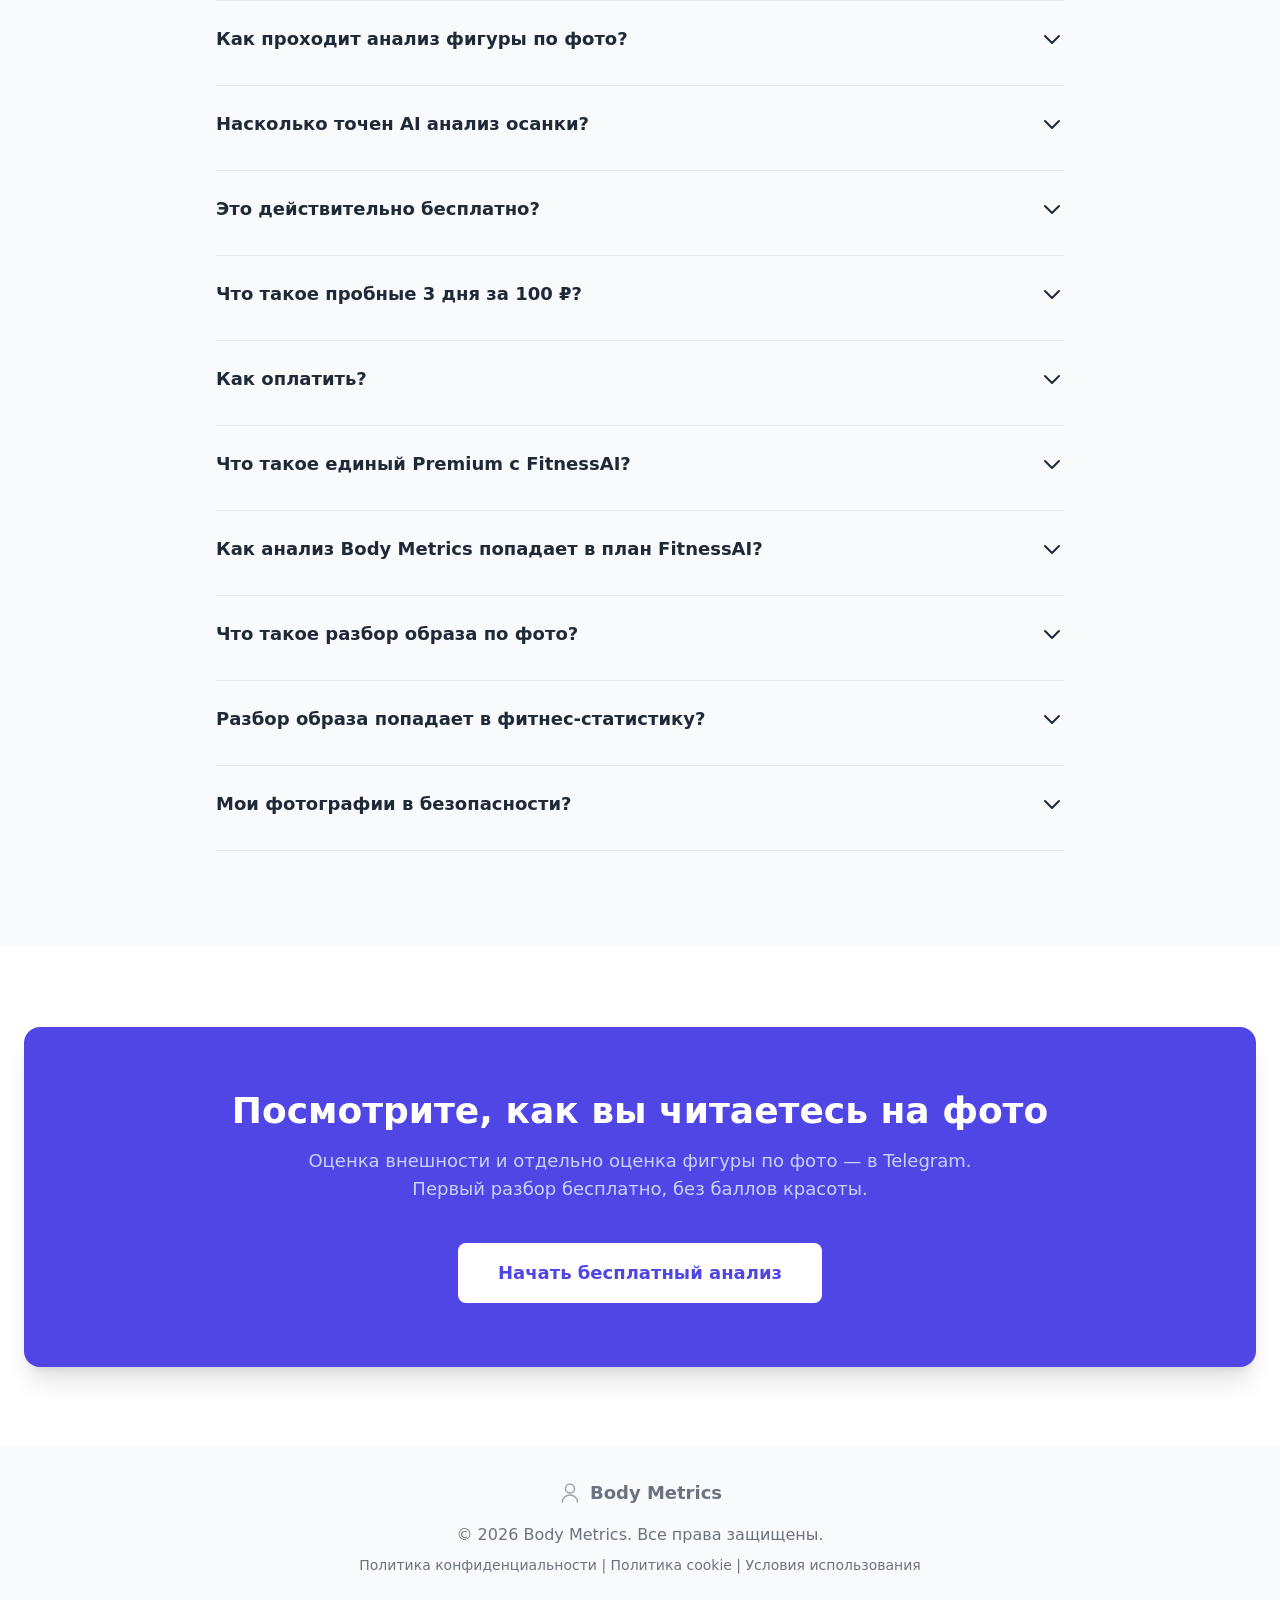
==== commit f97861f5: "Publish the cookie banner and start analytics only after consent. Co-authored-by: Cursor <cursoragen" ====
--- a/index.html
+++ b/index.html
@@ -48,6 +48,7 @@
     <meta name="apple-mobile-web-app-capable" content="yes">
     <meta name="apple-mobile-web-app-status-bar-style" content="default">
     <meta name="apple-mobile-web-app-title" content="Body Metrics">
+    <script src="/consent.js" defer></script>
     
     <script type="application/ld+json">
     {
@@ -101,25 +102,10 @@
     }
     </script>
 
-    <!-- Yandex.Metrika counter -->
-    <script type="text/javascript">
-      (function(m,e,t,r,i,k,a){
-          m[i]=m[i]||function(){(m[i].a=m[i].a||[]).push(arguments)};
-          m[i].l=1*new Date();
-          for (var j = 0; j < document.scripts.length; j++) {if (document.scripts[j].src === r) { return; }}
-          k=e.createElement(t),a=e.getElementsByTagName(t)[0],k.async=1,k.src=r,a.parentNode.insertBefore(k,a)
-      })(window, document,'script','https://mc.yandex.ru/metrika/tag.js?id=106247423', 'ym');
-
-      ym(106247423, 'init', {ssr:true, webvisor:true, clickmap:true, ecommerce:"dataLayer", accurateTrackBounce:true, trackLinks:true});
-    </script>
-    <!-- /Yandex.Metrika counter -->
-  <script type="module" crossorigin src="/assets/index-CU-HOA0-.js"></script>
+  <script type="module" crossorigin src="/assets/index-QQe1Apam.js"></script>
   <link rel="stylesheet" crossorigin href="/assets/index-C2fbqYK1.css">
 </head>
   <body>
-    <!-- Yandex.Metrika noscript -->
-    <noscript><div><img src="https://mc.yandex.ru/watch/106247423" style="position:absolute; left:-9999px;" alt="" /></div></noscript>
-    <!-- /Yandex.Metrika noscript -->
     <noscript>
       <p>Body Metrics — оценка внешности по фото и оценка фигуры по фото в Telegram. JavaScript нужен для лендинга, статьи открываются и без него.</p>
       <p><a href="https://t.me/BodyMetrics_bot?start=from_landing">Открыть бота</a></p>
@@ -130,6 +116,7 @@
         <li><a href="/articles/ai-coach-psychological-comfort/">Диалог с ИИ-тренером</a></li>
         <li><a href="/articles/private-photo-analysis-security/">Приватный разбор</a></li>
         <li><a href="/privacy.html">Конфиденциальность</a></li>
+        <li><a href="/cookies.html">Политика cookie</a></li>
         <li><a href="/terms.html">Условия</a></li>
       </ul>
     </noscript>
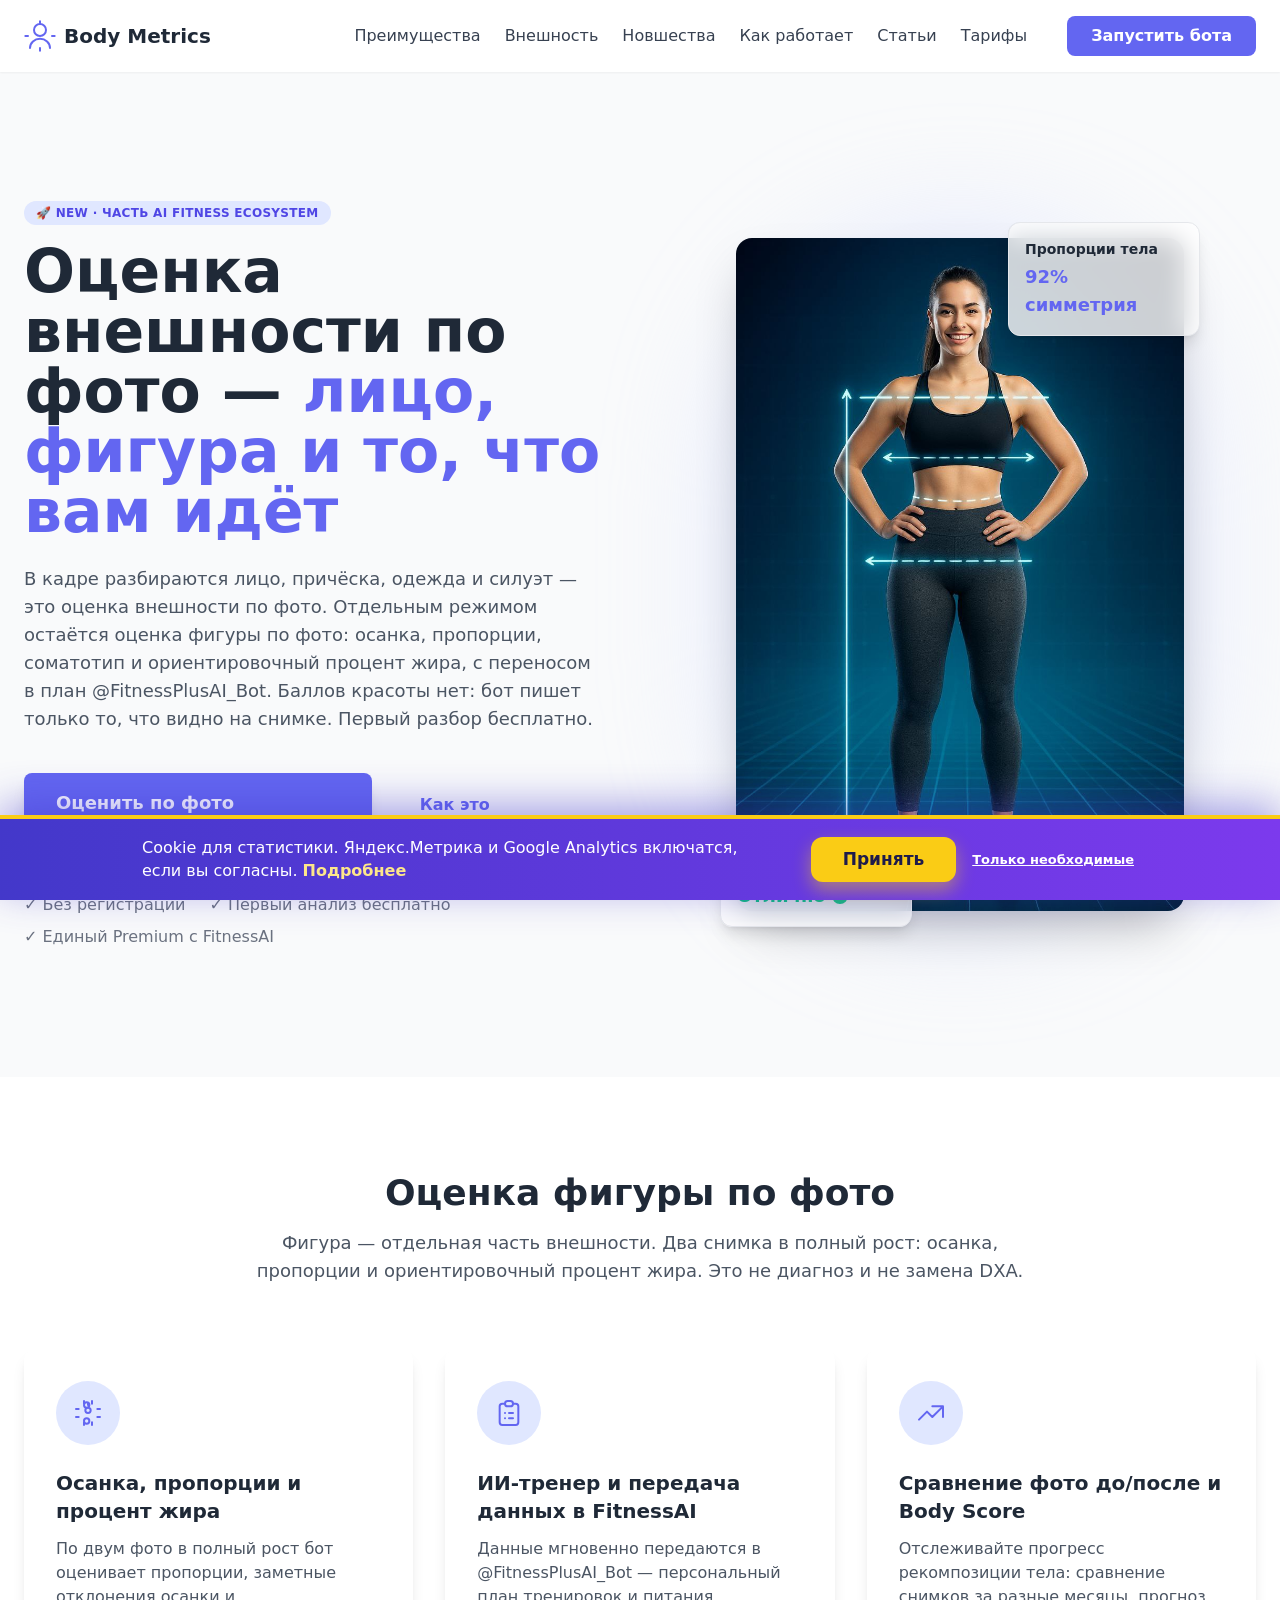
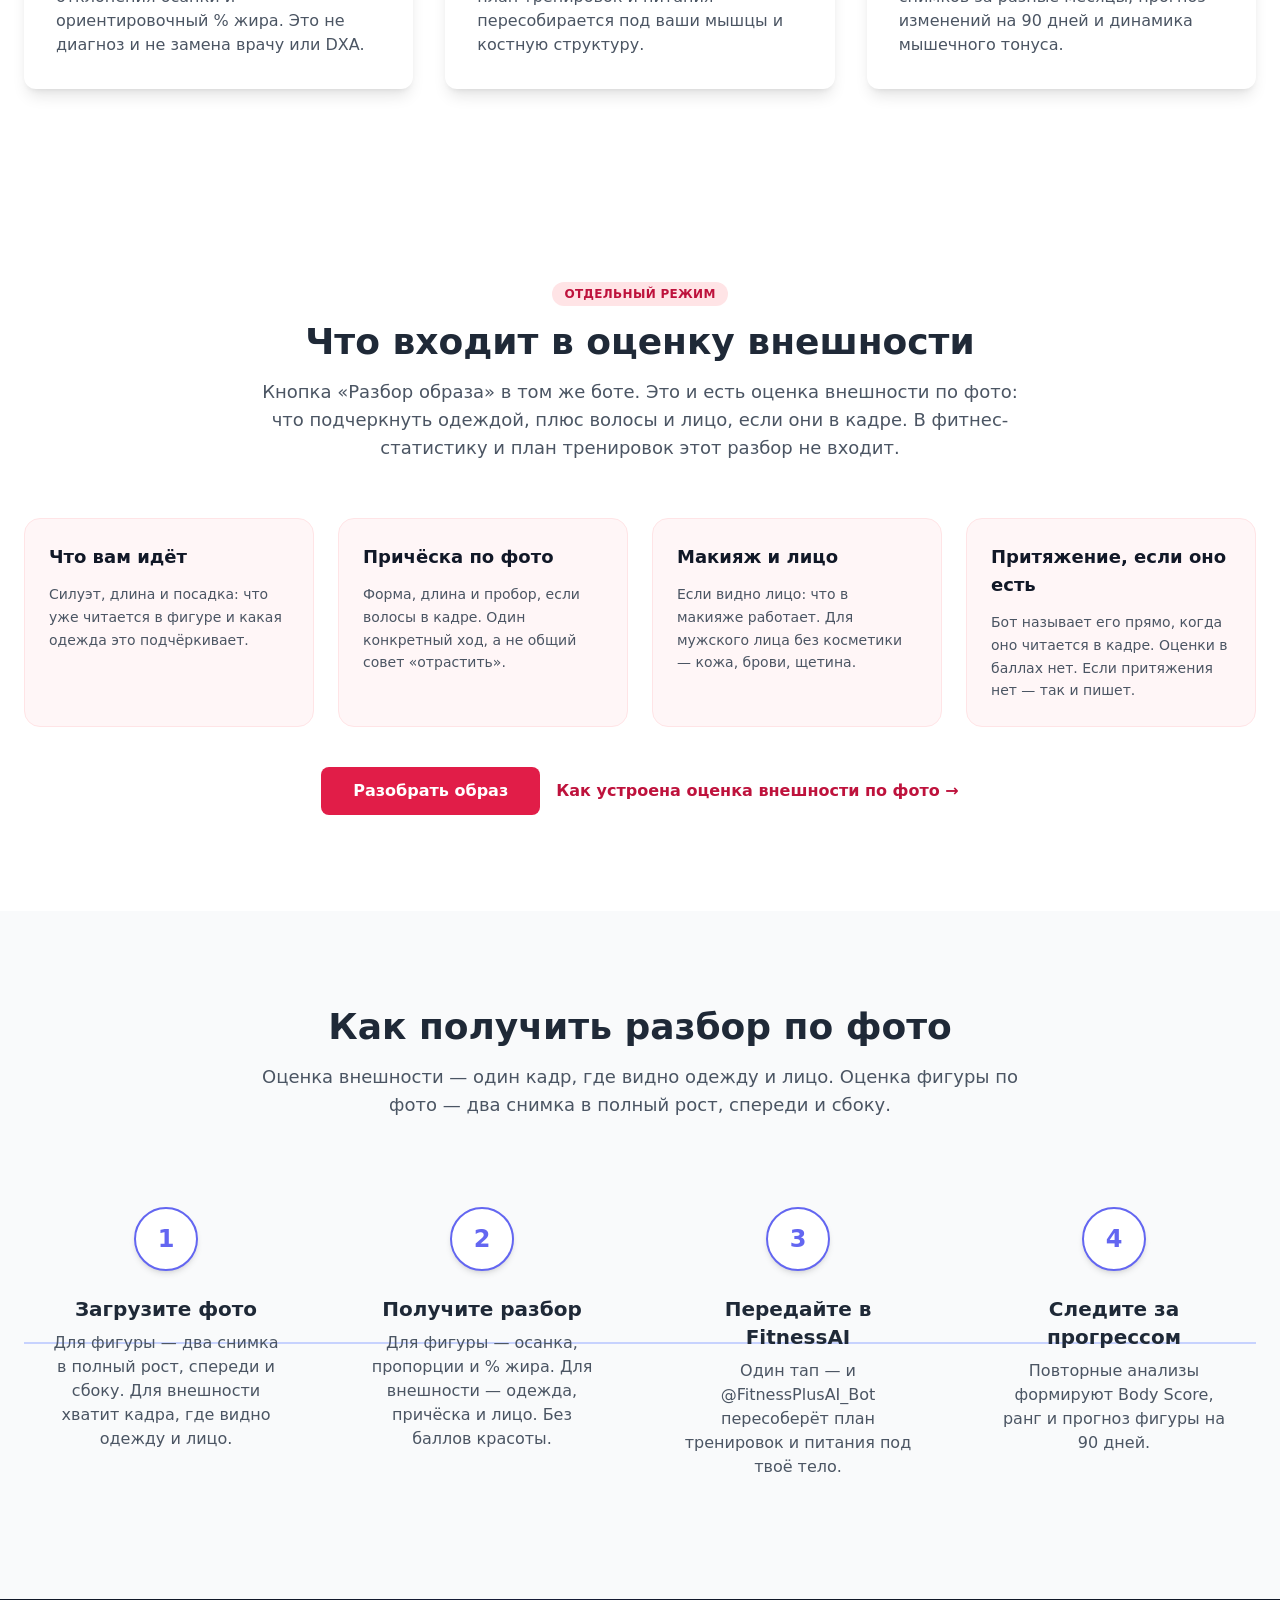
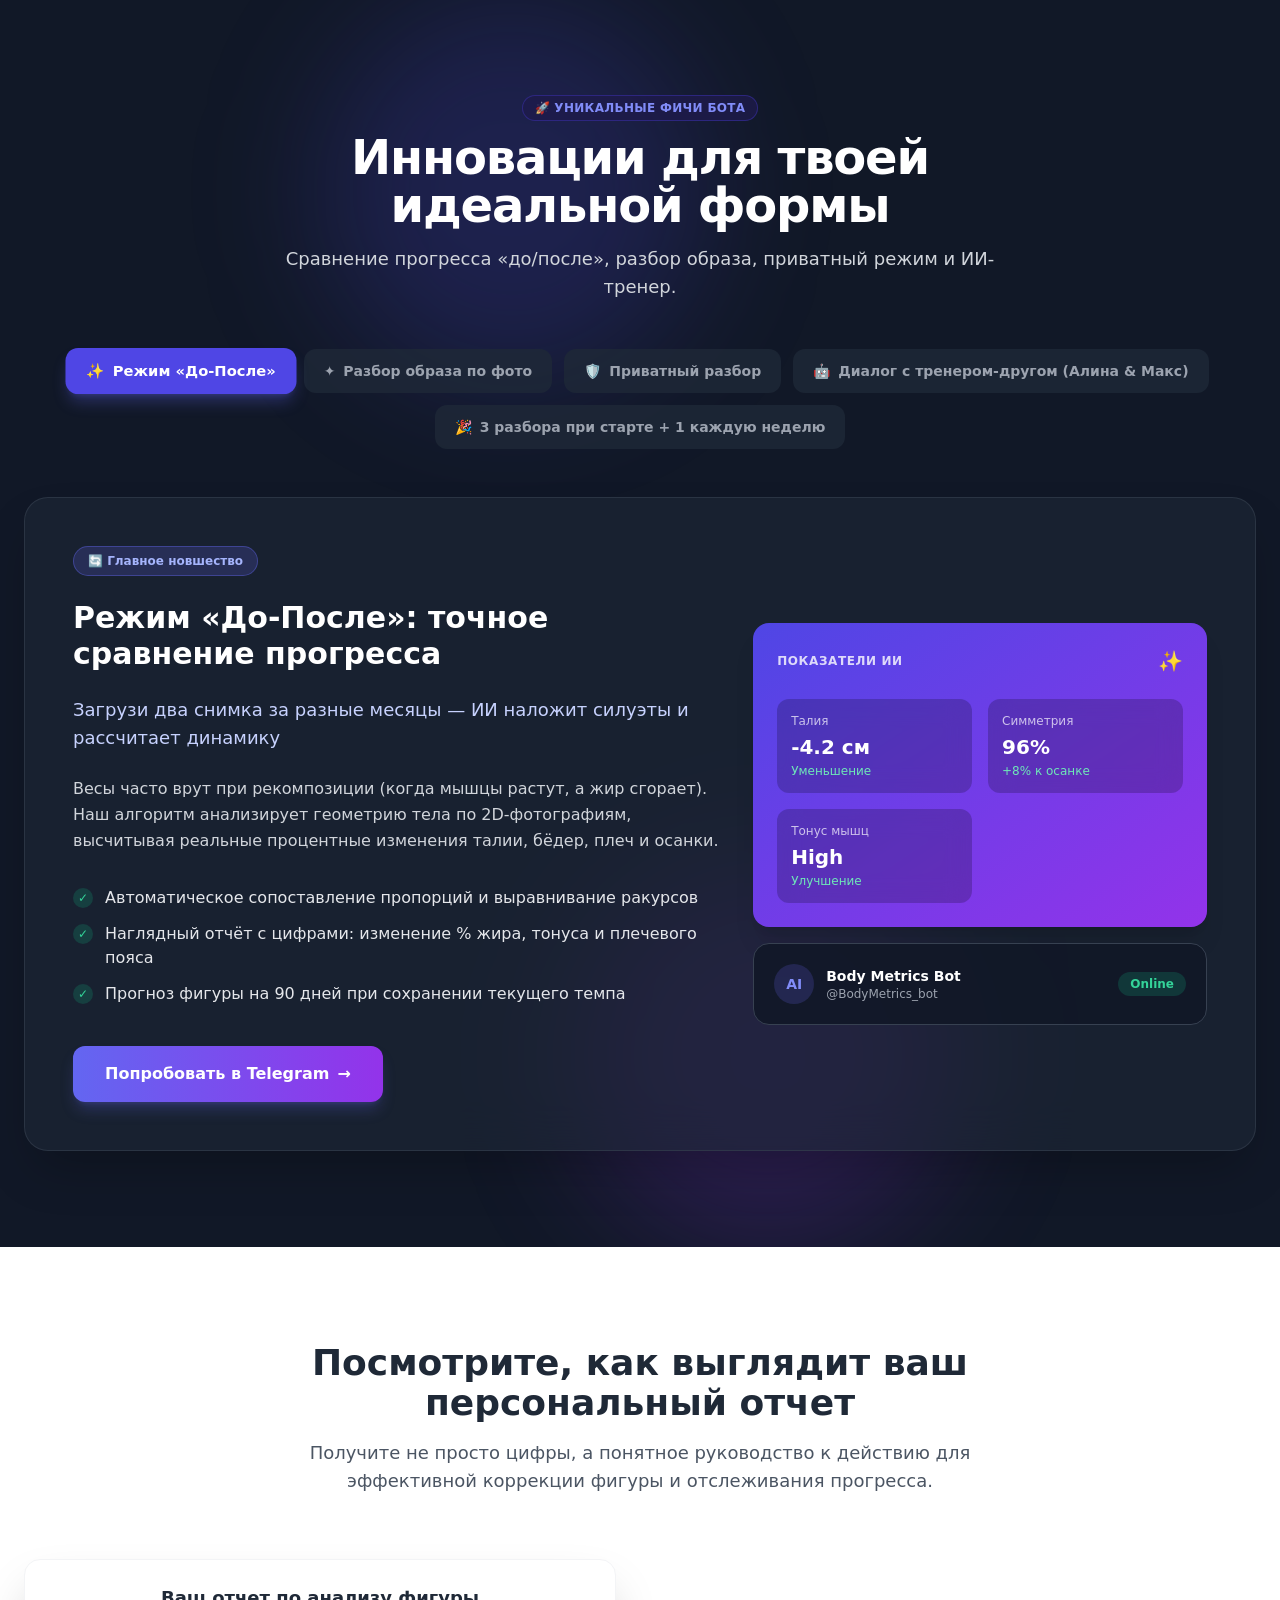
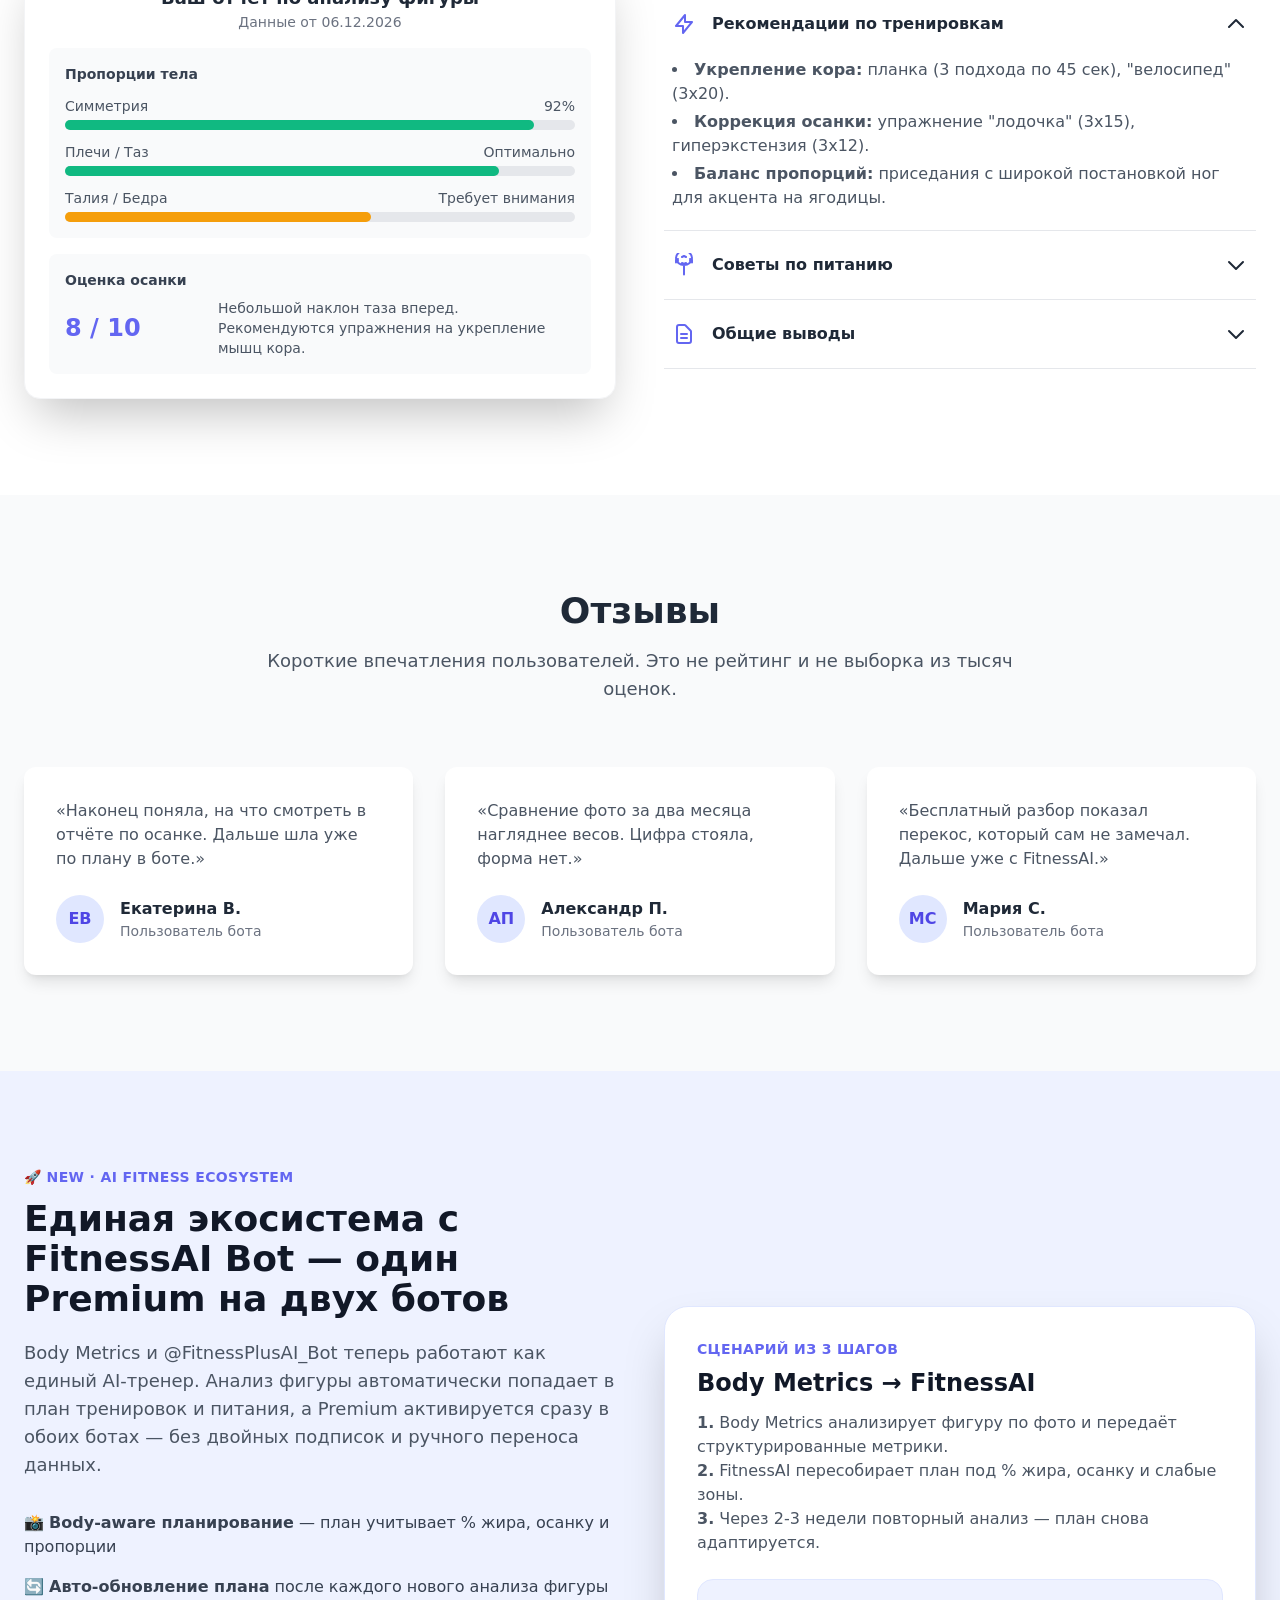
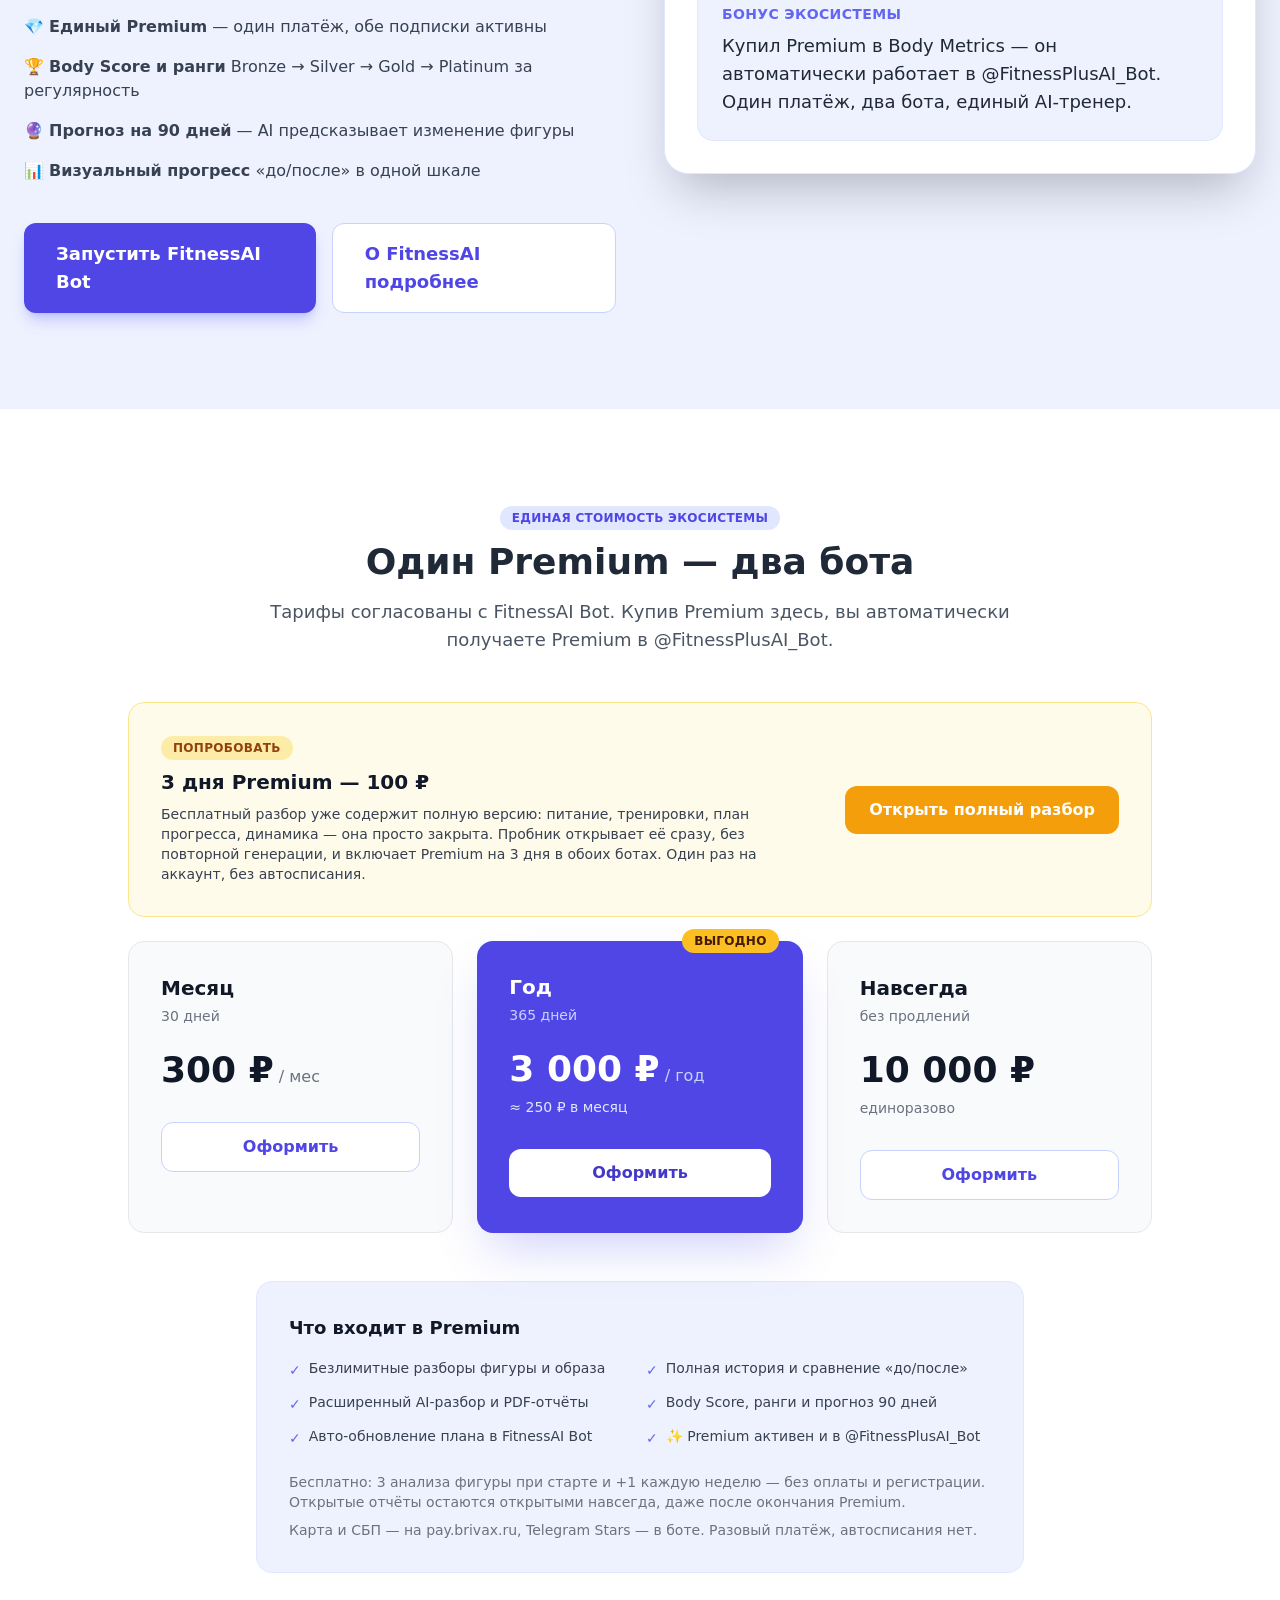
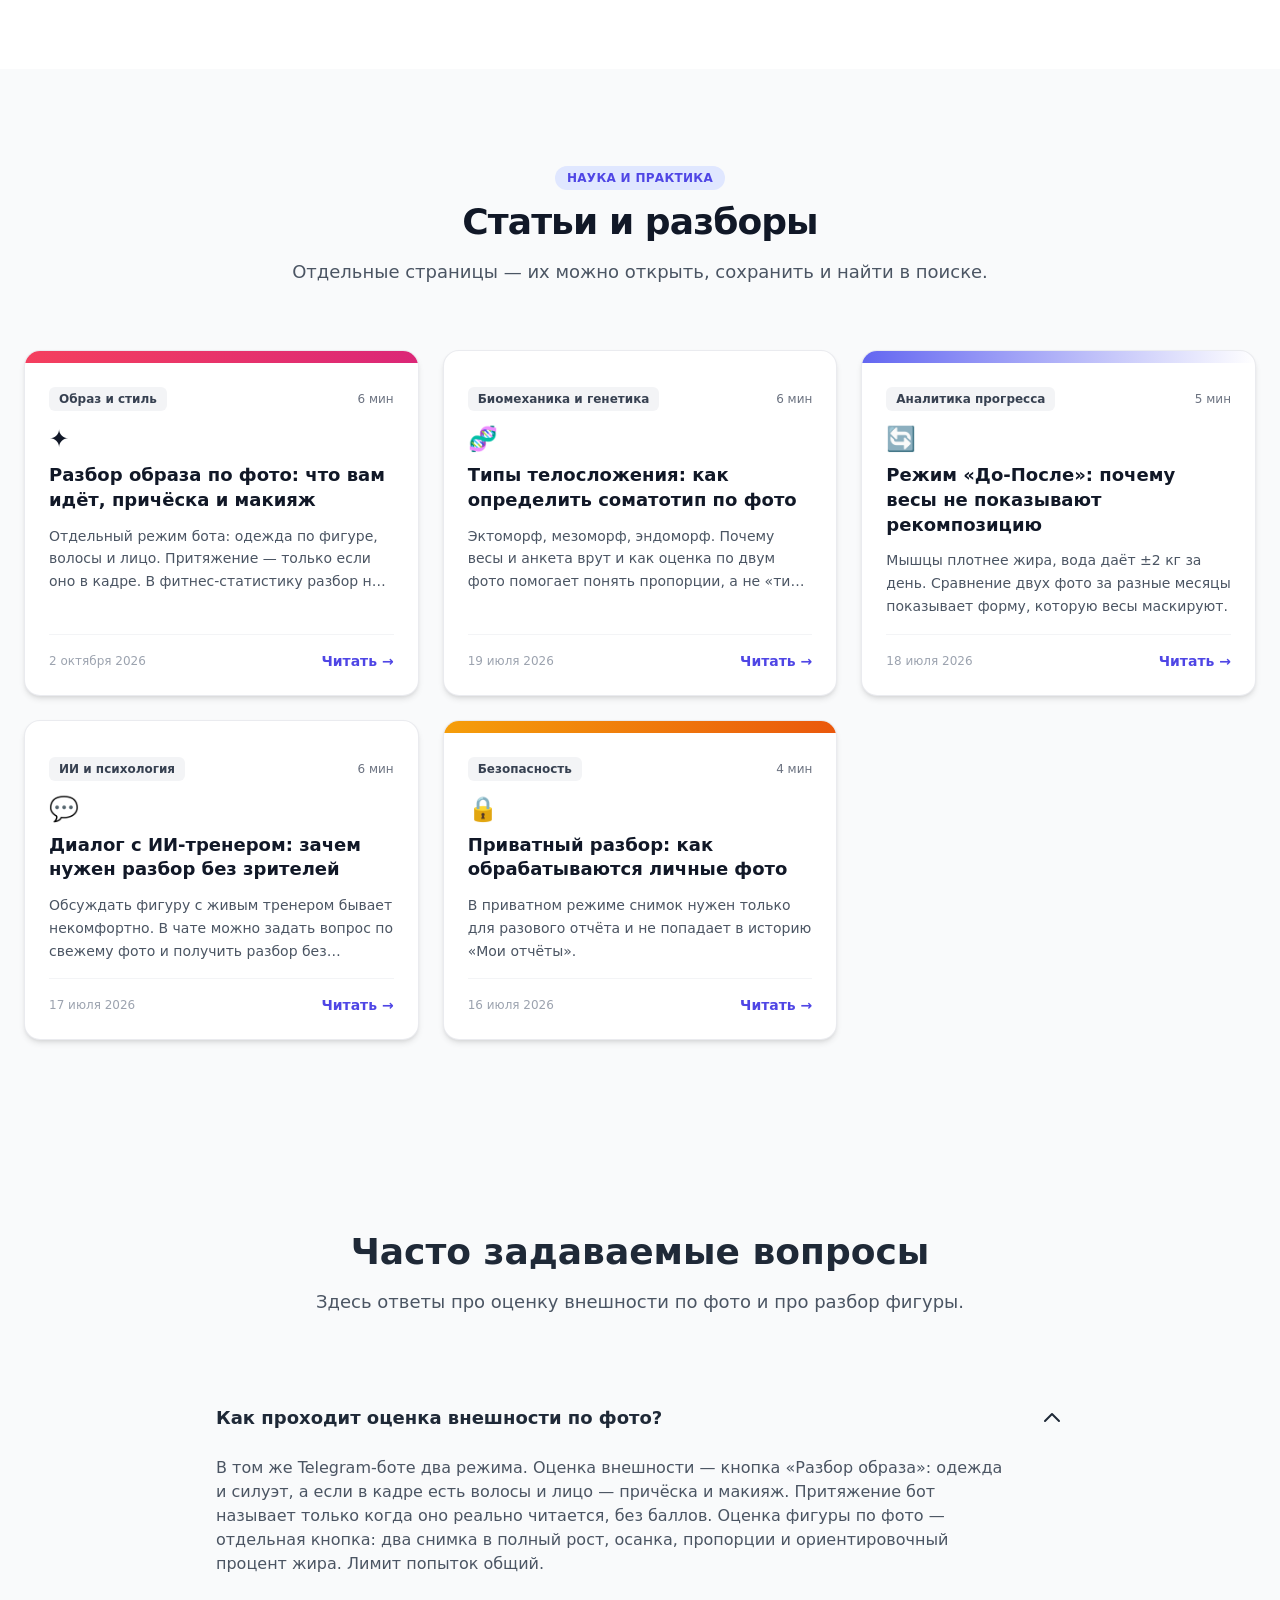
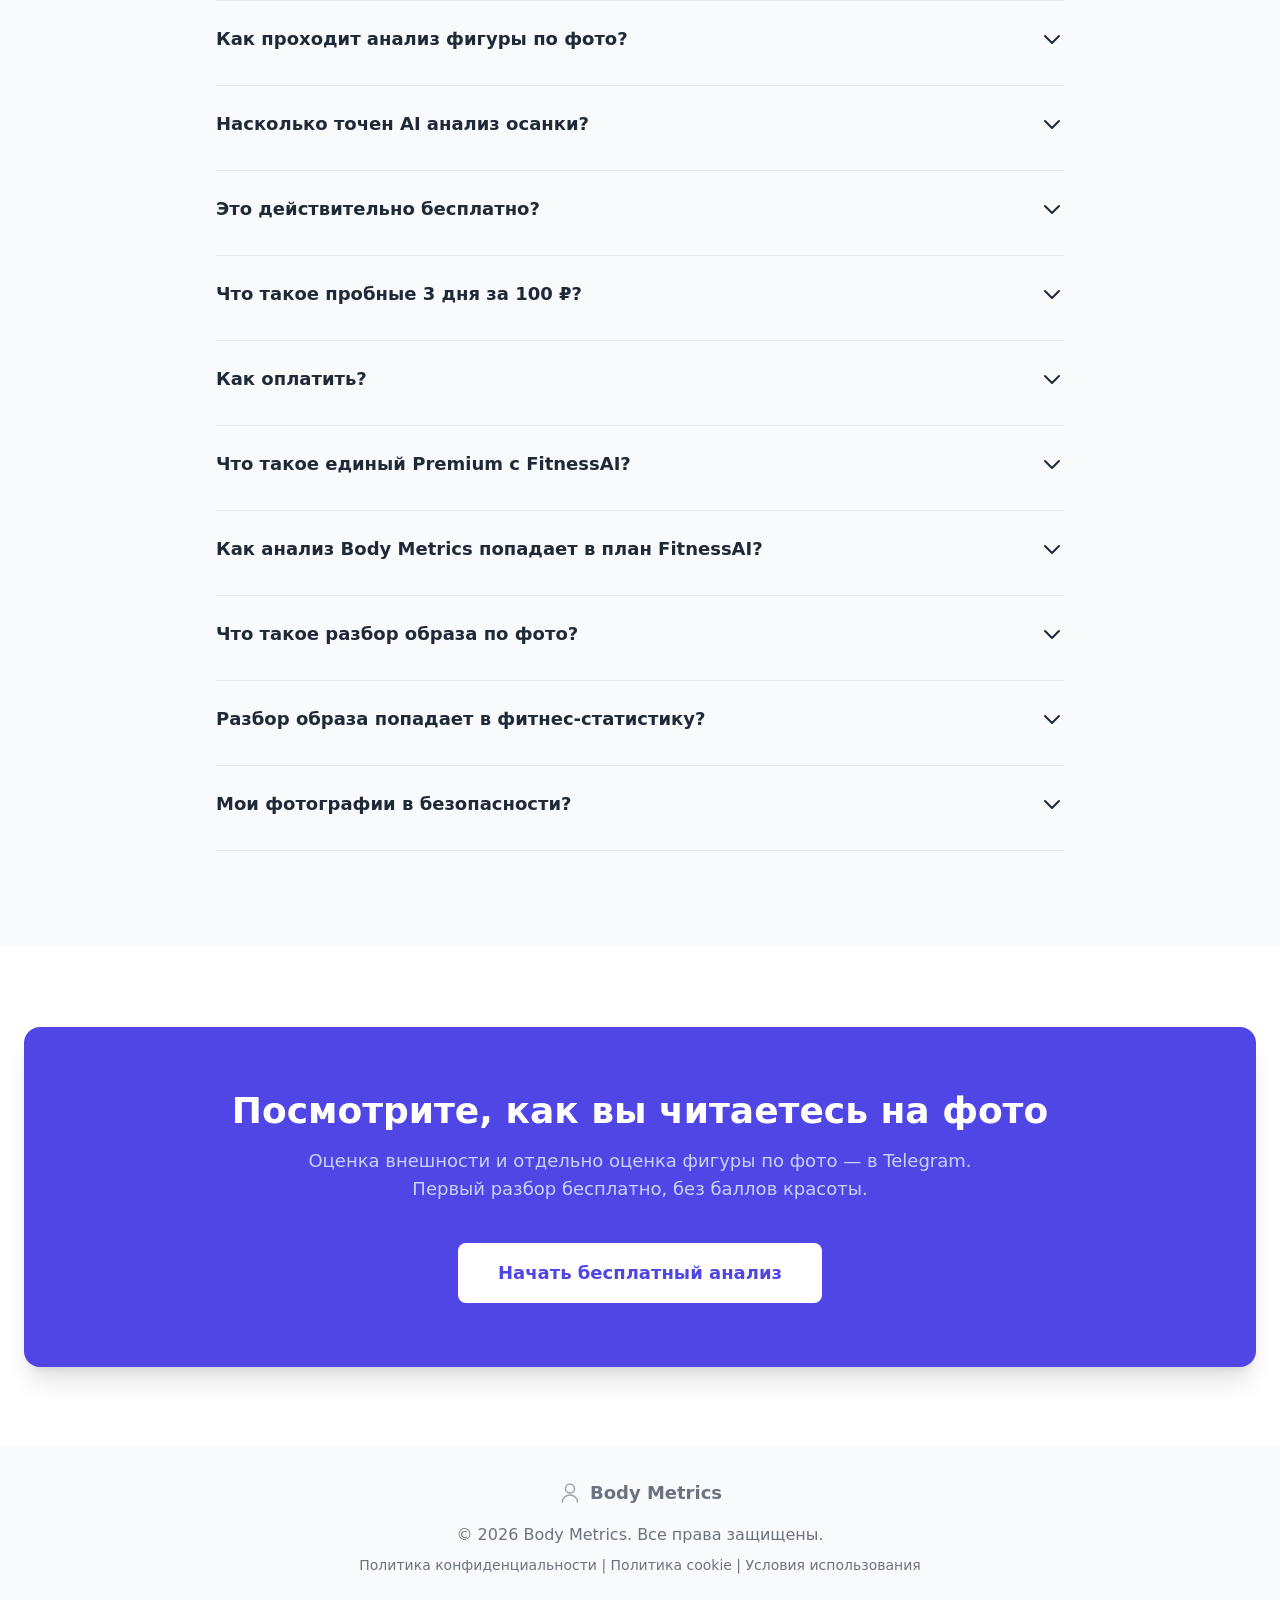
==== commit bc55fcf0: "fix(copy): карта и СБП на pay.brivax.ru, Stars в боте Co-authored-by: Cursor <cursoragent@cursor.com" ====
--- a/index.html
+++ b/index.html
@@ -102,7 +102,7 @@
     }
     </script>
 
-  <script type="module" crossorigin src="/assets/index-QQe1Apam.js"></script>
+  <script type="module" crossorigin src="/assets/index-DmjlZRWd.js"></script>
   <link rel="stylesheet" crossorigin href="/assets/index-C2fbqYK1.css">
 </head>
   <body>
